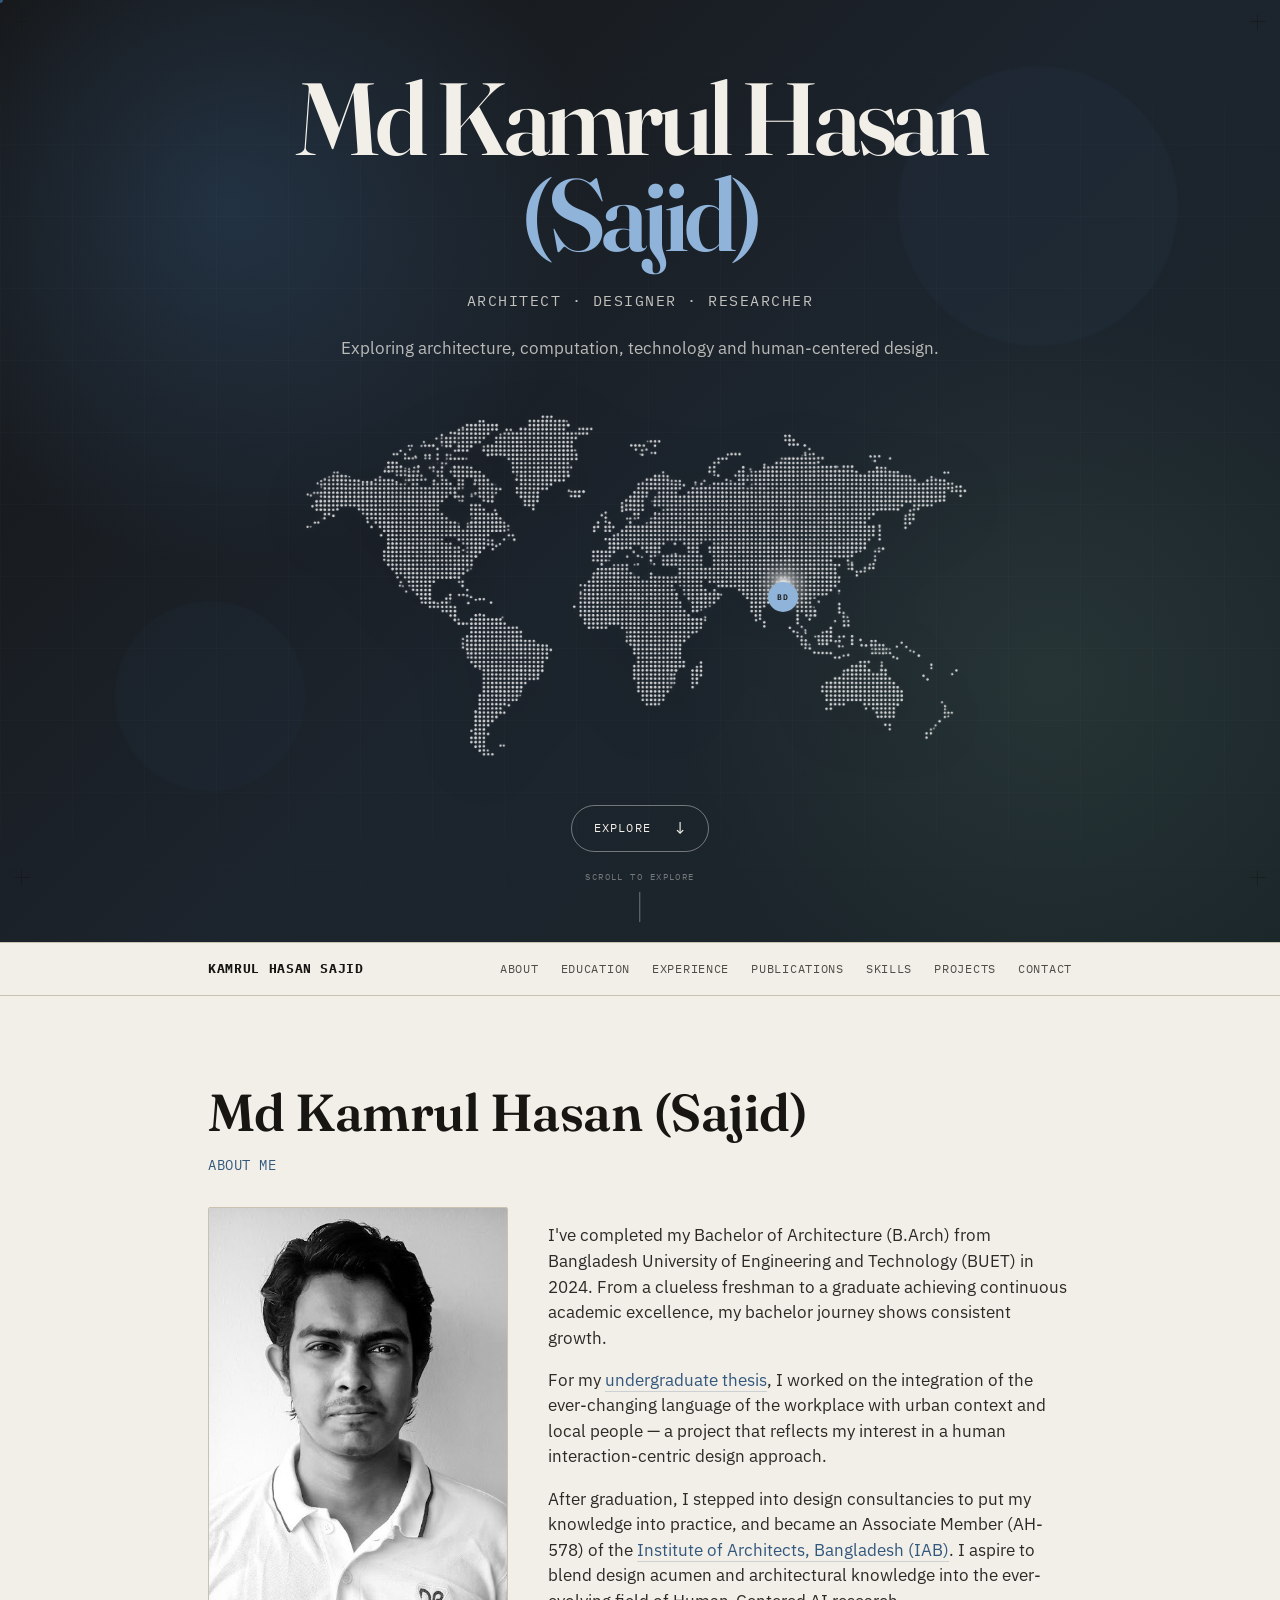
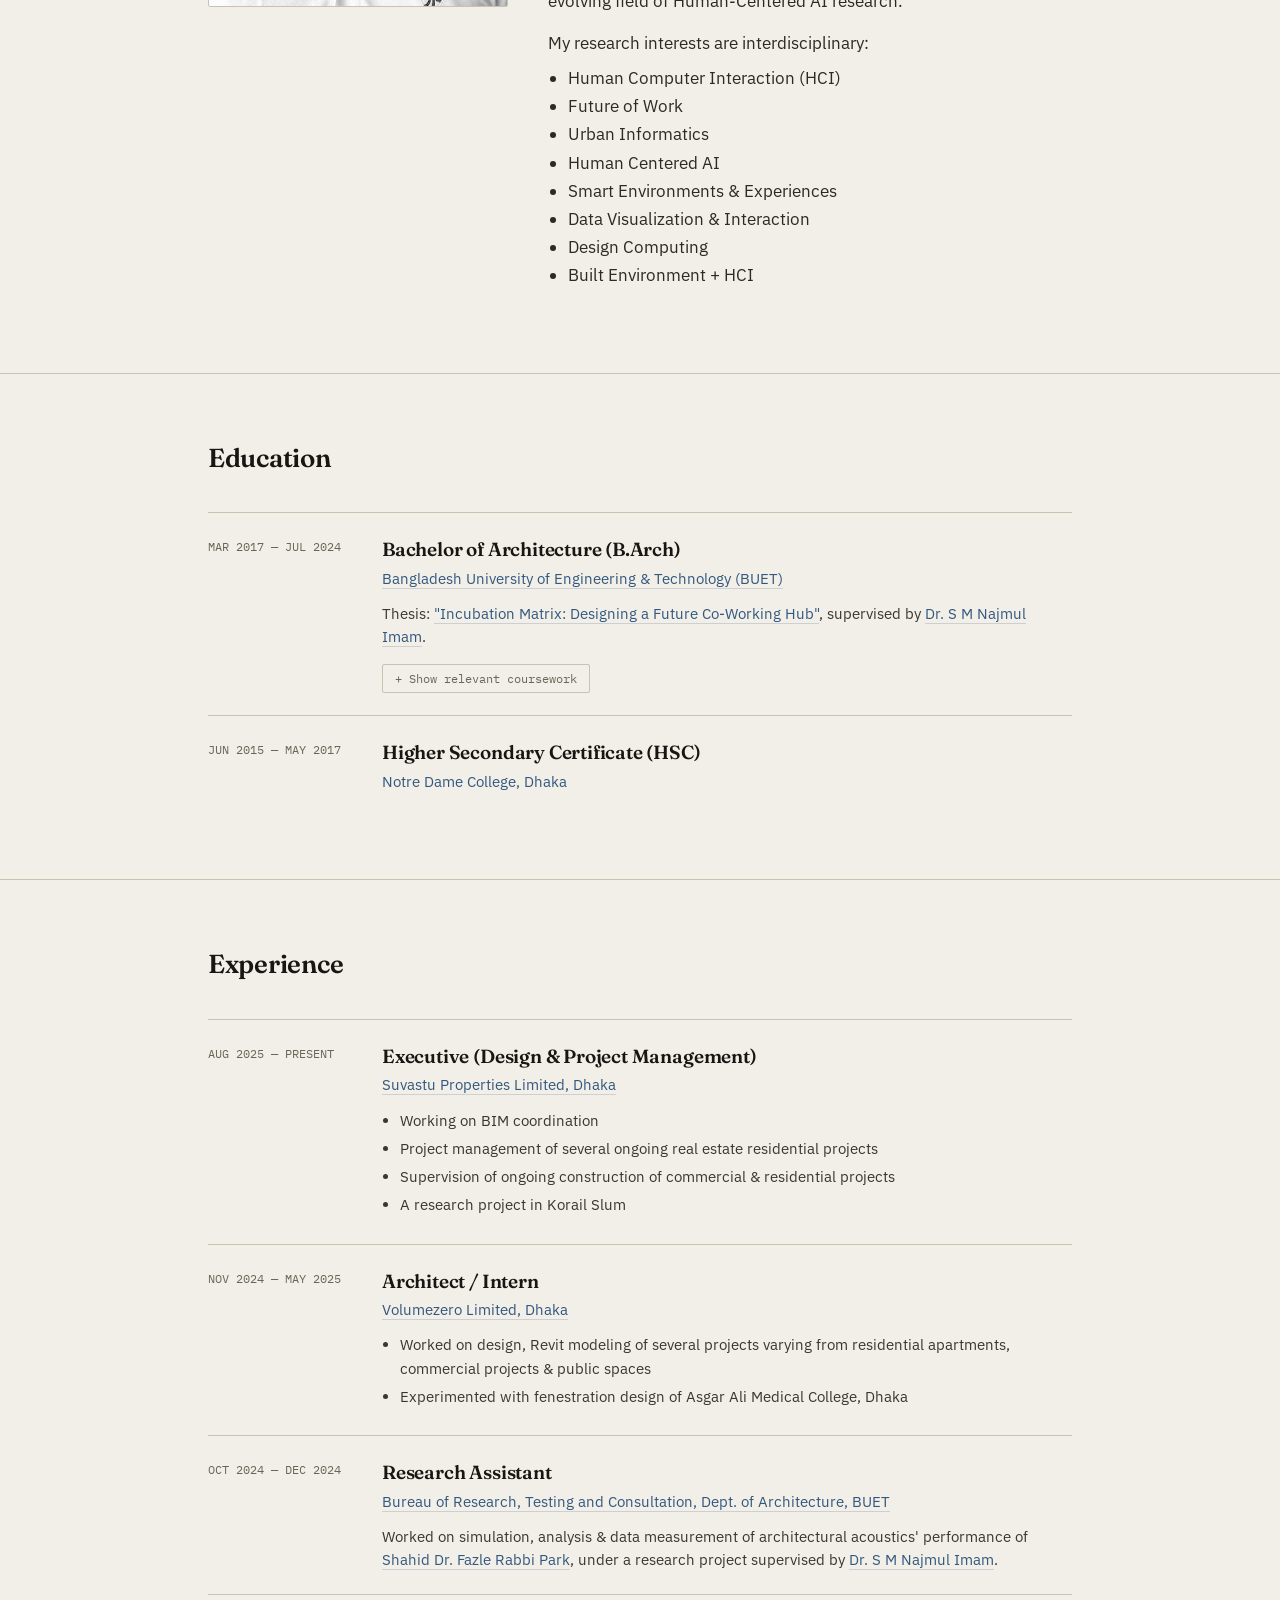
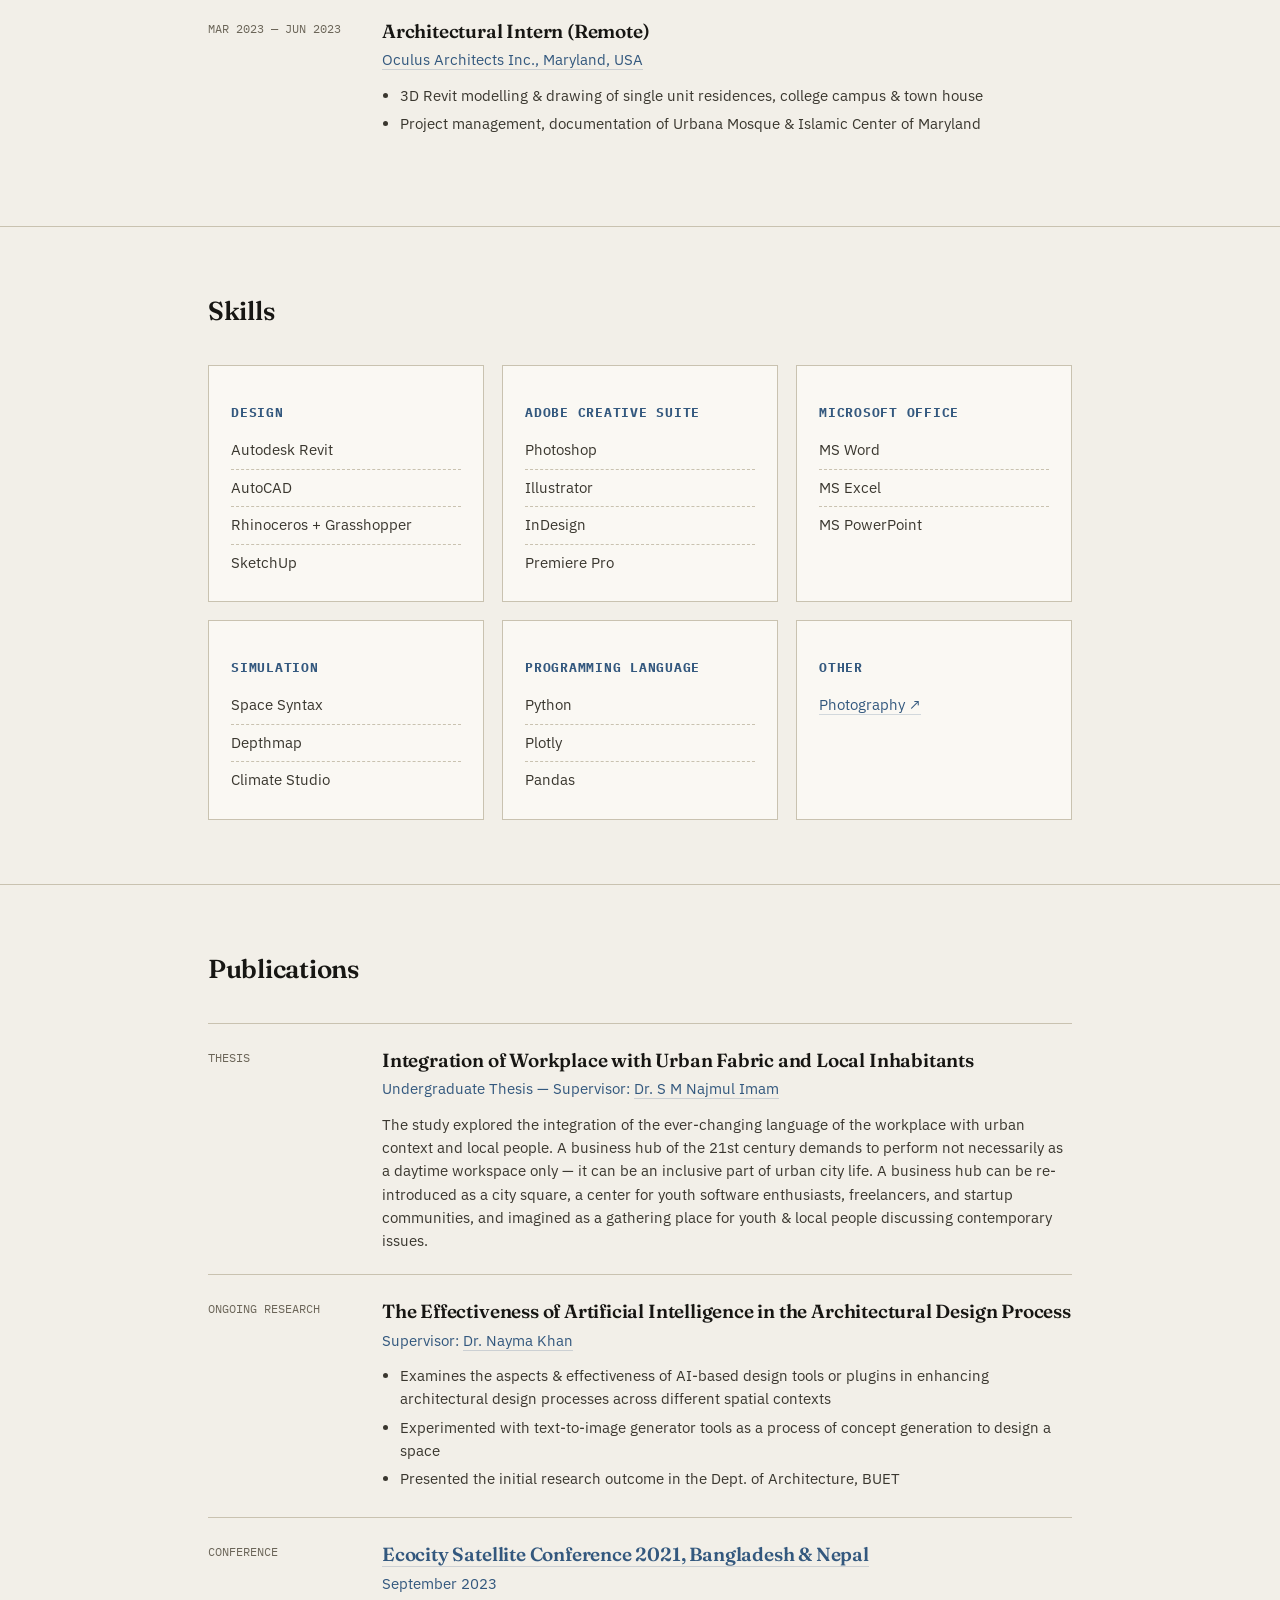
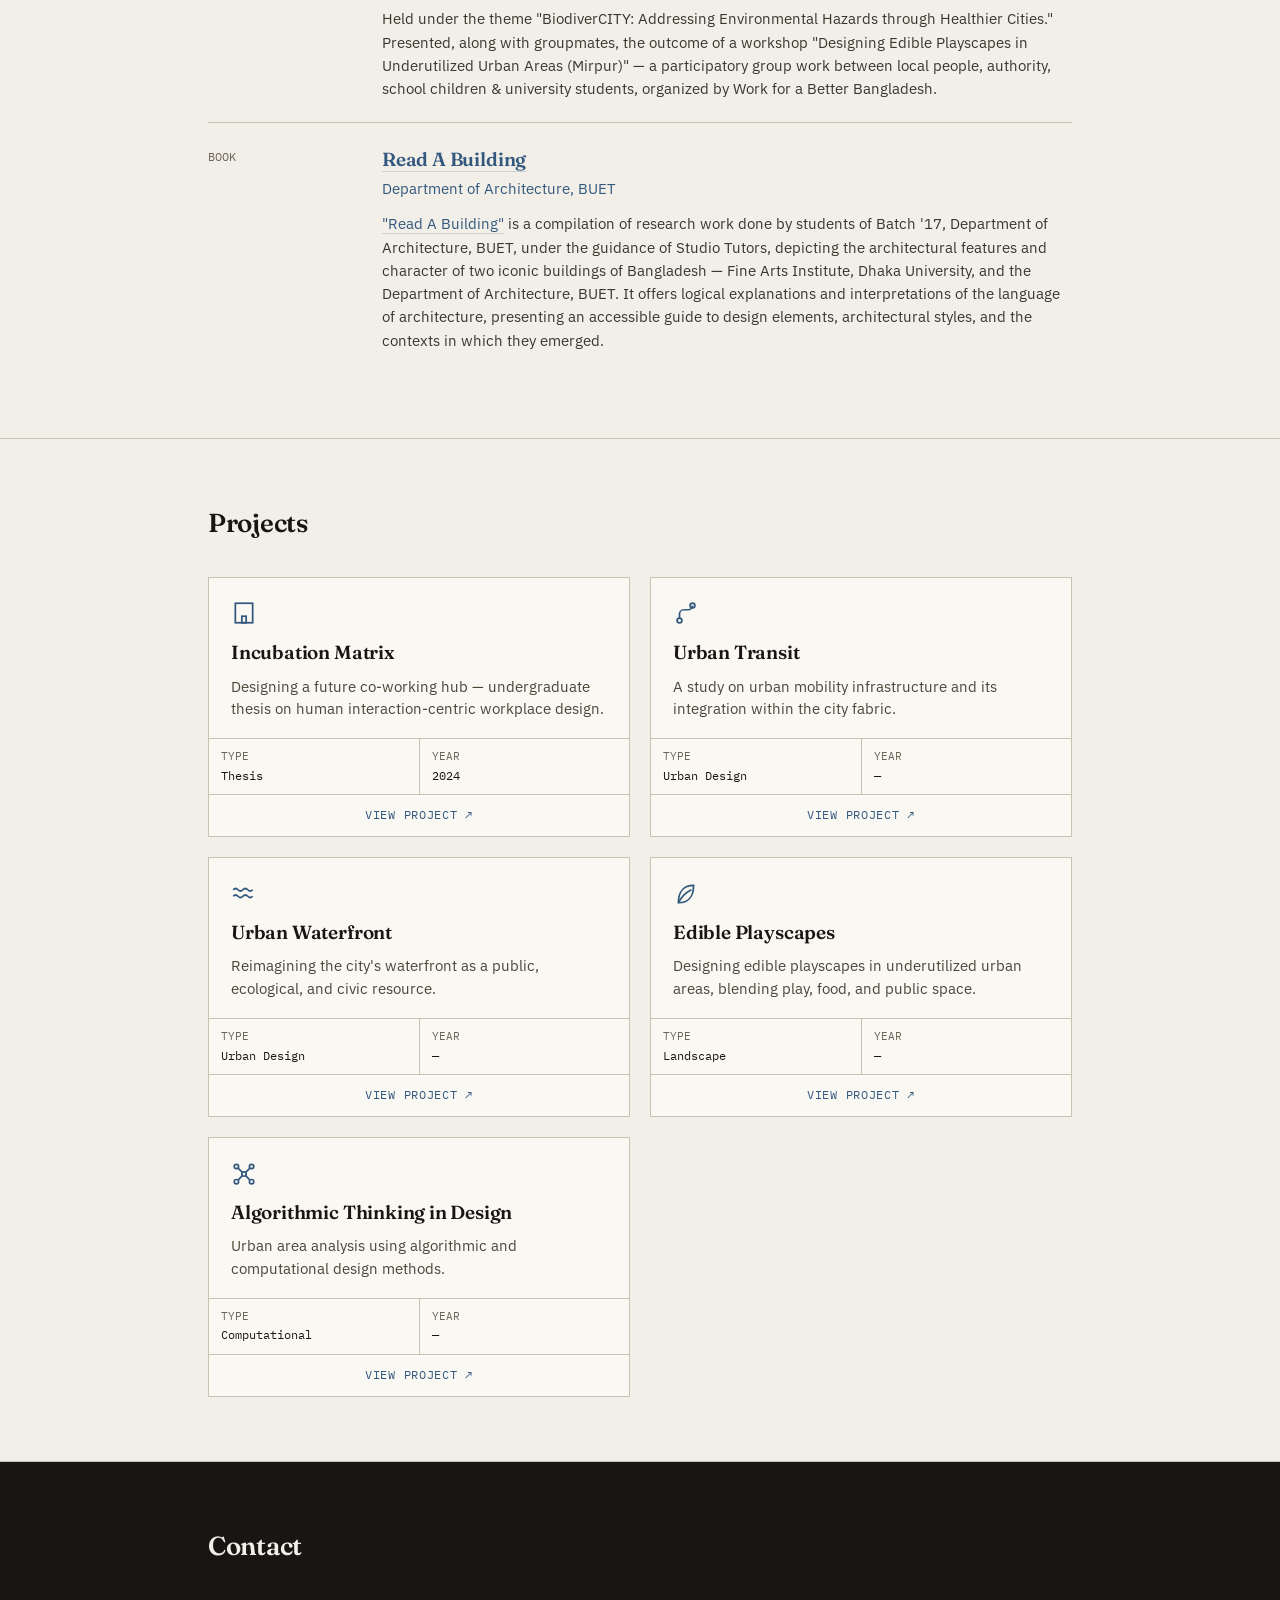
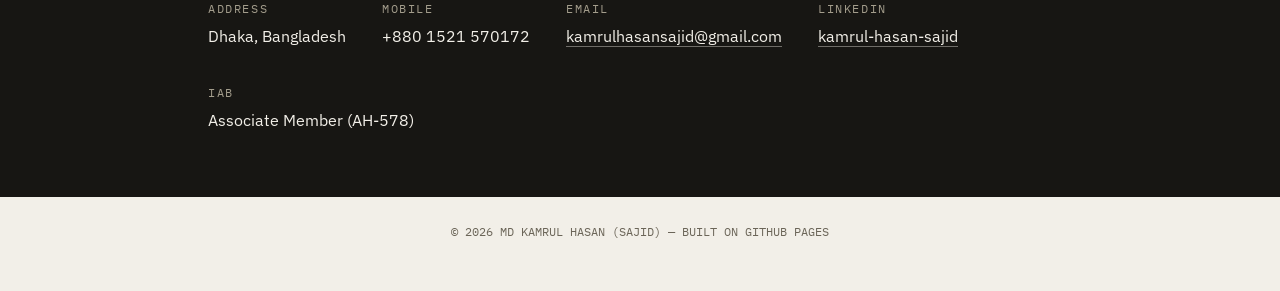
==== index.html @ 6083a973 "Add files via upload" ====
<!DOCTYPE html>
<html lang="en">
<head>
<meta charset="UTF-8">
<meta name="viewport" content="width=device-width, initial-scale=1.0">
<title>Md Kamrul Hasan (Sajid) — Architect</title>
<meta name="description" content="Portfolio of Md Kamrul Hasan (Sajid), Architect — BUET graduate, BIM Coordinator, human-centered design.">
<link rel="preconnect" href="https://fonts.googleapis.com">
<link rel="preconnect" href="https://fonts.gstatic.com" crossorigin>
<link href="https://fonts.googleapis.com/css2?family=Fraunces:opsz,wght@9..144,400;9..144,500;9..144,600;9..144,700&family=IBM+Plex+Sans:wght@400;500;600&family=IBM+Plex+Mono:wght@400;500&display=swap" rel="stylesheet">
<link rel="stylesheet" href="style.css">
</head>
<body>

<div id="cursor-dot"></div>
<div class="crosshair ch-tl"></div>
<div class="crosshair ch-tr"></div>
<div class="crosshair ch-bl"></div>
<div class="crosshair ch-br"></div>


<!-- Animated welcome landing page -->
<section class="welcome-screen" id="welcome" aria-label="Welcome">
  <div class="welcome-grid"></div>
  <div class="welcome-glow welcome-glow-a"></div>
  <div class="welcome-glow welcome-glow-b"></div>

  <div class="welcome-content">
    <h1 class="welcome-name">
      <span>Md Kamrul Hasan</span>
      <span class="welcome-name-accent">(Sajid)</span>
    </h1>

    <p class="welcome-role">ARCHITECT · DESIGNER · RESEARCHER</p>

    <p class="welcome-intro">
      Exploring architecture, computation, technology and human-centered design.
    </p>

    <div class="welcome-map-wrap">
      <img class="welcome-map" src="World Image bd.png" alt="World map showing Bangladesh">
      <span class="welcome-bd-marker" aria-label="Bangladesh">BD</span>
    </div>

    <a class="welcome-enter" href="#about">
      <span>Explore</span>
      <span class="welcome-arrow">↓</span>
    </a>
  </div>

  <div class="welcome-scroll" aria-hidden="true">
    <span>SCROLL TO EXPLORE</span>
    <i></i>
  </div>
</section>

<header>
  <div class="nav-inner">
    <a class="nav-mark" href="#welcome" aria-label="Go to home">KAMRUL HASAN SAJID</a>
    <nav class="nav-links">
      <a href="#about">About</a>
      <a href="#education">Education</a>
      <a href="#experience">Experience</a>
      <a href="#publications">Publications</a>
      <a href="#skills">Skills</a>
      <a href="#projects">Projects</a>
      <a href="#contact">Contact</a>
    </nav>
  </div>
</header>

<section class="hero" id="about">
  <div class="wrap">
    <h1 style="white-space:nowrap;">Md Kamrul Hasan (Sajid)</h1>
    <div class="role">ABOUT ME</div>
    <div class="hero-grid">
      <img class="hero-photo" src="profile.jpg" alt="Md Kamrul Hasan (Sajid)">
      <div>
        <p class="bio">I've completed my Bachelor of Architecture (B.Arch) from Bangladesh University of Engineering and Technology (BUET) in 2024. From a clueless freshman to a graduate achieving continuous academic excellence, my bachelor journey shows consistent growth.</p>
        <p class="bio">For my <a href="project-incubation-matrix.html">undergraduate thesis</a>, I worked on the integration of the ever-changing language of the workplace with urban context and local people — a project that reflects my interest in a human interaction-centric design approach.</p>
        <p class="bio">After graduation, I stepped into design consultancies to put my knowledge into practice, and became an Associate Member (AH-578) of the <a href="https://iab.org.bd/" target="_blank" rel="noopener">Institute of Architects, Bangladesh (IAB)</a>. I aspire to blend design acumen and architectural knowledge into the ever-evolving field of Human-Centered AI research.</p>
        <p class="bio" style="margin-bottom:8px;">My research interests are interdisciplinary:</p>
        <ul style="margin:0 0 14px; padding-left:20px; font-size:16.5px; color:#2c2a26; line-height:1.7;">
          <li>Human Computer Interaction (HCI)</li>
          <li>Future of Work</li>
          <li>Urban Informatics</li>
          <li>Human Centered AI</li>
          <li>Smart Environments &amp; Experiences</li>
          <li>Data Visualization &amp; Interaction</li>
          <li>Design Computing</li>
          <li>Built Environment + HCI</li>
        </ul>

      </div>
    </div>
  </div>
</section>

<section id="education">
  <div class="wrap">
    <div class="sec-head"><h2>Education</h2><span class="sec-rule"></span></div>

    <div class="entry">
      <div class="when">MAR 2017 — JUL 2024</div>
      <div>
        <h3>Bachelor of Architecture (B.Arch)</h3>
        <div class="org"><a href="https://www.buet.ac.bd/web/#/" target="_blank" rel="noopener">Bangladesh University of Engineering &amp; Technology (BUET)</a></div>
        <p style="font-size:15px; color:#3a372f; margin:12px 0 0;">
          Thesis: <a href="project-incubation-matrix.html">"Incubation Matrix: Designing a Future Co-Working Hub"</a>, supervised by <a href="https://arch.buet.ac.bd/faculty/Dr.%20S%20M%20Najmul%20Imam" target="_blank" rel="noopener">Dr. S M Najmul Imam</a>.
        </p>
        <button class="course-toggle" id="courseToggle">+ Show relevant coursework</button>
        <div class="courses" id="courseList">
          <div>ARCH 102 — ARCH 502 · Design Studio I – X</div>
          <div>ARCH 222 · Digital Communication in Architecture</div>
          <div>ARCH 345 · Fundamentals of Urban Design</div>
          <div>ARCH 422 · Environmental Simulation</div>
          <div>ARCH 461 · Survey and Research Methods</div>
          <div>ARCH 492 · Algorithmic Design in Architecture</div>
          <div>ARCH 825 · Introduction to Interactive, Smart and Intelligent Architecture</div>
          <div style="border-bottom:none; padding-top:8px;"><a href="https://arch.buet.ac.bd/undergraduate/barch" target="_blank" rel="noopener">Full B.Arch curriculum →</a></div>
        </div>
      </div>
    </div>

    <div class="entry">
      <div class="when">JUN 2015 — MAY 2017</div>
      <div>
        <h3>Higher Secondary Certificate (HSC)</h3>
        <div class="org">Notre Dame College, Dhaka</div>
      </div>
    </div>
  </div>
</section>

<section id="experience">
  <div class="wrap">
    <div class="sec-head"><h2>Experience</h2><span class="sec-rule"></span></div>

    <div class="entry">
      <div class="when">AUG 2025 — PRESENT</div>
      <div>
        <h3>Executive (Design &amp; Project Management)</h3>
        <div class="org"><a href="https://suvastuproperties.com/" target="_blank" rel="noopener">Suvastu Properties Limited, Dhaka</a></div>
        <ul>
          <li>Working on BIM coordination</li>
          <li>Project management of several ongoing real estate residential projects</li>
          <li>Supervision of ongoing construction of commercial &amp; residential projects</li>
          <li>A research project in Korail Slum</li>
        </ul>
      </div>
    </div>

    <div class="entry">
      <div class="when">NOV 2024 — MAY 2025</div>
      <div>
        <h3>Architect / Intern</h3>
        <div class="org"><a href="https://volumezeroltd.com/" target="_blank" rel="noopener">Volumezero Limited, Dhaka</a></div>
        <ul>
          <li>Worked on design, Revit modeling of several projects varying from residential apartments, commercial projects &amp; public spaces</li>
          <li>Experimented with fenestration design of Asgar Ali Medical College, Dhaka</li>
        </ul>
      </div>
    </div>

    <div class="entry">
      <div class="when">OCT 2024 — DEC 2024</div>
      <div>
        <h3>Research Assistant</h3>
        <div class="org"><a href="https://arch.buet.ac.bd/architectural-practice" target="_blank" rel="noopener">Bureau of Research, Testing and Consultation, Dept. of Architecture, BUET</a></div>
        <p style="font-size:15px; color:#3a372f; margin:12px 0 0;">
          Worked on simulation, analysis &amp; data measurement of architectural acoustics' performance of <a href="https://www.tbsnews.net/features/habitat/shahid-dr-fazle-rabbi-park-ideal-example-urban-community-park-807962" target="_blank" rel="noopener">Shahid Dr. Fazle Rabbi Park</a>, under a research project supervised by <a href="https://scholar.google.com/citations?user=ovraLCwAAAAJ&hl=en" target="_blank" rel="noopener">Dr. S M Najmul Imam</a>.
        </p>
      </div>
    </div>

    <div class="entry">
      <div class="when">MAR 2023 — JUN 2023</div>
      <div>
        <h3>Architectural Intern (Remote)</h3>
        <div class="org"><a href="https://www.oculusarchitects.studio/" target="_blank" rel="noopener">Oculus Architects Inc., Maryland, USA</a></div>
        <ul>
          <li>3D Revit modelling &amp; drawing of single unit residences, college campus &amp; town house</li>
          <li>Project management, documentation of Urbana Mosque &amp; Islamic Center of Maryland</li>
        </ul>
      </div>
    </div>

  </div>
</section>

<section id="skills">
  <div class="wrap">
    <div class="sec-head"><h2>Skills</h2><span class="sec-rule"></span></div>
    <div class="skill-baskets">
      <div class="basket">
        <h4>Design</h4>
        <ul>
          <li>Autodesk Revit</li>
          <li>AutoCAD</li>
          <li>Rhinoceros + Grasshopper</li>
          <li>SketchUp</li>
        </ul>
      </div>
      <div class="basket">
        <h4>Adobe Creative Suite</h4>
        <ul>
          <li>Photoshop</li>
          <li>Illustrator</li>
          <li>InDesign</li>
          <li>Premiere Pro</li>
        </ul>
      </div>
      <div class="basket">
        <h4>Microsoft Office</h4>
        <ul>
          <li>MS Word</li>
          <li>MS Excel</li>
          <li>MS PowerPoint</li>
        </ul>
      </div>
      <div class="basket">
        <h4>Simulation</h4>
        <ul>
          <li>Space Syntax</li>
          <li>Depthmap</li>
          <li>Climate Studio</li>
        </ul>
      </div>
      <div class="basket">
        <h4>Programming Language</h4>
        <ul>
          <li>Python</li>
          <li>Plotly</li>
          <li>Pandas</li>
        </ul>
      </div>
      <div class="basket">
        <h4>Other</h4>
        <ul>
          <li><a href="photography.html">Photography ↗</a></li>
        </ul>
      </div>
    </div>
  </div>
</section>

<section id="publications">
  <div class="wrap">
    <div class="sec-head"><h2>Publications</h2><span class="sec-rule"></span></div>

    <div class="entry">
      <div class="when">THESIS</div>
      <div>
        <h3>Integration of Workplace with Urban Fabric and Local Inhabitants</h3>
        <div class="org">Undergraduate Thesis — Supervisor: <a href="https://arch.buet.ac.bd/faculty/Dr.%20S%20M%20Najmul%20Imam" target="_blank" rel="noopener">Dr. S M Najmul Imam</a></div>
        <p style="font-size:15px; color:#3a372f; margin:12px 0 0;">
          The study explored the integration of the ever-changing language of the workplace with urban context and local people. A business hub of the 21st century demands to perform not necessarily as a daytime workspace only — it can be an inclusive part of urban city life. A business hub can be re-introduced as a city square, a center for youth software enthusiasts, freelancers, and startup communities, and imagined as a gathering place for youth &amp; local people discussing contemporary issues.
        </p>
      </div>
    </div>

    <div class="entry">
      <div class="when">ONGOING RESEARCH</div>
      <div>
        <h3>The Effectiveness of Artificial Intelligence in the Architectural Design Process</h3>
        <div class="org">Supervisor: <a href="https://arch.buet.ac.bd/faculty/Dr.%20Nayma%20Khan" target="_blank" rel="noopener">Dr. Nayma Khan</a></div>
        <ul>
          <li>Examines the aspects &amp; effectiveness of AI-based design tools or plugins in enhancing architectural design processes across different spatial contexts</li>
          <li>Experimented with text-to-image generator tools as a process of concept generation to design a space</li>
          <li>Presented the initial research outcome in the Dept. of Architecture, BUET</li>
        </ul>
      </div>
    </div>

    <div class="entry">
      <div class="when">CONFERENCE</div>
      <div>
        <h3><a href="https://bangladeshpost.net/posts/ecocity-satellite-conference-begins-tomorrow-69582" target="_blank" rel="noopener">Ecocity Satellite Conference 2021, Bangladesh &amp; Nepal</a></h3>
        <div class="org">September 2023</div>
        <p style="font-size:15px; color:#3a372f; margin:12px 0 0;">
          Held under the theme "BiodiverCITY: Addressing Environmental Hazards through Healthier Cities." Presented, along with groupmates, the outcome of a workshop "Designing Edible Playscapes in Underutilized Urban Areas (Mirpur)" — a participatory group work between local people, authority, school children &amp; university students, organized by Work for a Better Bangladesh.
        </p>
      </div>
    </div>

    <div class="entry">
      <div class="when">BOOK</div>
      <div>
        <h3><a href="https://www.facebook.com/archnewsbuet/posts/we-are-pleased-to-share-the-news-of-a-recent-publication-from-department-of-arch/947282059914962/" target="_blank" rel="noopener">Read A Building</a></h3>
        <div class="org">Department of Architecture, BUET</div>
        <p style="font-size:15px; color:#3a372f; margin:12px 0 0;">
          <a href="https://opac.northsouth.edu/cgi-bin/koha/opac-detail.pl?biblionumber=30333" target="_blank" rel="noopener">"Read A Building"</a> is a compilation of research work done by students of Batch '17, Department of Architecture, BUET, under the guidance of Studio Tutors, depicting the architectural features and character of two iconic buildings of Bangladesh — Fine Arts Institute, Dhaka University, and the Department of Architecture, BUET. It offers logical explanations and interpretations of the language of architecture, presenting an accessible guide to design elements, architectural styles, and the contexts in which they emerged.
        </p>
      </div>
    </div>
  </div>
</section>

<section id="projects">
  <div class="wrap">
    <div class="sec-head"><h2>Projects</h2><span class="sec-rule"></span></div>

    <div class="projects">

      <div class="sheet">
        <a href="project-incubation-matrix.html" style="border-bottom:none; color:inherit;">
        <div class="sheet-body">
          <div class="sheet-icon"><svg viewBox="0 0 24 24"><rect x="4" y="3" width="16" height="18"/><line x1="8" y1="7" x2="8" y2="7.01"/><line x1="12" y1="7" x2="12" y2="7.01"/><line x1="16" y1="7" x2="16" y2="7.01"/><line x1="8" y1="11" x2="8" y2="11.01"/><line x1="12" y1="11" x2="12" y2="11.01"/><line x1="16" y1="11" x2="16" y2="11.01"/><line x1="8" y1="15" x2="8" y2="15.01"/><line x1="12" y1="15" x2="12" y2="15.01"/><rect x="10" y="15" width="4" height="6"/></svg></div>
          <h3>Incubation Matrix</h3>
          <p>Designing a future co-working hub — undergraduate thesis on human interaction-centric workplace design.</p>
        </div>
        <div class="titleblock">
          <div>TYPE<span>Thesis</span></div>
          <div>YEAR<span>2024</span></div>
        </div>
        </a>
        <a class="view" href="project-incubation-matrix.html">View Project ↗</a>
      </div>

      <div class="sheet">
        <a href="project-urban-transit.html" style="border-bottom:none; color:inherit;">
        <div class="sheet-body">
          <div class="sheet-icon"><svg viewBox="0 0 24 24"><circle cx="6" cy="19" r="2.2"/><circle cx="18" cy="5" r="2.2"/><path d="M6 16.8 V13 a4 4 0 0 1 4 -4 h4 a4 4 0 0 0 4 -4 V5"/></svg></div>
          <h3>Urban Transit</h3>
          <p>A study on urban mobility infrastructure and its integration within the city fabric.</p>
        </div>
        <div class="titleblock">
          <div>TYPE<span>Urban Design</span></div>
          <div>YEAR<span>—</span></div>
        </div>
        </a>
        <a class="view" href="project-urban-transit.html">View Project ↗</a>
      </div>

      <div class="sheet">
        <a href="project-urban-waterfront.html" style="border-bottom:none; color:inherit;">
        <div class="sheet-body">
          <div class="sheet-icon"><svg viewBox="0 0 24 24"><path d="M2 9c1.5-1.5 3-1.5 4.5 0s3 1.5 4.5 0 3-1.5 4.5 0 3 1.5 4.5 0"/><path d="M2 15c1.5-1.5 3-1.5 4.5 0s3 1.5 4.5 0 3-1.5 4.5 0 3 1.5 4.5 0"/></svg></div>
          <h3>Urban Waterfront</h3>
          <p>Reimagining the city's waterfront as a public, ecological, and civic resource.</p>
        </div>
        <div class="titleblock">
          <div>TYPE<span>Urban Design</span></div>
          <div>YEAR<span>—</span></div>
        </div>
        </a>
        <a class="view" href="project-urban-waterfront.html">View Project ↗</a>
      </div>

      <div class="sheet">
        <a href="project-edible-playscapes.html" style="border-bottom:none; color:inherit;">
        <div class="sheet-body">
          <div class="sheet-icon"><svg viewBox="0 0 24 24"><path d="M5 21c0-9 4-16 14-16 0 10-5 16-14 16Z"/><path d="M5 21c3-6 6-9 12-12"/></svg></div>
          <h3>Edible Playscapes</h3>
          <p>Designing edible playscapes in underutilized urban areas, blending play, food, and public space.</p>
        </div>
        <div class="titleblock">
          <div>TYPE<span>Landscape</span></div>
          <div>YEAR<span>—</span></div>
        </div>
        </a>
        <a class="view" href="project-edible-playscapes.html">View Project ↗</a>
      </div>

      <div class="sheet">
        <a href="project-algorithmic-thinking.html" style="border-bottom:none; color:inherit;">
        <div class="sheet-body">
          <div class="sheet-icon"><svg viewBox="0 0 24 24"><circle cx="5" cy="6" r="2"/><circle cx="19" cy="6" r="2"/><circle cx="12" cy="13" r="2"/><circle cx="5" cy="20" r="2"/><circle cx="19" cy="20" r="2"/><line x1="6.5" y1="7.5" x2="10.5" y2="11.5"/><line x1="17.5" y1="7.5" x2="13.5" y2="11.5"/><line x1="10.5" y1="14.5" x2="6.5" y2="18.5"/><line x1="13.5" y1="14.5" x2="17.5" y2="18.5"/></svg></div>
          <h3>Algorithmic Thinking in Design</h3>
          <p>Urban area analysis using algorithmic and computational design methods.</p>
        </div>
        <div class="titleblock">
          <div>TYPE<span>Computational</span></div>
          <div>YEAR<span>—</span></div>
        </div>
        </a>
        <a class="view" href="project-algorithmic-thinking.html">View Project ↗</a>
      </div>

    </div>
  </div>
</section>

<section id="contact">
  <div class="wrap">
    <div class="sec-head"><h2>Contact</h2><span class="sec-rule"></span></div>
    <div class="contact-grid">
      <div class="contact-item">
        <div class="label">Address</div>
        <div class="val">Dhaka, Bangladesh</div>
      </div>
      <div class="contact-item">
        <div class="label">Mobile</div>
        <div class="val">+880 1521 570172</div>
      </div>
      <div class="contact-item">
        <div class="label">Email</div>
        <div class="val"><a href="mailto:kamrulhasansajid@gmail.com">kamrulhasansajid@gmail.com</a></div>
      </div>
      <div class="contact-item">
        <div class="label">LinkedIn</div>
        <div class="val"><a href="https://www.linkedin.com/in/kamrul-hasan-sajid" target="_blank" rel="noopener">kamrul-hasan-sajid</a></div>
      </div>
      <div class="contact-item">
        <div class="label">IAB</div>
        <div class="val">Associate Member (AH-578)</div>
      </div>

    </div>
  </div>
</section>

<footer>© 2026 MD KAMRUL HASAN (SAJID) — BUILT ON GITHUB PAGES</footer>

<script src="script.js"></script>
</body>
</html>
---- style.css ----
:root{
    --ink:#171613;
    --paper:#f2efe8;
    --paper-dim:#e7e2d6;
    --line:#c9c2b0;
    --blue:#33587e;
    --blue-dim:#33587e33;
    --sage:#5c7a68;
    --muted:#6b6558;
    --radius:2px;
  }
  *{box-sizing:border-box;}
  html{scroll-behavior:smooth;}
  body{
    margin:0;
    background:var(--paper);
    color:var(--ink);
    font-family:'IBM Plex Sans', sans-serif;
    font-size:16px;
    line-height:1.55;
    -webkit-font-smoothing:antialiased;
  }
  ::selection{background:var(--blue); color:var(--paper);}

  /* moving blue cursor dot, trails the mouse */
  #cursor-dot{
    position:fixed; top:0; left:0; width:6px; height:6px;
    border-radius:50%; background:var(--blue); pointer-events:none;
    z-index:999; transform:translate(-50%,-50%);
    transition:transform .08s ease-out, width .15s ease, height .15s ease, background .15s ease;
  }
  #cursor-dot.grow{width:16px; height:16px; background:rgba(51,88,126,0.35);}
  @media (max-width:900px), (hover:none){ #cursor-dot{display:none;} }

  a{color:var(--blue); text-decoration:none; border-bottom:1px solid var(--blue-dim);}
  a:hover{border-bottom-color:var(--blue);}

  .wrap{max-width:920px; margin:0 auto; padding:0 28px;}

  h1,h2,h3{font-family:'Fraunces', serif; font-weight:600; margin:0; letter-spacing:-0.01em;}

  .label{
    font-family:'IBM Plex Mono', monospace;
    font-size:11.5px;
    letter-spacing:0.14em;
    text-transform:uppercase;
    color:var(--muted);
  }

  /* register / crosshair marks — corner ticks referencing drafting sheets */
  .crosshair{position:fixed; width:16px; height:16px; z-index:50; pointer-events:none; opacity:.55;}
  .crosshair::before,.crosshair::after{content:"";position:absolute; background:var(--ink);}
  .crosshair::before{width:16px; height:1px; top:7px; left:0;}
  .crosshair::after{width:1px; height:16px; left:7px; top:0;}
  .ch-tl{top:14px; left:14px;} .ch-tr{top:14px; right:14px;} .ch-bl{bottom:14px; left:14px;} .ch-br{bottom:14px; right:14px;}
  @media (max-width:640px){ .crosshair{display:none;} }

  /* ---- Header / nav ---- */
  header{
    position:sticky; top:0; z-index:40;
    background:rgba(242,239,232,0.9);
    backdrop-filter:blur(6px);
    border-bottom:1px solid var(--line);
  }
  .nav-inner{
    max-width:920px; margin:0 auto; padding:16px 28px;
    display:flex; justify-content:space-between; align-items:center;
  }
  .nav-mark{font-family:'IBM Plex Mono', monospace; font-size:13px; font-weight:700; letter-spacing:.05em; color:var(--ink); border-bottom:none; cursor:pointer;}
  .nav-links{display:flex; gap:22px; font-family:'IBM Plex Mono', monospace; font-size:12px; letter-spacing:.06em; text-transform:uppercase;}
  .nav-links a{border-bottom:none; color:var(--ink); opacity:.75;}
  .nav-links a:hover{opacity:1; color:var(--blue);}
  .nav-links a.active{opacity:1; color:var(--blue);}
  @media (max-width:640px){ .nav-links{gap:14px; font-size:10.5px;} }

  /* ---- Hero ---- */
  .hero{padding:88px 0 70px; border-bottom:1px solid var(--line); position:relative;}
  .sheet-tag{
    font-family:'IBM Plex Mono', monospace; font-size:12px; color:var(--muted);
    display:flex; align-items:center; gap:8px; margin-bottom:22px;
  }
  .dot{width:7px; height:7px; border-radius:50%; background:var(--blue); position:relative; flex-shrink:0;}
  .dot::after{
    content:""; position:absolute; inset:0; border-radius:50%; background:var(--blue);
    animation:pulse 1.8s infinite;
  }
  @keyframes pulse{
    0%{box-shadow:0 0 0 0 rgba(51,88,126,.55);}
    70%{box-shadow:0 0 0 9px rgba(51,88,126,0);}
    100%{box-shadow:0 0 0 0 rgba(51,88,126,0);}
  }
  .hero h1{font-size:clamp(28px,4.6vw,52px); line-height:1.1; white-space:nowrap;}
  @media (max-width:520px){ .hero h1{white-space:normal;} }
  .hero .role{
    font-family:'IBM Plex Mono', monospace; font-size:14px; color:var(--blue);
    margin-top:14px; letter-spacing:.04em;
  }
  .hero-grid{display:grid; grid-template-columns:300px 1fr; gap:40px; margin-top:30px; align-items:start;}
  @media (max-width:700px){ .hero-grid{grid-template-columns:1fr;} }
  .hero-photo{
    width:100%; aspect-ratio:3/4; object-fit:cover;
    border:1px solid var(--line); background:var(--paper-dim);
    border-radius:var(--radius);
  }
  .hero p.bio{max-width:640px; font-size:16.5px; color:#2c2a26;}
  .hero p.bio + p.bio{margin-top:14px;}

  /* ---- Section shell ---- */
  section{padding:64px 0; border-bottom:1px solid var(--line);}
  .sec-head{display:flex; align-items:baseline; gap:14px; margin-bottom:34px;}
  .sec-num{font-family:'IBM Plex Mono', monospace; font-size:12px; color:var(--muted);}
  .sec-head h2{font-size:26px;}
  .sec-rule{display:none;}

  /* ---- Experience ---- */
  .entry{display:grid; grid-template-columns:150px 1fr; gap:24px; padding:22px 0; border-top:1px solid var(--line);}
  .entry:first-of-type{border-top:none;}
  .entry .when{font-family:'IBM Plex Mono', monospace; font-size:12px; color:var(--muted); padding-top:3px;}
  .entry h3{font-size:19px;}
  .entry .org{font-size:14.5px; color:var(--blue); margin-top:3px;}
  .entry ul{margin:12px 0 0; padding-left:18px; font-size:15px; color:#3a372f;}
  .entry li{margin-bottom:5px;}
  @media (max-width:640px){ .entry{grid-template-columns:1fr; gap:6px;} }

  /* coursework chips */
  .course-toggle{
    margin-top:16px; font-family:'IBM Plex Mono', monospace; font-size:12px;
    background:none; border:1px solid var(--line); color:var(--muted);
    padding:6px 12px; border-radius:var(--radius); cursor:pointer;
  }
  .course-toggle:hover{border-color:var(--blue); color:var(--blue);}
  .courses{display:none; margin-top:14px; font-size:13.5px; color:#4a4638; line-height:1.9;}
  .courses.open{display:block;}
  .courses div{border-bottom:1px dashed var(--line); padding:4px 0;}

  /* ---- Skills ---- */
  .skill-baskets{display:grid; grid-template-columns:1fr 1fr 1fr; gap:18px;}
  @media (max-width:760px){ .skill-baskets{grid-template-columns:1fr 1fr;} }
  @media (max-width:480px){ .skill-baskets{grid-template-columns:1fr;} }
  .basket{
    border:1px solid var(--line); background:#faf8f3; padding:20px 22px;
  }
  .basket h4{
    font-family:'IBM Plex Mono', monospace; font-size:12.5px; letter-spacing:.06em;
    text-transform:uppercase; color:var(--blue); margin-bottom:10px;
  }
  .basket ul{margin:0; padding:0; list-style:none;}
  .basket li{
    font-size:14.5px; color:#3a372f; padding:7px 0; border-top:1px dashed var(--line);
  }
  .basket li:first-child{border-top:none;}

  /* ---- Projects — title block cards ---- */
  .projects{display:grid; grid-template-columns:1fr 1fr; gap:20px;}
  @media (max-width:700px){ .projects{grid-template-columns:1fr;} }
  .sheet{
    border:1px solid var(--line); background:#faf8f3;
    display:flex; flex-direction:column;
    transition:border-color .15s ease, transform .15s ease;
  }
  .sheet:hover{border-color:var(--blue); transform:translateY(-2px);}
  .sheet-body{padding:22px 22px 18px;}
  .sheet-body h3{font-size:19px; margin-bottom:8px;}
  .sheet-body p{font-size:14.5px; color:#4a4638; margin:0;}
  .titleblock{
    border-top:1px solid var(--line);
    display:grid; grid-template-columns:1fr 1fr;
    font-family:'IBM Plex Mono', monospace; font-size:10.5px; color:var(--muted);
  }
  .titleblock div{padding:9px 12px; border-left:1px solid var(--line);}
  .titleblock div:first-child{border-left:none;}
  .titleblock span{display:block; color:var(--ink); font-size:12px; margin-top:2px;}
  .sheet a.view{
    display:block; text-align:center; padding:11px; font-family:'IBM Plex Mono', monospace;
    font-size:12px; letter-spacing:.06em; text-transform:uppercase; color:var(--blue);
    border-top:1px solid var(--line); border-bottom:none;
  }
  .sheet a.view:hover{background:var(--paper-dim);}

  /* ---- Contact ---- */
  #contact{border-bottom:none; background:var(--ink); color:var(--paper);}
  #contact .wrap{max-width:920px;}
  #contact h2{color:var(--paper);}
  #contact .sec-rule{background:#3a372f;}
  #contact .contact-item .label{color:#a39d8c;}
  #contact .contact-item .val{color:var(--paper);}
  #contact .contact-item .val a{color:var(--paper); border-bottom:1px solid rgba(242,239,232,0.4);}
  .contact-grid{display:flex; flex-wrap:wrap; gap:36px;}
  .contact-item .label{margin-bottom:6px;}
  .contact-item div.val{font-size:16px;}
  footer{
    padding:26px 0 50px; font-family:'IBM Plex Mono', monospace; font-size:11.5px;
    color:var(--muted); text-align:center;
  }

  /* ---- Simple page header for inner pages ---- */
  .page-hero{padding:64px 0 40px; border-bottom:1px solid var(--line);}
  .page-hero .sec-num{display:block; margin-bottom:10px;}
  .page-hero h1{font-size:clamp(30px,4.5vw,44px); line-height:1.1;}
  .page-hero p{max-width:600px; margin-top:14px; font-size:15.5px; color:var(--muted);}

  /* ---- Detail pages (projects, photography) ---- */
  .back-link{display:inline-flex; align-items:center; gap:6px; font-family:'IBM Plex Mono', monospace; font-size:12.5px; color:var(--muted); margin-bottom:18px;}
  .back-link:hover{color:var(--blue);}
  .detail-hero{padding:60px 0 40px; border-bottom:1px solid var(--line);}
  .detail-hero h1{font-size:clamp(30px,4.5vw,46px); line-height:1.08;}
  .detail-hero .tags{margin-top:16px; display:flex; gap:10px; flex-wrap:wrap;}
  .detail-hero .tags span{font-family:'IBM Plex Mono', monospace; font-size:11.5px; text-transform:uppercase; letter-spacing:.06em; border:1px solid var(--line); padding:5px 11px; color:var(--muted);}
  .detail-hero p.lead{max-width:680px; margin-top:20px; font-size:16.5px; color:#2c2a26;}
  .ext-link{margin-top:22px; display:inline-block; font-family:'IBM Plex Mono', monospace; font-size:12.5px; text-transform:uppercase; letter-spacing:.06em;}

  .gallery{display:grid; grid-template-columns:1fr 1fr; gap:16px;}
  @media (max-width:640px){ .gallery{grid-template-columns:1fr;} }
  .gallery figure{margin:0; border:1px solid var(--line); background:var(--paper-dim);}
  .gallery img{width:100%; display:block; aspect-ratio:4/3; object-fit:cover;}
  .gallery figcaption{font-family:'IBM Plex Mono', monospace; font-size:11.5px; color:var(--muted); padding:8px 10px; border-top:1px solid var(--line);}
  .placeholder-note{font-family:'IBM Plex Mono', monospace; font-size:12.5px; color:var(--muted); border:1px dashed var(--line); padding:16px; margin-bottom:24px;}

  /* ---- Contact band ---- */
  .contact-band{background:var(--ink); color:var(--paper);}
  .contact-band .sec-num,
  .contact-band .sec-rule{background:transparent; border-color:#3a382f;}
  .contact-band .sec-rule{background:#3a382f;}
  .contact-band h2{color:var(--paper);}
  .contact-band .label{color:#a39d8c;}
  .contact-band .val{color:var(--paper);}
  .contact-band .val a{color:#8fb3d9; border-bottom-color:rgba(143,179,217,.35);}
  .wrap-narrow{max-width:680px;}

  /* ---- Project card icon ---- */
  .sheet-icon{width:26px; height:26px; margin-bottom:12px; color:var(--blue);}
  .sheet-icon svg{width:100%; height:100%; stroke:currentColor; fill:none; stroke-width:1.6;}



/* =========================================================
   WELCOME / LANDING SCREEN
   ========================================================= */
.welcome-screen{
  min-height:100svh;
  position:relative;
  overflow:hidden;
  display:flex;
  align-items:center;
  justify-content:center;
  text-align:center;
  background:var(--ink);
  color:var(--paper);
  isolation:isolate;
  padding:70px 28px 90px;
}

.welcome-screen::before{
  content:"";
  position:absolute;
  inset:0;
  z-index:-3;
  background:
    radial-gradient(circle at 18% 22%, rgba(51,88,126,.38), transparent 28%),
    radial-gradient(circle at 82% 72%, rgba(92,122,104,.18), transparent 30%),
    linear-gradient(135deg, #151515 0%, #1c242d 52%, #1a2629 100%);
  animation:welcome-breathe 10s ease-in-out infinite alternate;
}

.welcome-grid{
  position:absolute;
  inset:0;
  z-index:-2;
  opacity:.13;
  background-image:
    linear-gradient(rgba(242,239,232,.13) 1px, transparent 1px),
    linear-gradient(90deg, rgba(242,239,232,.13) 1px, transparent 1px);
  background-size:72px 72px;
  mask-image:linear-gradient(to bottom, transparent, black 20%, black 80%, transparent);
  animation:welcome-grid-drift 20s linear infinite;
}

.welcome-glow{
  position:absolute;
  border-radius:50%;
  pointer-events:none;
  filter:blur(1px);
  opacity:.42;
  z-index:-1;
}
.welcome-glow-a{width:280px;height:280px;background:rgba(51,88,126,.22);top:7%;right:8%;animation:welcome-float 9s ease-in-out infinite;}
.welcome-glow-b{width:190px;height:190px;background:rgba(51,88,126,.16);bottom:16%;left:9%;animation:welcome-float 11s ease-in-out infinite reverse;}

.welcome-content{
  width:min(980px, 100%);
  margin:0 auto;
  display:flex;
  flex-direction:column;
  align-items:center;
  position:relative;
  animation:welcome-content-in 1.05s cubic-bezier(.2,.75,.2,1) both;
}

.welcome-name{
  margin:0;
  font-family:'Fraunces', serif;
  font-weight:600;
  font-size:clamp(48px, 8vw, 104px);
  line-height:.94;
  letter-spacing:-.045em;
}
.welcome-name span{display:block;animation:welcome-line-in 1s cubic-bezier(.2,.75,.2,1) both;}
.welcome-name .welcome-name-accent{color:#8fb3d9;animation-delay:.12s;}

.welcome-role{
  margin:26px 0 0;
  font-family:'IBM Plex Mono', monospace;
  font-size:clamp(12px, 1.5vw, 15px);
  letter-spacing:.1em;
  color:rgba(242,239,232,.78);
  animation:welcome-item-in .8s .28s both;
}

.welcome-intro{
  max-width:none;
  margin:22px auto 0;
  font-size:clamp(16px, 1.35vw, 20px);
  line-height:1.6;
  white-space:nowrap;
  text-align:center;
  color:rgba(242,239,232,.74);
  animation:welcome-item-in .8s .42s both;
}

.welcome-map-wrap{
  width:min(700px, 78vw);
  margin:28px auto 0;
  position:relative;
  animation:welcome-map-in 1s .55s cubic-bezier(.2,.75,.2,1) both;
}

.welcome-map{
  width:100%;
  height:auto;
  display:block;
  opacity:.88;
  mix-blend-mode:screen;
  filter:drop-shadow(0 12px 28px rgba(0,0,0,.28));
}

.welcome-bd-marker{
  position:absolute;
  left:70.4%;
  top:52.8%;
  transform:translate(-50%,-50%);
  width:30px;
  height:30px;
  display:grid;
  place-items:center;
  border-radius:50%;
  background:#8fb3d9;
  color:#171613;
  font-family:'IBM Plex Mono', monospace;
  font-size:8px;
  font-weight:600;
  letter-spacing:.04em;
  box-shadow:0 0 0 0 rgba(143,179,217,.65);
  animation:welcome-pulse 2s infinite;
}

.welcome-enter{
  margin-top:22px;
  display:inline-flex;
  align-items:center;
  gap:24px;
  padding:13px 22px;
  color:var(--paper);
  border:1px solid rgba(242,239,232,.42);
  border-radius:999px;
  font-family:'IBM Plex Mono', monospace;
  font-size:12px;
  letter-spacing:.1em;
  text-transform:uppercase;
  text-decoration:none;
  transition:background .25s ease,border-color .25s ease,transform .25s ease,gap .25s ease;
  animation:welcome-item-in .8s .75s both;
}
.welcome-enter:hover{color:var(--paper);border-color:rgba(242,239,232,.9);background:rgba(242,239,232,.09);transform:translateY(-2px);gap:32px;}
.welcome-arrow{font-size:17px;line-height:1;transition:transform .25s ease;}
.welcome-enter:hover .welcome-arrow{transform:translateY(3px);}

.welcome-scroll{
  position:absolute;
  left:50%;
  bottom:20px;
  transform:translateX(-50%);
  display:flex;
  flex-direction:column;
  align-items:center;
  gap:8px;
  font-family:'IBM Plex Mono', monospace;
  font-size:9px;
  letter-spacing:.16em;
  color:rgba(242,239,232,.42);
}
.welcome-scroll i{width:1px;height:30px;background:rgba(242,239,232,.4);position:relative;overflow:hidden;}
.welcome-scroll i::after{content:"";position:absolute;top:-100%;left:0;width:1px;height:100%;background:var(--paper);animation:welcome-scroll-line 1.8s ease-in-out infinite;}

@keyframes welcome-breathe{from{transform:scale(1)}to{transform:scale(1.06) translate3d(1%,-1%,0)}}
@keyframes welcome-grid-drift{from{background-position:0 0,0 0}to{background-position:72px 72px,72px 72px}}
@keyframes welcome-float{0%,100%{transform:translateY(0)}50%{transform:translateY(18px)}}
@keyframes welcome-content-in{from{opacity:0;transform:translateY(22px)}to{opacity:1;transform:translateY(0)}}
@keyframes welcome-line-in{from{opacity:0;transform:translateY(28px)}to{opacity:1;transform:translateY(0)}}
@keyframes welcome-item-in{from{opacity:0;transform:translateY(12px)}to{opacity:1;transform:translateY(0)}}
@keyframes welcome-map-in{from{opacity:0;transform:translateY(18px) scale(.98)}to{opacity:1;transform:translateY(0) scale(1)}}
@keyframes welcome-pulse{0%{box-shadow:0 0 0 0 rgba(143,179,217,.6)}70%{box-shadow:0 0 0 12px rgba(143,179,217,0)}100%{box-shadow:0 0 0 0 rgba(143,179,217,0)}}
@keyframes welcome-scroll-line{0%{top:-100%}45%,55%{top:0}100%{top:100%}}

@media (max-width:640px){
  .welcome-screen{padding:70px 20px 85px;}
  .welcome-name{font-size:clamp(44px, 14vw, 72px);}
  .welcome-role{line-height:1.7;max-width:320px;}
  .welcome-intro{max-width:360px;}
  .welcome-map-wrap{width:min(620px, 96vw);margin-top:24px;}
  .welcome-bd-marker{width:24px;height:24px;font-size:7px;}
  .welcome-grid{background-size:48px 48px;}
  .welcome-glow-a{right:-30%;}
  .welcome-glow-b{left:-20%;}
}

@media (prefers-reduced-motion:reduce){
  .welcome-screen::before,.welcome-grid,.welcome-glow,.welcome-content,.welcome-name span,.welcome-role,.welcome-intro,.welcome-map-wrap,.welcome-enter,.welcome-bd-marker,.welcome-scroll i::after{animation:none!important;}
}
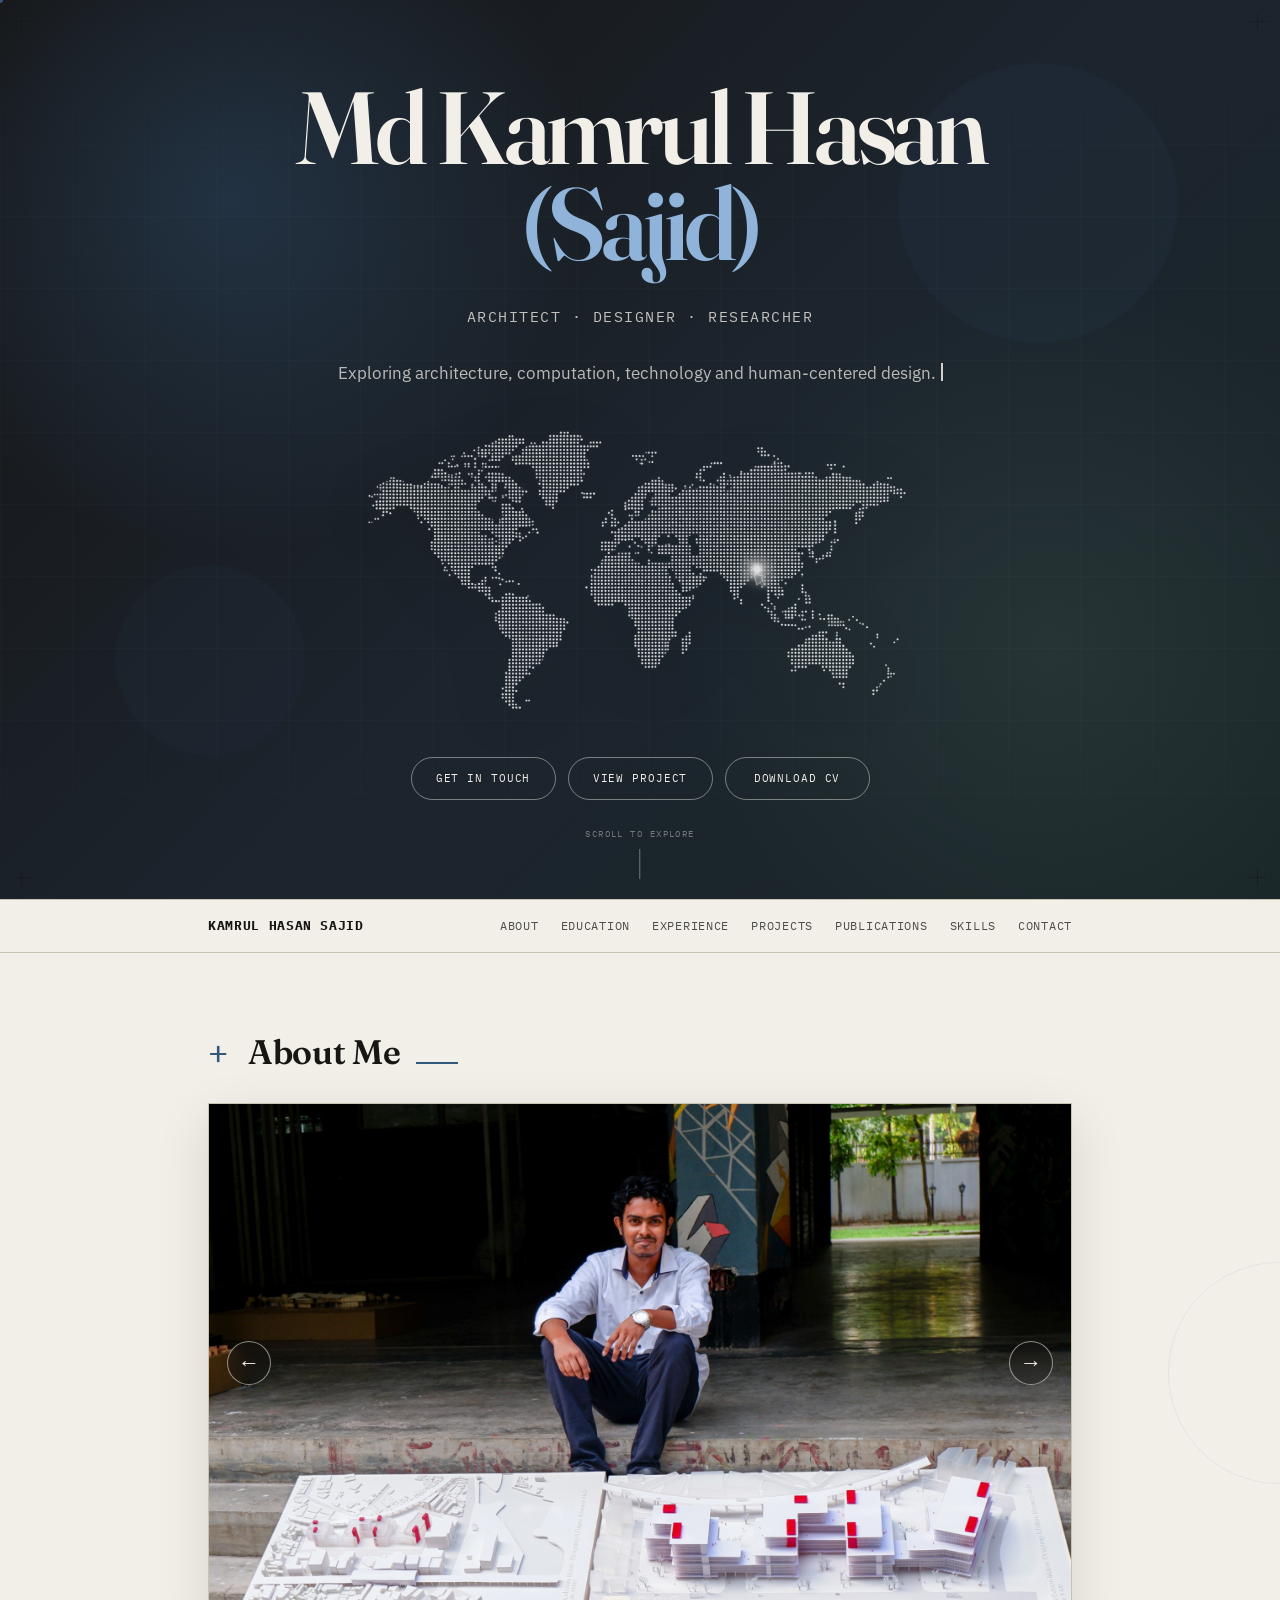
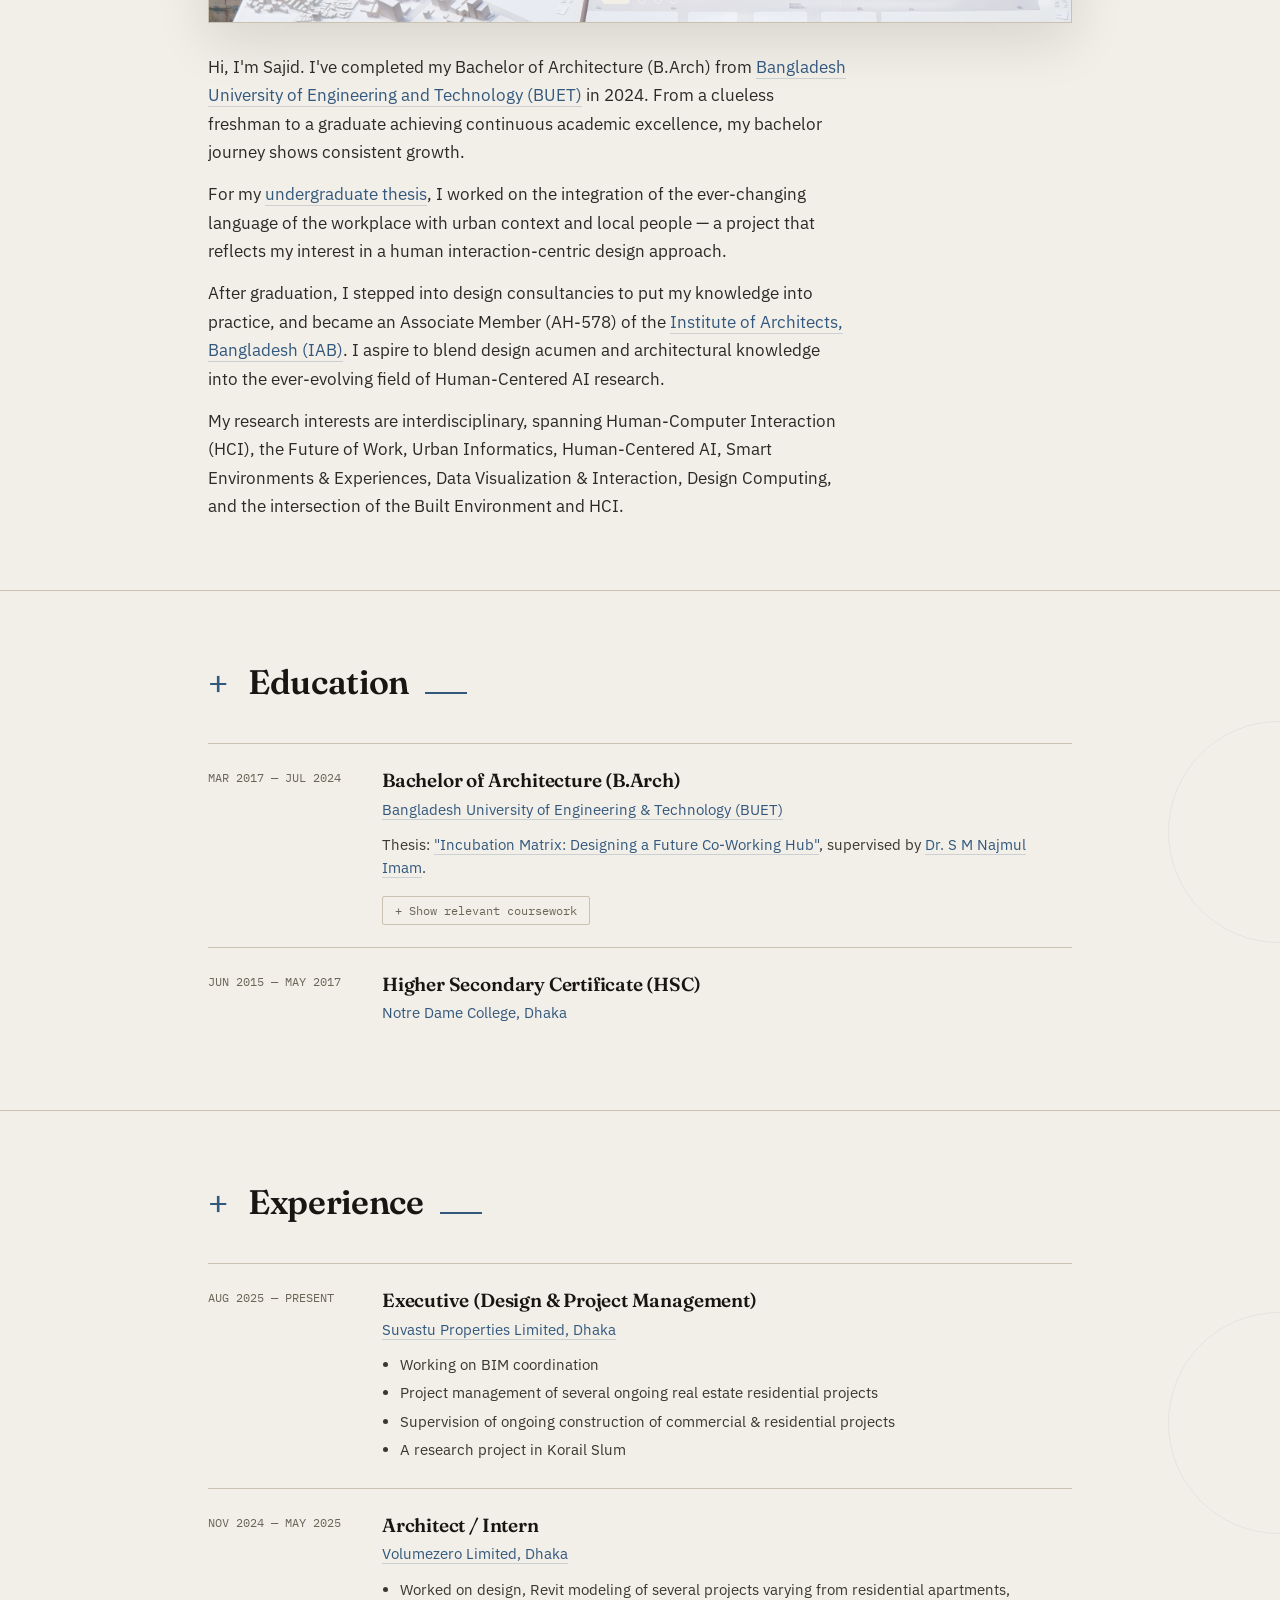
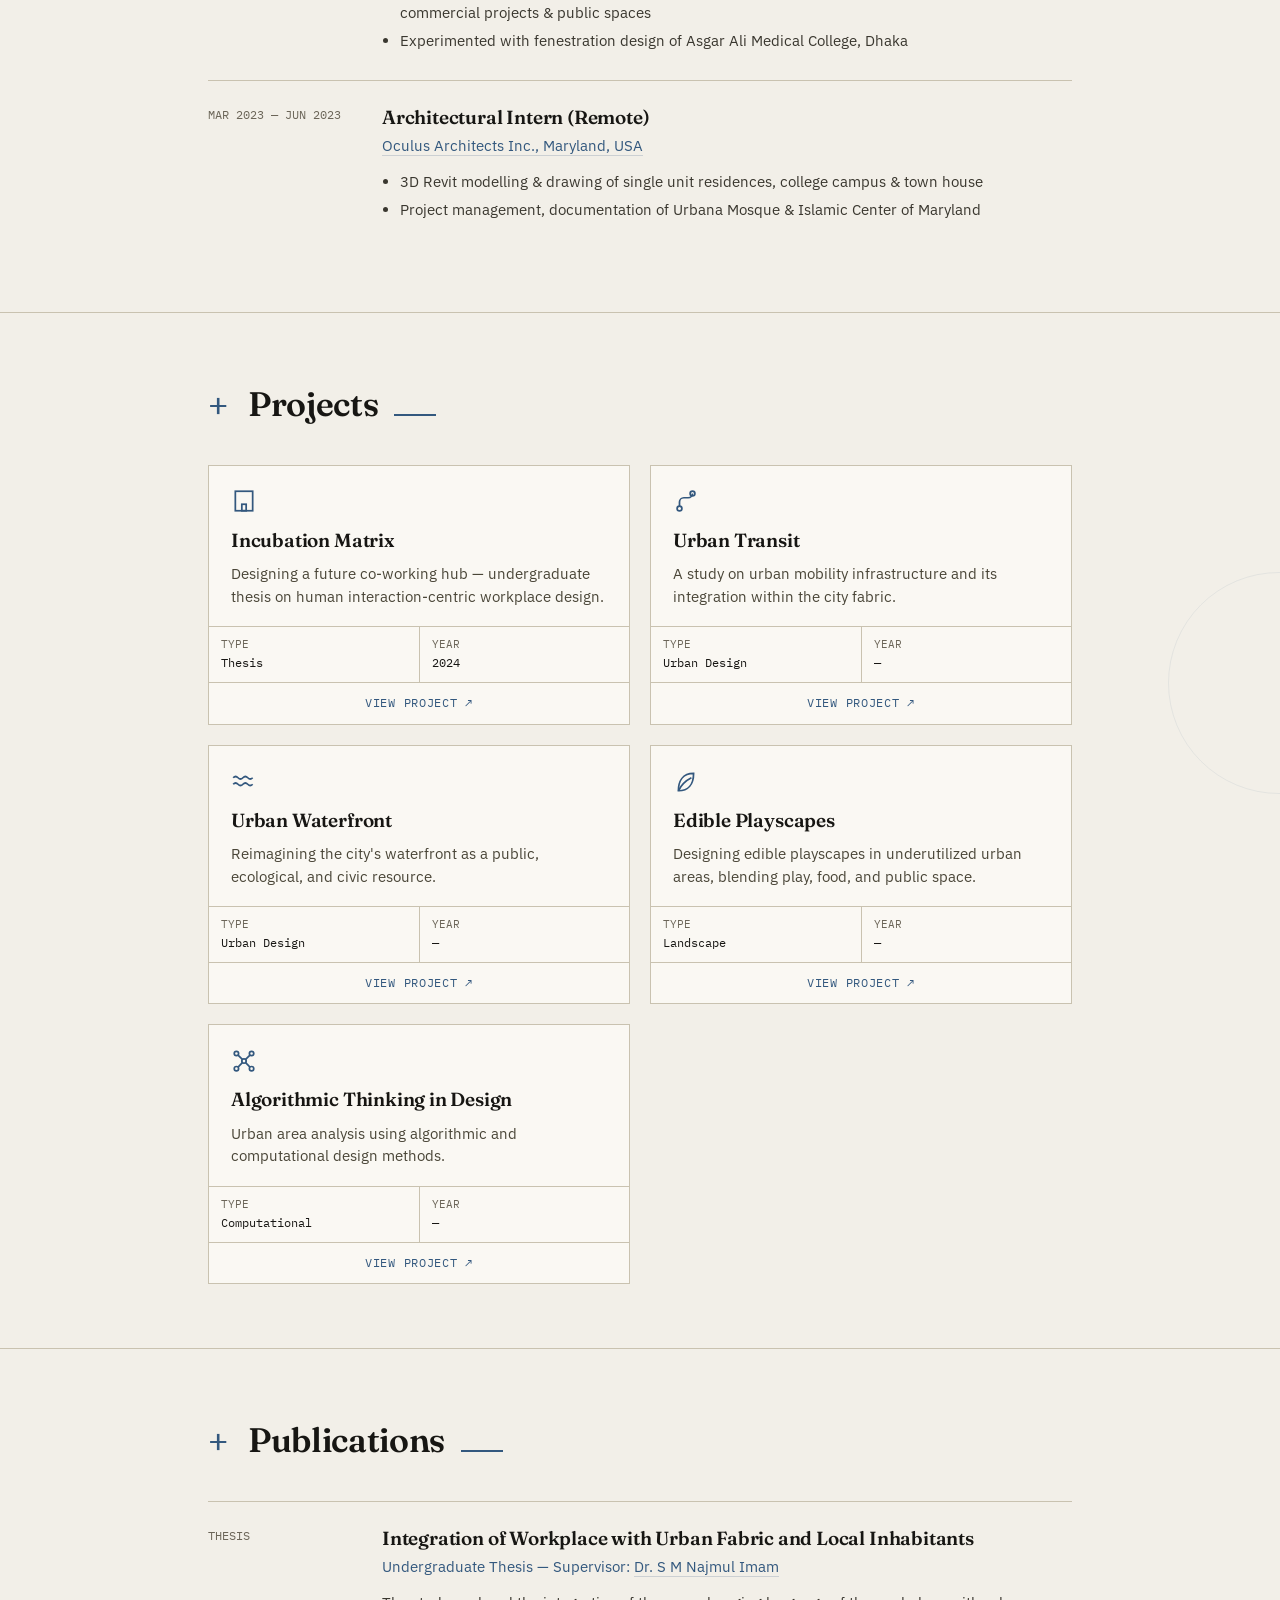
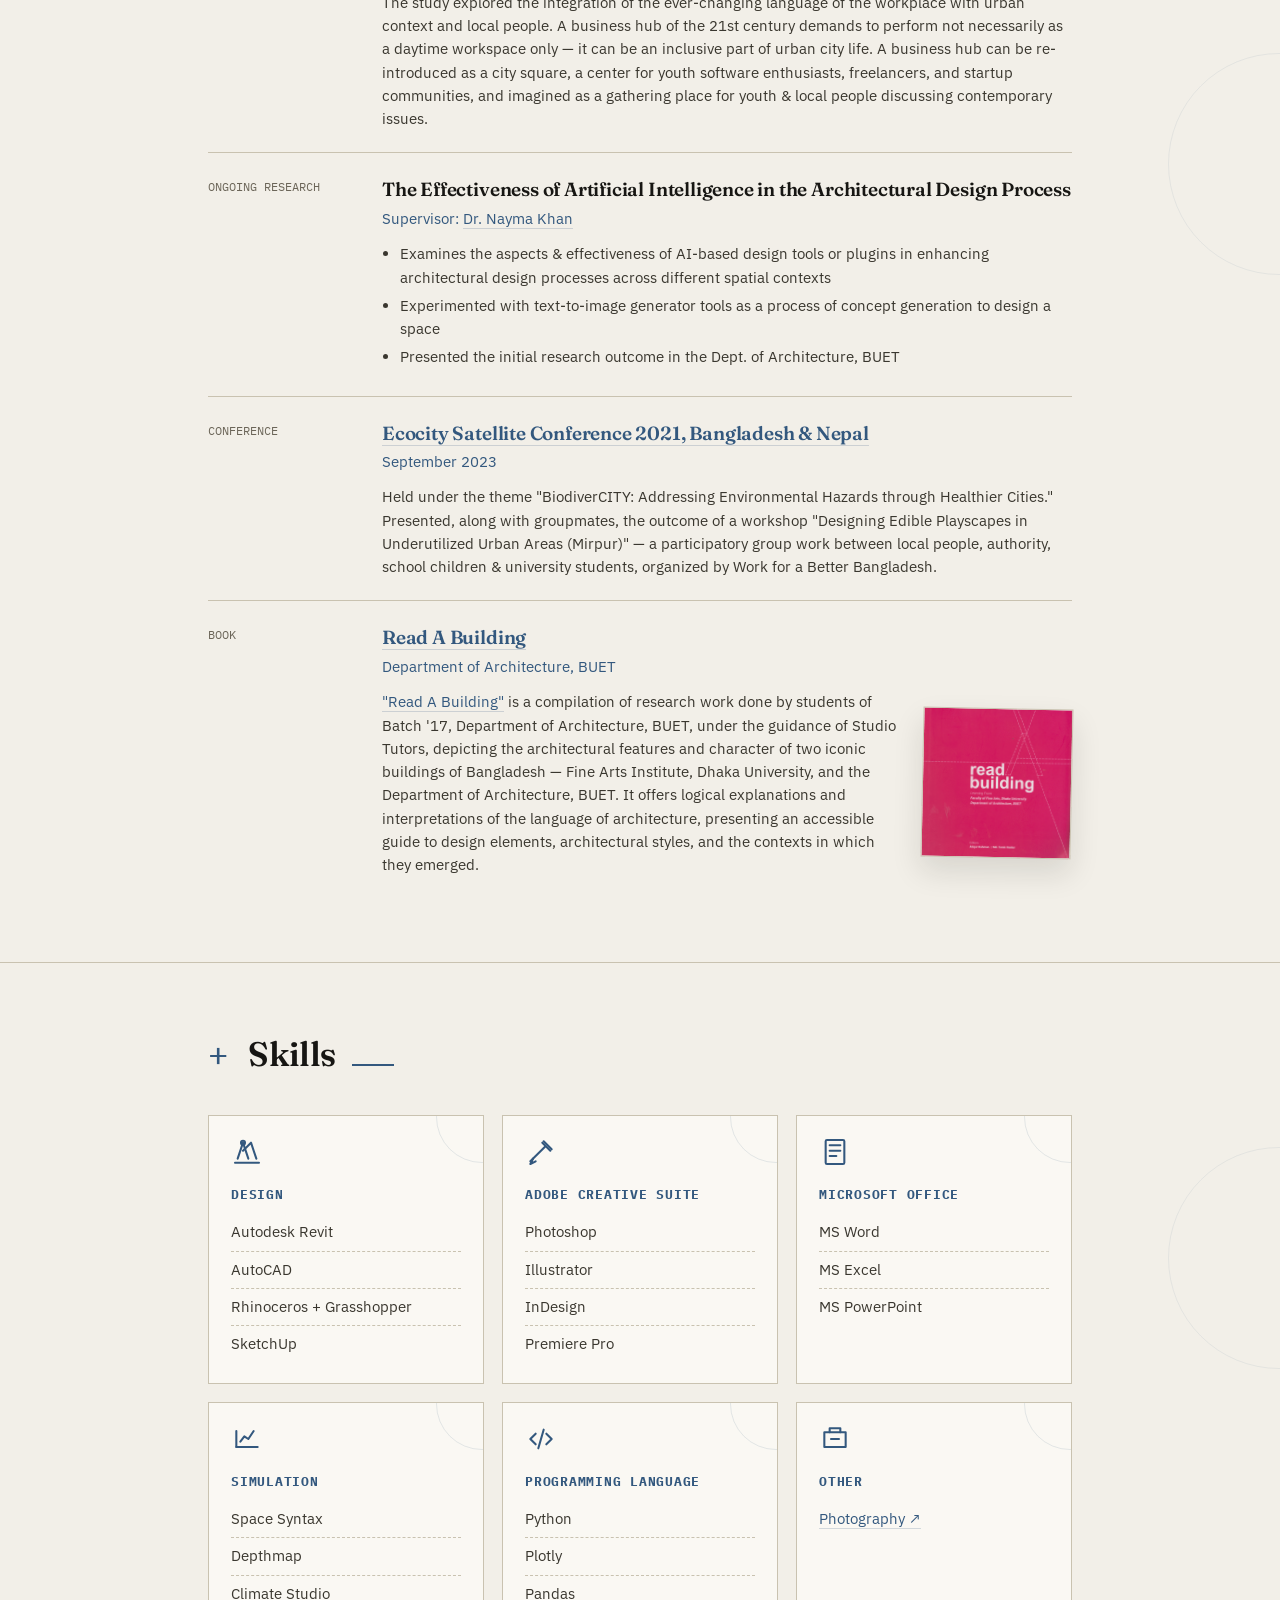
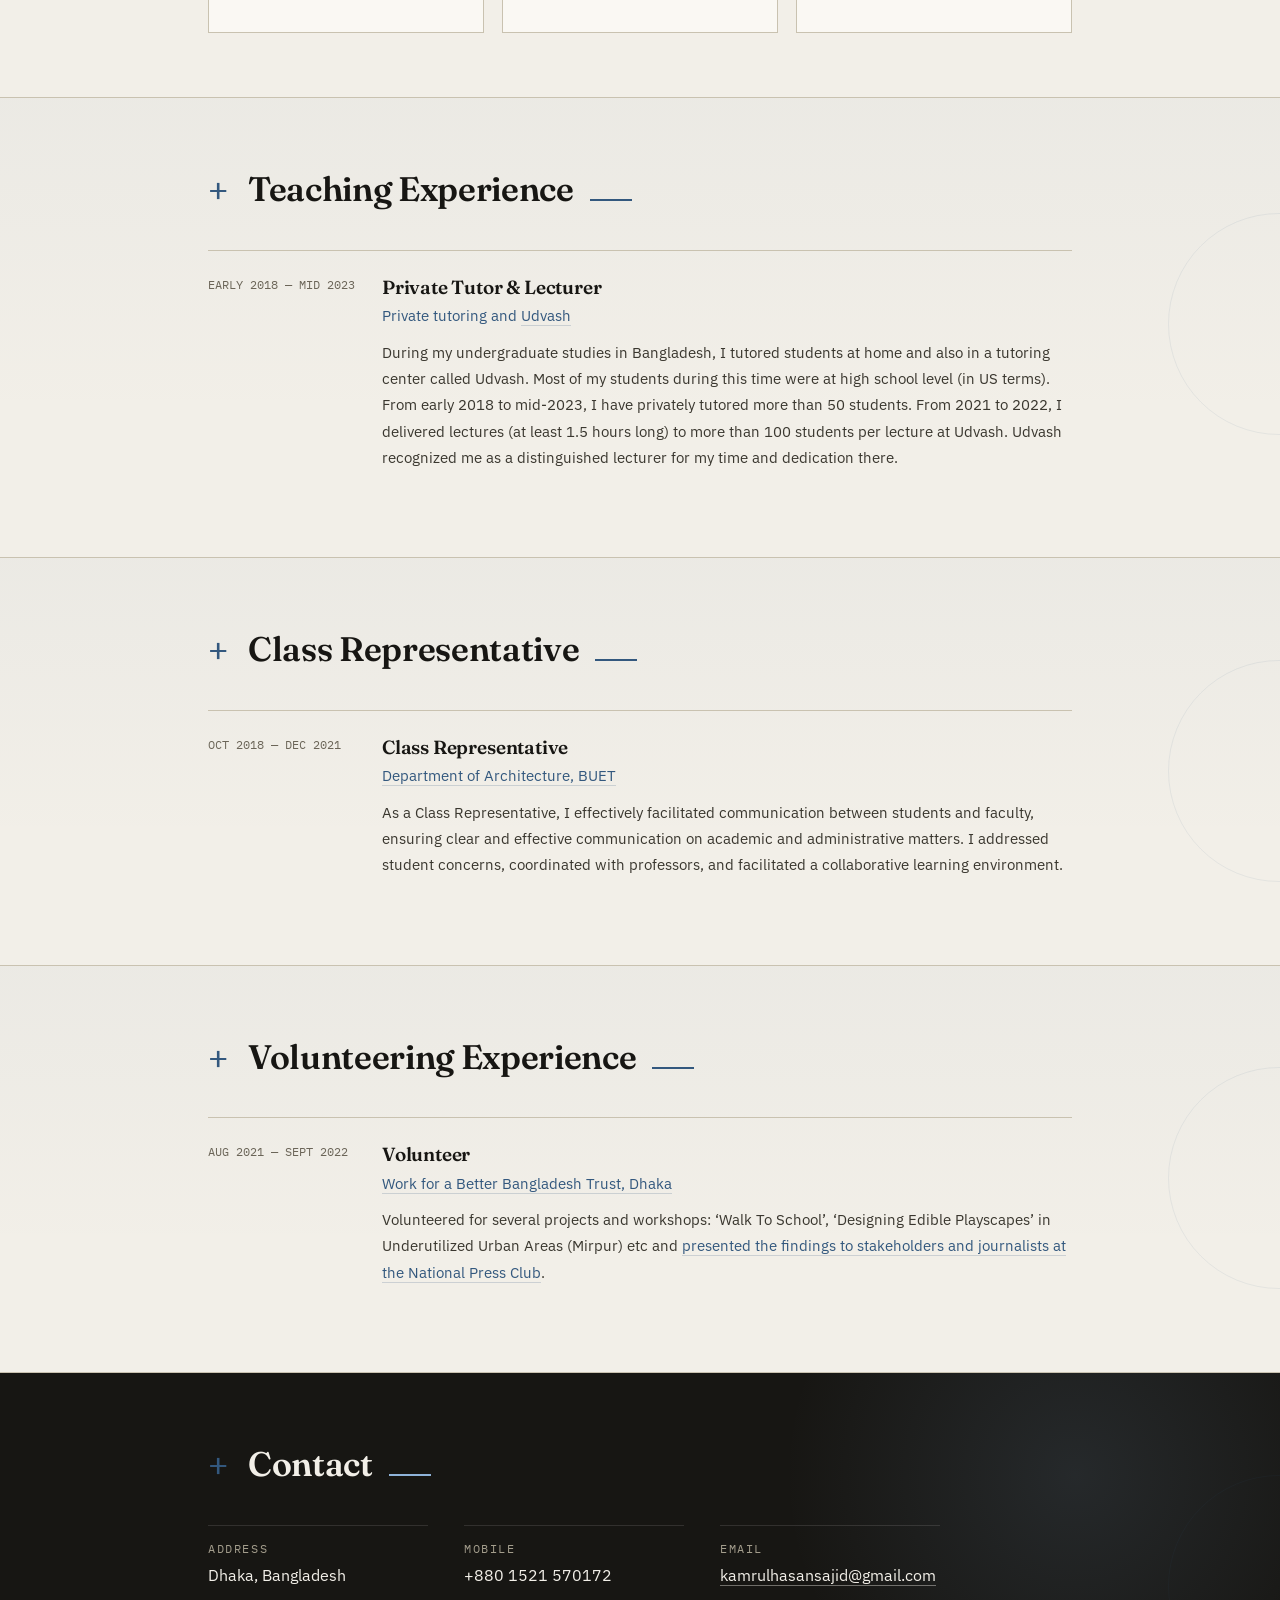
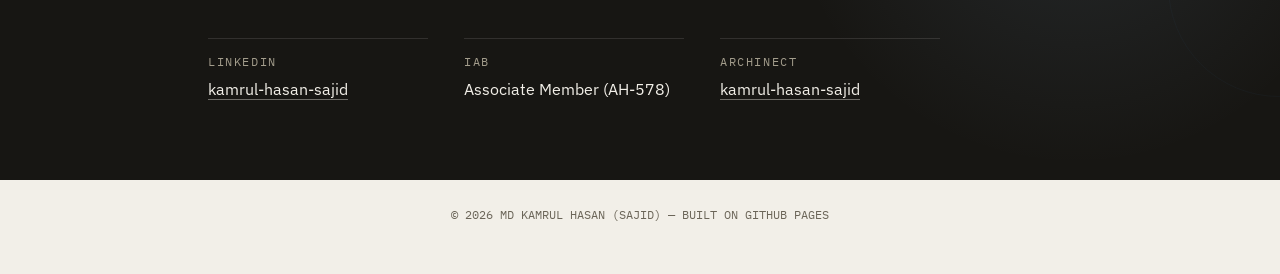
==== commit 0a3b462f: "Add files via upload" ====
--- a/index.html
+++ b/index.html
@@ -1,417 +1,345 @@
 <!DOCTYPE html>
+
 <html lang="en">
 <head>
-<meta charset="UTF-8">
-<meta name="viewport" content="width=device-width, initial-scale=1.0">
+<meta charset="utf-8"/>
+<meta content="width=device-width, initial-scale=1.0" name="viewport"/>
 <title>Md Kamrul Hasan (Sajid) — Architect</title>
-<meta name="description" content="Portfolio of Md Kamrul Hasan (Sajid), Architect — BUET graduate, BIM Coordinator, human-centered design.">
-<link rel="preconnect" href="https://fonts.googleapis.com">
-<link rel="preconnect" href="https://fonts.gstatic.com" crossorigin>
-<link href="https://fonts.googleapis.com/css2?family=Fraunces:opsz,wght@9..144,400;9..144,500;9..144,600;9..144,700&family=IBM+Plex+Sans:wght@400;500;600&family=IBM+Plex+Mono:wght@400;500&display=swap" rel="stylesheet">
-<link rel="stylesheet" href="style.css">
+<meta content="Portfolio of Md Kamrul Hasan (Sajid), Architect — BUET graduate, BIM Coordinator, human-centered design." name="description"/>
+<link href="https://fonts.googleapis.com" rel="preconnect"/>
+<link crossorigin="" href="https://fonts.gstatic.com" rel="preconnect"/>
+<link href="https://fonts.googleapis.com/css2?family=Fraunces:opsz,wght@9..144,400;9..144,500;9..144,600;9..144,700&amp;family=IBM+Plex+Sans:wght@400;500;600&amp;family=IBM+Plex+Mono:wght@400;500&amp;display=swap" rel="stylesheet"/>
+<link href="style.css" rel="stylesheet"/>
 </head>
 <body>
-
 <div id="cursor-dot"></div>
 <div class="crosshair ch-tl"></div>
 <div class="crosshair ch-tr"></div>
 <div class="crosshair ch-bl"></div>
 <div class="crosshair ch-br"></div>
-
-
 <!-- Animated welcome landing page -->
-<section class="welcome-screen" id="welcome" aria-label="Welcome">
-  <div class="welcome-grid"></div>
-  <div class="welcome-glow welcome-glow-a"></div>
-  <div class="welcome-glow welcome-glow-b"></div>
-
-  <div class="welcome-content">
-    <h1 class="welcome-name">
-      <span>Md Kamrul Hasan</span>
-      <span class="welcome-name-accent">(Sajid)</span>
-    </h1>
-
-    <p class="welcome-role">ARCHITECT · DESIGNER · RESEARCHER</p>
-
-    <p class="welcome-intro">
+<section aria-label="Welcome" class="welcome-screen" id="welcome">
+<div class="welcome-grid"></div>
+<div class="welcome-glow welcome-glow-a"></div>
+<div class="welcome-glow welcome-glow-b"></div>
+<div class="welcome-content">
+<h1 class="welcome-name">
+<span>Md Kamrul Hasan</span>
+<span class="welcome-name-accent">(Sajid)</span>
+</h1>
+<p class="welcome-role">ARCHITECT · DESIGNER · RESEARCHER</p>
+<p class="welcome-intro">
       Exploring architecture, computation, technology and human-centered design.
     </p>
-
-    <div class="welcome-map-wrap">
-      <img class="welcome-map" src="World Image bd.png" alt="World map showing Bangladesh">
-      <span class="welcome-bd-marker" aria-label="Bangladesh">BD</span>
-    </div>
-
-    <a class="welcome-enter" href="#about">
-      <span>Explore</span>
-      <span class="welcome-arrow">↓</span>
-    </a>
-  </div>
-
-  <div class="welcome-scroll" aria-hidden="true">
-    <span>SCROLL TO EXPLORE</span>
-    <i></i>
-  </div>
+<div class="welcome-map-wrap">
+<img alt="World map showing Bangladesh" class="welcome-map" src="World Image bd.png"/>
+
+</div>
+
+<div class="welcome-actions"><a class="welcome-action" href="#contact">Get in Touch</a><a class="welcome-action" href="#projects">View Project</a><a class="welcome-action" download="" href="Academic CV_Md Kamrul Hasan.pdf">Download CV</a></div></div>
+<div aria-hidden="true" class="welcome-scroll">
+<span>SCROLL TO EXPLORE</span>
+<i></i>
+</div>
 </section>
-
 <header>
-  <div class="nav-inner">
-    <a class="nav-mark" href="#welcome" aria-label="Go to home">KAMRUL HASAN SAJID</a>
-    <nav class="nav-links">
-      <a href="#about">About</a>
-      <a href="#education">Education</a>
-      <a href="#experience">Experience</a>
-      <a href="#publications">Publications</a>
-      <a href="#skills">Skills</a>
-      <a href="#projects">Projects</a>
-      <a href="#contact">Contact</a>
-    </nav>
-  </div>
+<div class="nav-inner">
+<a aria-label="Go to home" class="nav-mark" href="#welcome">KAMRUL HASAN SAJID</a>
+<nav class="nav-links">
+
+
+
+
+
+
+
+<a href="#about">About</a><a href="#education">Education</a><a href="#experience">Experience</a><a href="#projects">Projects</a><a href="#publications">Publications</a><a href="#skills">Skills</a><a href="#contact">Contact</a></nav>
+</div>
 </header>
-
 <section class="hero" id="about">
-  <div class="wrap">
-    <h1 style="white-space:nowrap;">Md Kamrul Hasan (Sajid)</h1>
-    <div class="role">ABOUT ME</div>
-    <div class="hero-grid">
-      <img class="hero-photo" src="profile.jpg" alt="Md Kamrul Hasan (Sajid)">
-      <div>
-        <p class="bio">I've completed my Bachelor of Architecture (B.Arch) from Bangladesh University of Engineering and Technology (BUET) in 2024. From a clueless freshman to a graduate achieving continuous academic excellence, my bachelor journey shows consistent growth.</p>
-        <p class="bio">For my <a href="project-incubation-matrix.html">undergraduate thesis</a>, I worked on the integration of the ever-changing language of the workplace with urban context and local people — a project that reflects my interest in a human interaction-centric design approach.</p>
-        <p class="bio">After graduation, I stepped into design consultancies to put my knowledge into practice, and became an Associate Member (AH-578) of the <a href="https://iab.org.bd/" target="_blank" rel="noopener">Institute of Architects, Bangladesh (IAB)</a>. I aspire to blend design acumen and architectural knowledge into the ever-evolving field of Human-Centered AI research.</p>
-        <p class="bio" style="margin-bottom:8px;">My research interests are interdisciplinary:</p>
-        <ul style="margin:0 0 14px; padding-left:20px; font-size:16.5px; color:#2c2a26; line-height:1.7;">
-          <li>Human Computer Interaction (HCI)</li>
-          <li>Future of Work</li>
-          <li>Urban Informatics</li>
-          <li>Human Centered AI</li>
-          <li>Smart Environments &amp; Experiences</li>
-          <li>Data Visualization &amp; Interaction</li>
-          <li>Design Computing</li>
-          <li>Built Environment + HCI</li>
-        </ul>
-
-      </div>
-    </div>
-  </div>
+<div class="wrap"><div class="sec-head about-head"><h2>About Me</h2><span class="sec-rule"></span></div><div aria-label="Selected moments and work" class="about-slider"><figure class="about-slide active"><img alt="Architecture model and thesis work" loading="lazy" src="about-01.jpg"/></figure><figure class="about-slide"><img alt="BUET Architecture batch gathering" loading="lazy" src="about-02.jpg"/></figure><figure class="about-slide"><img alt="Read A Building event" loading="lazy" src="about-03.jpg"/></figure><figure class="about-slide"><img alt="Presenting architectural work" loading="lazy" src="about-04.jpg"/></figure><button aria-label="Previous image" class="slider-control slider-prev" type="button">←</button><button aria-label="Next image" class="slider-control slider-next" type="button">→</button><div aria-label="Image navigation" class="slider-dots"><button aria-label="Show image 1" class="slider-dot active" data-slide="0" type="button"></button><button aria-label="Show image 2" class="slider-dot" data-slide="1" type="button"></button><button aria-label="Show image 3" class="slider-dot" data-slide="2" type="button"></button><button aria-label="Show image 4" class="slider-dot" data-slide="3" type="button"></button></div></div><div class="about-bio"><p class="bio">Hi, I'm Sajid. I've completed my Bachelor of Architecture (B.Arch) from <a href="https://buet.ac.bd/web/" rel="noopener" target="_blank">Bangladesh University of Engineering and Technology (BUET)</a> in 2024. From a clueless freshman to a graduate achieving continuous academic excellence, my bachelor journey shows consistent growth.</p><p class="bio">For my <a href="project-incubation-matrix.html">undergraduate thesis</a>, I worked on the integration of the ever-changing language of the workplace with urban context and local people — a project that reflects my interest in a human interaction-centric design approach.</p><p class="bio">After graduation, I stepped into design consultancies to put my knowledge into practice, and became an Associate Member (AH-578) of the <a href="https://iab.org.bd/" rel="noopener" target="_blank">Institute of Architects, Bangladesh (IAB)</a>. I aspire to blend design acumen and architectural knowledge into the ever-evolving field of Human-Centered AI research.</p><p class="bio">My research interests are interdisciplinary, spanning Human-Computer Interaction (HCI), the Future of Work, Urban Informatics, Human-Centered AI, Smart Environments &amp; Experiences, Data Visualization &amp; Interaction, Design Computing, and the intersection of the Built Environment and HCI.</p></div></div>
 </section>
-
 <section id="education">
-  <div class="wrap">
-    <div class="sec-head"><h2>Education</h2><span class="sec-rule"></span></div>
-
-    <div class="entry">
-      <div class="when">MAR 2017 — JUL 2024</div>
-      <div>
-        <h3>Bachelor of Architecture (B.Arch)</h3>
-        <div class="org"><a href="https://www.buet.ac.bd/web/#/" target="_blank" rel="noopener">Bangladesh University of Engineering &amp; Technology (BUET)</a></div>
-        <p style="font-size:15px; color:#3a372f; margin:12px 0 0;">
-          Thesis: <a href="project-incubation-matrix.html">"Incubation Matrix: Designing a Future Co-Working Hub"</a>, supervised by <a href="https://arch.buet.ac.bd/faculty/Dr.%20S%20M%20Najmul%20Imam" target="_blank" rel="noopener">Dr. S M Najmul Imam</a>.
+<div class="wrap">
+<div class="sec-head"><h2>Education</h2><span class="sec-rule"></span></div>
+<div class="entry">
+<div class="when">MAR 2017 — JUL 2024</div>
+<div>
+<h3>Bachelor of Architecture (B.Arch)</h3>
+<div class="org"><a href="https://buet.ac.bd/web/" rel="noopener" target="_blank">Bangladesh University of Engineering &amp; Technology (BUET)</a></div>
+<p style="font-size:15px; color:#3a372f; margin:12px 0 0;">
+          Thesis: <a href="project-incubation-matrix.html">"Incubation Matrix: Designing a Future Co-Working Hub"</a>, supervised by <a href="https://arch.buet.ac.bd/faculty/Dr.%20S%20M%20Najmul%20Imam" rel="noopener" target="_blank">Dr. S M Najmul Imam</a>.
         </p>
-        <button class="course-toggle" id="courseToggle">+ Show relevant coursework</button>
-        <div class="courses" id="courseList">
-          <div>ARCH 102 — ARCH 502 · Design Studio I – X</div>
-          <div>ARCH 222 · Digital Communication in Architecture</div>
-          <div>ARCH 345 · Fundamentals of Urban Design</div>
-          <div>ARCH 422 · Environmental Simulation</div>
-          <div>ARCH 461 · Survey and Research Methods</div>
-          <div>ARCH 492 · Algorithmic Design in Architecture</div>
-          <div>ARCH 825 · Introduction to Interactive, Smart and Intelligent Architecture</div>
-          <div style="border-bottom:none; padding-top:8px;"><a href="https://arch.buet.ac.bd/undergraduate/barch" target="_blank" rel="noopener">Full B.Arch curriculum →</a></div>
-        </div>
-      </div>
-    </div>
-
-    <div class="entry">
-      <div class="when">JUN 2015 — MAY 2017</div>
-      <div>
-        <h3>Higher Secondary Certificate (HSC)</h3>
-        <div class="org">Notre Dame College, Dhaka</div>
-      </div>
-    </div>
-  </div>
+<button class="course-toggle" id="courseToggle">+ Show relevant coursework</button>
+<div class="courses" id="courseList">
+<div>ARCH 102 — ARCH 502 · Design Studio I – X</div>
+<div>ARCH 222 · Digital Communication in Architecture</div>
+<div>ARCH 345 · Fundamentals of Urban Design</div>
+<div>ARCH 422 · Environmental Simulation</div>
+<div>ARCH 461 · Survey and Research Methods</div>
+<div>ARCH 492 · Algorithmic Design in Architecture</div>
+<div>ARCH 825 · Introduction to Interactive, Smart and Intelligent Architecture</div>
+<div style="border-bottom:none; padding-top:8px;"><a href="https://arch.buet.ac.bd/undergraduate/barch" rel="noopener" target="_blank">Full B.Arch curriculum →</a></div>
+</div>
+</div>
+</div>
+<div class="entry">
+<div class="when">JUN 2015 — MAY 2017</div>
+<div>
+<h3>Higher Secondary Certificate (HSC)</h3>
+<div class="org">Notre Dame College, Dhaka</div>
+</div>
+</div>
+</div>
 </section>
-
 <section id="experience">
-  <div class="wrap">
-    <div class="sec-head"><h2>Experience</h2><span class="sec-rule"></span></div>
-
-    <div class="entry">
-      <div class="when">AUG 2025 — PRESENT</div>
-      <div>
-        <h3>Executive (Design &amp; Project Management)</h3>
-        <div class="org"><a href="https://suvastuproperties.com/" target="_blank" rel="noopener">Suvastu Properties Limited, Dhaka</a></div>
-        <ul>
-          <li>Working on BIM coordination</li>
-          <li>Project management of several ongoing real estate residential projects</li>
-          <li>Supervision of ongoing construction of commercial &amp; residential projects</li>
-          <li>A research project in Korail Slum</li>
-        </ul>
-      </div>
-    </div>
-
-    <div class="entry">
-      <div class="when">NOV 2024 — MAY 2025</div>
-      <div>
-        <h3>Architect / Intern</h3>
-        <div class="org"><a href="https://volumezeroltd.com/" target="_blank" rel="noopener">Volumezero Limited, Dhaka</a></div>
-        <ul>
-          <li>Worked on design, Revit modeling of several projects varying from residential apartments, commercial projects &amp; public spaces</li>
-          <li>Experimented with fenestration design of Asgar Ali Medical College, Dhaka</li>
-        </ul>
-      </div>
-    </div>
-
-    <div class="entry">
-      <div class="when">OCT 2024 — DEC 2024</div>
-      <div>
-        <h3>Research Assistant</h3>
-        <div class="org"><a href="https://arch.buet.ac.bd/architectural-practice" target="_blank" rel="noopener">Bureau of Research, Testing and Consultation, Dept. of Architecture, BUET</a></div>
-        <p style="font-size:15px; color:#3a372f; margin:12px 0 0;">
-          Worked on simulation, analysis &amp; data measurement of architectural acoustics' performance of <a href="https://www.tbsnews.net/features/habitat/shahid-dr-fazle-rabbi-park-ideal-example-urban-community-park-807962" target="_blank" rel="noopener">Shahid Dr. Fazle Rabbi Park</a>, under a research project supervised by <a href="https://scholar.google.com/citations?user=ovraLCwAAAAJ&hl=en" target="_blank" rel="noopener">Dr. S M Najmul Imam</a>.
-        </p>
-      </div>
-    </div>
-
-    <div class="entry">
-      <div class="when">MAR 2023 — JUN 2023</div>
-      <div>
-        <h3>Architectural Intern (Remote)</h3>
-        <div class="org"><a href="https://www.oculusarchitects.studio/" target="_blank" rel="noopener">Oculus Architects Inc., Maryland, USA</a></div>
-        <ul>
-          <li>3D Revit modelling &amp; drawing of single unit residences, college campus &amp; town house</li>
-          <li>Project management, documentation of Urbana Mosque &amp; Islamic Center of Maryland</li>
-        </ul>
-      </div>
-    </div>
-
-  </div>
-</section>
-
-<section id="skills">
-  <div class="wrap">
-    <div class="sec-head"><h2>Skills</h2><span class="sec-rule"></span></div>
-    <div class="skill-baskets">
-      <div class="basket">
-        <h4>Design</h4>
-        <ul>
-          <li>Autodesk Revit</li>
-          <li>AutoCAD</li>
-          <li>Rhinoceros + Grasshopper</li>
-          <li>SketchUp</li>
-        </ul>
-      </div>
-      <div class="basket">
-        <h4>Adobe Creative Suite</h4>
-        <ul>
-          <li>Photoshop</li>
-          <li>Illustrator</li>
-          <li>InDesign</li>
-          <li>Premiere Pro</li>
-        </ul>
-      </div>
-      <div class="basket">
-        <h4>Microsoft Office</h4>
-        <ul>
-          <li>MS Word</li>
-          <li>MS Excel</li>
-          <li>MS PowerPoint</li>
-        </ul>
-      </div>
-      <div class="basket">
-        <h4>Simulation</h4>
-        <ul>
-          <li>Space Syntax</li>
-          <li>Depthmap</li>
-          <li>Climate Studio</li>
-        </ul>
-      </div>
-      <div class="basket">
-        <h4>Programming Language</h4>
-        <ul>
-          <li>Python</li>
-          <li>Plotly</li>
-          <li>Pandas</li>
-        </ul>
-      </div>
-      <div class="basket">
-        <h4>Other</h4>
-        <ul>
-          <li><a href="photography.html">Photography ↗</a></li>
-        </ul>
-      </div>
-    </div>
-  </div>
-</section>
-
-<section id="publications">
-  <div class="wrap">
-    <div class="sec-head"><h2>Publications</h2><span class="sec-rule"></span></div>
-
-    <div class="entry">
-      <div class="when">THESIS</div>
-      <div>
-        <h3>Integration of Workplace with Urban Fabric and Local Inhabitants</h3>
-        <div class="org">Undergraduate Thesis — Supervisor: <a href="https://arch.buet.ac.bd/faculty/Dr.%20S%20M%20Najmul%20Imam" target="_blank" rel="noopener">Dr. S M Najmul Imam</a></div>
-        <p style="font-size:15px; color:#3a372f; margin:12px 0 0;">
+<div class="wrap">
+<div class="sec-head"><h2>Experience</h2><span class="sec-rule"></span></div>
+<div class="entry">
+<div class="when">AUG 2025 — PRESENT</div>
+<div>
+<h3>Executive (Design &amp; Project Management)</h3>
+<div class="org"><a href="https://suvastuproperties.com/" rel="noopener" target="_blank">Suvastu Properties Limited, Dhaka</a></div>
+<ul>
+<li>Working on BIM coordination</li>
+<li>Project management of several ongoing real estate residential projects</li>
+<li>Supervision of ongoing construction of commercial &amp; residential projects</li>
+<li>A research project in Korail Slum</li>
+</ul>
+</div>
+</div>
+<div class="entry">
+<div class="when">NOV 2024 — MAY 2025</div>
+<div>
+<h3>Architect / Intern</h3>
+<div class="org"><a href="https://volumezeroltd.com/" rel="noopener" target="_blank">Volumezero Limited, Dhaka</a></div>
+<ul>
+<li>Worked on design, Revit modeling of several projects varying from residential apartments, commercial projects &amp; public spaces</li>
+<li>Experimented with fenestration design of Asgar Ali Medical College, Dhaka</li>
+</ul>
+</div>
+</div>
+
+<div class="entry">
+<div class="when">MAR 2023 — JUN 2023</div>
+<div>
+<h3>Architectural Intern (Remote)</h3>
+<div class="org"><a href="https://www.oculusarchitects.studio/" rel="noopener" target="_blank">Oculus Architects Inc., Maryland, USA</a></div>
+<ul>
+<li>3D Revit modelling &amp; drawing of single unit residences, college campus &amp; town house</li>
+<li>Project management, documentation of Urbana Mosque &amp; Islamic Center of Maryland</li>
+</ul>
+</div>
+</div>
+</div>
+</section><section id="projects">
+<div class="wrap">
+<div class="sec-head"><h2>Projects</h2><span class="sec-rule"></span></div>
+<div class="projects">
+<div class="sheet">
+<a href="project-incubation-matrix.html" style="border-bottom:none; color:inherit;">
+<div class="sheet-body">
+<div class="sheet-icon"><svg viewbox="0 0 24 24"><rect height="18" width="16" x="4" y="3"></rect><line x1="8" x2="8" y1="7" y2="7.01"></line><line x1="12" x2="12" y1="7" y2="7.01"></line><line x1="16" x2="16" y1="7" y2="7.01"></line><line x1="8" x2="8" y1="11" y2="11.01"></line><line x1="12" x2="12" y1="11" y2="11.01"></line><line x1="16" x2="16" y1="11" y2="11.01"></line><line x1="8" x2="8" y1="15" y2="15.01"></line><line x1="12" x2="12" y1="15" y2="15.01"></line><rect height="6" width="4" x="10" y="15"></rect></svg></div>
+<h3>Incubation Matrix</h3>
+<p>Designing a future co-working hub — undergraduate thesis on human interaction-centric workplace design.</p>
+</div>
+<div class="titleblock">
+<div>TYPE<span>Thesis</span></div>
+<div>YEAR<span>2024</span></div>
+</div>
+</a>
+<a class="view" href="project-incubation-matrix.html">View Project ↗</a>
+</div>
+<div class="sheet">
+<a href="project-urban-transit.html" style="border-bottom:none; color:inherit;">
+<div class="sheet-body">
+<div class="sheet-icon"><svg viewbox="0 0 24 24"><circle cx="6" cy="19" r="2.2"></circle><circle cx="18" cy="5" r="2.2"></circle><path d="M6 16.8 V13 a4 4 0 0 1 4 -4 h4 a4 4 0 0 0 4 -4 V5"></path></svg></div>
+<h3>Urban Transit</h3>
+<p>A study on urban mobility infrastructure and its integration within the city fabric.</p>
+</div>
+<div class="titleblock">
+<div>TYPE<span>Urban Design</span></div>
+<div>YEAR<span>—</span></div>
+</div>
+</a>
+<a class="view" href="project-urban-transit.html">View Project ↗</a>
+</div>
+<div class="sheet">
+<a href="project-urban-waterfront.html" style="border-bottom:none; color:inherit;">
+<div class="sheet-body">
+<div class="sheet-icon"><svg viewbox="0 0 24 24"><path d="M2 9c1.5-1.5 3-1.5 4.5 0s3 1.5 4.5 0 3-1.5 4.5 0 3 1.5 4.5 0"></path><path d="M2 15c1.5-1.5 3-1.5 4.5 0s3 1.5 4.5 0 3-1.5 4.5 0 3 1.5 4.5 0"></path></svg></div>
+<h3>Urban Waterfront</h3>
+<p>Reimagining the city's waterfront as a public, ecological, and civic resource.</p>
+</div>
+<div class="titleblock">
+<div>TYPE<span>Urban Design</span></div>
+<div>YEAR<span>—</span></div>
+</div>
+</a>
+<a class="view" href="project-urban-waterfront.html">View Project ↗</a>
+</div>
+<div class="sheet">
+<a href="project-edible-playscapes.html" style="border-bottom:none; color:inherit;">
+<div class="sheet-body">
+<div class="sheet-icon"><svg viewbox="0 0 24 24"><path d="M5 21c0-9 4-16 14-16 0 10-5 16-14 16Z"></path><path d="M5 21c3-6 6-9 12-12"></path></svg></div>
+<h3>Edible Playscapes</h3>
+<p>Designing edible playscapes in underutilized urban areas, blending play, food, and public space.</p>
+</div>
+<div class="titleblock">
+<div>TYPE<span>Landscape</span></div>
+<div>YEAR<span>—</span></div>
+</div>
+</a>
+<a class="view" href="project-edible-playscapes.html">View Project ↗</a>
+</div>
+<div class="sheet">
+<a href="project-algorithmic-thinking.html" style="border-bottom:none; color:inherit;">
+<div class="sheet-body">
+<div class="sheet-icon"><svg viewbox="0 0 24 24"><circle cx="5" cy="6" r="2"></circle><circle cx="19" cy="6" r="2"></circle><circle cx="12" cy="13" r="2"></circle><circle cx="5" cy="20" r="2"></circle><circle cx="19" cy="20" r="2"></circle><line x1="6.5" x2="10.5" y1="7.5" y2="11.5"></line><line x1="17.5" x2="13.5" y1="7.5" y2="11.5"></line><line x1="10.5" x2="6.5" y1="14.5" y2="18.5"></line><line x1="13.5" x2="17.5" y1="14.5" y2="18.5"></line></svg></div>
+<h3>Algorithmic Thinking in Design</h3>
+<p>Urban area analysis using algorithmic and computational design methods.</p>
+</div>
+<div class="titleblock">
+<div>TYPE<span>Computational</span></div>
+<div>YEAR<span>—</span></div>
+</div>
+</a>
+<a class="view" href="project-algorithmic-thinking.html">View Project ↗</a>
+</div>
+</div>
+</div>
+</section><section id="publications">
+<div class="wrap">
+<div class="sec-head"><h2>Publications</h2><span class="sec-rule"></span></div>
+<div class="entry">
+<div class="when">THESIS</div>
+<div>
+<h3>Integration of Workplace with Urban Fabric and Local Inhabitants</h3>
+<div class="org">Undergraduate Thesis — Supervisor: <a href="https://arch.buet.ac.bd/faculty/Dr.%20S%20M%20Najmul%20Imam" rel="noopener" target="_blank">Dr. S M Najmul Imam</a></div>
+<p style="font-size:15px; color:#3a372f; margin:12px 0 0;">
           The study explored the integration of the ever-changing language of the workplace with urban context and local people. A business hub of the 21st century demands to perform not necessarily as a daytime workspace only — it can be an inclusive part of urban city life. A business hub can be re-introduced as a city square, a center for youth software enthusiasts, freelancers, and startup communities, and imagined as a gathering place for youth &amp; local people discussing contemporary issues.
         </p>
-      </div>
-    </div>
-
-    <div class="entry">
-      <div class="when">ONGOING RESEARCH</div>
-      <div>
-        <h3>The Effectiveness of Artificial Intelligence in the Architectural Design Process</h3>
-        <div class="org">Supervisor: <a href="https://arch.buet.ac.bd/faculty/Dr.%20Nayma%20Khan" target="_blank" rel="noopener">Dr. Nayma Khan</a></div>
-        <ul>
-          <li>Examines the aspects &amp; effectiveness of AI-based design tools or plugins in enhancing architectural design processes across different spatial contexts</li>
-          <li>Experimented with text-to-image generator tools as a process of concept generation to design a space</li>
-          <li>Presented the initial research outcome in the Dept. of Architecture, BUET</li>
-        </ul>
-      </div>
-    </div>
-
-    <div class="entry">
-      <div class="when">CONFERENCE</div>
-      <div>
-        <h3><a href="https://bangladeshpost.net/posts/ecocity-satellite-conference-begins-tomorrow-69582" target="_blank" rel="noopener">Ecocity Satellite Conference 2021, Bangladesh &amp; Nepal</a></h3>
-        <div class="org">September 2023</div>
-        <p style="font-size:15px; color:#3a372f; margin:12px 0 0;">
+</div>
+</div>
+<div class="entry">
+<div class="when">ONGOING RESEARCH</div>
+<div>
+<h3>The Effectiveness of Artificial Intelligence in the Architectural Design Process</h3>
+<div class="org">Supervisor: <a href="https://arch.buet.ac.bd/faculty/Dr.%20Nayma%20Khan" rel="noopener" target="_blank">Dr. Nayma Khan</a></div>
+<ul>
+<li>Examines the aspects &amp; effectiveness of AI-based design tools or plugins in enhancing architectural design processes across different spatial contexts</li>
+<li>Experimented with text-to-image generator tools as a process of concept generation to design a space</li>
+<li>Presented the initial research outcome in the Dept. of Architecture, BUET</li>
+</ul>
+</div>
+</div>
+<div class="entry">
+<div class="when">CONFERENCE</div>
+<div>
+<h3><a href="https://bangladeshpost.net/posts/ecocity-satellite-conference-begins-tomorrow-69582" rel="noopener" target="_blank">Ecocity Satellite Conference 2021, Bangladesh &amp; Nepal</a></h3>
+<div class="org">September 2023</div>
+<p style="font-size:15px; color:#3a372f; margin:12px 0 0;">
           Held under the theme "BiodiverCITY: Addressing Environmental Hazards through Healthier Cities." Presented, along with groupmates, the outcome of a workshop "Designing Edible Playscapes in Underutilized Urban Areas (Mirpur)" — a participatory group work between local people, authority, school children &amp; university students, organized by Work for a Better Bangladesh.
         </p>
-      </div>
-    </div>
-
-    <div class="entry">
-      <div class="when">BOOK</div>
-      <div>
-        <h3><a href="https://www.facebook.com/archnewsbuet/posts/we-are-pleased-to-share-the-news-of-a-recent-publication-from-department-of-arch/947282059914962/" target="_blank" rel="noopener">Read A Building</a></h3>
-        <div class="org">Department of Architecture, BUET</div>
-        <p style="font-size:15px; color:#3a372f; margin:12px 0 0;">
-          <a href="https://opac.northsouth.edu/cgi-bin/koha/opac-detail.pl?biblionumber=30333" target="_blank" rel="noopener">"Read A Building"</a> is a compilation of research work done by students of Batch '17, Department of Architecture, BUET, under the guidance of Studio Tutors, depicting the architectural features and character of two iconic buildings of Bangladesh — Fine Arts Institute, Dhaka University, and the Department of Architecture, BUET. It offers logical explanations and interpretations of the language of architecture, presenting an accessible guide to design elements, architectural styles, and the contexts in which they emerged.
-        </p>
-      </div>
-    </div>
-  </div>
+</div>
+</div>
+<div class="entry">
+<div class="when">BOOK</div>
+<div>
+<h3><a href="https://www.facebook.com/archnewsbuet/posts/we-are-pleased-to-share-the-news-of-a-recent-publication-from-department-of-arch/947282059914962/" rel="noopener" target="_blank">Read A Building</a></h3>
+<div class="org">Department of Architecture, BUET</div>
+
+<div class="book-layout"><div class="book-copy"><p style="font-size:15px; color:#3a372f; margin:12px 0 0;">
+<a href="https://opac.northsouth.edu/cgi-bin/koha/opac-detail.pl?biblionumber=30333" rel="noopener" target="_blank">"Read A Building"</a> is a compilation of research work done by students of Batch '17, Department of Architecture, BUET, under the guidance of Studio Tutors, depicting the architectural features and character of two iconic buildings of Bangladesh — Fine Arts Institute, Dhaka University, and the Department of Architecture, BUET. It offers logical explanations and interpretations of the language of architecture, presenting an accessible guide to design elements, architectural styles, and the contexts in which they emerged.
+        </p></div><figure class="book-cover"><img alt="Cover of Read A Building" src="read-a-building-cover.png"/></figure></div></div>
+</div>
+</div>
+</section><section id="skills">
+<div class="wrap">
+<div class="sec-head"><h2>Skills</h2><span class="sec-rule"></span></div>
+<div class="skill-baskets">
+<div class="basket"><div class="basket-icon"><svg viewbox="0 0 24 24"><path d="M3 20h18"></path><path d="M5 17 9 5l4 12"></path><path d="m9 11 6-6 4 12"></path><circle cx="9" cy="5" r="1.5"></circle></svg></div>
+<h4>Design</h4>
+<ul>
+<li>Autodesk Revit</li>
+<li>AutoCAD</li>
+<li>Rhinoceros + Grasshopper</li>
+<li>SketchUp</li>
+</ul>
+</div>
+<div class="basket"><div class="basket-icon"><svg viewbox="0 0 24 24"><path d="M4 19 15 8"></path><path d="m14 4 6 6"></path><path d="M6 17 4 21l4-2"></path><path d="M13 5 19 11"></path></svg></div>
+<h4>Adobe Creative Suite</h4>
+<ul>
+<li>Photoshop</li>
+<li>Illustrator</li>
+<li>InDesign</li>
+<li>Premiere Pro</li>
+</ul>
+</div>
+<div class="basket"><div class="basket-icon"><svg viewbox="0 0 24 24"><rect height="18" rx="1" width="14" x="5" y="3"></rect><path d="M8 7h8M8 11h8M8 15h5"></path></svg></div>
+<h4>Microsoft Office</h4>
+<ul>
+<li>MS Word</li>
+<li>MS Excel</li>
+<li>MS PowerPoint</li>
+</ul>
+</div>
+<div class="basket"><div class="basket-icon"><svg viewbox="0 0 24 24"><path d="M4 18V6"></path><path d="M4 18h16"></path><path d="m7 14 3-4 3 2 4-6"></path></svg></div>
+<h4>Simulation</h4>
+<ul>
+<li>Space Syntax</li>
+<li>Depthmap</li>
+<li>Climate Studio</li>
+</ul>
+</div>
+<div class="basket"><div class="basket-icon"><svg viewbox="0 0 24 24"><path d="m8 8-4 4 4 4M16 8l4 4-4 4M14 5l-4 14"></path></svg></div>
+<h4>Programming Language</h4>
+<ul>
+<li>Python</li>
+<li>Plotly</li>
+<li>Pandas</li>
+</ul>
+</div>
+<div class="basket"><div class="basket-icon"><svg viewbox="0 0 24 24"><path d="M4 7h16v11H4z"></path><path d="M8 7V4h8v3"></path><path d="M9 12h6"></path></svg></div>
+<h4>Other</h4>
+<ul>
+<li><a href="photography.html">Photography ↗</a></li>
+</ul>
+</div>
+</div>
+</div>
+</section><section class="extra-section" id="teaching-experience"><div class="wrap"><div class="sec-head"><h2>Teaching Experience</h2><span class="sec-rule"></span></div><div class="entry"><div class="when">EARLY 2018 — MID 2023</div><div><h3>Private Tutor &amp; Lecturer</h3><div class="org">Private tutoring and <a href="https://udvash.com/HomePage" rel="noopener" target="_blank">Udvash</a></div><p class="entry-copy">During my undergraduate studies in Bangladesh, I tutored students at home and also in a tutoring center called Udvash. Most of my students during this time were at high school level (in US terms). From early 2018 to mid-2023, I have privately tutored more than 50 students. From 2021 to 2022, I delivered lectures (at least 1.5 hours long) to more than 100 students per lecture at Udvash. Udvash recognized me as a distinguished lecturer for my time and dedication there.</p></div></div></div></section><section class="extra-section" id="class-representative"><div class="wrap"><div class="sec-head"><h2>Class Representative</h2><span class="sec-rule"></span></div><div class="entry"><div class="when">OCT 2018 — DEC 2021</div><div><h3>Class Representative</h3><div class="org"><a href="https://arch.buet.ac.bd/" rel="noopener" target="_blank">Department of Architecture, BUET</a></div><p class="entry-copy">As a Class Representative, I effectively facilitated communication between students and faculty, ensuring clear and effective communication on academic and administrative matters. I addressed student concerns, coordinated with professors, and facilitated a collaborative learning environment.</p></div></div></div></section><section class="extra-section" id="volunteering-experience"><div class="wrap"><div class="sec-head"><h2>Volunteering Experience</h2><span class="sec-rule"></span></div><div class="entry"><div class="when">AUG 2021 — SEPT 2022</div><div><h3>Volunteer</h3><div class="org"><a href="https://wbbtrust.org/" rel="noopener" target="_blank">Work for a Better Bangladesh Trust, Dhaka</a></div><p class="entry-copy">Volunteered for several projects and workshops: ‘Walk To School’, ‘Designing Edible Playscapes’ in Underutilized Urban Areas (Mirpur) etc and <a href="https://www.tbsnews.net/bangladesh/walking-school-recommended-student-wellness-372262" rel="noopener" target="_blank">presented the findings to stakeholders and journalists at the National Press Club</a>.</p></div></div></div></section>
+
+
+
+<section id="contact">
+<div class="wrap">
+<div class="sec-head"><h2>Contact</h2><span class="sec-rule"></span></div>
+<div class="contact-grid">
+<div class="contact-item">
+<div class="label">Address</div>
+<div class="val">Dhaka, Bangladesh</div>
+</div>
+<div class="contact-item">
+<div class="label">Mobile</div>
+<div class="val">+880 1521 570172</div>
+</div>
+<div class="contact-item">
+<div class="label">Email</div>
+<div class="val"><a href="mailto:kamrulhasansajid@gmail.com">kamrulhasansajid@gmail.com</a></div>
+</div>
+<div class="contact-item">
+<div class="label">LinkedIn</div>
+<div class="val"><a href="https://www.linkedin.com/in/kamrul-hasan-sajid" rel="noopener" target="_blank">kamrul-hasan-sajid</a></div>
+</div>
+<div class="contact-item">
+<div class="label">IAB</div>
+<div class="val">Associate Member (AH-578)</div>
+</div>
+<div class="contact-item"><div class="label">Archinect</div><div class="val"><a href="https://archinect.com/kamrul-hasan-sajid" rel="noopener" target="_blank">kamrul-hasan-sajid</a></div></div></div>
+</div>
 </section>
-
-<section id="projects">
-  <div class="wrap">
-    <div class="sec-head"><h2>Projects</h2><span class="sec-rule"></span></div>
-
-    <div class="projects">
-
-      <div class="sheet">
-        <a href="project-incubation-matrix.html" style="border-bottom:none; color:inherit;">
-        <div class="sheet-body">
-          <div class="sheet-icon"><svg viewBox="0 0 24 24"><rect x="4" y="3" width="16" height="18"/><line x1="8" y1="7" x2="8" y2="7.01"/><line x1="12" y1="7" x2="12" y2="7.01"/><line x1="16" y1="7" x2="16" y2="7.01"/><line x1="8" y1="11" x2="8" y2="11.01"/><line x1="12" y1="11" x2="12" y2="11.01"/><line x1="16" y1="11" x2="16" y2="11.01"/><line x1="8" y1="15" x2="8" y2="15.01"/><line x1="12" y1="15" x2="12" y2="15.01"/><rect x="10" y="15" width="4" height="6"/></svg></div>
-          <h3>Incubation Matrix</h3>
-          <p>Designing a future co-working hub — undergraduate thesis on human interaction-centric workplace design.</p>
-        </div>
-        <div class="titleblock">
-          <div>TYPE<span>Thesis</span></div>
-          <div>YEAR<span>2024</span></div>
-        </div>
-        </a>
-        <a class="view" href="project-incubation-matrix.html">View Project ↗</a>
-      </div>
-
-      <div class="sheet">
-        <a href="project-urban-transit.html" style="border-bottom:none; color:inherit;">
-        <div class="sheet-body">
-          <div class="sheet-icon"><svg viewBox="0 0 24 24"><circle cx="6" cy="19" r="2.2"/><circle cx="18" cy="5" r="2.2"/><path d="M6 16.8 V13 a4 4 0 0 1 4 -4 h4 a4 4 0 0 0 4 -4 V5"/></svg></div>
-          <h3>Urban Transit</h3>
-          <p>A study on urban mobility infrastructure and its integration within the city fabric.</p>
-        </div>
-        <div class="titleblock">
-          <div>TYPE<span>Urban Design</span></div>
-          <div>YEAR<span>—</span></div>
-        </div>
-        </a>
-        <a class="view" href="project-urban-transit.html">View Project ↗</a>
-      </div>
-
-      <div class="sheet">
-        <a href="project-urban-waterfront.html" style="border-bottom:none; color:inherit;">
-        <div class="sheet-body">
-          <div class="sheet-icon"><svg viewBox="0 0 24 24"><path d="M2 9c1.5-1.5 3-1.5 4.5 0s3 1.5 4.5 0 3-1.5 4.5 0 3 1.5 4.5 0"/><path d="M2 15c1.5-1.5 3-1.5 4.5 0s3 1.5 4.5 0 3-1.5 4.5 0 3 1.5 4.5 0"/></svg></div>
-          <h3>Urban Waterfront</h3>
-          <p>Reimagining the city's waterfront as a public, ecological, and civic resource.</p>
-        </div>
-        <div class="titleblock">
-          <div>TYPE<span>Urban Design</span></div>
-          <div>YEAR<span>—</span></div>
-        </div>
-        </a>
-        <a class="view" href="project-urban-waterfront.html">View Project ↗</a>
-      </div>
-
-      <div class="sheet">
-        <a href="project-edible-playscapes.html" style="border-bottom:none; color:inherit;">
-        <div class="sheet-body">
-          <div class="sheet-icon"><svg viewBox="0 0 24 24"><path d="M5 21c0-9 4-16 14-16 0 10-5 16-14 16Z"/><path d="M5 21c3-6 6-9 12-12"/></svg></div>
-          <h3>Edible Playscapes</h3>
-          <p>Designing edible playscapes in underutilized urban areas, blending play, food, and public space.</p>
-        </div>
-        <div class="titleblock">
-          <div>TYPE<span>Landscape</span></div>
-          <div>YEAR<span>—</span></div>
-        </div>
-        </a>
-        <a class="view" href="project-edible-playscapes.html">View Project ↗</a>
-      </div>
-
-      <div class="sheet">
-        <a href="project-algorithmic-thinking.html" style="border-bottom:none; color:inherit;">
-        <div class="sheet-body">
-          <div class="sheet-icon"><svg viewBox="0 0 24 24"><circle cx="5" cy="6" r="2"/><circle cx="19" cy="6" r="2"/><circle cx="12" cy="13" r="2"/><circle cx="5" cy="20" r="2"/><circle cx="19" cy="20" r="2"/><line x1="6.5" y1="7.5" x2="10.5" y2="11.5"/><line x1="17.5" y1="7.5" x2="13.5" y2="11.5"/><line x1="10.5" y1="14.5" x2="6.5" y2="18.5"/><line x1="13.5" y1="14.5" x2="17.5" y2="18.5"/></svg></div>
-          <h3>Algorithmic Thinking in Design</h3>
-          <p>Urban area analysis using algorithmic and computational design methods.</p>
-        </div>
-        <div class="titleblock">
-          <div>TYPE<span>Computational</span></div>
-          <div>YEAR<span>—</span></div>
-        </div>
-        </a>
-        <a class="view" href="project-algorithmic-thinking.html">View Project ↗</a>
-      </div>
-
-    </div>
-  </div>
-</section>
-
-<section id="contact">
-  <div class="wrap">
-    <div class="sec-head"><h2>Contact</h2><span class="sec-rule"></span></div>
-    <div class="contact-grid">
-      <div class="contact-item">
-        <div class="label">Address</div>
-        <div class="val">Dhaka, Bangladesh</div>
-      </div>
-      <div class="contact-item">
-        <div class="label">Mobile</div>
-        <div class="val">+880 1521 570172</div>
-      </div>
-      <div class="contact-item">
-        <div class="label">Email</div>
-        <div class="val"><a href="mailto:kamrulhasansajid@gmail.com">kamrulhasansajid@gmail.com</a></div>
-      </div>
-      <div class="contact-item">
-        <div class="label">LinkedIn</div>
-        <div class="val"><a href="https://www.linkedin.com/in/kamrul-hasan-sajid" target="_blank" rel="noopener">kamrul-hasan-sajid</a></div>
-      </div>
-      <div class="contact-item">
-        <div class="label">IAB</div>
-        <div class="val">Associate Member (AH-578)</div>
-      </div>
-
-    </div>
-  </div>
-</section>
-
 <footer>© 2026 MD KAMRUL HASAN (SAJID) — BUILT ON GITHUB PAGES</footer>
-
 <script src="script.js"></script>
 </body>
 </html>
--- a/style.css
+++ b/style.css
@@ -426,3 +426,348 @@
 @media (prefers-reduced-motion:reduce){
   .welcome-screen::before,.welcome-grid,.welcome-glow,.welcome-content,.welcome-name span,.welcome-role,.welcome-intro,.welcome-map-wrap,.welcome-enter,.welcome-bd-marker,.welcome-scroll i::after{animation:none!important;}
 }
+
+
+/* =========================================================
+   FINAL PORTFOLIO REFINEMENTS — MOTION, VIBRANCE & SECTIONS
+   ========================================================= */
+
+/* Mechanical plus signs on section headings */
+.sec-head h2::before{
+  content:"+ ";
+  font-family:'IBM Plex Mono', monospace;
+  font-weight:400;
+  color:var(--blue);
+  letter-spacing:0;
+}
+#about .sec-head h2::before{content:"+ ";}
+
+/* More alive section rhythm */
+section:not(.welcome-screen){
+  position:relative;
+  overflow:hidden;
+}
+section:not(.welcome-screen)::after{
+  content:"";
+  position:absolute;
+  width:220px;
+  height:220px;
+  right:-110px;
+  top:25%;
+  border:1px solid rgba(51,88,126,.08);
+  border-radius:50%;
+  pointer-events:none;
+}
+.sec-head{
+  position:relative;
+}
+.sec-head h2{
+  font-size:clamp(27px, 3vw, 34px);
+}
+.sec-head::after{
+  content:"";
+  display:block;
+  width:42px;
+  height:2px;
+  margin-left:2px;
+  background:var(--blue);
+  transform-origin:left center;
+  animation:heading-line-pulse 4s ease-in-out infinite;
+}
+@keyframes heading-line-pulse{
+  0%,100%{transform:scaleX(.55);opacity:.55}
+  50%{transform:scaleX(1.45);opacity:1}
+}
+
+/* Scroll reveal */
+.reveal-on-scroll{
+  opacity:0;
+  transform:translateY(24px);
+  transition:opacity .75s ease, transform .75s cubic-bezier(.2,.75,.2,1);
+}
+.reveal-on-scroll.is-visible{
+  opacity:1;
+  transform:translateY(0);
+}
+
+/* Landing spacing, smaller map, and three action buttons */
+.welcome-role{margin-top:34px;}
+.welcome-intro{margin-top:30px;}
+.welcome-map-wrap{width:min(570px, 68vw);margin-top:24px;}
+.welcome-bd-marker{display:none!important;}
+.welcome-actions{
+  margin-top:26px;
+  display:flex;
+  justify-content:center;
+  align-items:center;
+  gap:12px;
+  flex-wrap:wrap;
+  animation:welcome-item-in .8s .78s both;
+}
+.welcome-action{
+  min-width:145px;
+  display:inline-flex;
+  justify-content:center;
+  align-items:center;
+  padding:12px 18px;
+  border:1px solid rgba(242,239,232,.45);
+  border-radius:999px;
+  color:var(--paper);
+  font-family:'IBM Plex Mono', monospace;
+  font-size:11px;
+  letter-spacing:.08em;
+  text-transform:uppercase;
+  text-decoration:none;
+  transition:transform .22s ease, background .22s ease, border-color .22s ease, box-shadow .22s ease;
+}
+.welcome-action:hover{
+  color:var(--paper);
+  border-color:rgba(242,239,232,.95);
+  background:rgba(143,179,217,.14);
+  box-shadow:0 10px 30px rgba(0,0,0,.2), 0 0 0 5px rgba(143,179,217,.06);
+  transform:translateY(-3px);
+}
+
+/* Typewriter caret */
+.welcome-intro.typing{
+  min-height:1.6em;
+  position:relative;
+}
+.welcome-intro.typing::after{
+  content:"";
+  display:inline-block;
+  width:2px;
+  height:1em;
+  margin-left:5px;
+  vertical-align:-0.12em;
+  background:rgba(242,239,232,.85);
+  animation:type-caret .75s steps(1) infinite;
+}
+@keyframes type-caret{50%{opacity:0}}
+
+/* About image slider */
+#about{padding-top:72px;}
+.about-head{margin-bottom:24px;}
+.about-slider{
+  position:relative;
+  width:100%;
+  height:clamp(300px, 47vw, 520px);
+  overflow:hidden;
+  background:#1c2022;
+  border:1px solid var(--line);
+  box-shadow:0 18px 50px rgba(23,22,19,.12);
+}
+.about-slide{
+  position:absolute;
+  inset:0;
+  margin:0;
+  opacity:0;
+  transform:scale(1.035);
+  transition:opacity .8s ease, transform 1.2s ease;
+}
+.about-slide.active{
+  opacity:1;
+  transform:scale(1);
+}
+.about-slide img{
+  width:100%;
+  height:100%;
+  display:block;
+  object-fit:cover;
+}
+.slider-control{
+  position:absolute;
+  top:50%;
+  transform:translateY(-50%);
+  width:44px;
+  height:44px;
+  border:1px solid rgba(242,239,232,.55);
+  border-radius:50%;
+  background:rgba(23,22,19,.35);
+  color:var(--paper);
+  font-size:22px;
+  line-height:1;
+  cursor:pointer;
+  backdrop-filter:blur(8px);
+  transition:background .2s ease, transform .2s ease;
+  z-index:2;
+}
+.slider-control:hover{background:rgba(23,22,19,.72);transform:translateY(-50%) scale(1.08);}
+.slider-prev{left:18px;}
+.slider-next{right:18px;}
+.slider-dots{
+  position:absolute;
+  z-index:2;
+  bottom:18px;
+  left:50%;
+  transform:translateX(-50%);
+  display:flex;
+  gap:8px;
+}
+.slider-dot{
+  width:8px;
+  height:8px;
+  padding:0;
+  border:1px solid rgba(242,239,232,.9);
+  border-radius:50%;
+  background:transparent;
+  cursor:pointer;
+  transition:width .25s ease, border-radius .25s ease, background .25s ease;
+}
+.slider-dot.active{
+  width:28px;
+  border-radius:999px;
+  background:var(--paper);
+}
+.about-bio{
+  max-width:820px;
+  margin-top:30px;
+}
+.about-bio .bio{
+  max-width:820px;
+  font-size:17px;
+  line-height:1.72;
+  color:#2c2a26;
+  margin:0;
+}
+.about-bio .bio + .bio{margin-top:15px;}
+
+/* Skill cards become more graphic */
+.basket{
+  position:relative;
+  overflow:hidden;
+  transition:transform .25s ease, box-shadow .25s ease, border-color .25s ease;
+}
+.basket::before{
+  content:"";
+  position:absolute;
+  width:90px;
+  height:90px;
+  right:-45px;
+  top:-45px;
+  border:1px solid rgba(51,88,126,.12);
+  border-radius:50%;
+}
+.basket:hover{
+  transform:translateY(-6px);
+  border-color:var(--blue);
+  box-shadow:0 16px 35px rgba(23,22,19,.08);
+}
+.basket-icon{
+  width:32px;
+  height:32px;
+  color:var(--blue);
+  margin-bottom:13px;
+}
+.basket-icon svg{
+  width:100%;
+  height:100%;
+  stroke:currentColor;
+  fill:none;
+  stroke-width:1.55;
+  stroke-linecap:round;
+  stroke-linejoin:round;
+}
+
+/* Project cards: richer hover and motion */
+.sheet{
+  position:relative;
+  overflow:hidden;
+}
+.sheet::before{
+  content:"";
+  position:absolute;
+  inset:0 0 auto;
+  height:3px;
+  background:linear-gradient(90deg, var(--blue), #8fb3d9, var(--sage));
+  transform:scaleX(0);
+  transform-origin:left;
+  transition:transform .35s ease;
+}
+.sheet:hover::before{transform:scaleX(1);}
+.sheet-body{transition:background .25s ease;}
+.sheet:hover .sheet-body{background:linear-gradient(135deg, rgba(143,179,217,.07), rgba(92,122,104,.05));}
+
+/* Read A Building layout */
+.book-layout{
+  display:grid;
+  grid-template-columns:minmax(0,1fr) 150px;
+  gap:24px;
+  align-items:center;
+  margin-top:12px;
+}
+.book-layout p{margin:0!important;}
+.book-cover{
+  margin:0;
+  justify-self:end;
+  width:150px;
+  overflow:hidden;
+  border:1px solid var(--line);
+  box-shadow:0 14px 30px rgba(23,22,19,.12);
+  transform:rotate(1.2deg);
+  transition:transform .25s ease, box-shadow .25s ease;
+}
+.book-cover:hover{
+  transform:rotate(0) translateY(-4px);
+  box-shadow:0 20px 40px rgba(23,22,19,.18);
+}
+.book-cover img{
+  width:100%;
+  display:block;
+}
+
+/* Extra sections */
+.extra-section{
+  background:linear-gradient(180deg, rgba(51,88,126,.035), transparent 70%);
+}
+.entry-copy{
+  margin:12px 0 0;
+  font-size:15px;
+  color:#3a372f;
+  line-height:1.75;
+}
+
+/* Contact alignment and slightly more energy */
+#contact{
+  background:
+    radial-gradient(circle at 84% 25%, rgba(143,179,217,.12), transparent 26%),
+    var(--ink);
+}
+#contact .contact-item{
+  min-width:min(100%, 220px);
+  padding:14px 0;
+  border-top:1px solid rgba(242,239,232,.12);
+  transition:transform .2s ease;
+}
+#contact .contact-item:hover{transform:translateX(4px);}
+#contact .sec-head::after{background:#8fb3d9;}
+
+@media (max-width:760px){
+  .welcome-map-wrap{width:min(500px, 86vw);}
+  .welcome-actions{gap:9px;}
+  .welcome-action{min-width:130px;font-size:10px;}
+  .book-layout{grid-template-columns:1fr;}
+  .book-cover{justify-self:start;width:135px;}
+  .about-slider{height:360px;}
+}
+@media (max-width:560px){
+  .welcome-intro{white-space:normal;}
+  .welcome-role{margin-top:28px;}
+  .welcome-intro{margin-top:24px;}
+  .welcome-map-wrap{width:94vw;margin-top:20px;}
+  .welcome-action{width:100%;}
+  .welcome-actions{width:min(320px,100%);}
+  .about-slider{height:270px;}
+  .slider-control{width:38px;height:38px;}
+  .about-bio .bio{font-size:16px;}
+}
+
+/* Keep reduced-motion accessible */
+@media (prefers-reduced-motion:reduce){
+  .reveal-on-scroll,.reveal-on-scroll.is-visible,
+  .about-slide,.welcome-action,.basket,.sheet,.sec-head::after{
+    transition:none!important;
+    animation:none!important;
+    transform:none!important;
+  }
+}
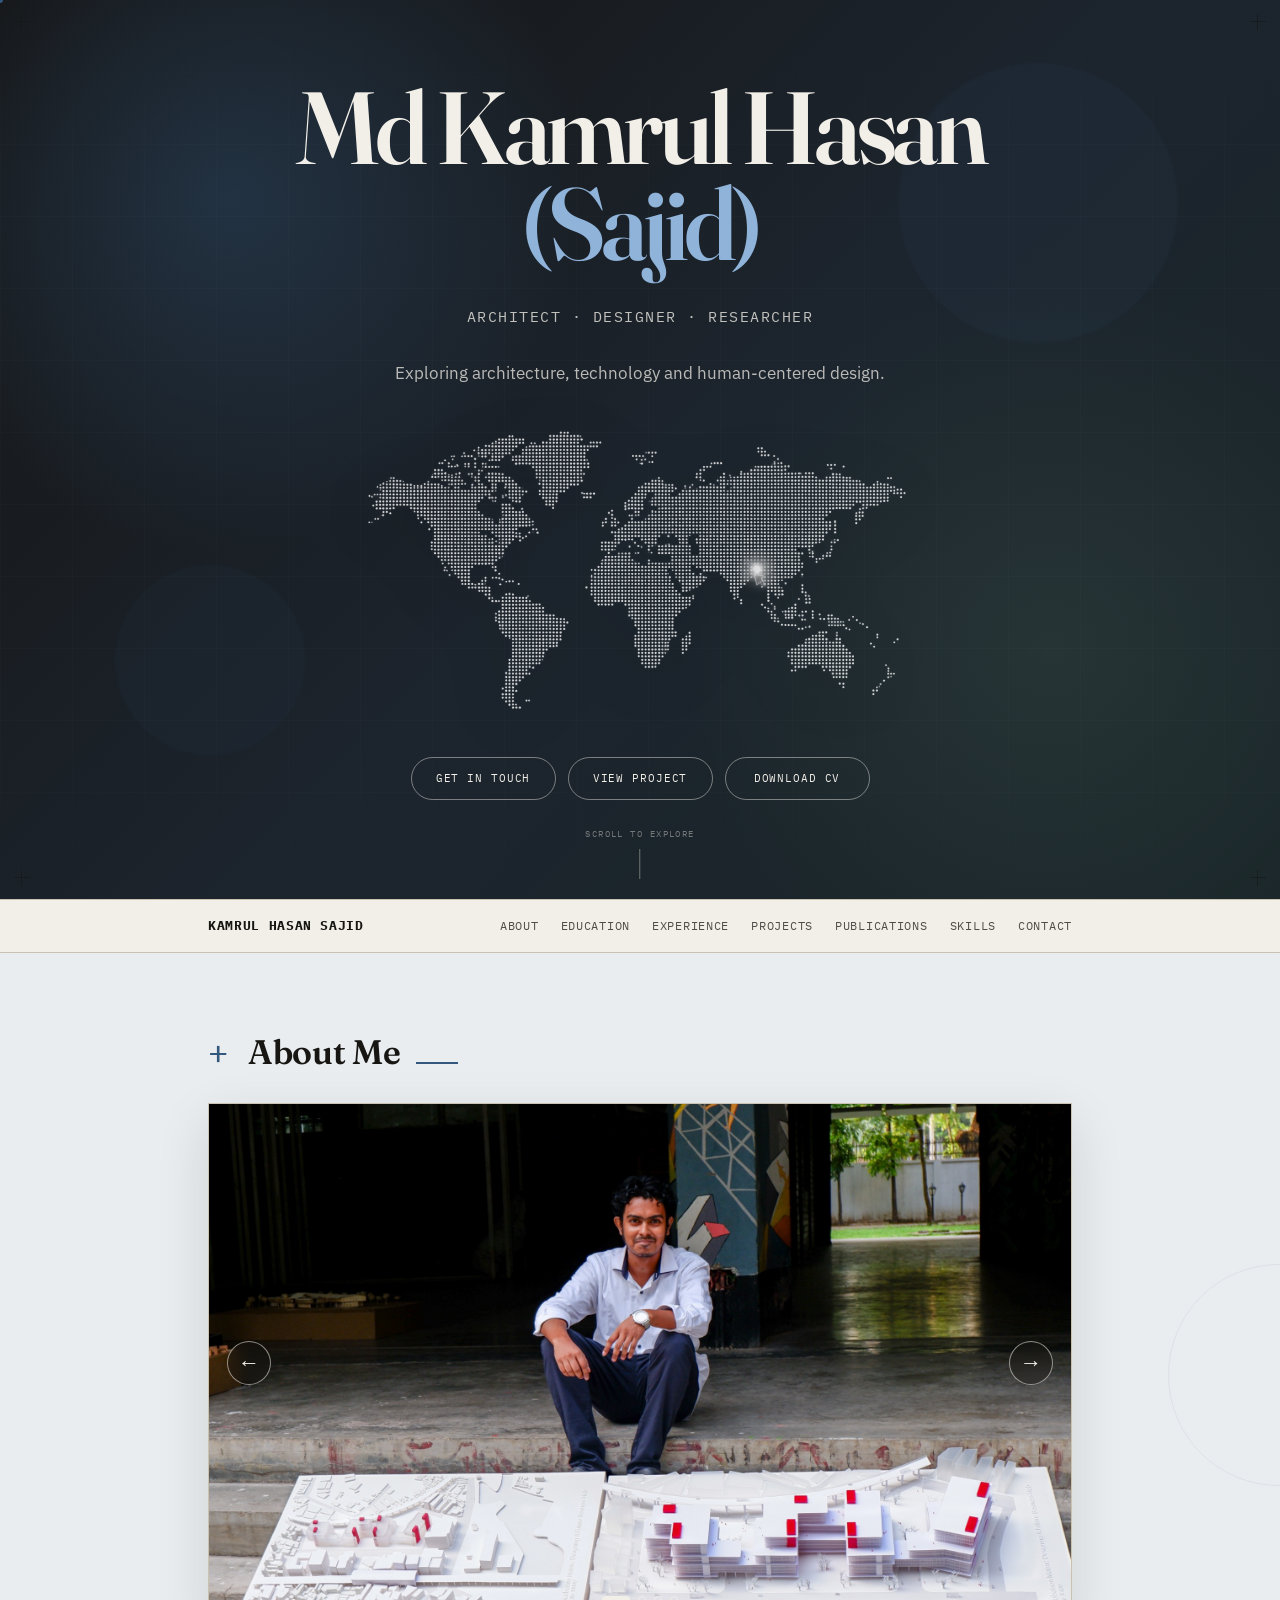
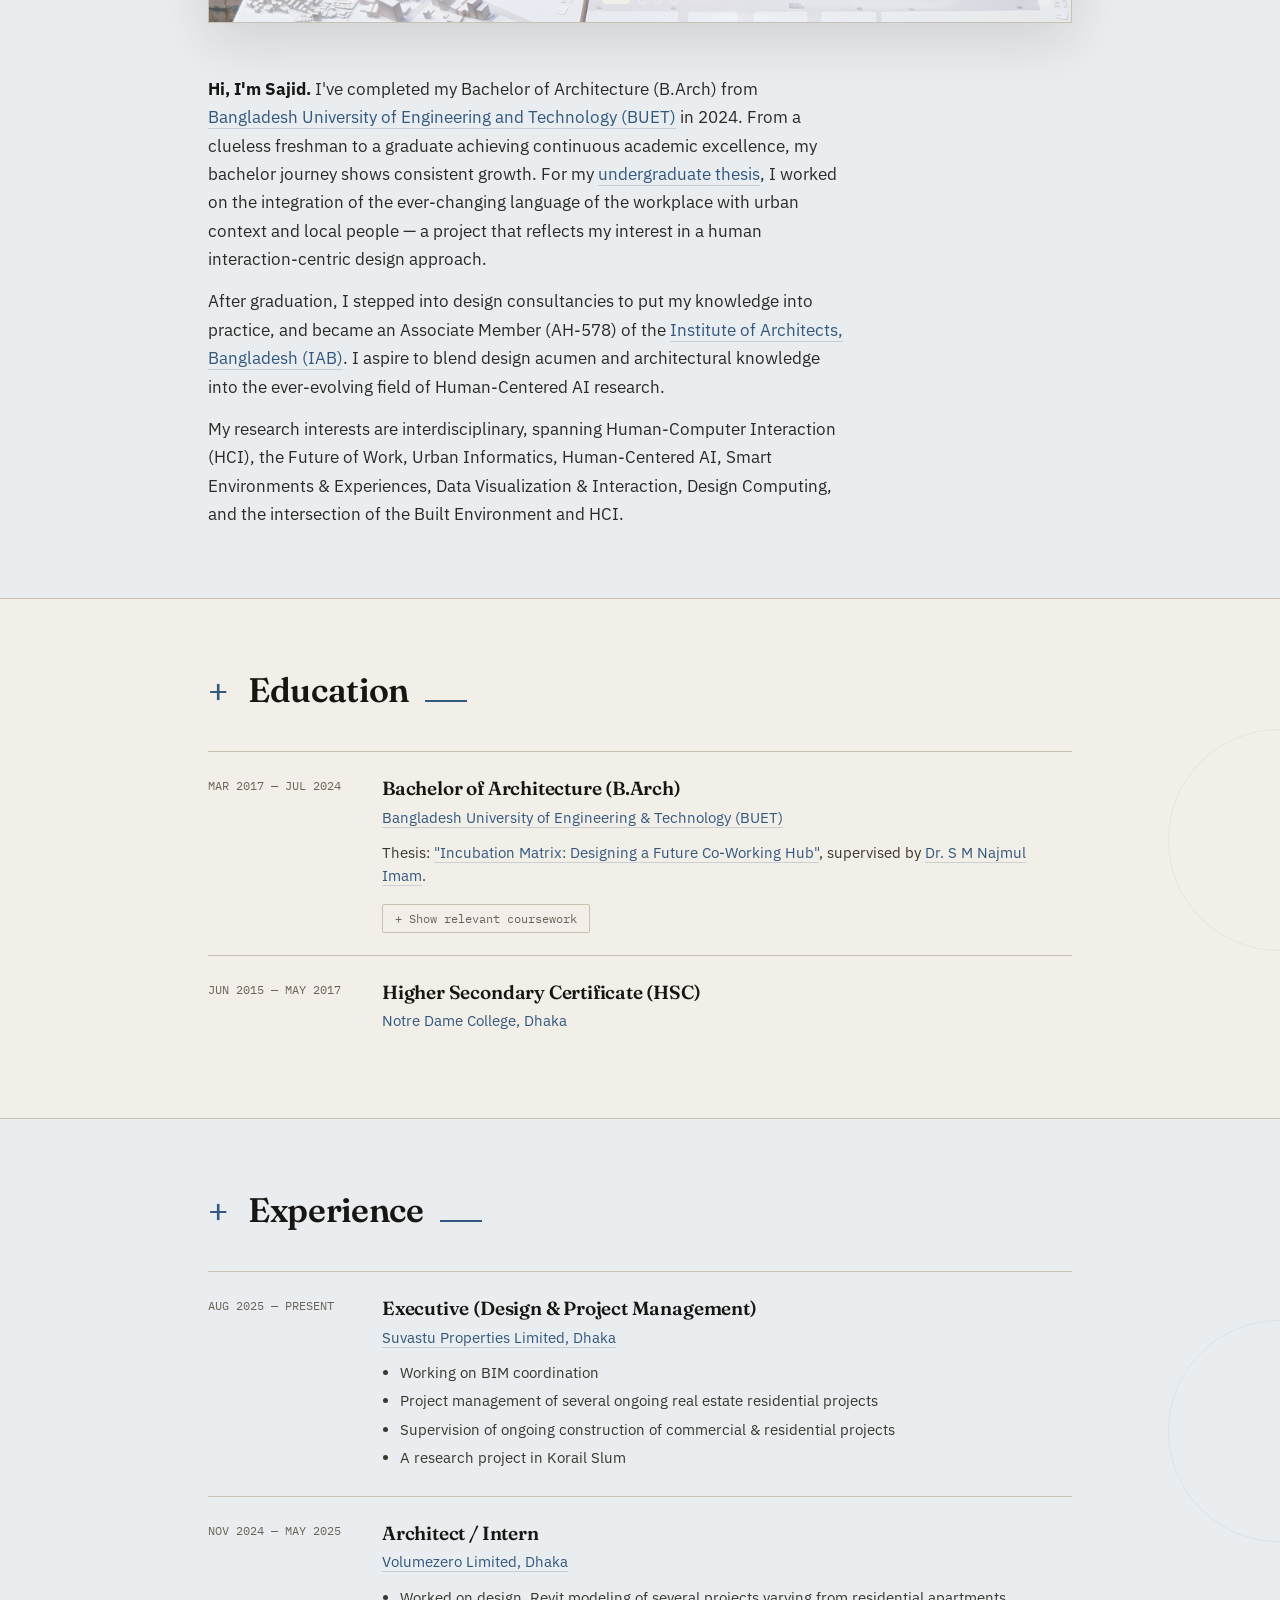
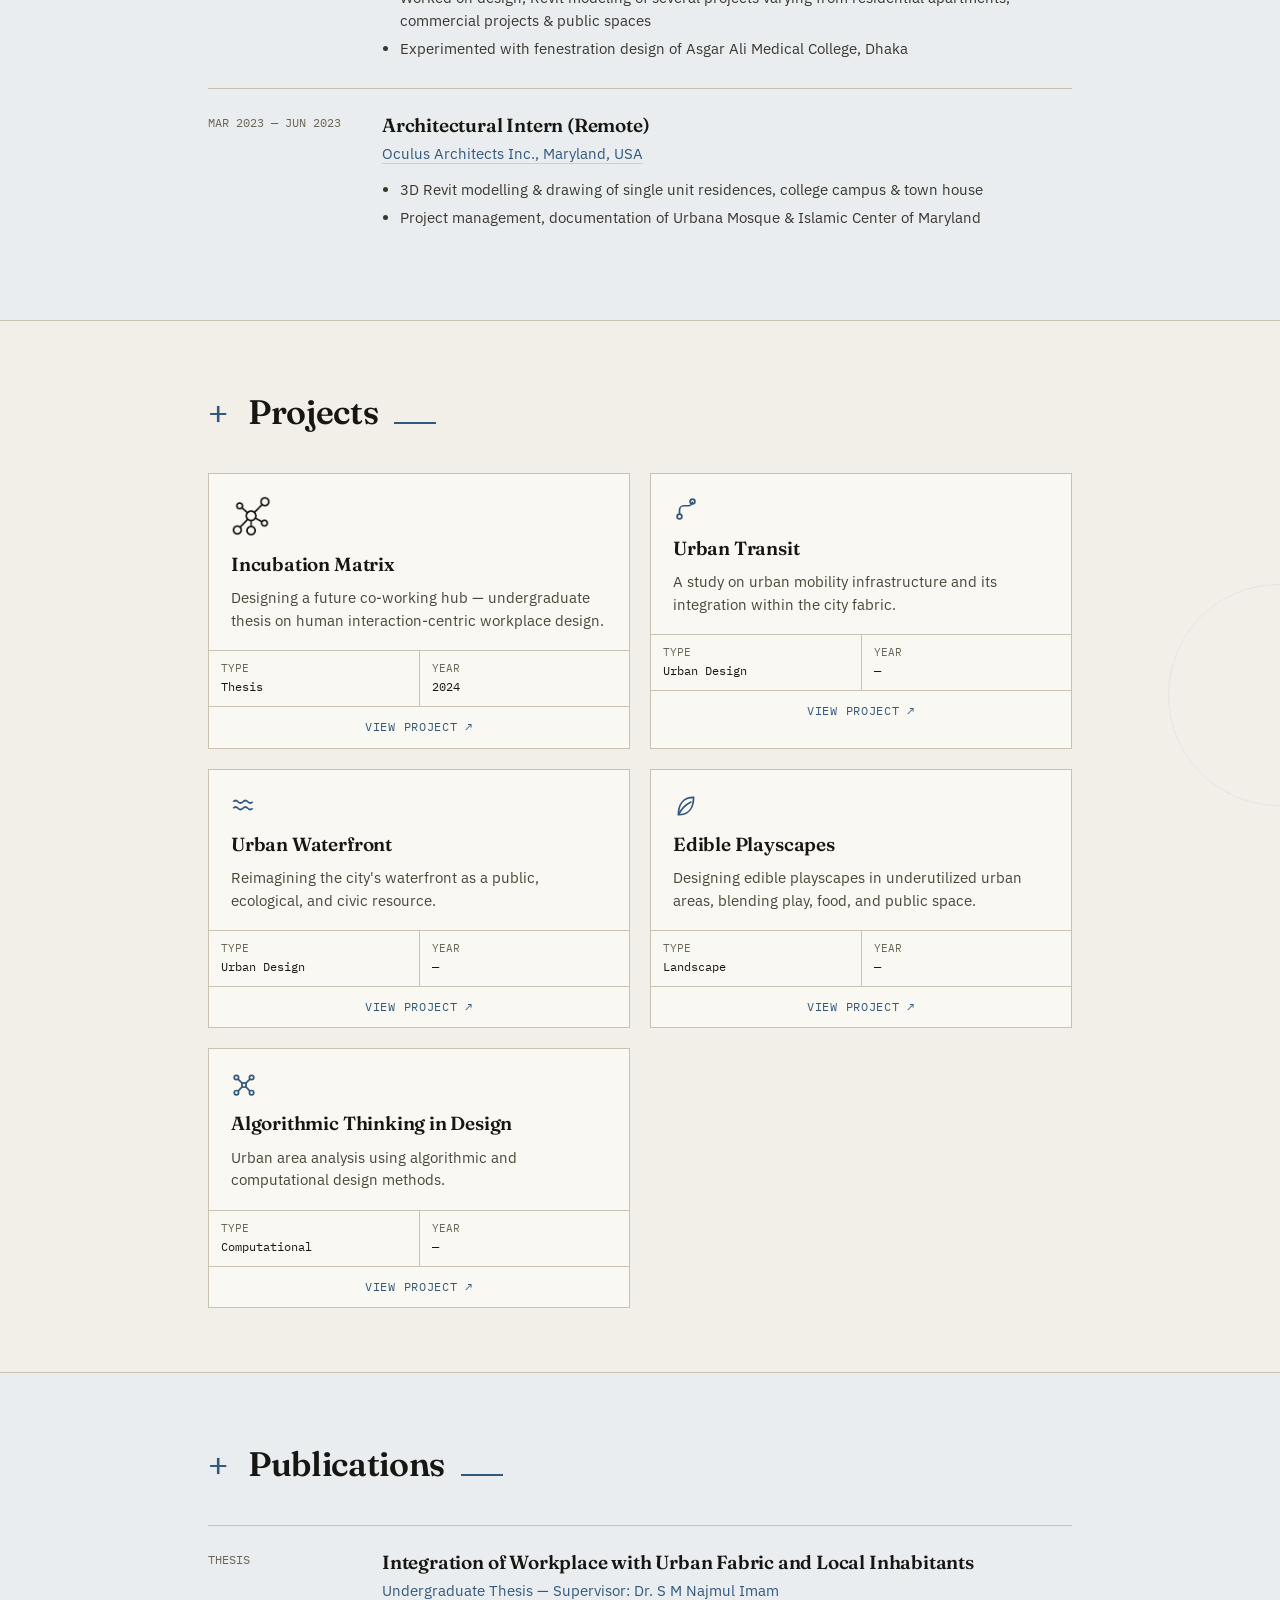
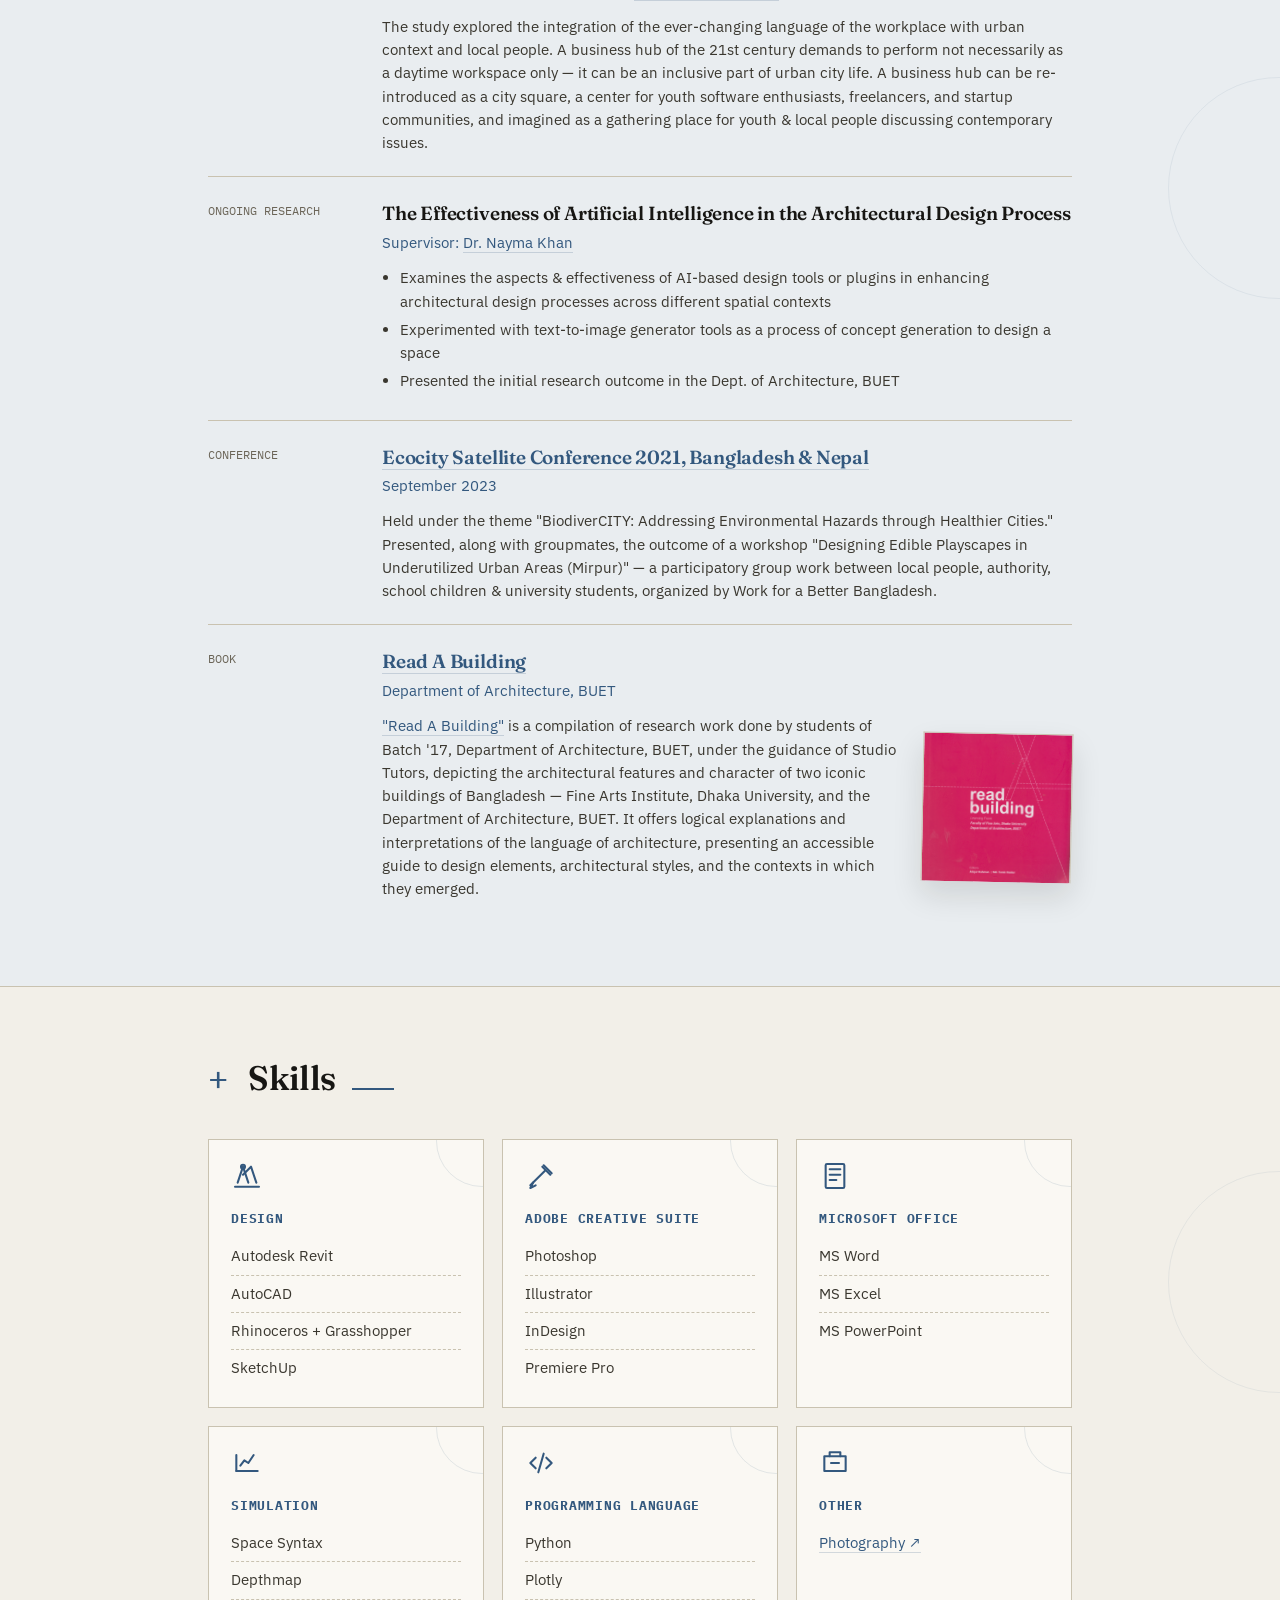
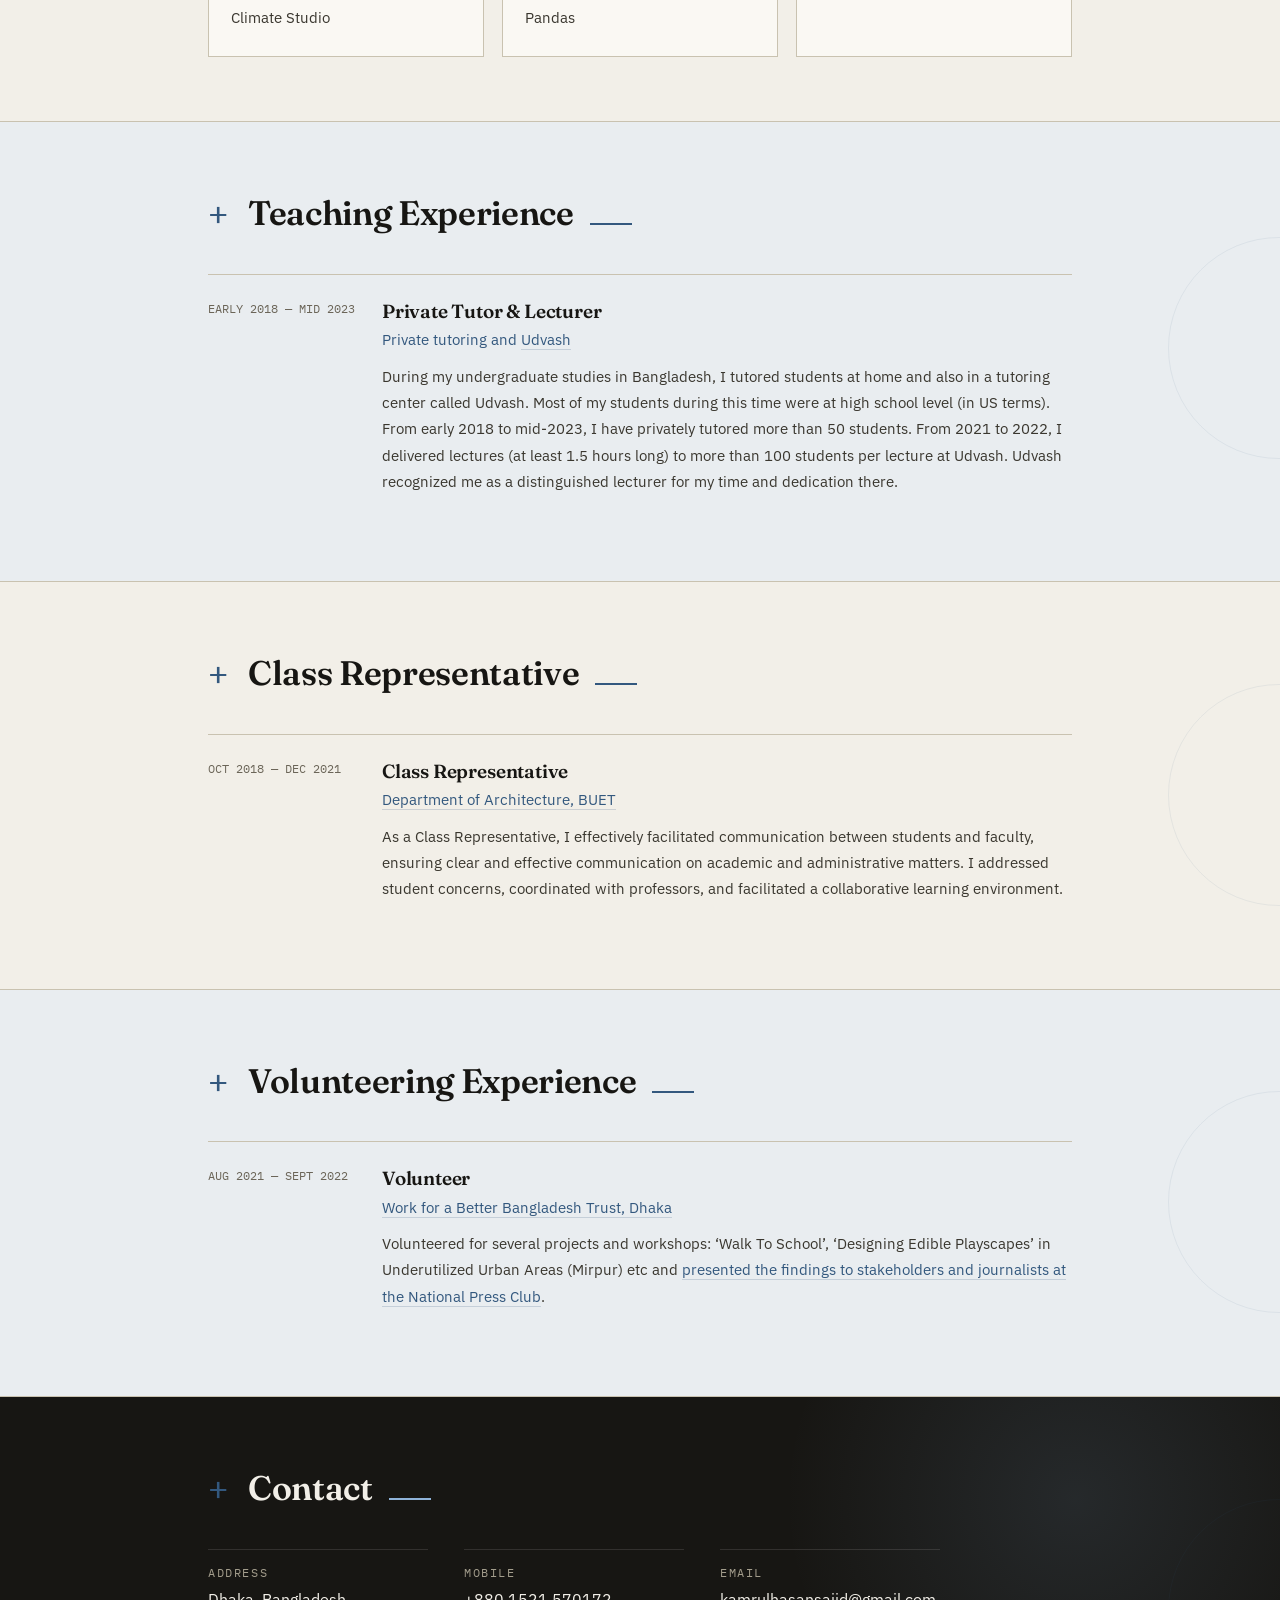
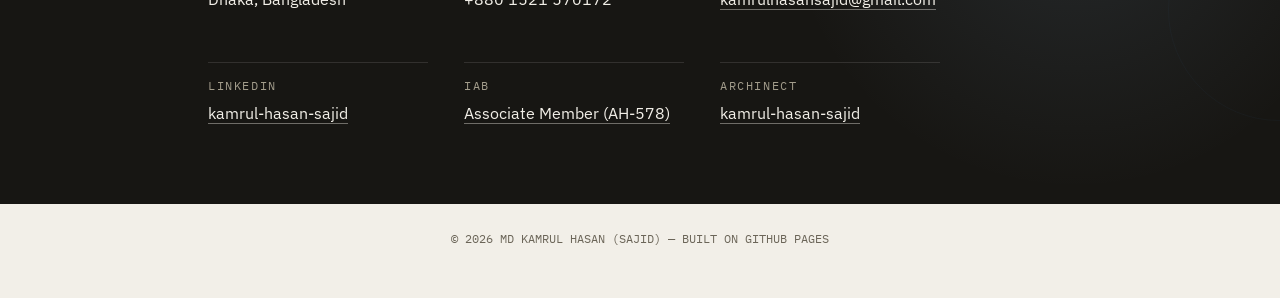
==== commit d1441243: "Add files via upload" ====
--- a/index.html
+++ b/index.html
@@ -29,7 +29,7 @@
 </h1>
 <p class="welcome-role">ARCHITECT · DESIGNER · RESEARCHER</p>
 <p class="welcome-intro">
-      Exploring architecture, computation, technology and human-centered design.
+      Exploring architecture, technology and human-centered design.
     </p>
 <div class="welcome-map-wrap">
 <img alt="World map showing Bangladesh" class="welcome-map" src="World Image bd.png"/>
@@ -57,7 +57,7 @@
 </div>
 </header>
 <section class="hero" id="about">
-<div class="wrap"><div class="sec-head about-head"><h2>About Me</h2><span class="sec-rule"></span></div><div aria-label="Selected moments and work" class="about-slider"><figure class="about-slide active"><img alt="Architecture model and thesis work" loading="lazy" src="about-01.jpg"/></figure><figure class="about-slide"><img alt="BUET Architecture batch gathering" loading="lazy" src="about-02.jpg"/></figure><figure class="about-slide"><img alt="Read A Building event" loading="lazy" src="about-03.jpg"/></figure><figure class="about-slide"><img alt="Presenting architectural work" loading="lazy" src="about-04.jpg"/></figure><button aria-label="Previous image" class="slider-control slider-prev" type="button">←</button><button aria-label="Next image" class="slider-control slider-next" type="button">→</button><div aria-label="Image navigation" class="slider-dots"><button aria-label="Show image 1" class="slider-dot active" data-slide="0" type="button"></button><button aria-label="Show image 2" class="slider-dot" data-slide="1" type="button"></button><button aria-label="Show image 3" class="slider-dot" data-slide="2" type="button"></button><button aria-label="Show image 4" class="slider-dot" data-slide="3" type="button"></button></div></div><div class="about-bio"><p class="bio">Hi, I'm Sajid. I've completed my Bachelor of Architecture (B.Arch) from <a href="https://buet.ac.bd/web/" rel="noopener" target="_blank">Bangladesh University of Engineering and Technology (BUET)</a> in 2024. From a clueless freshman to a graduate achieving continuous academic excellence, my bachelor journey shows consistent growth.</p><p class="bio">For my <a href="project-incubation-matrix.html">undergraduate thesis</a>, I worked on the integration of the ever-changing language of the workplace with urban context and local people — a project that reflects my interest in a human interaction-centric design approach.</p><p class="bio">After graduation, I stepped into design consultancies to put my knowledge into practice, and became an Associate Member (AH-578) of the <a href="https://iab.org.bd/" rel="noopener" target="_blank">Institute of Architects, Bangladesh (IAB)</a>. I aspire to blend design acumen and architectural knowledge into the ever-evolving field of Human-Centered AI research.</p><p class="bio">My research interests are interdisciplinary, spanning Human-Computer Interaction (HCI), the Future of Work, Urban Informatics, Human-Centered AI, Smart Environments &amp; Experiences, Data Visualization &amp; Interaction, Design Computing, and the intersection of the Built Environment and HCI.</p></div></div>
+<div class="wrap"><div class="sec-head about-head"><h2>About Me</h2><span class="sec-rule"></span></div><div aria-label="Selected moments and work" class="about-slider"><figure class="about-slide active"><img alt="Architecture model and thesis work" loading="lazy" src="about-01.jpg"/></figure><figure class="about-slide"><img alt="BUET Architecture batch gathering" loading="lazy" src="about-02.jpg"/></figure><figure class="about-slide"><img alt="Read A Building event" loading="lazy" src="about-03.jpg"/></figure><figure class="about-slide"><img alt="Presenting architectural work" loading="lazy" src="about-04.jpg"/></figure><button aria-label="Previous image" class="slider-control slider-prev" type="button">←</button><button aria-label="Next image" class="slider-control slider-next" type="button">→</button><div aria-label="Image navigation" class="slider-dots"><button aria-label="Show image 1" class="slider-dot active" data-slide="0" type="button"></button><button aria-label="Show image 2" class="slider-dot" data-slide="1" type="button"></button><button aria-label="Show image 3" class="slider-dot" data-slide="2" type="button"></button><button aria-label="Show image 4" class="slider-dot" data-slide="3" type="button"></button></div></div><div class="about-bio"><p class="bio"><strong>Hi, I'm Sajid.</strong> I've completed my Bachelor of Architecture (B.Arch) from <a href="https://buet.ac.bd/web/" rel="noopener" target="_blank">Bangladesh University of Engineering and Technology (BUET)</a> in 2024. From a clueless freshman to a graduate achieving continuous academic excellence, my bachelor journey shows consistent growth. For my <a href="project-incubation-matrix.html">undergraduate thesis</a>, I worked on the integration of the ever-changing language of the workplace with urban context and local people — a project that reflects my interest in a human interaction-centric design approach.</p><p class="bio">After graduation, I stepped into design consultancies to put my knowledge into practice, and became an Associate Member (AH-578) of the <a href="https://iab.org.bd/" rel="noopener" target="_blank">Institute of Architects, Bangladesh (IAB)</a>. I aspire to blend design acumen and architectural knowledge into the ever-evolving field of Human-Centered AI research.</p><p class="bio">My research interests are interdisciplinary, spanning Human-Computer Interaction (HCI), the Future of Work, Urban Informatics, Human-Centered AI, Smart Environments &amp; Experiences, Data Visualization &amp; Interaction, Design Computing, and the intersection of the Built Environment and HCI.</p></div></div>
 </section>
 <section id="education">
 <div class="wrap">
@@ -139,7 +139,7 @@
 <div class="sheet">
 <a href="project-incubation-matrix.html" style="border-bottom:none; color:inherit;">
 <div class="sheet-body">
-<div class="sheet-icon"><svg viewbox="0 0 24 24"><rect height="18" width="16" x="4" y="3"></rect><line x1="8" x2="8" y1="7" y2="7.01"></line><line x1="12" x2="12" y1="7" y2="7.01"></line><line x1="16" x2="16" y1="7" y2="7.01"></line><line x1="8" x2="8" y1="11" y2="11.01"></line><line x1="12" x2="12" y1="11" y2="11.01"></line><line x1="16" x2="16" y1="11" y2="11.01"></line><line x1="8" x2="8" y1="15" y2="15.01"></line><line x1="12" x2="12" y1="15" y2="15.01"></line><rect height="6" width="4" x="10" y="15"></rect></svg></div>
+<div class="sheet-icon thesis-network-icon"><img alt="Network icon" src="thesis-network-icon.jpg"/></div>
 <h3>Incubation Matrix</h3>
 <p>Designing a future co-working hub — undergraduate thesis on human interaction-centric workplace design.</p>
 </div>
@@ -251,7 +251,7 @@
 
 <div class="book-layout"><div class="book-copy"><p style="font-size:15px; color:#3a372f; margin:12px 0 0;">
 <a href="https://opac.northsouth.edu/cgi-bin/koha/opac-detail.pl?biblionumber=30333" rel="noopener" target="_blank">"Read A Building"</a> is a compilation of research work done by students of Batch '17, Department of Architecture, BUET, under the guidance of Studio Tutors, depicting the architectural features and character of two iconic buildings of Bangladesh — Fine Arts Institute, Dhaka University, and the Department of Architecture, BUET. It offers logical explanations and interpretations of the language of architecture, presenting an accessible guide to design elements, architectural styles, and the contexts in which they emerged.
-        </p></div><figure class="book-cover"><img alt="Cover of Read A Building" src="read-a-building-cover.png"/></figure></div></div>
+        </p></div><a aria-label="View Read A Building in NSU Library catalog" class="book-cover" href="https://opac.northsouth.edu/cgi-bin/koha/opac-detail.pl?biblionumber=30333" rel="noopener" target="_blank"><img alt="Cover of Read A Building" src="read-a-building-cover.png"/></a></div></div>
 </div>
 </div>
 </section><section id="skills">
@@ -334,7 +334,7 @@
 </div>
 <div class="contact-item">
 <div class="label">IAB</div>
-<div class="val">Associate Member (AH-578)</div>
+<div class="val"><a href="https://iab.org.bd/" rel="noopener" target="_blank">Associate Member (AH-578)</a></div>
 </div>
 <div class="contact-item"><div class="label">Archinect</div><div class="val"><a href="https://archinect.com/kamrul-hasan-sajid" rel="noopener" target="_blank">kamrul-hasan-sajid</a></div></div></div>
 </div>
--- a/style.css
+++ b/style.css
@@ -771,3 +771,60 @@
     transform:none!important;
   }
 }
+
+
+/* =========================================================
+   V3 — UNIFORM SECTION HARMONY & REFINED ABOUT / LINKS
+   ========================================================= */
+:root{
+  --section-a:#f2efe8;
+  --section-b:#e9edf0;
+}
+/* Two-color rhythm across the full portfolio */
+section:not(.welcome-screen):not(#contact){
+  background:var(--section-a);
+}
+section:not(.welcome-screen):not(#contact):nth-of-type(even){
+  background:var(--section-b);
+}
+/* Preserve the two-color system by removing the previous one-off extra-section gradient */
+.extra-section{background:var(--section-a)!important;}
+.extra-section:nth-of-type(even){background:var(--section-b)!important;}
+
+/* A clearer visual gap between the gallery and biography, with matching edges */
+.about-slider{margin-bottom:0;}
+.about-bio{
+  width:100%;
+  max-width:none;
+  margin-top:52px;
+  padding-top:0;
+}
+.about-bio .bio{
+  max-width:none;
+  width:100%;
+}
+.about-bio .bio strong{font-weight:700;color:var(--ink);}
+
+/* Provided network motif for the thesis project */
+.thesis-network-icon{
+  width:42px;
+  height:42px;
+  margin-bottom:12px;
+  overflow:hidden;
+  border-radius:2px;
+}
+.thesis-network-icon img{
+  width:100%;
+  height:100%;
+  display:block;
+  object-fit:cover;
+  mix-blend-mode:multiply;
+}
+
+/* Clickable book cover keeps the same visual treatment */
+a.book-cover{display:block;border-bottom:none;color:inherit;}
+a.book-cover:hover{border-bottom:none;}
+
+@media (max-width:760px){
+  .about-bio{margin-top:40px;}
+}
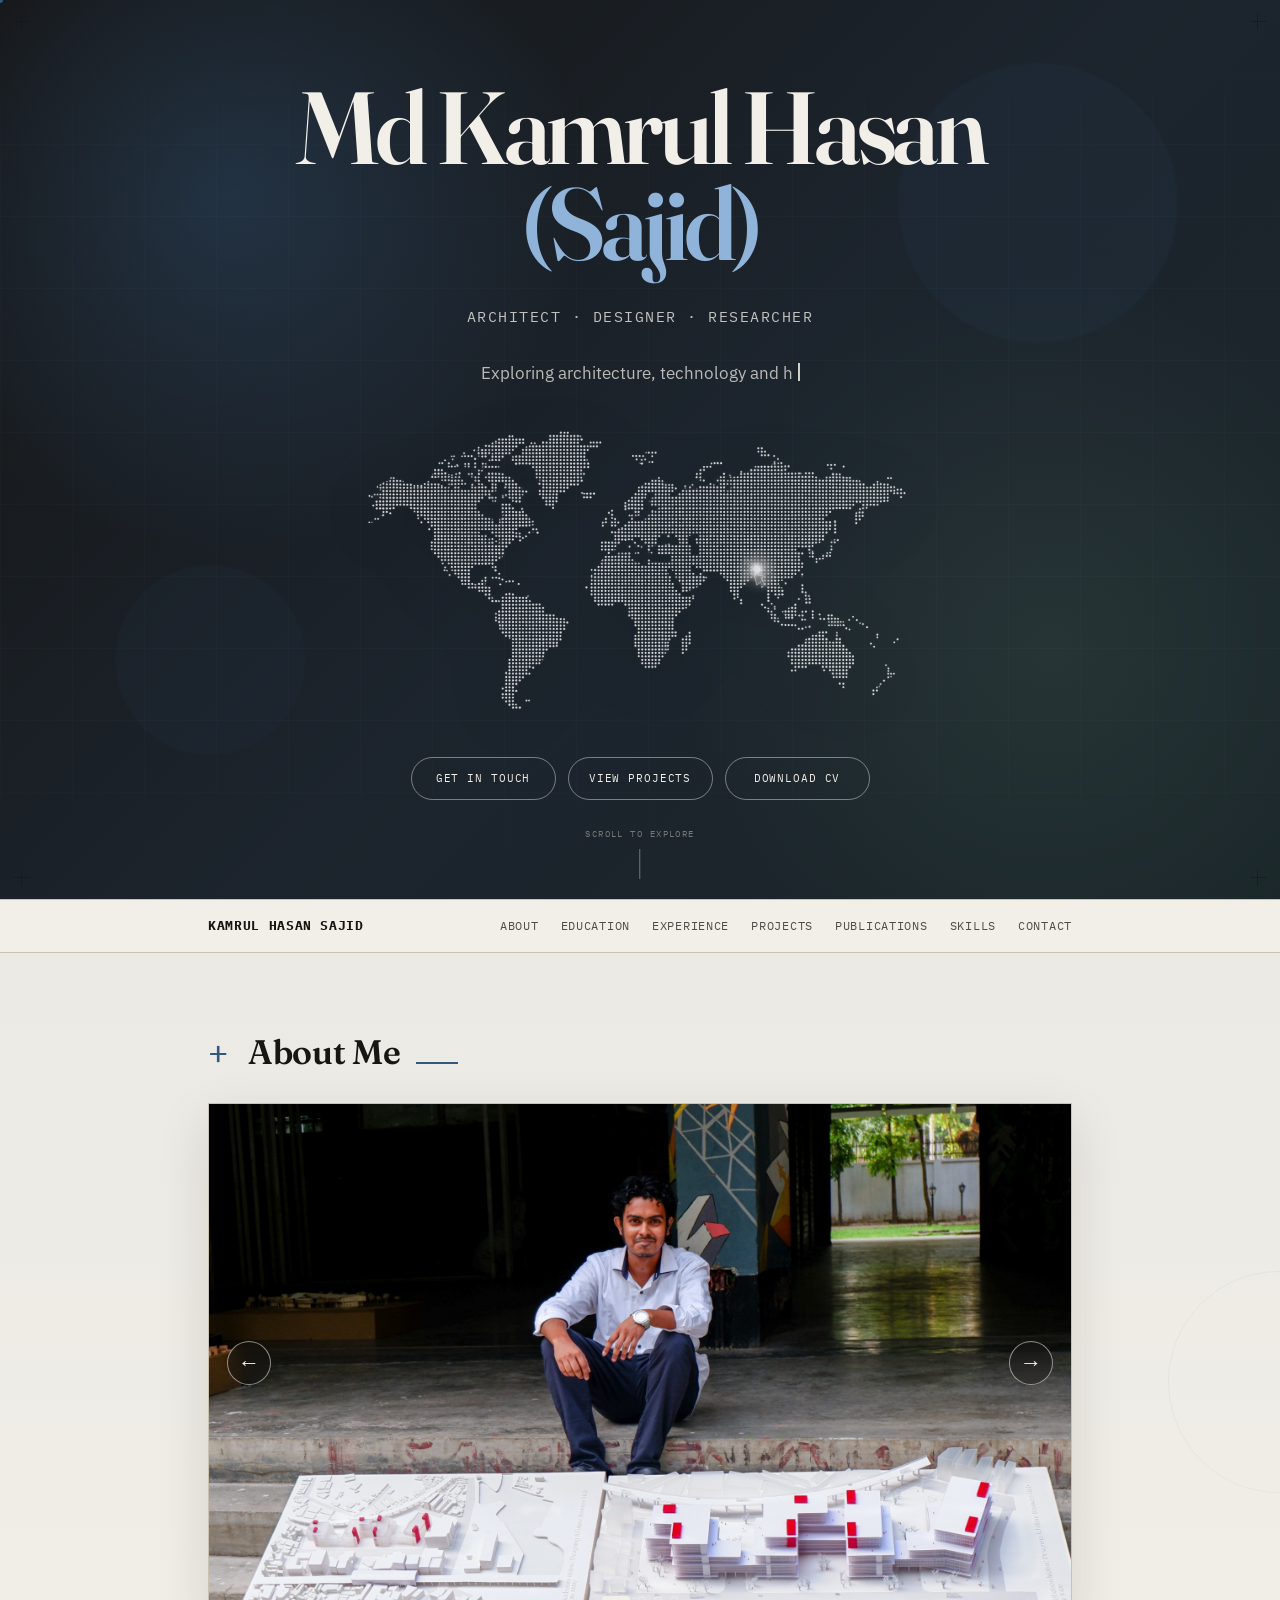
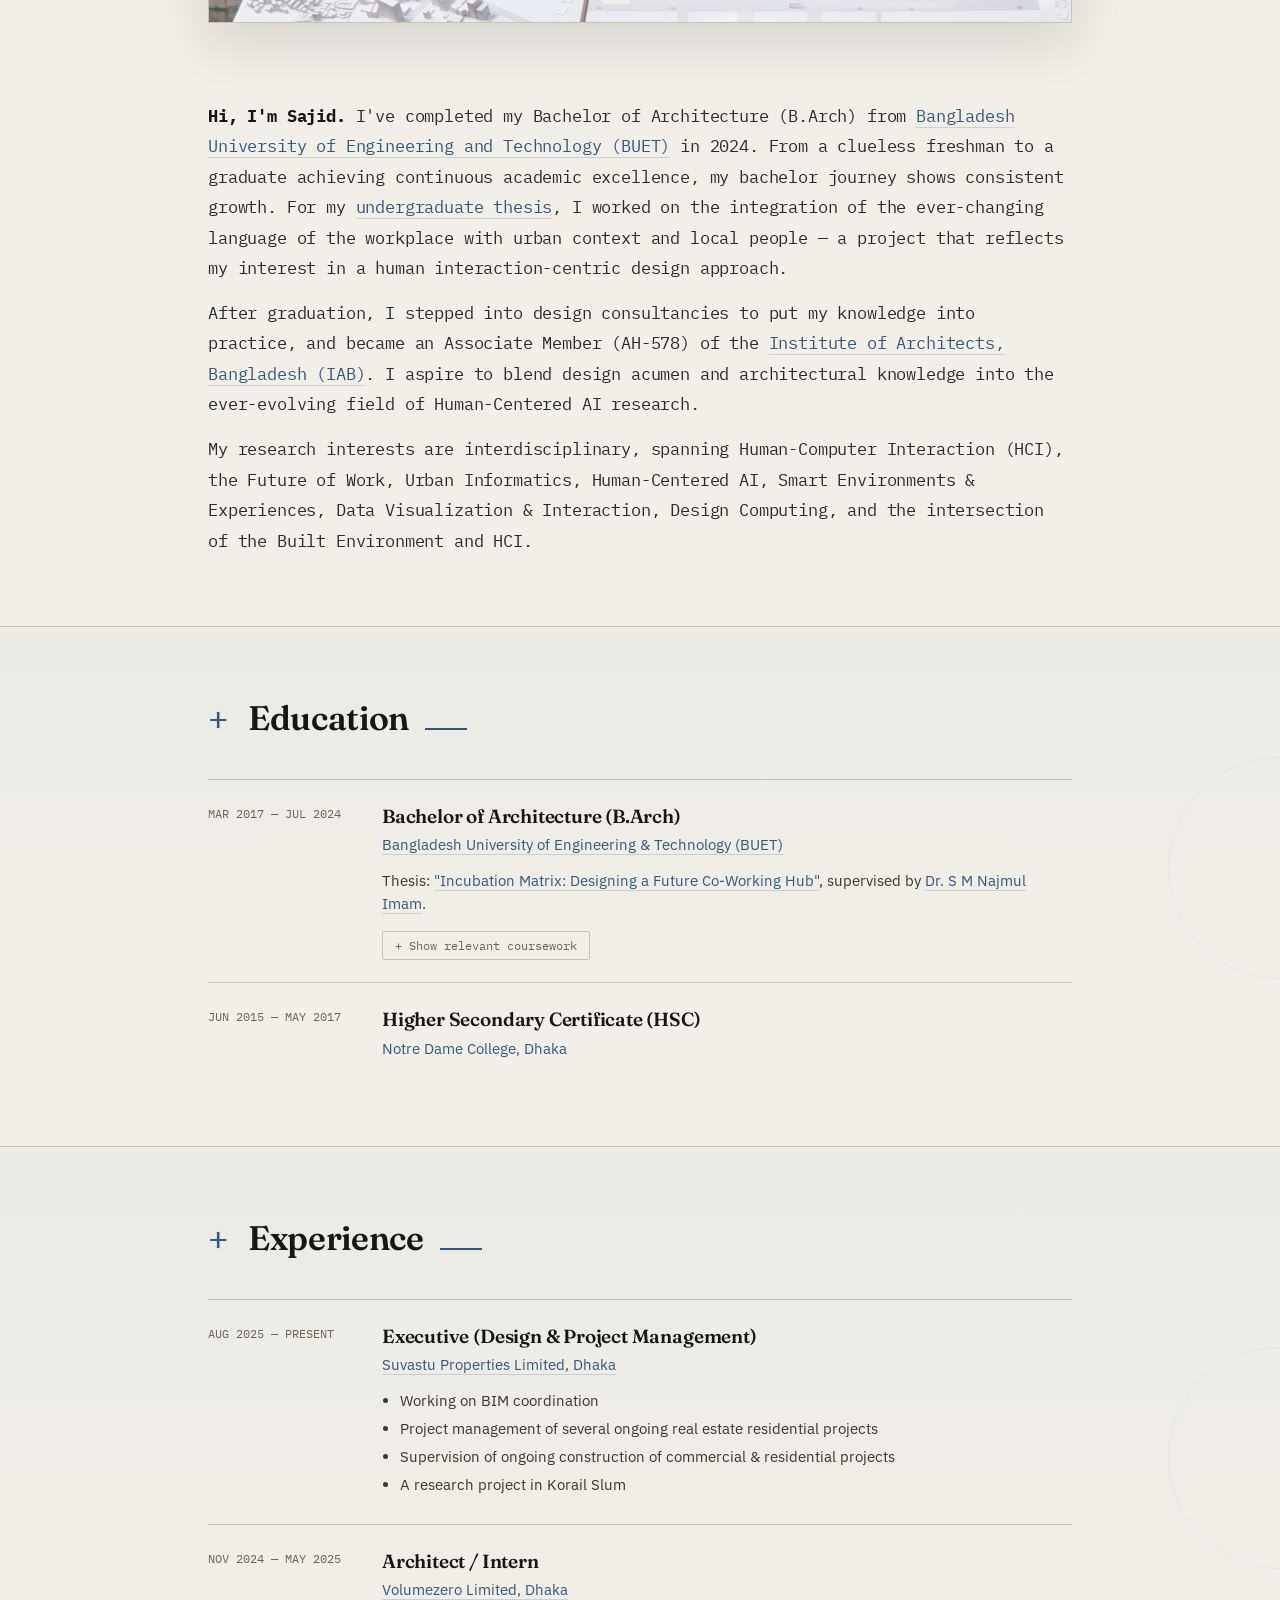
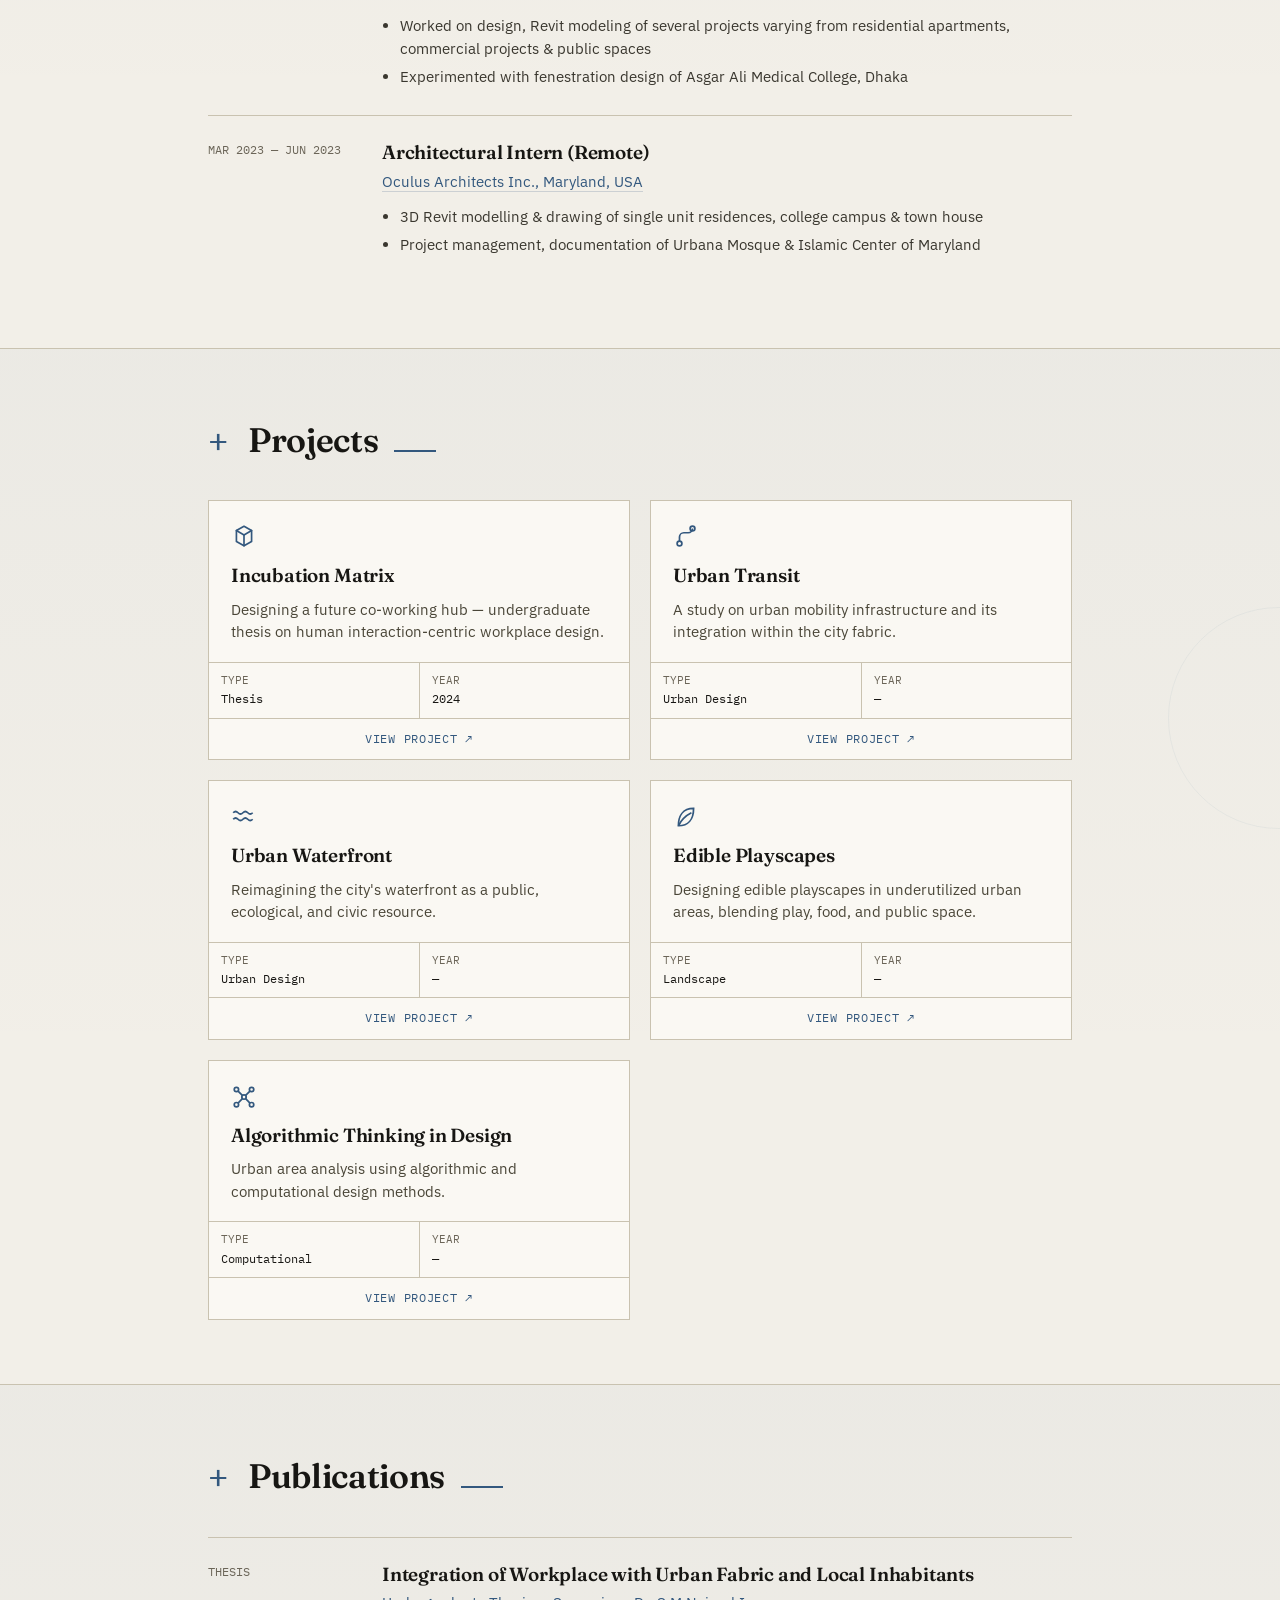
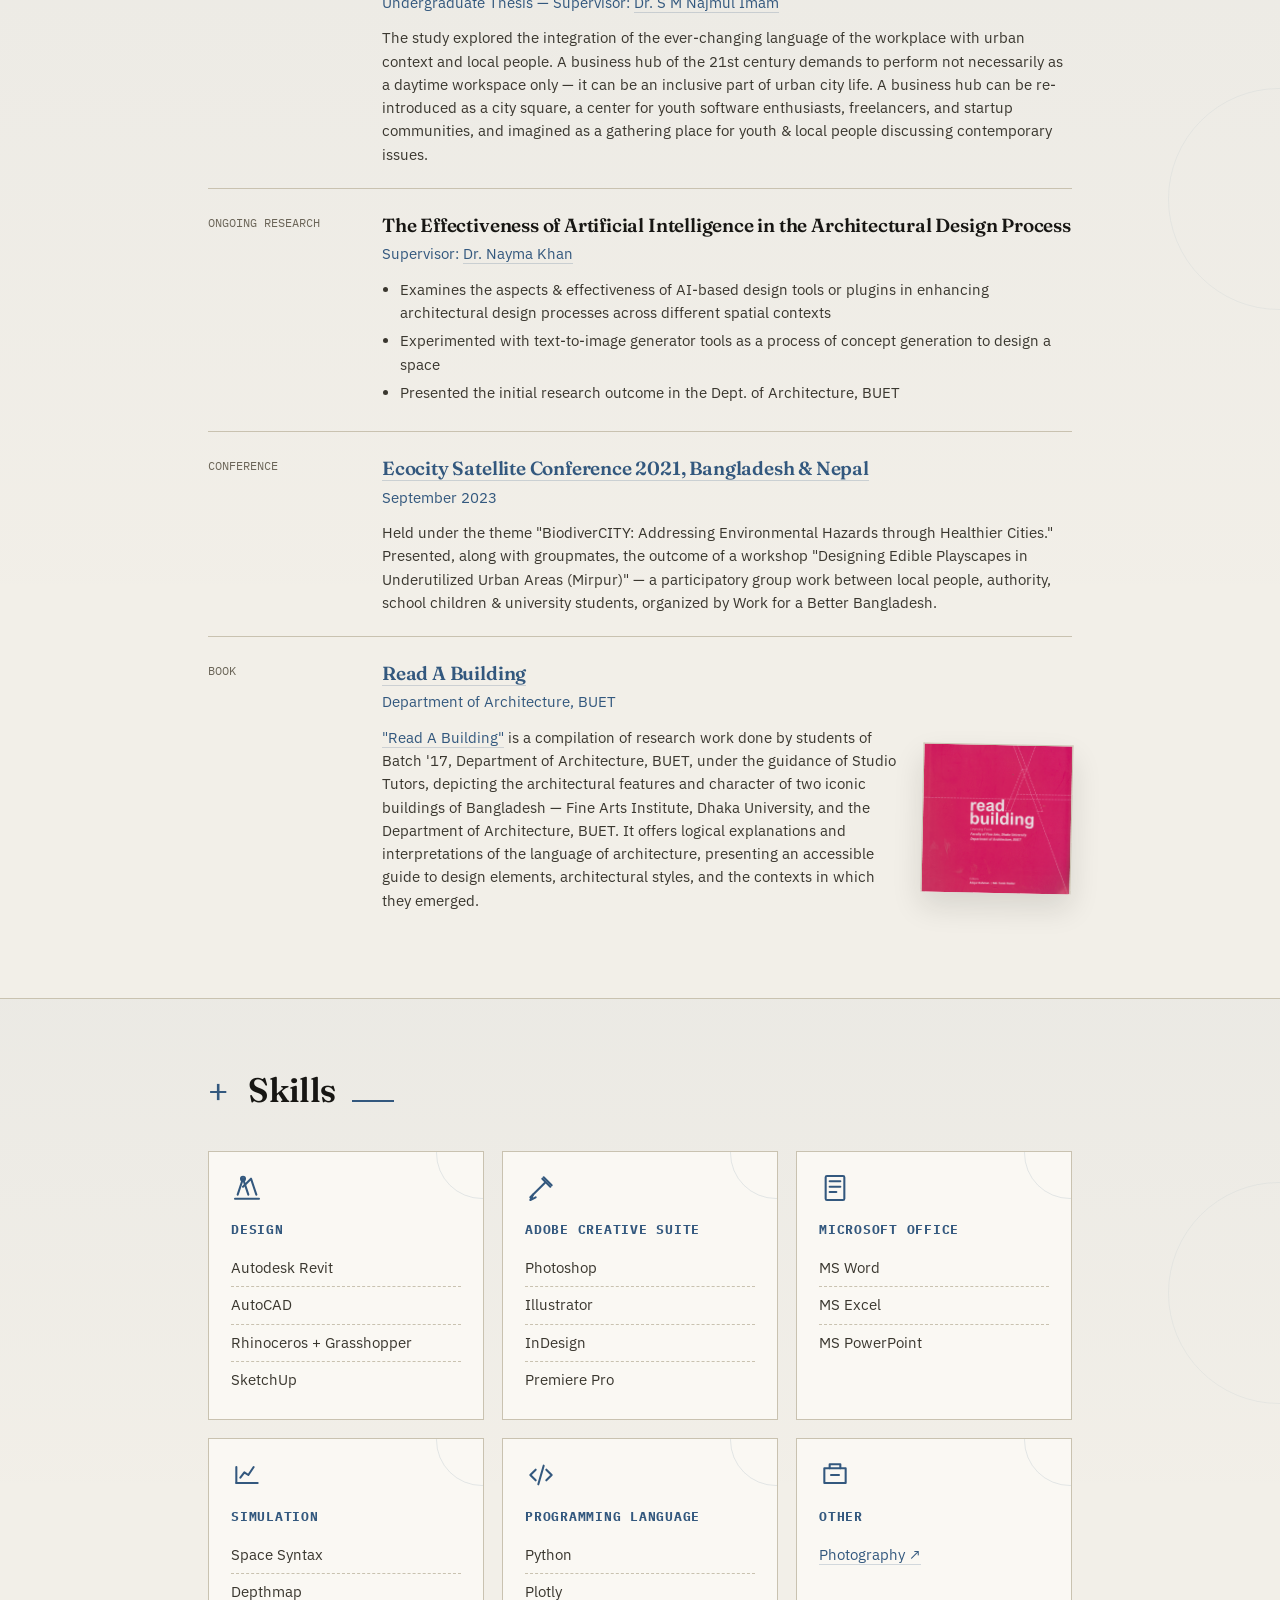
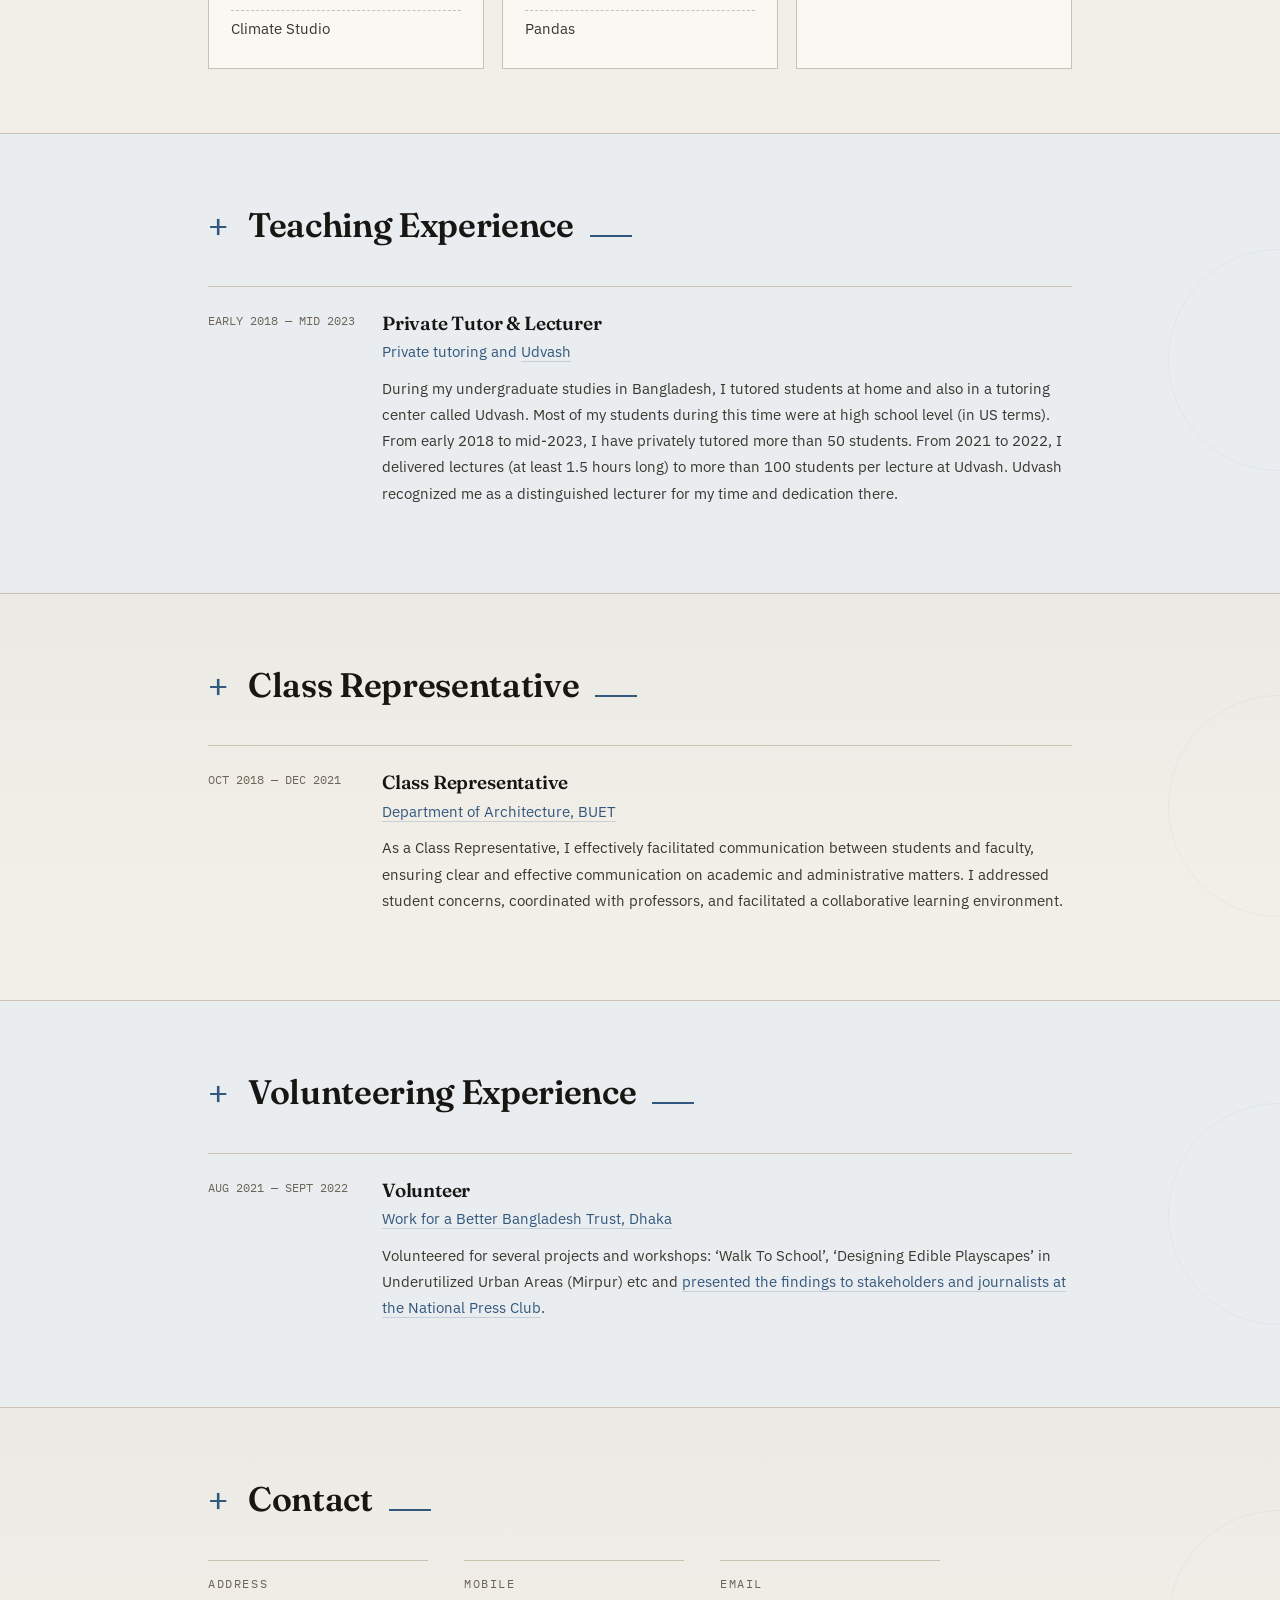
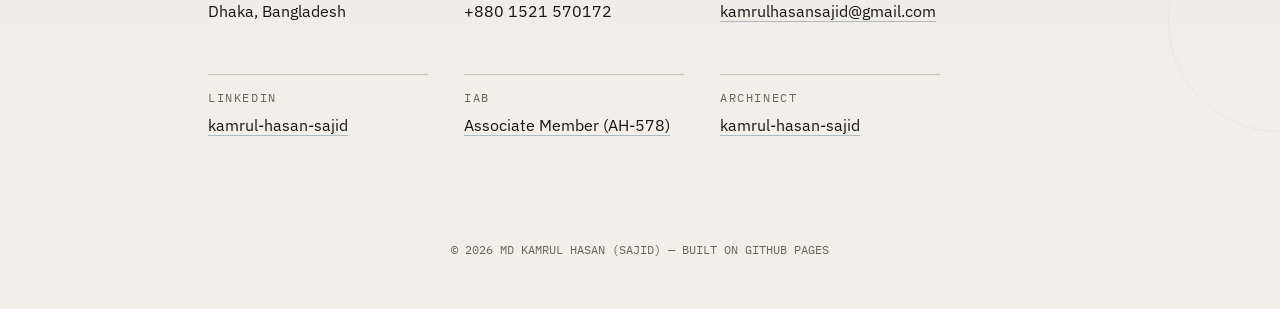
==== commit f75a8ca2: "Add files via upload" ====
--- a/index.html
+++ b/index.html
@@ -36,7 +36,7 @@
 
 </div>
 
-<div class="welcome-actions"><a class="welcome-action" href="#contact">Get in Touch</a><a class="welcome-action" href="#projects">View Project</a><a class="welcome-action" download="" href="Academic CV_Md Kamrul Hasan.pdf">Download CV</a></div></div>
+<div class="welcome-actions"><a class="welcome-action" href="#contact">Get in Touch</a><a class="welcome-action" href="#projects">View Projects</a><a class="welcome-action" download="" href="Academic CV_Md Kamrul Hasan.pdf">Download CV</a></div></div>
 <div aria-hidden="true" class="welcome-scroll">
 <span>SCROLL TO EXPLORE</span>
 <i></i>
@@ -139,7 +139,7 @@
 <div class="sheet">
 <a href="project-incubation-matrix.html" style="border-bottom:none; color:inherit;">
 <div class="sheet-body">
-<div class="sheet-icon thesis-network-icon"><img alt="Network icon" src="thesis-network-icon.jpg"/></div>
+<div class="sheet-icon thesis-cube-icon"><svg viewBox="0 0 24 24" aria-hidden="true"><path d="M12 3 19 7v10l-7 4-7-4V7l7-4Z"></path><path d="m5 7 7 4 7-4"></path><path d="M12 11v10"></path></svg></div>
 <h3>Incubation Matrix</h3>
 <p>Designing a future co-working hub — undergraduate thesis on human interaction-centric workplace design.</p>
 </div>
--- a/style.css
+++ b/style.css
@@ -828,3 +828,59 @@
 @media (max-width:760px){
   .about-bio{margin-top:40px;}
 }
+
+
+/* =========================================================
+   V4 — UNIFORM GRADIENT SYSTEM & ABOUT REFINEMENTS
+   ========================================================= */
+
+/* Restore the subtle Teaching Experience-style gradient across every content section */
+section:not(.welcome-screen){
+  background:linear-gradient(180deg, rgba(51,88,126,.035), transparent 70%)!important;
+}
+section:not(.welcome-screen)::after{opacity:.72;}
+#contact{
+  color:var(--ink)!important;
+}
+#contact h2, #contact .contact-item .val, #contact .contact-item .val a{
+  color:var(--ink)!important;
+}
+#contact .contact-item .label{color:var(--muted)!important;}
+#contact .contact-item .val a{border-bottom-color:rgba(51,88,126,.35)!important;}
+#contact .sec-rule{background:var(--line)!important;}
+#contact .sec-head::after{background:var(--blue)!important;}
+#contact .contact-item{border-top-color:var(--line)!important;}
+
+/* About: biography matches the gallery width, with a more deliberate separation */
+.about-bio{
+  width:100%!important;
+  max-width:none!important;
+  margin-top:78px!important;
+  box-sizing:border-box;
+}
+.about-bio .bio{
+  width:100%!important;
+  max-width:none!important;
+  box-sizing:border-box;
+  font-family:'IBM Plex Mono', monospace;
+  font-size:15.5px;
+  line-height:1.85;
+  letter-spacing:-.01em;
+}
+.about-bio .bio + .bio{margin-top:20px;}
+
+/* Thesis icon: clean line cube, visually consistent with the other project SVG icons */
+.thesis-network-icon{display:none!important;}
+.thesis-cube-icon svg{
+  width:100%;
+  height:100%;
+  stroke:currentColor;
+  fill:none;
+  stroke-width:1.55;
+  stroke-linecap:round;
+  stroke-linejoin:round;
+}
+
+@media (max-width:760px){
+  .about-bio{margin-top:58px!important;}
+}
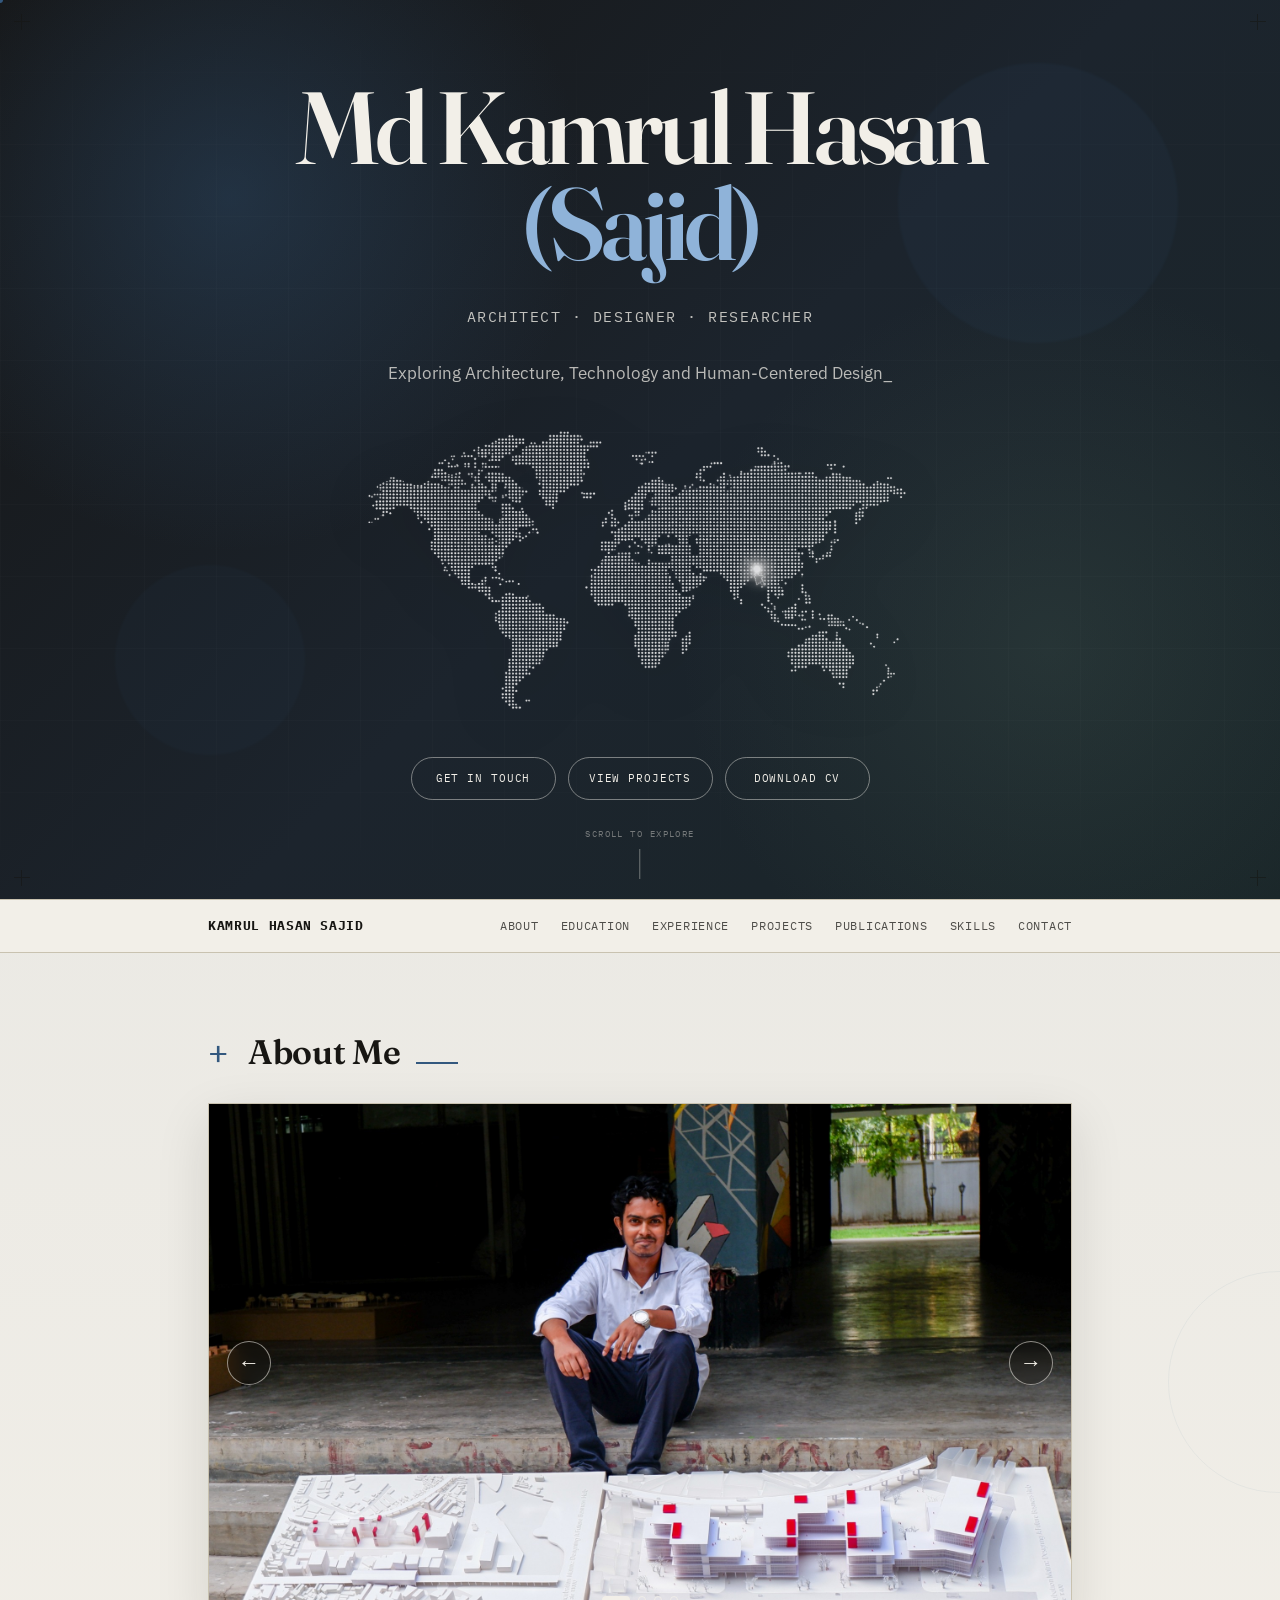
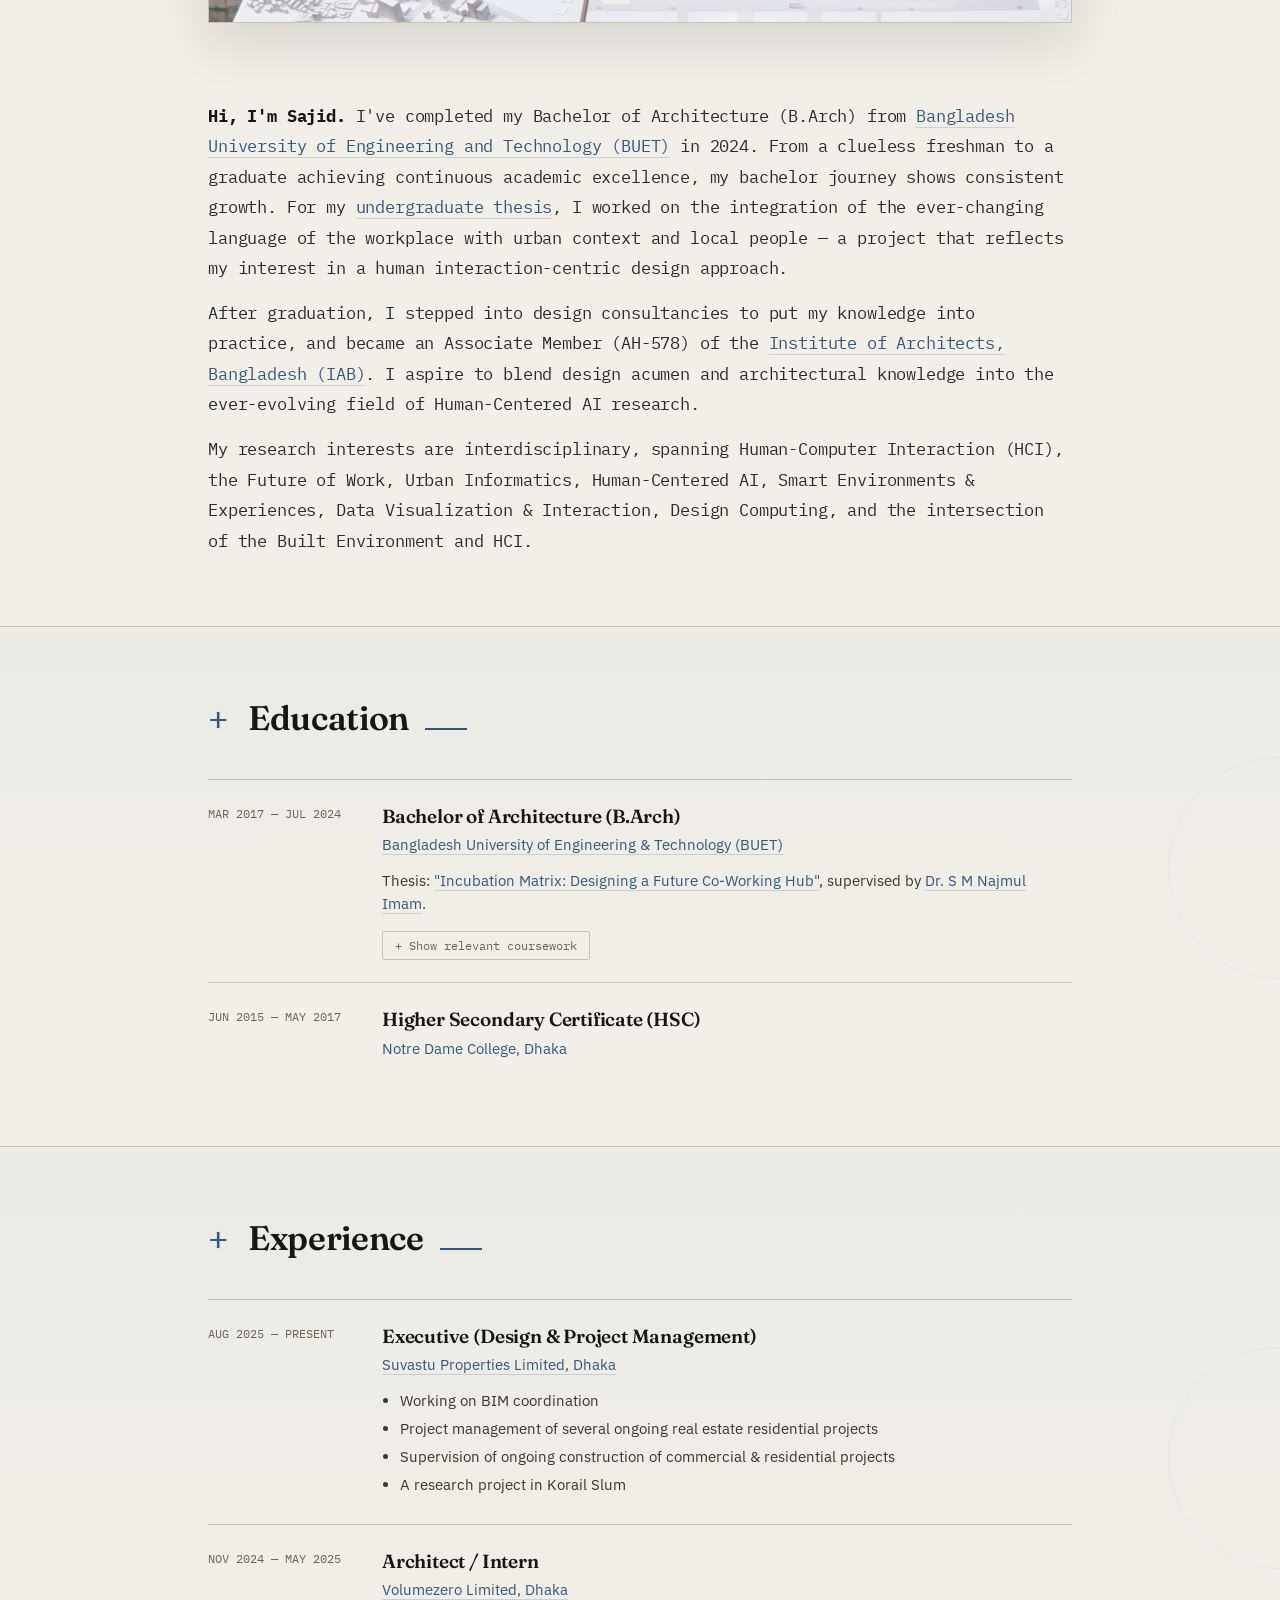
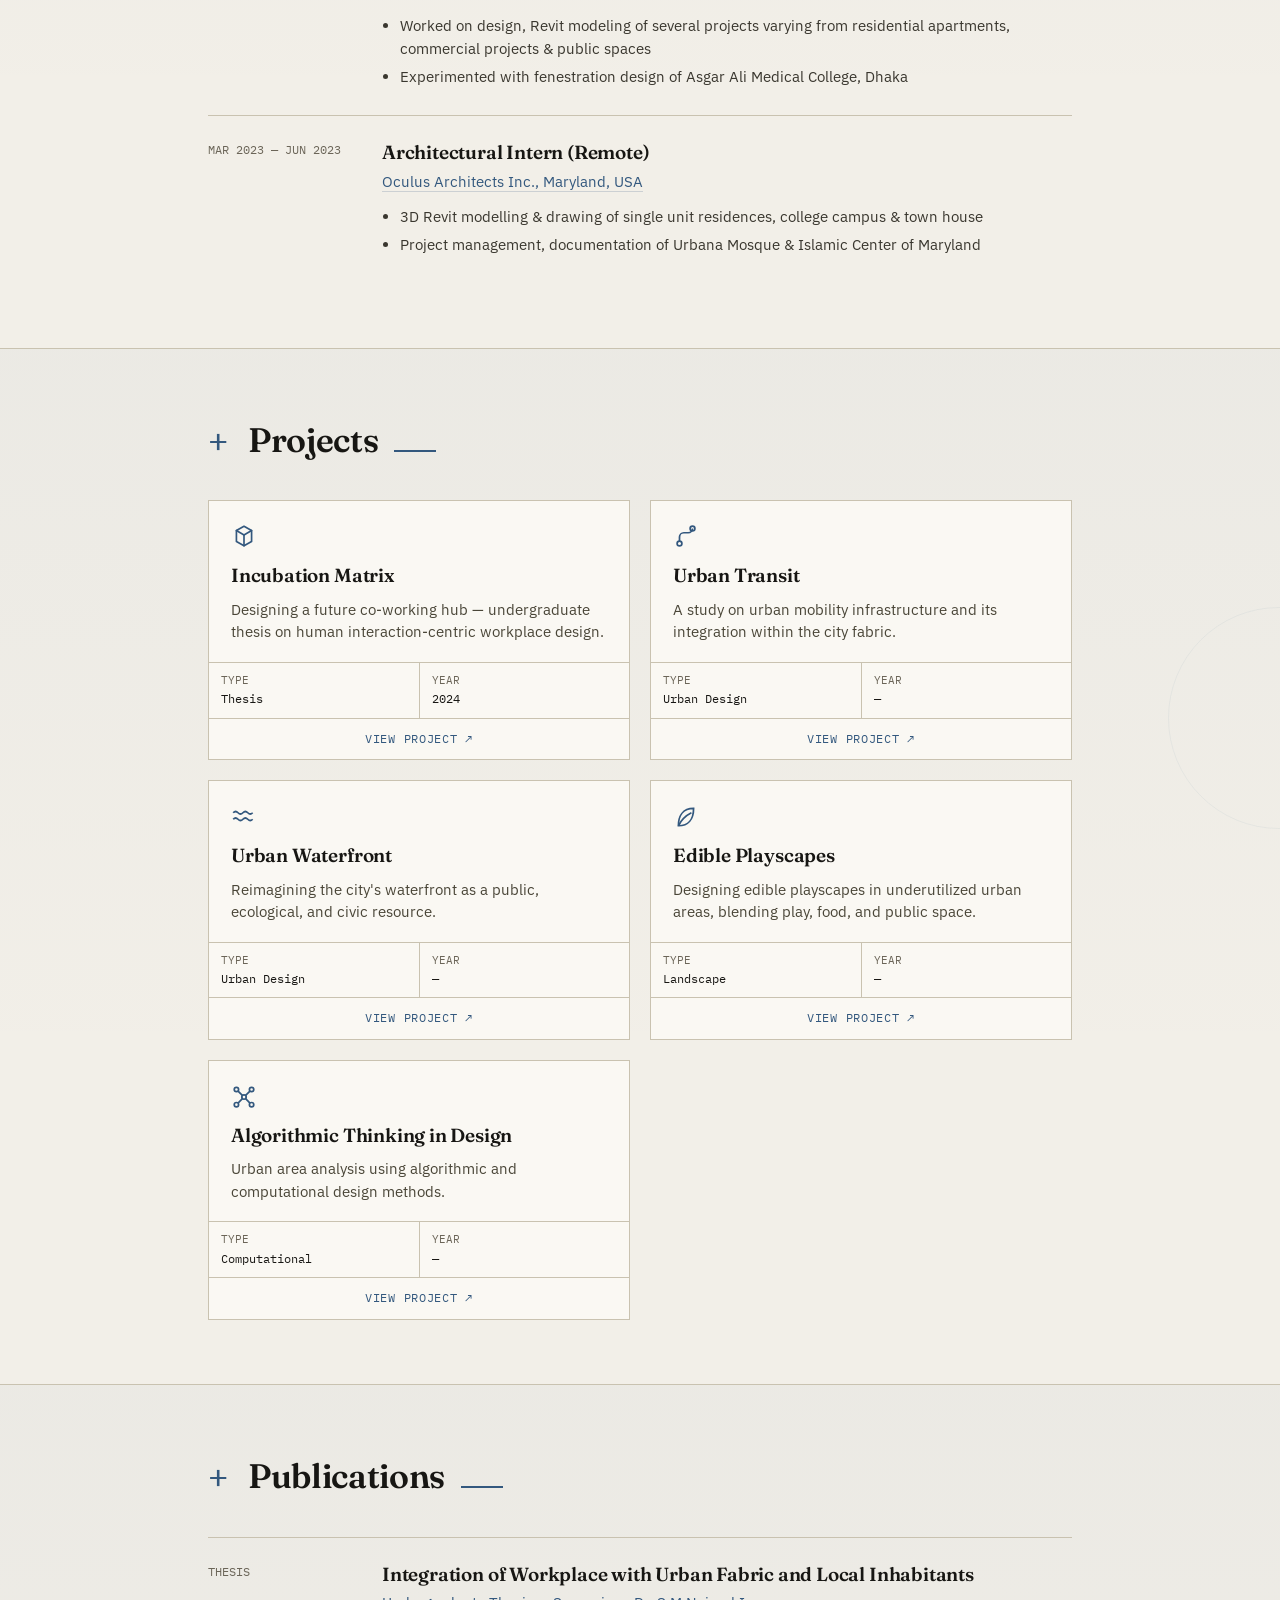
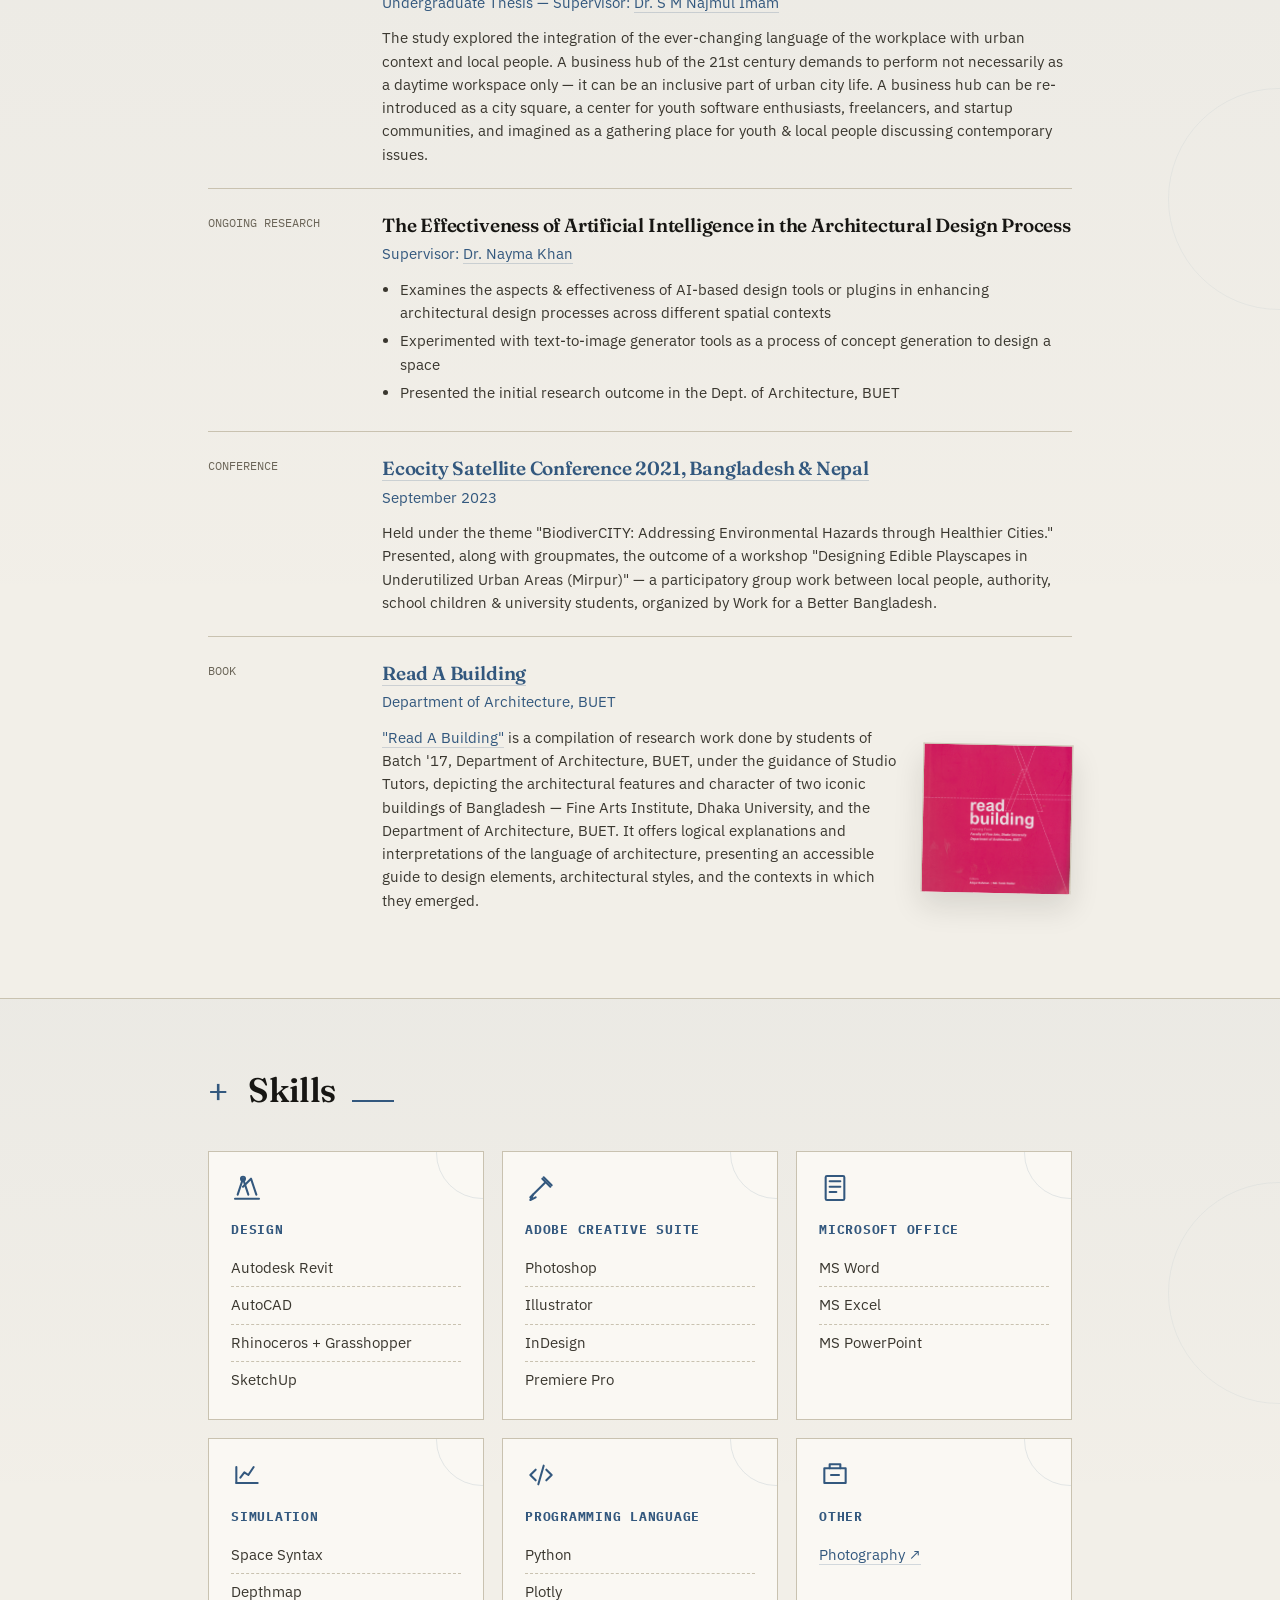
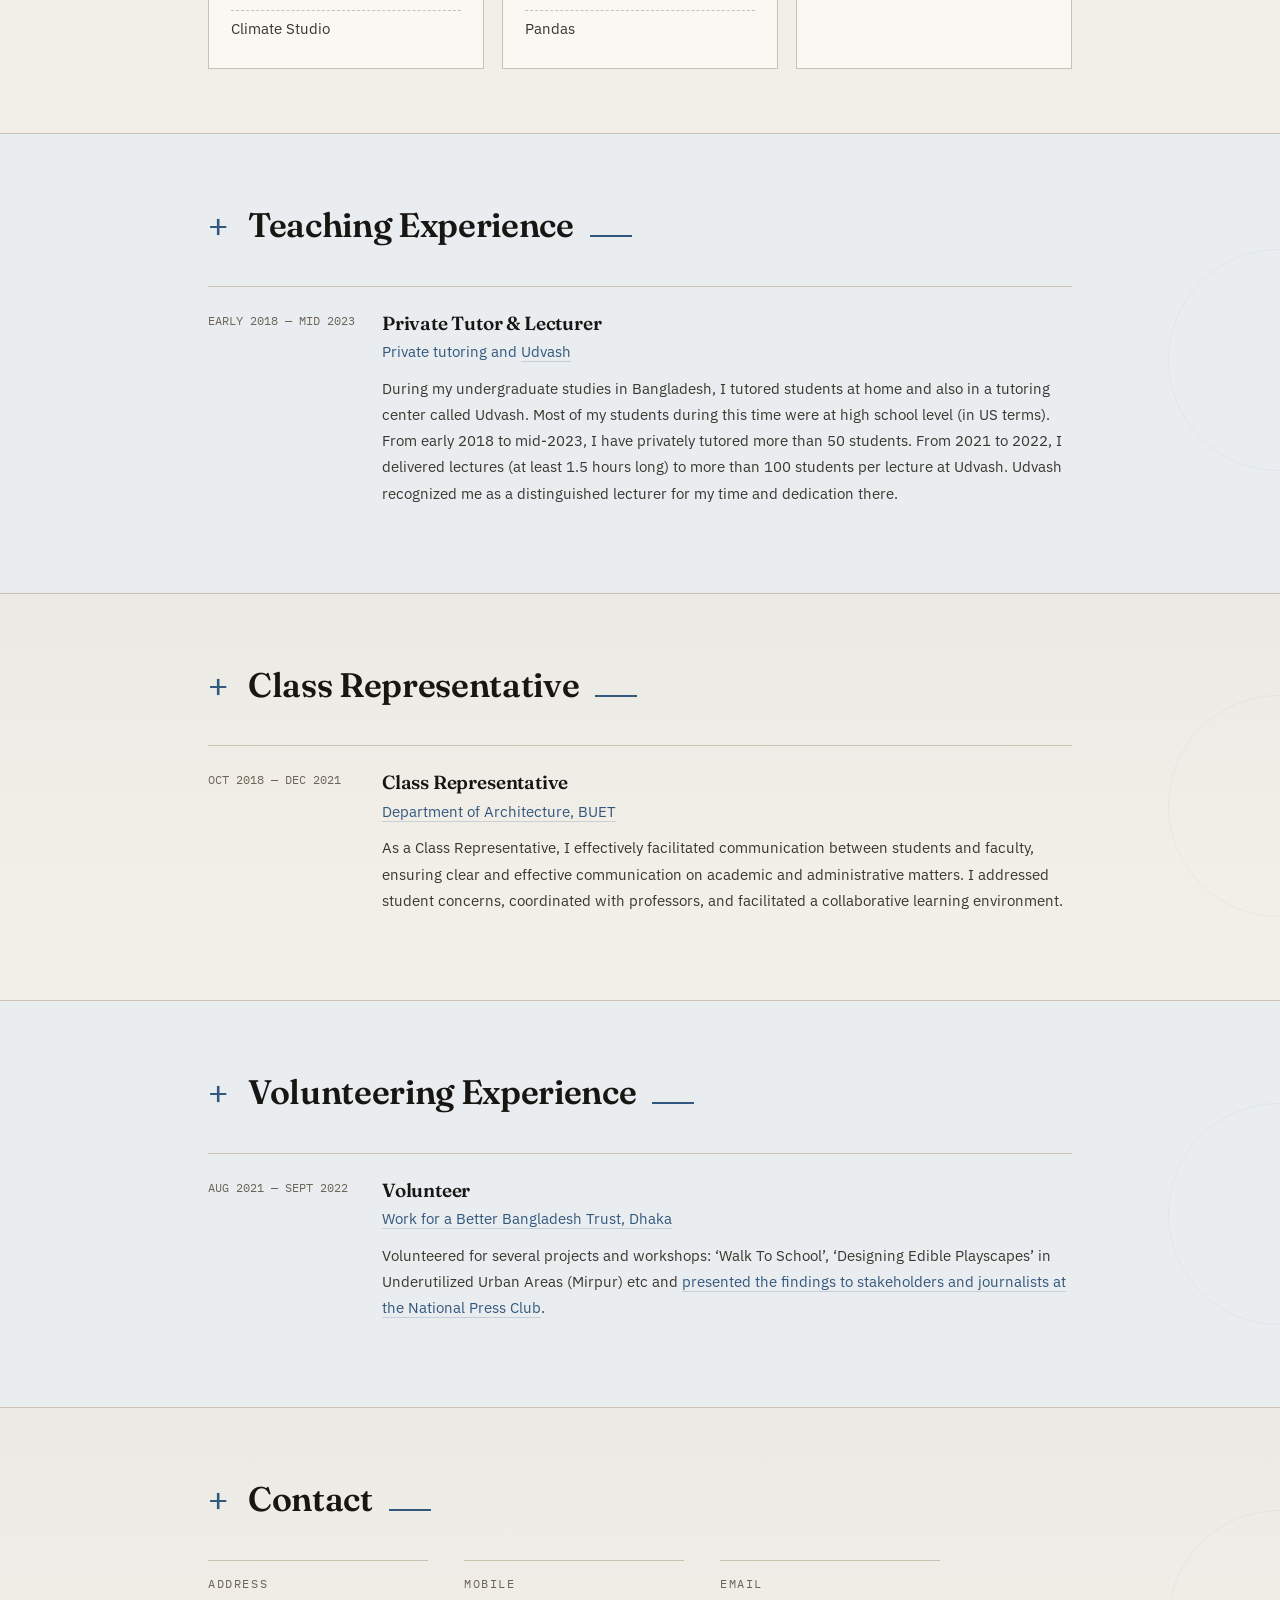
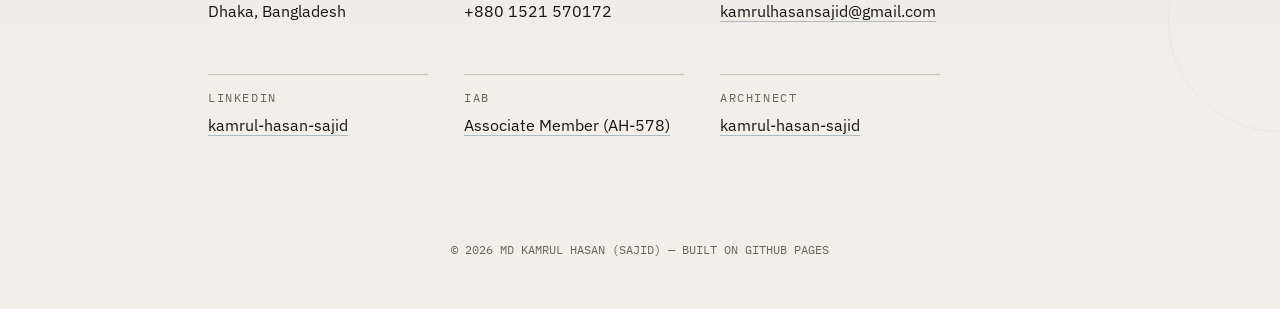
==== commit aa68114c: "Add files via upload" ====
--- a/index.html
+++ b/index.html
@@ -29,11 +29,11 @@
 </h1>
 <p class="welcome-role">ARCHITECT · DESIGNER · RESEARCHER</p>
 <p class="welcome-intro">
-      Exploring architecture, technology and human-centered design.
+      Exploring Architecture, Technology and Human-Centered Design_
     </p>
 <div class="welcome-map-wrap">
 <img alt="World map showing Bangladesh" class="welcome-map" src="World Image bd.png"/>
-
+<div class="welcome-bd-marker" aria-hidden="true"><span></span></div>
 </div>
 
 <div class="welcome-actions"><a class="welcome-action" href="#contact">Get in Touch</a><a class="welcome-action" href="#projects">View Projects</a><a class="welcome-action" download="" href="Academic CV_Md Kamrul Hasan.pdf">Download CV</a></div></div>
--- a/style.css
+++ b/style.css
@@ -348,20 +348,38 @@
   left:70.4%;
   top:52.8%;
   transform:translate(-50%,-50%);
-  width:30px;
-  height:30px;
-  display:grid;
-  place-items:center;
+  width:9px;
+  height:9px;
   border-radius:50%;
-  background:#8fb3d9;
-  color:#171613;
-  font-family:'IBM Plex Mono', monospace;
-  font-size:8px;
-  font-weight:600;
-  letter-spacing:.04em;
-  box-shadow:0 0 0 0 rgba(143,179,217,.65);
-  animation:welcome-pulse 2s infinite;
-}
+  background:#fff;
+  box-shadow:0 0 7px rgba(255,255,255,.72), 0 0 16px rgba(255,255,255,.34);
+  pointer-events:none;
+  z-index:2;
+  animation:bd-core-glow 2.8s ease-in-out infinite;
+}
+.welcome-bd-marker::before,.welcome-bd-marker::after{
+  content:"";
+  position:absolute;
+  inset:50%;
+  width:100%;
+  height:100%;
+  border-radius:50%;
+  border:1px solid rgba(255,255,255,.58);
+  transform:translate(-50%,-50%) scale(1);
+  opacity:0;
+}
+.welcome-bd-marker::before{animation:bd-ripple 2.8s ease-out infinite;}
+.welcome-bd-marker::after{animation:bd-ripple 2.8s ease-out 1.4s infinite;}
+@keyframes bd-core-glow{
+  0%,100%{transform:translate(-50%,-50%) scale(1);box-shadow:0 0 7px rgba(255,255,255,.55),0 0 15px rgba(255,255,255,.22)}
+  50%{transform:translate(-50%,-50%) scale(1.16);box-shadow:0 0 10px rgba(255,255,255,.92),0 0 24px rgba(255,255,255,.42)}
+}
+@keyframes bd-ripple{
+  0%{opacity:0;transform:translate(-50%,-50%) scale(.9)}
+  18%{opacity:.42}
+  72%,100%{opacity:0;transform:translate(-50%,-50%) scale(3.8)}
+}
+
 
 .welcome-enter{
   margin-top:22px;
@@ -408,7 +426,6 @@
 @keyframes welcome-line-in{from{opacity:0;transform:translateY(28px)}to{opacity:1;transform:translateY(0)}}
 @keyframes welcome-item-in{from{opacity:0;transform:translateY(12px)}to{opacity:1;transform:translateY(0)}}
 @keyframes welcome-map-in{from{opacity:0;transform:translateY(18px) scale(.98)}to{opacity:1;transform:translateY(0) scale(1)}}
-@keyframes welcome-pulse{0%{box-shadow:0 0 0 0 rgba(143,179,217,.6)}70%{box-shadow:0 0 0 12px rgba(143,179,217,0)}100%{box-shadow:0 0 0 0 rgba(143,179,217,0)}}
 @keyframes welcome-scroll-line{0%{top:-100%}45%,55%{top:0}100%{top:100%}}
 
 @media (max-width:640px){
@@ -884,3 +901,59 @@
 @media (max-width:760px){
   .about-bio{margin-top:58px!important;}
 }
+\n\n/* =========================================================\n   V5 REFINEMENTS — HIERARCHY, UNIFORMITY & NAV CONTRAST\n   ========================================================= */\n\n/* Dark navigation for stronger contrast */\nheader{\n  background:rgba(23,22,19,.96);\n  border-bottom:1px solid rgba(242,239,232,.14);\n  backdrop-filter:blur(10px);\n}\n.nav-mark{color:var(--paper);}\n.nav-links a{color:rgba(242,239,232,.82);}\n.nav-links a:hover,.nav-links a.active{color:#8fb3d9;}\n\n/* A single subtle gradient language across all main sections */\nsection:not(.welcome-screen):not(#contact){\n  background:\n    radial-gradient(circle at 92% 18%, rgba(143,179,217,.055), transparent 26%),\n    linear-gradient(180deg, rgba(51,88,126,.028) 0%, rgba(242,239,232,0) 72%);\n}\n.extra-section{background:inherit;}\n\n/* Highlighted headings for clearer visual hierarchy */\n.sec-head h2{\n  color:var(--blue);\n  text-shadow:0 1px 0 rgba(255,255,255,.45);\n}\n.sec-head h2::before{color:#8fb3d9;}\n.sec-head::after{background:#8fb3d9;}\n\n/* Contact remains the dark contrasting section */\n#contact{\n  background:\n    radial-gradient(circle at 84% 25%, rgba(143,179,217,.12), transparent 26%),\n    linear-gradient(135deg, #151515 0%, #1c242d 100%);\n}\n#contact h2{color:var(--paper);}\n#contact .sec-head h2::before{color:#8fb3d9;}\n\n/* About copy uses the same clean, readable language as project details */\n.about-bio .bio{\n  font-family:'IBM Plex Sans', sans-serif;\n  font-size:16px;\n  line-height:1.75;\n  font-weight:400;\n  max-width:none;\n}\n\n/* Faster, persistent animated underscore after typing completes */\n.welcome-intro{font-family:'IBM Plex Sans', sans-serif;}\n.welcome-intro.typing::after{display:none;}\n.type-underscore{\n  display:inline-block;\n  margin-left:2px;\n  animation:type-underscore-move .82s steps(1,end) infinite;\n}\n@keyframes type-underscore-move{\n  0%,46%{opacity:1; transform:translateX(0)}\n  47%,100%{opacity:.18; transform:translateX(4px)}\n}\n@media (prefers-reduced-motion:reduce){.type-underscore{animation:none;}}\n
+/* =========================================================
+   V6.1 — Bangladesh marker: visible subtle animated pulse
+   The map artwork already contains the static Bangladesh glow.
+   This layer is positioned exactly on that dot and adds the motion.
+   ========================================================= */
+.welcome-bd-marker{
+  left:69.5%;
+  top:49.0%;
+  width:10px;
+  height:10px;
+  background:#fff;
+  border:1px solid rgba(255,255,255,.9);
+  box-shadow:0 0 8px 3px rgba(255,255,255,.65),
+             0 0 22px 8px rgba(255,255,255,.22);
+  animation:bd-marker-pulse 2.2s ease-in-out infinite !important;
+}
+.welcome-bd-marker span{
+  position:absolute;
+  inset:-8px;
+  border-radius:50%;
+  border:1px solid rgba(255,255,255,.42);
+  animation:bd-marker-ring 2.2s ease-out infinite;
+}
+.welcome-bd-marker::before{
+  width:22px;
+  height:22px;
+  border:1px solid rgba(255,255,255,.34);
+  animation:bd-marker-ring 2.2s ease-out .55s infinite !important;
+}
+.welcome-bd-marker::after{
+  width:30px;
+  height:30px;
+  border:1px solid rgba(255,255,255,.22);
+  animation:bd-marker-ring 2.2s ease-out 1.1s infinite !important;
+}
+@keyframes bd-marker-pulse{
+  0%,100%{
+    transform:translate(-50%,-50%) scale(1);
+    opacity:.82;
+    box-shadow:0 0 7px 2px rgba(255,255,255,.5),0 0 18px 6px rgba(255,255,255,.16);
+  }
+  50%{
+    transform:translate(-50%,-50%) scale(1.38);
+    opacity:1;
+    box-shadow:0 0 10px 4px rgba(255,255,255,.9),0 0 30px 12px rgba(255,255,255,.34);
+  }
+}
+@keyframes bd-marker-ring{
+  0%{opacity:0;transform:translate(-50%,-50%) scale(.55);}
+  18%{opacity:.52;}
+  100%{opacity:0;transform:translate(-50%,-50%) scale(2.15);}
+}
+@media (prefers-reduced-motion:reduce){
+  .welcome-bd-marker,.welcome-bd-marker span,.welcome-bd-marker::before,.welcome-bd-marker::after{animation:none!important;}
+}
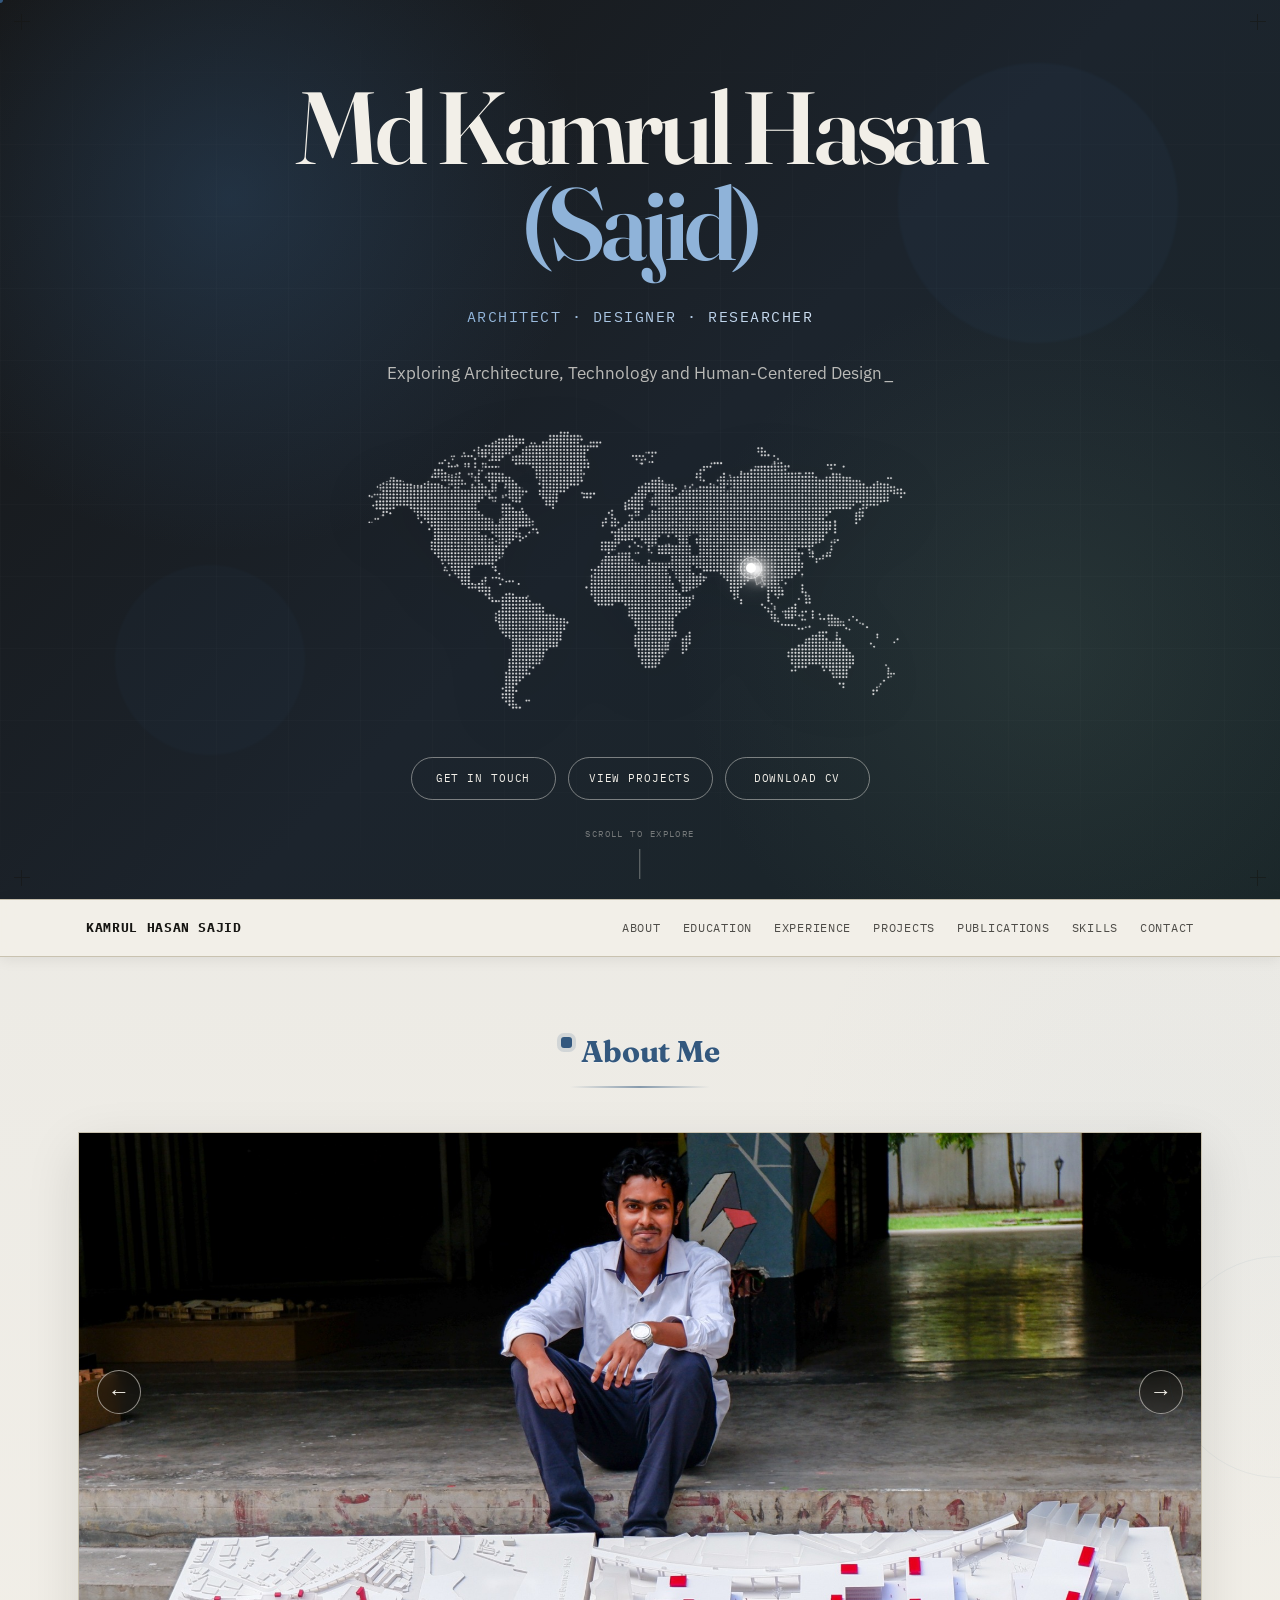
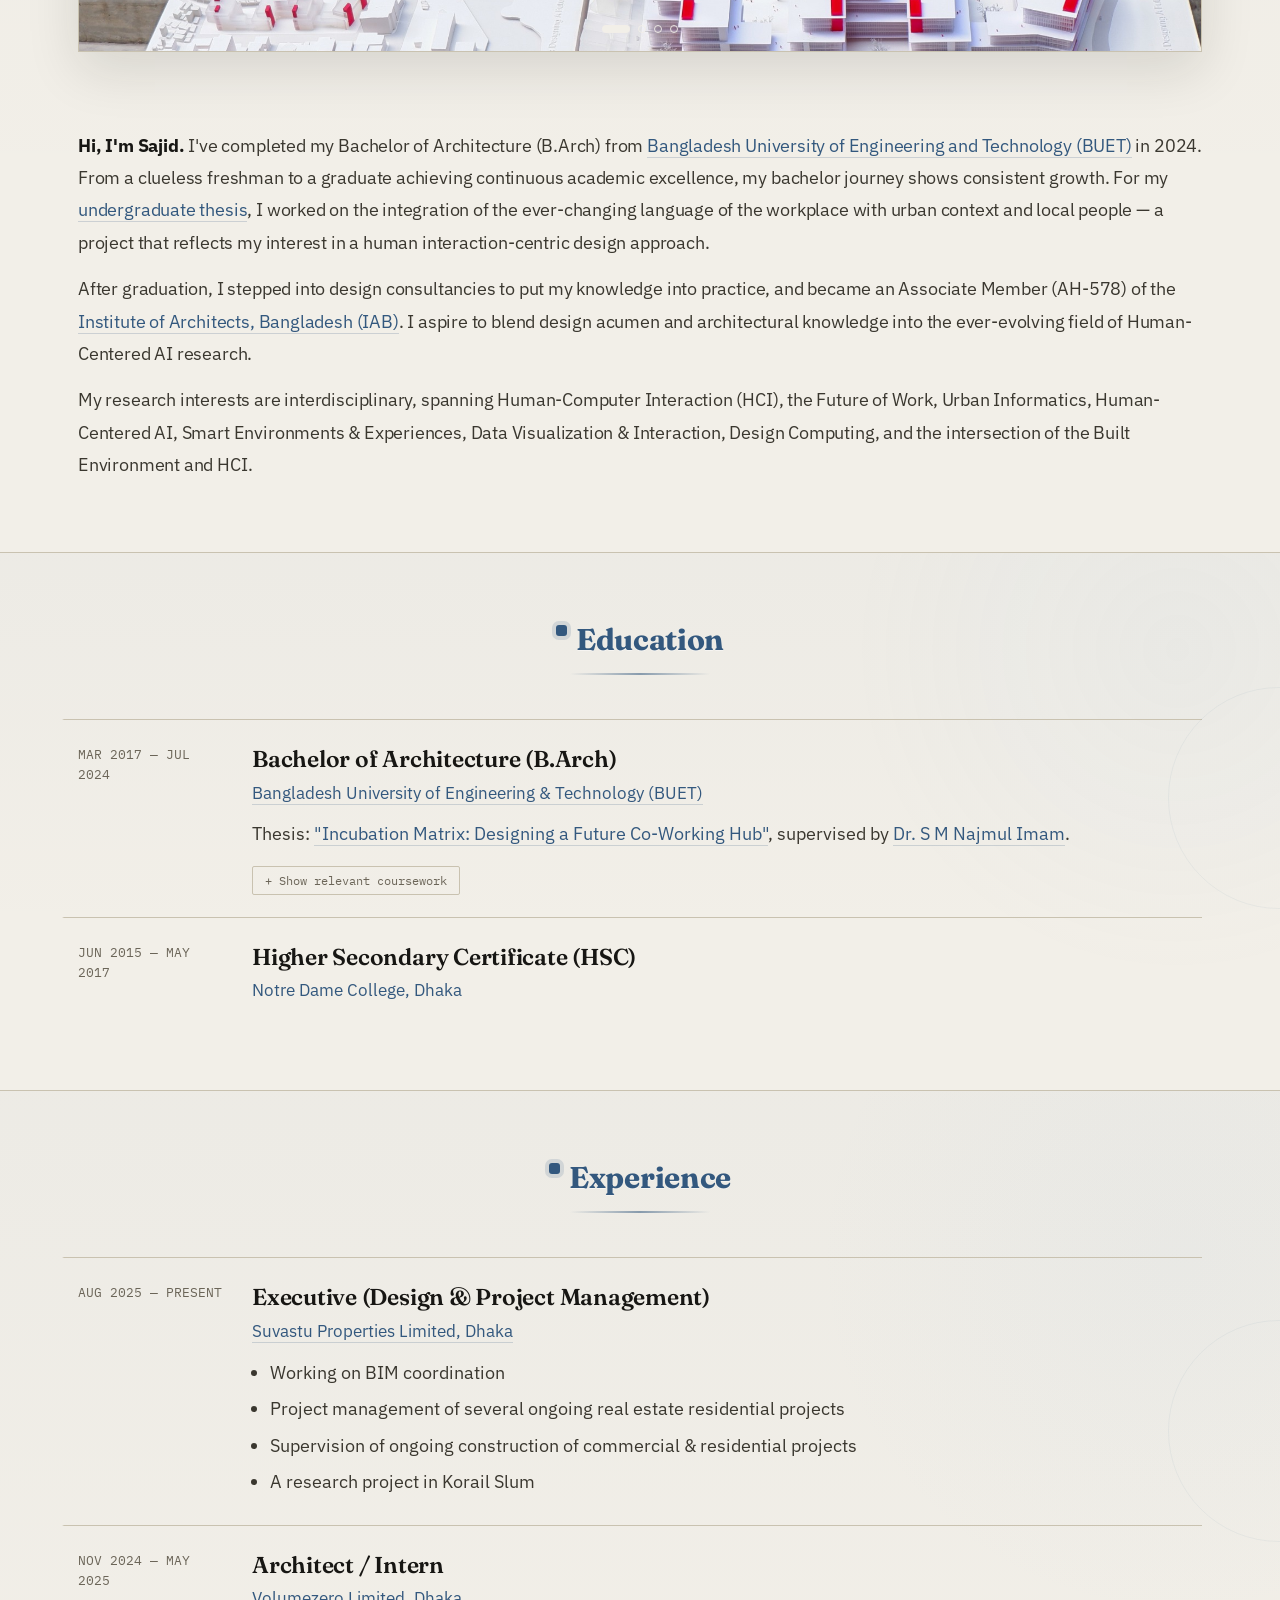
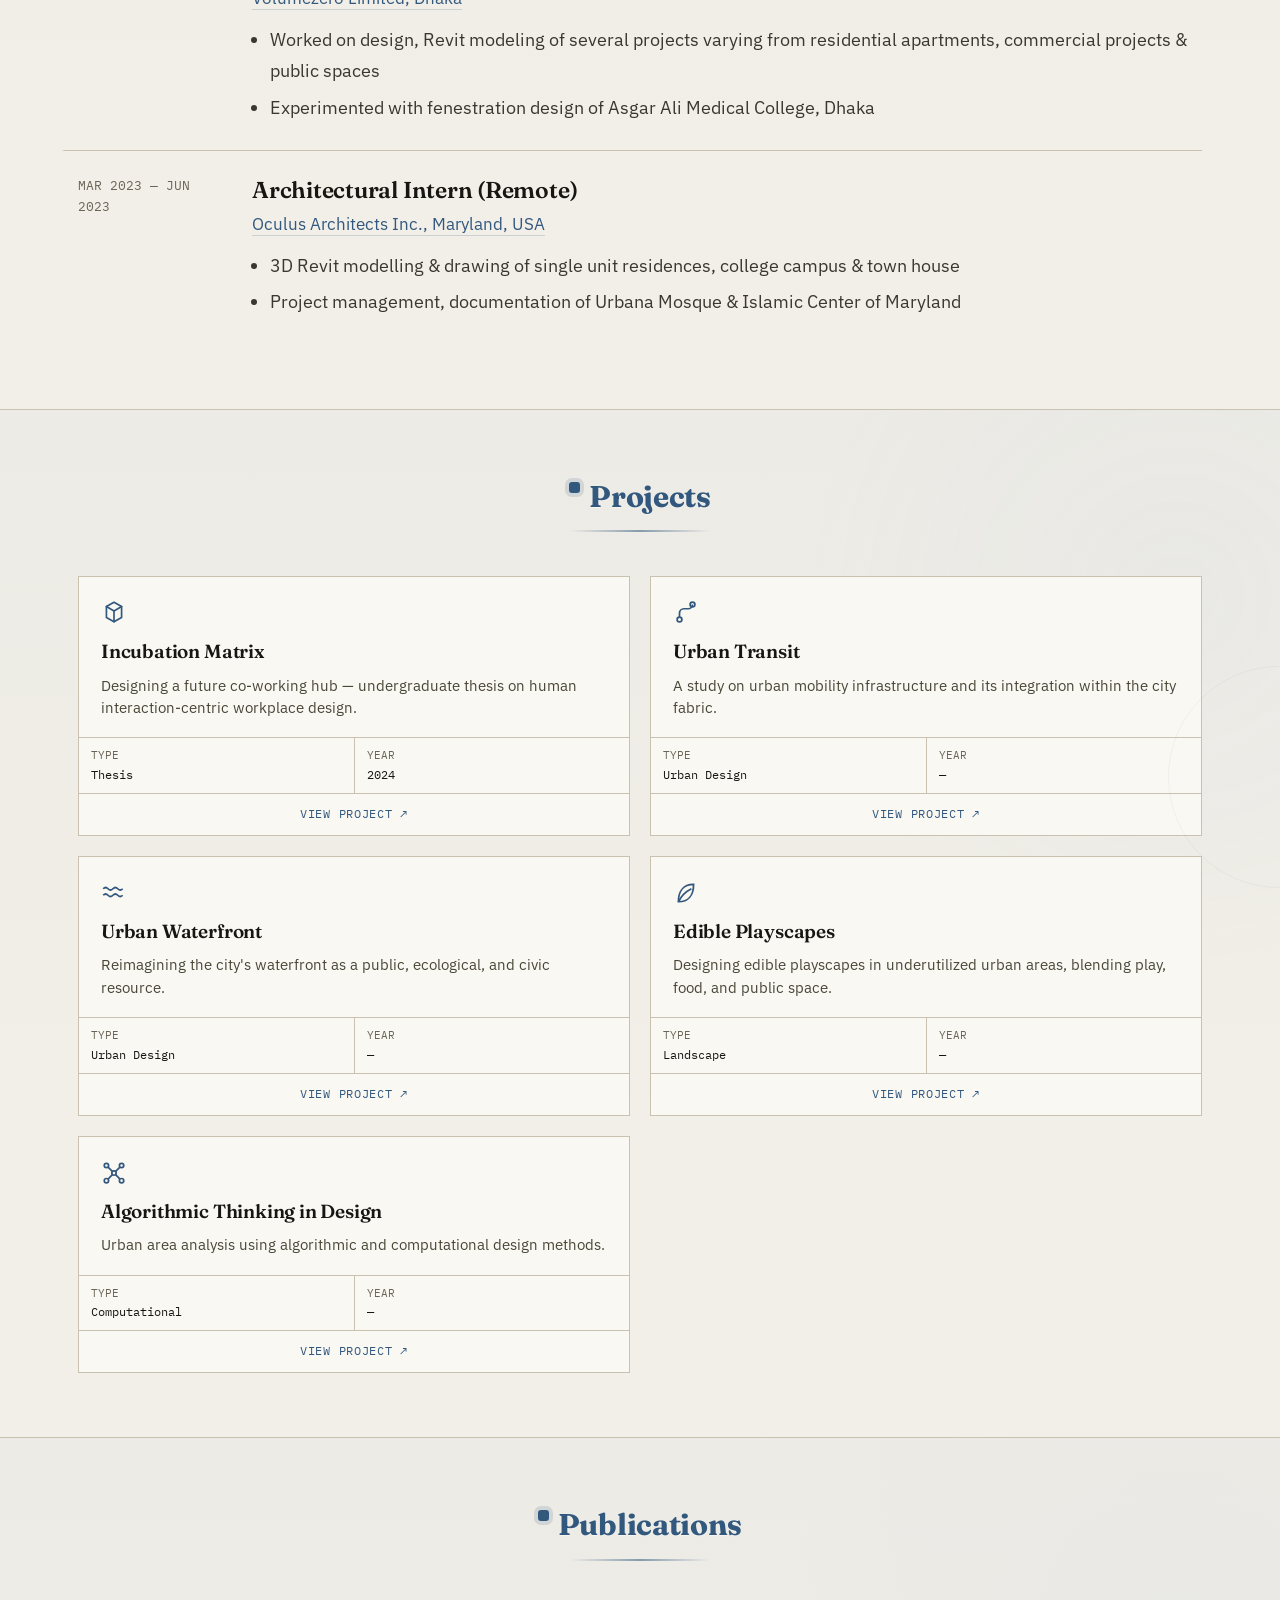
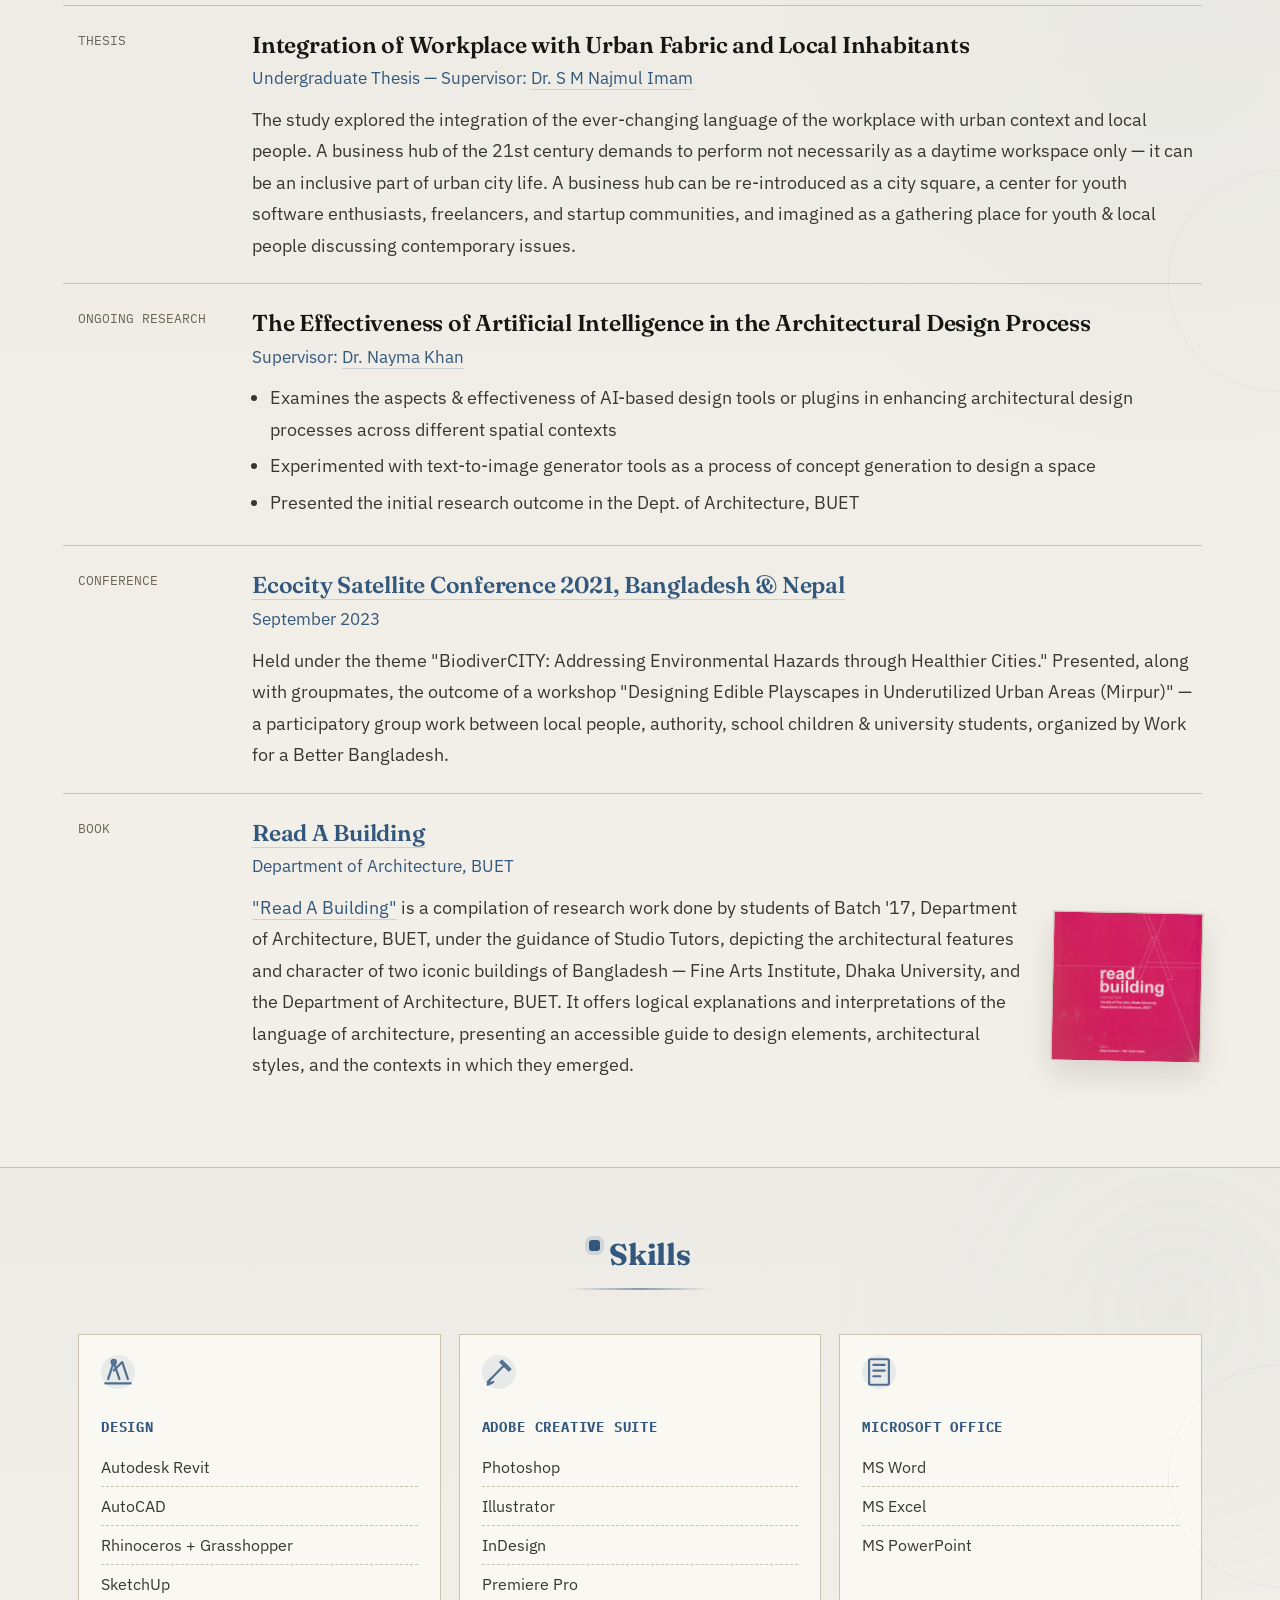
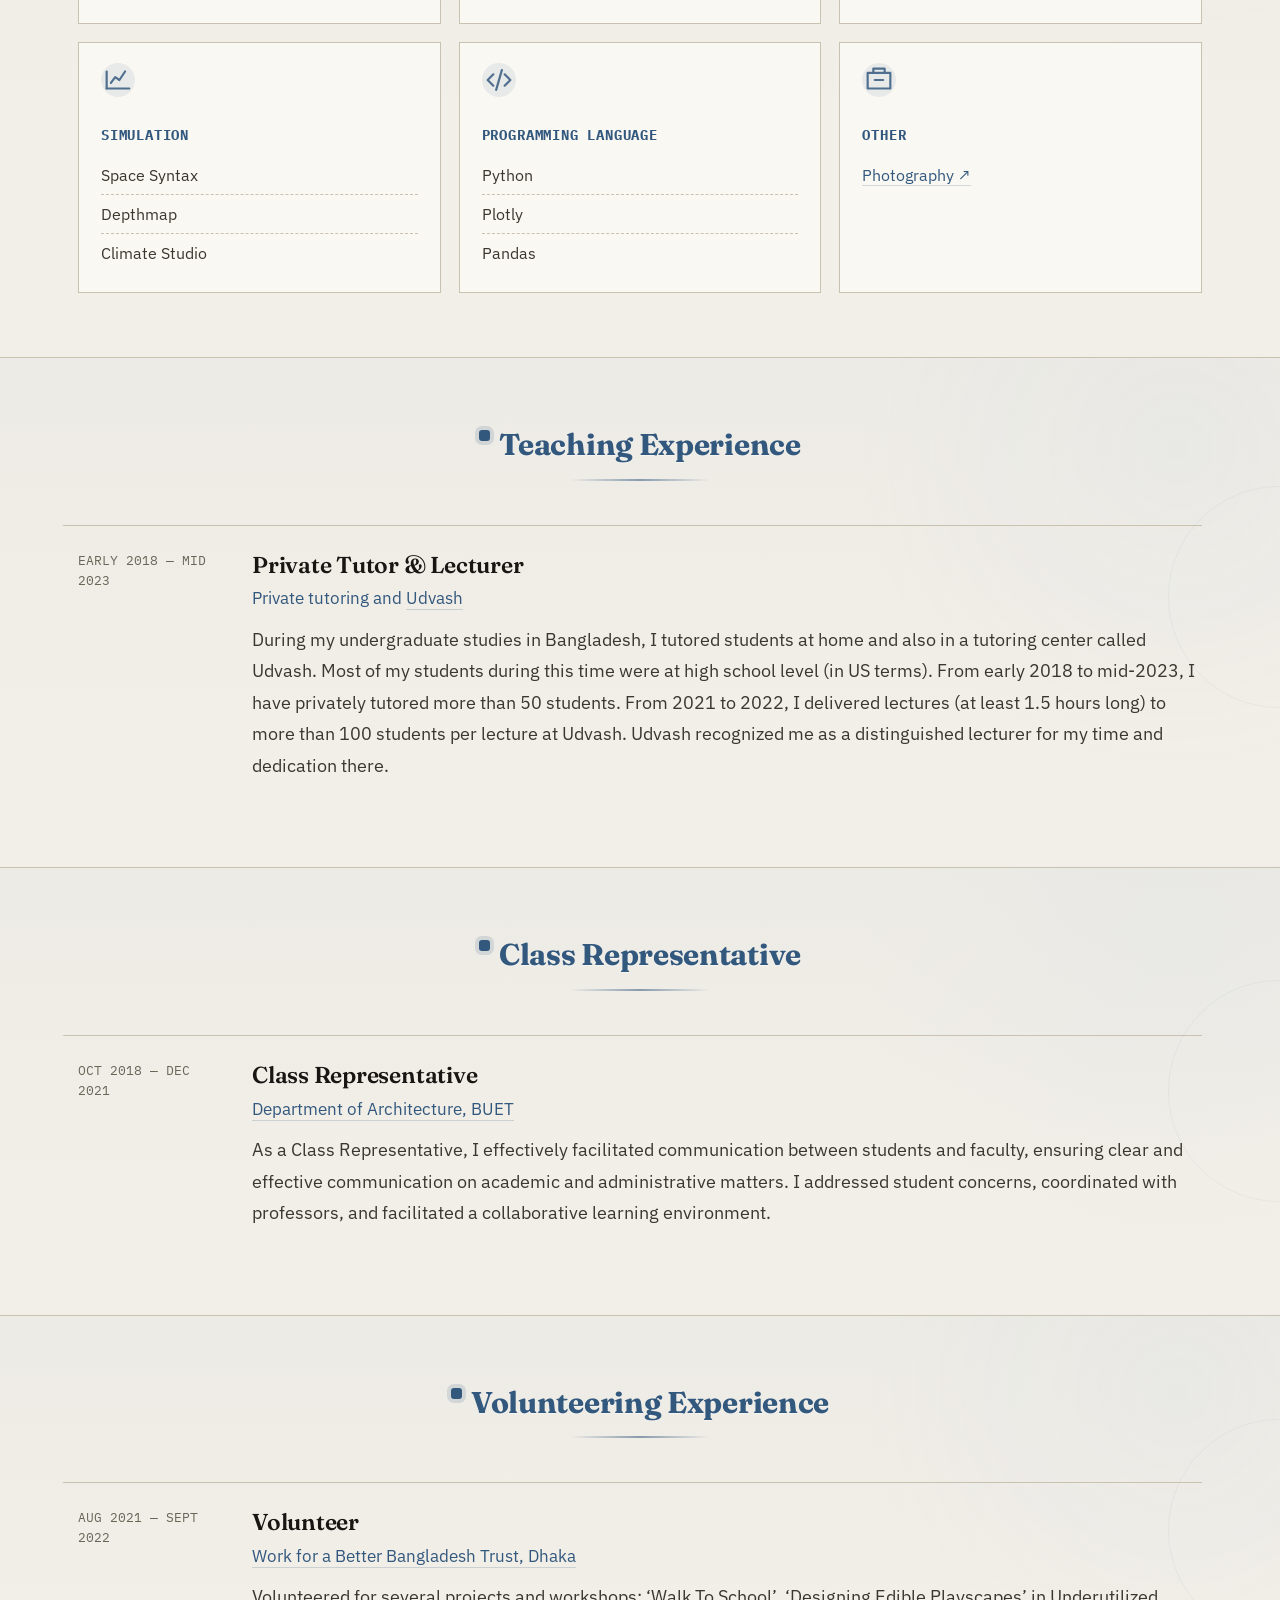
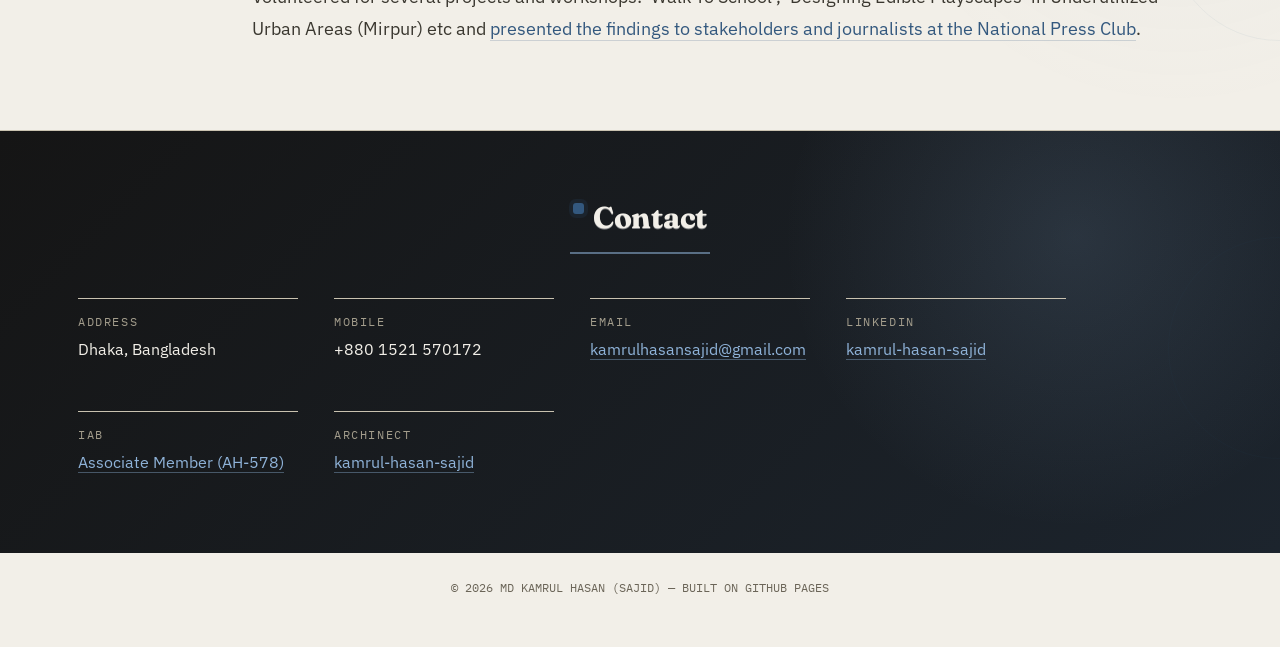
==== commit fc8d7cf8: "Add files via upload" ====
--- a/index.html
+++ b/index.html
@@ -4,12 +4,12 @@
 <head>
 <meta charset="utf-8"/>
 <meta content="width=device-width, initial-scale=1.0" name="viewport"/>
-<title>Md Kamrul Hasan (Sajid) — Architect</title>
+<title>Md Kamrul Hasan (Sajid) — Architect | V8 Updated</title>
 <meta content="Portfolio of Md Kamrul Hasan (Sajid), Architect — BUET graduate, BIM Coordinator, human-centered design." name="description"/>
 <link href="https://fonts.googleapis.com" rel="preconnect"/>
 <link crossorigin="" href="https://fonts.gstatic.com" rel="preconnect"/>
 <link href="https://fonts.googleapis.com/css2?family=Fraunces:opsz,wght@9..144,400;9..144,500;9..144,600;9..144,700&amp;family=IBM+Plex+Sans:wght@400;500;600&amp;family=IBM+Plex+Mono:wght@400;500&amp;display=swap" rel="stylesheet"/>
-<link href="style.css" rel="stylesheet"/>
+<link href="style.css?v=8" rel="stylesheet"/>
 </head>
 <body>
 <div id="cursor-dot"></div>
@@ -340,6 +340,6 @@
 </div>
 </section>
 <footer>© 2026 MD KAMRUL HASAN (SAJID) — BUILT ON GITHUB PAGES</footer>
-<script src="script.js"></script>
+<script src="script.js?v=8"></script>
 </body>
 </html>
--- a/style.css
+++ b/style.css
@@ -511,7 +511,7 @@
 .welcome-role{margin-top:34px;}
 .welcome-intro{margin-top:30px;}
 .welcome-map-wrap{width:min(570px, 68vw);margin-top:24px;}
-.welcome-bd-marker{display:none!important;}
+/* Bangladesh marker intentionally visible */
 .welcome-actions{
   margin-top:26px;
   display:flex;
@@ -901,7 +901,70 @@
 @media (max-width:760px){
   .about-bio{margin-top:58px!important;}
 }
-\n\n/* =========================================================\n   V5 REFINEMENTS — HIERARCHY, UNIFORMITY & NAV CONTRAST\n   ========================================================= */\n\n/* Dark navigation for stronger contrast */\nheader{\n  background:rgba(23,22,19,.96);\n  border-bottom:1px solid rgba(242,239,232,.14);\n  backdrop-filter:blur(10px);\n}\n.nav-mark{color:var(--paper);}\n.nav-links a{color:rgba(242,239,232,.82);}\n.nav-links a:hover,.nav-links a.active{color:#8fb3d9;}\n\n/* A single subtle gradient language across all main sections */\nsection:not(.welcome-screen):not(#contact){\n  background:\n    radial-gradient(circle at 92% 18%, rgba(143,179,217,.055), transparent 26%),\n    linear-gradient(180deg, rgba(51,88,126,.028) 0%, rgba(242,239,232,0) 72%);\n}\n.extra-section{background:inherit;}\n\n/* Highlighted headings for clearer visual hierarchy */\n.sec-head h2{\n  color:var(--blue);\n  text-shadow:0 1px 0 rgba(255,255,255,.45);\n}\n.sec-head h2::before{color:#8fb3d9;}\n.sec-head::after{background:#8fb3d9;}\n\n/* Contact remains the dark contrasting section */\n#contact{\n  background:\n    radial-gradient(circle at 84% 25%, rgba(143,179,217,.12), transparent 26%),\n    linear-gradient(135deg, #151515 0%, #1c242d 100%);\n}\n#contact h2{color:var(--paper);}\n#contact .sec-head h2::before{color:#8fb3d9;}\n\n/* About copy uses the same clean, readable language as project details */\n.about-bio .bio{\n  font-family:'IBM Plex Sans', sans-serif;\n  font-size:16px;\n  line-height:1.75;\n  font-weight:400;\n  max-width:none;\n}\n\n/* Faster, persistent animated underscore after typing completes */\n.welcome-intro{font-family:'IBM Plex Sans', sans-serif;}\n.welcome-intro.typing::after{display:none;}\n.type-underscore{\n  display:inline-block;\n  margin-left:2px;\n  animation:type-underscore-move .82s steps(1,end) infinite;\n}\n@keyframes type-underscore-move{\n  0%,46%{opacity:1; transform:translateX(0)}\n  47%,100%{opacity:.18; transform:translateX(4px)}\n}\n@media (prefers-reduced-motion:reduce){.type-underscore{animation:none;}}\n
+
+
+/* =========================================================
+   V5 REFINEMENTS — HIERARCHY, UNIFORMITY & NAV CONTRAST
+   ========================================================= */
+
+/* Dark navigation for stronger contrast */
+header{
+  background:rgba(23,22,19,.96);
+  border-bottom:1px solid rgba(242,239,232,.14);
+  backdrop-filter:blur(10px);
+}
+.nav-mark{color:var(--paper);}
+.nav-links a{color:rgba(242,239,232,.82);}
+.nav-links a:hover,.nav-links a.active{color:#8fb3d9;}
+
+/* A single subtle gradient language across all main sections */
+section:not(.welcome-screen):not(#contact){
+  background:
+    radial-gradient(circle at 92% 18%, rgba(143,179,217,.055), transparent 26%),
+    linear-gradient(180deg, rgba(51,88,126,.028) 0%, rgba(242,239,232,0) 72%);
+}
+.extra-section{background:inherit;}
+
+/* Highlighted headings for clearer visual hierarchy */
+.sec-head h2{
+  color:var(--blue);
+  text-shadow:0 1px 0 rgba(255,255,255,.45);
+}
+.sec-head h2::before{color:#8fb3d9;}
+.sec-head::after{background:#8fb3d9;}
+
+/* Contact remains the dark contrasting section */
+#contact{
+  background:
+    radial-gradient(circle at 84% 25%, rgba(143,179,217,.12), transparent 26%),
+    linear-gradient(135deg, #151515 0%, #1c242d 100%);
+}
+#contact h2{color:var(--paper);}
+#contact .sec-head h2::before{color:#8fb3d9;}
+
+/* About copy uses the same clean, readable language as project details */
+.about-bio .bio{
+  font-family:'IBM Plex Sans', sans-serif;
+  font-size:16px;
+  line-height:1.75;
+  font-weight:400;
+  max-width:none;
+}
+
+/* Faster, persistent animated underscore after typing completes */
+.welcome-intro{font-family:'IBM Plex Sans', sans-serif;}
+.welcome-intro.typing::after{display:none;}
+.type-underscore{
+  display:inline-block;
+  margin-left:2px;
+  animation:type-underscore-move .82s steps(1,end) infinite;
+}
+@keyframes type-underscore-move{
+  0%,46%{opacity:1; transform:translateX(0)}
+  47%,100%{opacity:.18; transform:translateX(4px)}
+}
+@media (prefers-reduced-motion:reduce){.type-underscore{animation:none;}}
+
 /* =========================================================
    V6.1 — Bangladesh marker: visible subtle animated pulse
    The map artwork already contains the static Bangladesh glow.
@@ -957,3 +1020,350 @@
 @media (prefers-reduced-motion:reduce){
   .welcome-bd-marker,.welcome-bd-marker span,.welcome-bd-marker::before,.welcome-bd-marker::after{animation:none!important;}
 }
+
+
+/* =========================================================
+   V8 FINAL FIX — Bangladesh dot is visibly animated
+   This override comes last intentionally, so no earlier rule can hide it.
+   ========================================================= */
+.welcome-map-wrap .welcome-bd-marker{
+  display:block !important;
+  position:absolute !important;
+  left:69.5% !important;
+  top:49.1% !important;
+  width:10px !important;
+  height:10px !important;
+  border-radius:50% !important;
+  background:#fff !important;
+  opacity:1 !important;
+  visibility:visible !important;
+  z-index:20 !important;
+  pointer-events:none !important;
+  transform:translate(-50%,-50%);
+  box-shadow:0 0 8px 3px rgba(255,255,255,.72), 0 0 24px 9px rgba(255,255,255,.30) !important;
+  animation:bd-v8-core 2.15s ease-in-out infinite !important;
+}
+.welcome-map-wrap .welcome-bd-marker span{
+  display:block !important;
+  position:absolute !important;
+  left:50%; top:50%;
+  width:22px; height:22px;
+  border-radius:50%;
+  border:1px solid rgba(255,255,255,.55);
+  transform:translate(-50%,-50%);
+  animation:bd-v8-ring 2.15s ease-out infinite !important;
+}
+.welcome-map-wrap .welcome-bd-marker::before,
+.welcome-map-wrap .welcome-bd-marker::after{
+  content:"" !important;
+  display:block !important;
+  position:absolute !important;
+  left:50% !important; top:50% !important;
+  border-radius:50% !important;
+  transform:translate(-50%,-50%);
+}
+.welcome-map-wrap .welcome-bd-marker::before{
+  width:30px !important; height:30px !important;
+  border:1px solid rgba(255,255,255,.36) !important;
+  animation:bd-v8-ring 2.15s ease-out .55s infinite !important;
+}
+.welcome-map-wrap .welcome-bd-marker::after{
+  width:38px !important; height:38px !important;
+  border:1px solid rgba(255,255,255,.24) !important;
+  animation:bd-v8-ring 2.15s ease-out 1.1s infinite !important;
+}
+@keyframes bd-v8-core{
+  0%,100%{transform:translate(-50%,-50%) scale(1);filter:brightness(1);}
+  50%{transform:translate(-50%,-50%) scale(1.35);filter:brightness(1.25);}
+}
+@keyframes bd-v8-ring{
+  0%{opacity:0; transform:translate(-50%,-50%) scale(.45);}
+  15%{opacity:.72;}
+  100%{opacity:0; transform:translate(-50%,-50%) scale(1.7);}
+}
+
+/* =========================================================
+   V9 — REQUESTED FIXES (final, authoritative overrides)
+   ========================================================= */
+
+/* 1) Contact section: dark background like before, with readable light text */
+#contact{
+  background:
+    radial-gradient(circle at 84% 25%, rgba(143,179,217,.14), transparent 26%),
+    linear-gradient(135deg, #151515 0%, #1c242d 100%) !important;
+  color:var(--paper) !important;
+}
+#contact h2{color:var(--paper) !important;}
+#contact .sec-rule{background:#3a382f !important;}
+#contact .contact-item .label{color:#a39d8c !important;}
+#contact .contact-item .val{color:var(--paper) !important;}
+#contact .contact-item .val a{color:#8fb3d9 !important; border-bottom-color:rgba(143,179,217,.4) !important;}
+#contact .sec-head h2::before{color:#8fb3d9 !important;}
+#contact .sec-head::after{background:#8fb3d9 !important;}
+
+/* 2) Section headings: clearer highlighted hierarchy marker */
+.sec-head h2{
+  color:var(--blue) !important;
+  font-weight:600;
+  position:relative;
+  padding-left:16px;
+}
+.sec-head h2::before{
+  content:"" !important;
+  position:absolute; left:0; top:6px;
+  width:8px; height:8px; border-radius:2px;
+  background:var(--blue) !important;
+}
+#about .sec-head h2::before{background:var(--blue) !important;}
+.sec-head::after{background:var(--blue) !important; opacity:.55;}
+
+/* 3) Teaching / Class Representative / Volunteering: match Education-style background */
+.extra-section{
+  background:
+    radial-gradient(circle at 92% 18%, rgba(143,179,217,.055), transparent 26%),
+    linear-gradient(180deg, rgba(51,88,126,.028) 0%, rgba(242,239,232,0) 72%) !important;
+  border-bottom:1px solid var(--line);
+}
+
+/* 4/5) Navigation: dark background for contrast */
+header{
+  background:rgba(23,22,19,.96) !important;
+  border-bottom:1px solid rgba(242,239,232,.14) !important;
+  backdrop-filter:blur(10px);
+}
+.nav-mark{color:var(--paper) !important;}
+.nav-links a{color:rgba(242,239,232,.82) !important;}
+.nav-links a:hover, .nav-links a.active{color:#8fb3d9 !important;}
+
+/* 6) About bio: same clean readable font as project detail text */
+.about-bio .bio{
+  font-family:'IBM Plex Sans', sans-serif !important;
+  font-size:16px !important;
+  line-height:1.75 !important;
+  font-weight:400 !important;
+  color:#3a372f !important;
+  max-width:none !important;
+}
+
+/* 7) Education → Volunteering: bump content/detail font size for readability */
+#education .entry h3, #experience .entry h3, #publications .entry h3,
+#teaching-experience .entry h3, #class-representative .entry h3, #volunteering-experience .entry h3{
+  font-size:21px !important;
+}
+#education .entry .org, #experience .entry .org, #publications .entry .org,
+#teaching-experience .entry .org, #class-representative .entry .org, #volunteering-experience .entry .org{
+  font-size:15.5px !important;
+}
+#education .entry ul, #experience .entry ul, #publications .entry ul,
+#teaching-experience .entry ul, #class-representative .entry ul, #volunteering-experience .entry ul,
+#education .entry p, #experience .entry p, #publications .entry p,
+#teaching-experience .entry-copy, #class-representative .entry-copy, #volunteering-experience .entry-copy{
+  font-size:16.5px !important;
+  line-height:1.75 !important;
+}
+#education .courses div{font-size:14.5px !important;}
+#skills .basket h4{font-size:13.5px !important;}
+#skills .basket li{font-size:15.5px !important;}
+
+/* 8) Make it feel more alive: hover motion + accent details */
+.entry{transition:transform .2s ease;}
+.entry:hover{transform:translateX(4px);}
+.entry h3{transition:color .2s ease;}
+.entry:hover h3{color:var(--blue);}
+.basket{transition:transform .2s ease, box-shadow .2s ease, border-color .2s ease;}
+.basket:hover{transform:translateY(-4px); box-shadow:0 14px 30px rgba(23,22,19,.1); border-color:var(--blue);}
+.basket-icon{color:var(--blue); opacity:.85;}
+.course-toggle{transition:transform .15s ease;}
+.course-toggle:hover{transform:translateY(-1px);}
+.contact-item{transition:transform .2s ease;}
+.contact-item:hover{transform:translateY(-2px);}
+
+/* =========================================================
+   V10 — STRONGER FIXES (corrects specificity issues from V9)
+   ========================================================= */
+
+/* 1) Headings: stronger, unmistakable hierarchy marker */
+.sec-head{margin-bottom:38px !important;}
+.sec-head h2{
+  color:var(--blue) !important;
+  font-weight:700 !important;
+  font-size:30px !important;
+  padding-left:20px !important;
+  position:relative !important;
+}
+.sec-head h2::before{
+  content:"" !important;
+  position:absolute !important; left:0 !important; top:8px !important;
+  width:11px !important; height:11px !important; border-radius:3px !important;
+  background:var(--blue) !important;
+  box-shadow:0 0 0 4px rgba(51,88,126,.15) !important;
+}
+.sec-head::after{
+  content:"" !important;
+  display:block !important;
+  flex:1 !important;
+  height:2px !important;
+  margin-left:16px !important;
+  background:linear-gradient(90deg, rgba(51,88,126,.5), transparent) !important;
+  align-self:center !important;
+}
+
+/* 2) Teaching / Class Representative / Volunteering — force same background as Education etc. (fixes specificity bug from V9) */
+section.extra-section{
+  background:
+    radial-gradient(circle at 92% 18%, rgba(143,179,217,.055), transparent 26%),
+    linear-gradient(180deg, rgba(51,88,126,.028) 0%, rgba(242,239,232,0) 72%) !important;
+}
+
+/* 3) Education → Volunteering: bigger detail/content font (stronger pass) */
+#education .entry h3, #experience .entry h3, #publications .entry h3,
+#teaching-experience .entry h3, #class-representative .entry h3, #volunteering-experience .entry h3{
+  font-size:23px !important;
+}
+#education .entry .org, #experience .entry .org, #publications .entry .org,
+#teaching-experience .entry .org, #class-representative .entry .org, #volunteering-experience .entry .org{
+  font-size:16.5px !important;
+}
+#education .entry ul li, #experience .entry ul li, #publications .entry ul li,
+#education .entry p, #experience .entry p, #publications .entry p,
+#teaching-experience .entry-copy, #class-representative .entry-copy, #volunteering-experience .entry-copy{
+  font-size:17.5px !important;
+  line-height:1.8 !important;
+}
+#education .when, #experience .when, #publications .when,
+#teaching-experience .when, #class-representative .when, #volunteering-experience .when{
+  font-size:13px !important;
+}
+
+/* 4) Navigation: contrasting but not harsh black — deep navy matching site accent */
+header{
+  background:linear-gradient(135deg, rgba(21,30,42,.96), rgba(28,40,56,.96)) !important;
+  border-bottom:1px solid rgba(143,179,217,.18) !important;
+}
+.nav-mark{color:var(--paper) !important;}
+.nav-links a{color:rgba(242,239,232,.82) !important;}
+.nav-links a:hover, .nav-links a.active{color:#8fb3d9 !important;}
+
+/* 5) About: bigger short-bio content font */
+.about-bio .bio{
+  font-size:18px !important;
+  line-height:1.8 !important;
+}
+
+/* 6) More vibrant, animated, interactive feel */
+.sec-head h2{transition:letter-spacing .3s ease;}
+.sec-head:hover h2{letter-spacing:.01em;}
+
+.entry{
+  border-left:2px solid transparent !important;
+  padding-left:14px !important;
+  margin-left:-16px !important;
+  transition:border-color .25s ease, transform .25s ease, background .25s ease !important;
+}
+.entry:hover{
+  border-left-color:var(--blue) !important;
+  background:rgba(51,88,126,.04) !important;
+  transform:translateX(6px) !important;
+}
+
+.basket{position:relative; overflow:hidden;}
+.basket::before{
+  content:"";
+  position:absolute; inset:0;
+  background:linear-gradient(135deg, rgba(51,88,126,.08), transparent 60%);
+  opacity:0; transition:opacity .25s ease;
+}
+.basket:hover::before{opacity:1;}
+.basket-icon{
+  display:inline-flex; align-items:center; justify-content:center;
+  width:34px; height:34px; border-radius:50%;
+  background:rgba(51,88,126,.1); color:var(--blue);
+  margin-bottom:10px;
+}
+
+.sheet{position:relative;}
+.sheet::after{
+  content:"";
+  position:absolute; top:0; left:0; right:0; height:3px;
+  background:linear-gradient(90deg, var(--blue), #8fb3d9);
+  transform:scaleX(0); transform-origin:left;
+  transition:transform .3s ease;
+}
+.sheet:hover::after{transform:scaleX(1);}
+
+.welcome-role{
+  background:linear-gradient(90deg, #8fb3d9, #cfe0f2, #8fb3d9);
+  background-size:200% auto;
+  -webkit-background-clip:text; background-clip:text; color:transparent;
+  animation:shimmerRole 6s linear infinite;
+}
+@keyframes shimmerRole{
+  0%{background-position:0% center;}
+  100%{background-position:200% center;}
+}
+@media (prefers-reduced-motion:reduce){.welcome-role{animation:none;}}
+
+/* =========================================================
+   V11 — DEFINITIVE FIXES
+   ========================================================= */
+
+/* 1) Kill the zebra-stripe system entirely — every section (incl. Teaching,
+   Class Representative, Volunteering) uses the SAME background. This wins
+   over the !important zebra rules because it is later AND equally specific
+   on the nth-of-type selectors, and !important + higher specificity on the base. */
+section:not(.welcome-screen):not(#contact),
+section:not(.welcome-screen):not(#contact):nth-of-type(even),
+.extra-section,
+.extra-section:nth-of-type(even),
+section.extra-section,
+section.extra-section:nth-of-type(even){
+  background:
+    radial-gradient(circle at 92% 18%, rgba(143,179,217,.055), transparent 26%),
+    linear-gradient(180deg, rgba(51,88,126,.028) 0%, rgba(242,239,232,0) 72%) !important;
+}
+
+/* 2) Navigation: same background as the rest of the site, wider bar, soft shadow for contrast instead of a dark fill */
+header{
+  background:rgba(242,239,232,.92) !important;
+  border-bottom:1px solid var(--line) !important;
+  box-shadow:0 2px 14px rgba(23,22,19,.08) !important;
+  backdrop-filter:blur(8px) !important;
+}
+.nav-inner{
+  max-width:1180px !important;
+  padding:18px 36px !important;
+}
+.wrap{max-width:1180px !important;}
+#contact .wrap{max-width:1180px !important;}
+.nav-mark{color:var(--ink) !important;}
+.nav-links a{color:var(--ink) !important; opacity:.75 !important;}
+.nav-links a:hover, .nav-links a.active{opacity:1 !important; color:var(--blue) !important;}
+
+/* =========================================================
+   V12 — CENTER-ALIGNED SECTION HEADINGS (same graphic style)
+   ========================================================= */
+.sec-head{
+  display:flex !important;
+  flex-direction:column !important;
+  align-items:center !important;
+  justify-content:center !important;
+  text-align:center !important;
+  gap:10px !important;
+  margin-bottom:44px !important;
+}
+.sec-head h2{
+  padding-left:20px !important;
+  padding-top:0 !important;
+}
+.sec-head h2::before{
+  left:0 !important;
+  top:8px !important;
+  transform:none !important;
+}
+.sec-head::after{
+  width:140px !important;
+  height:2px !important;
+  margin-left:0 !important;
+  flex:none !important;
+  background:linear-gradient(90deg, transparent, var(--blue), transparent) !important;
+}
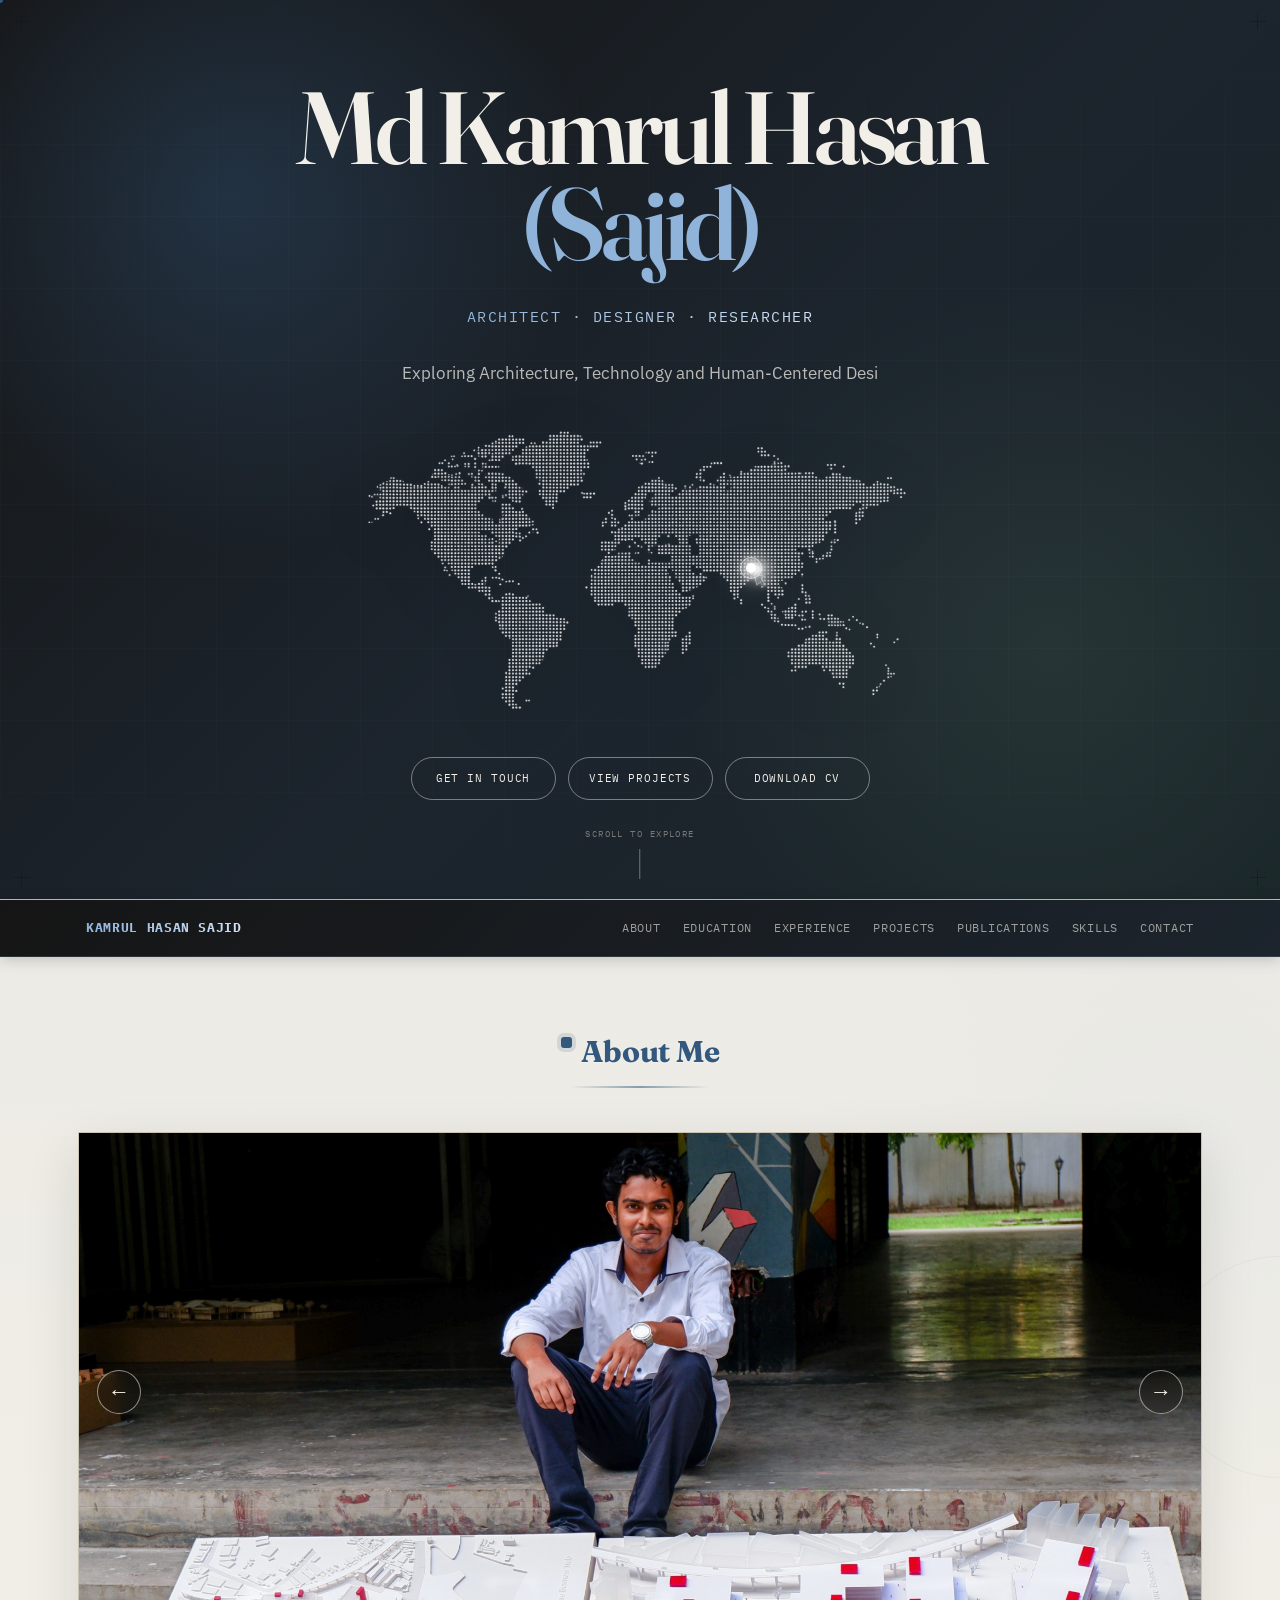
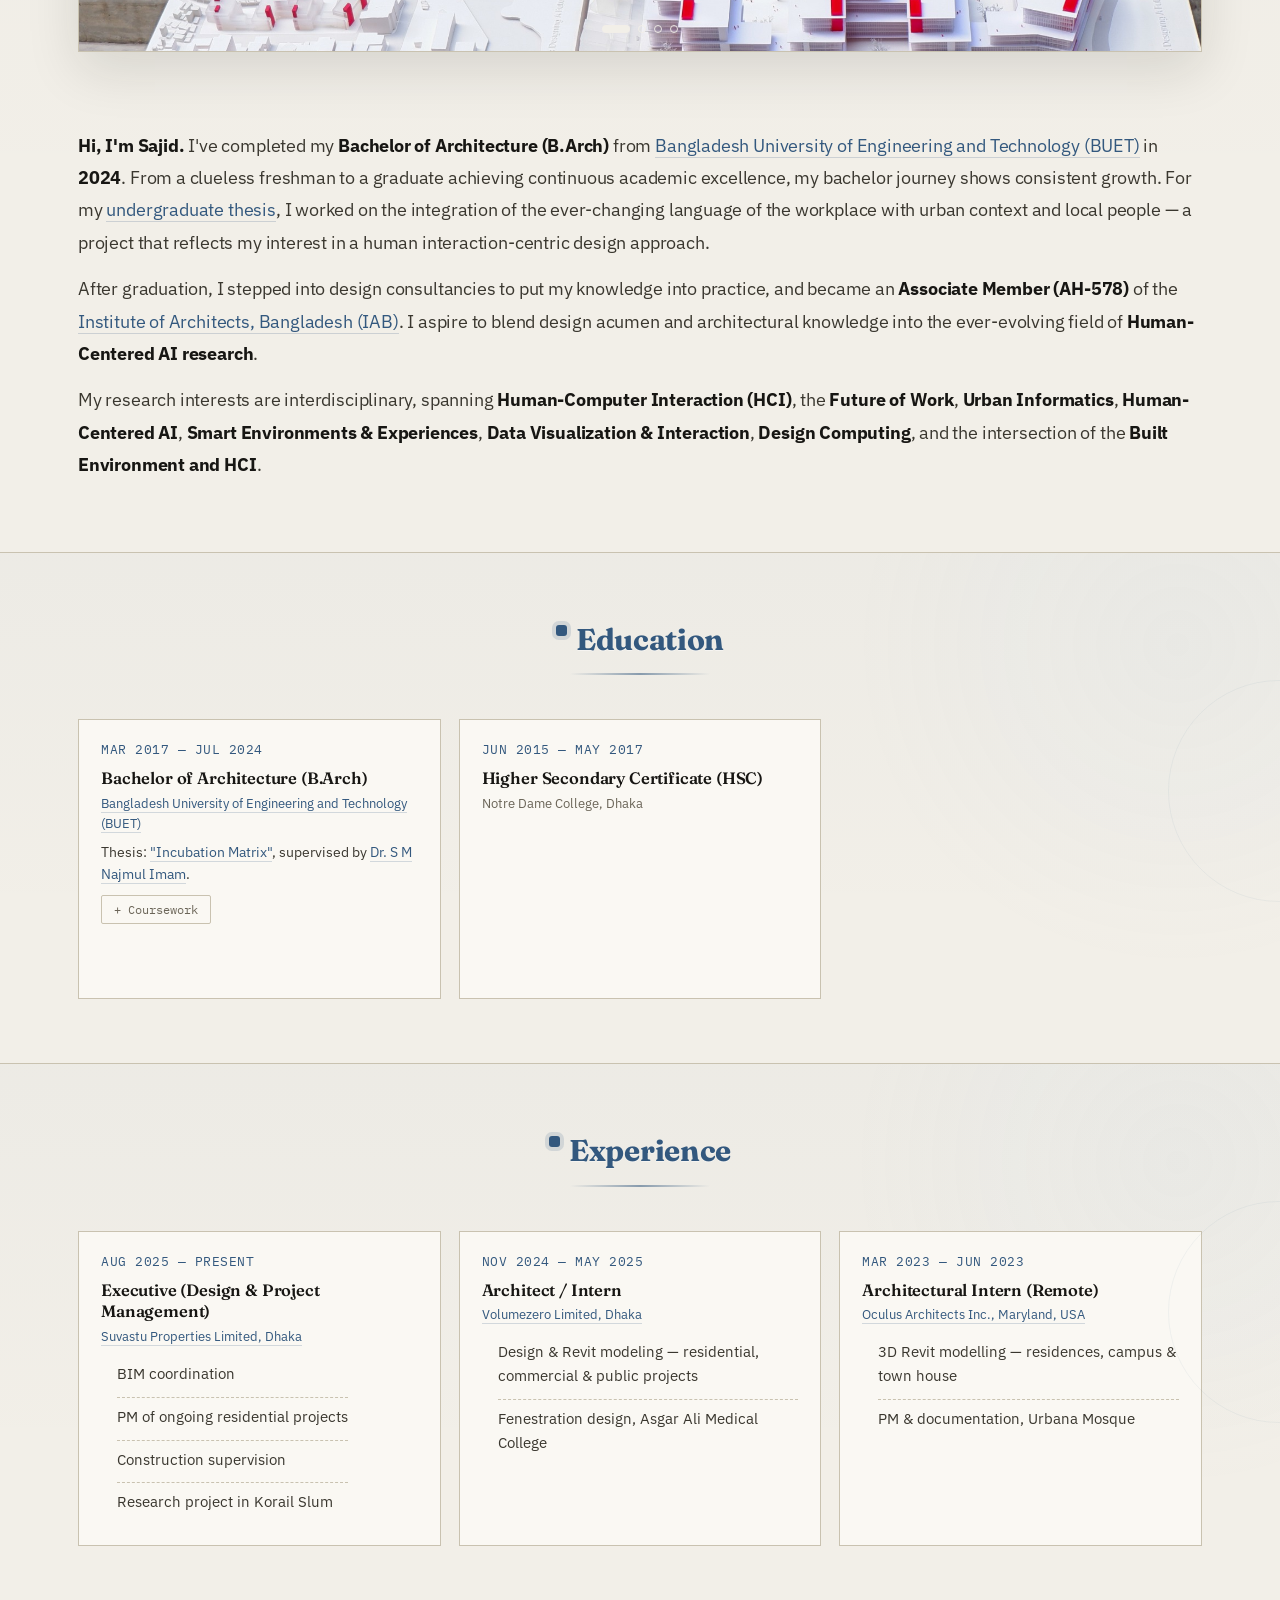
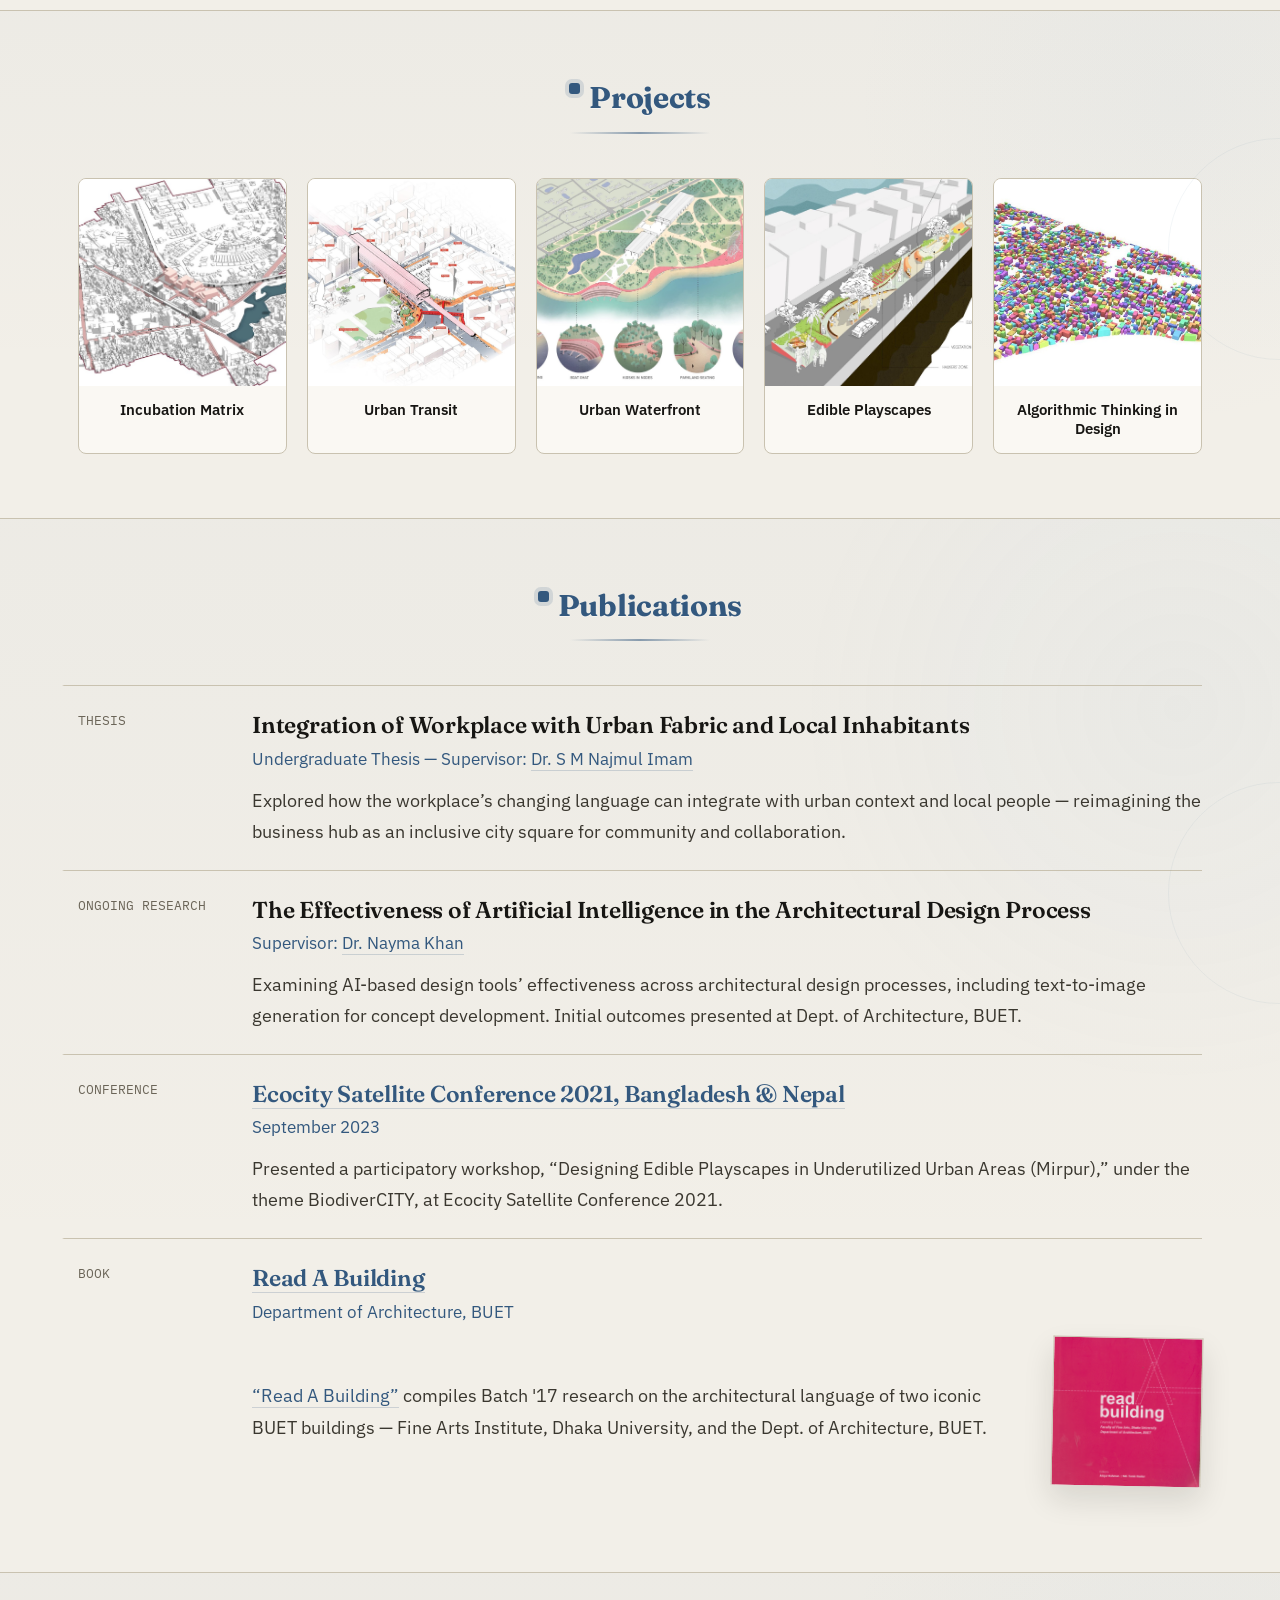
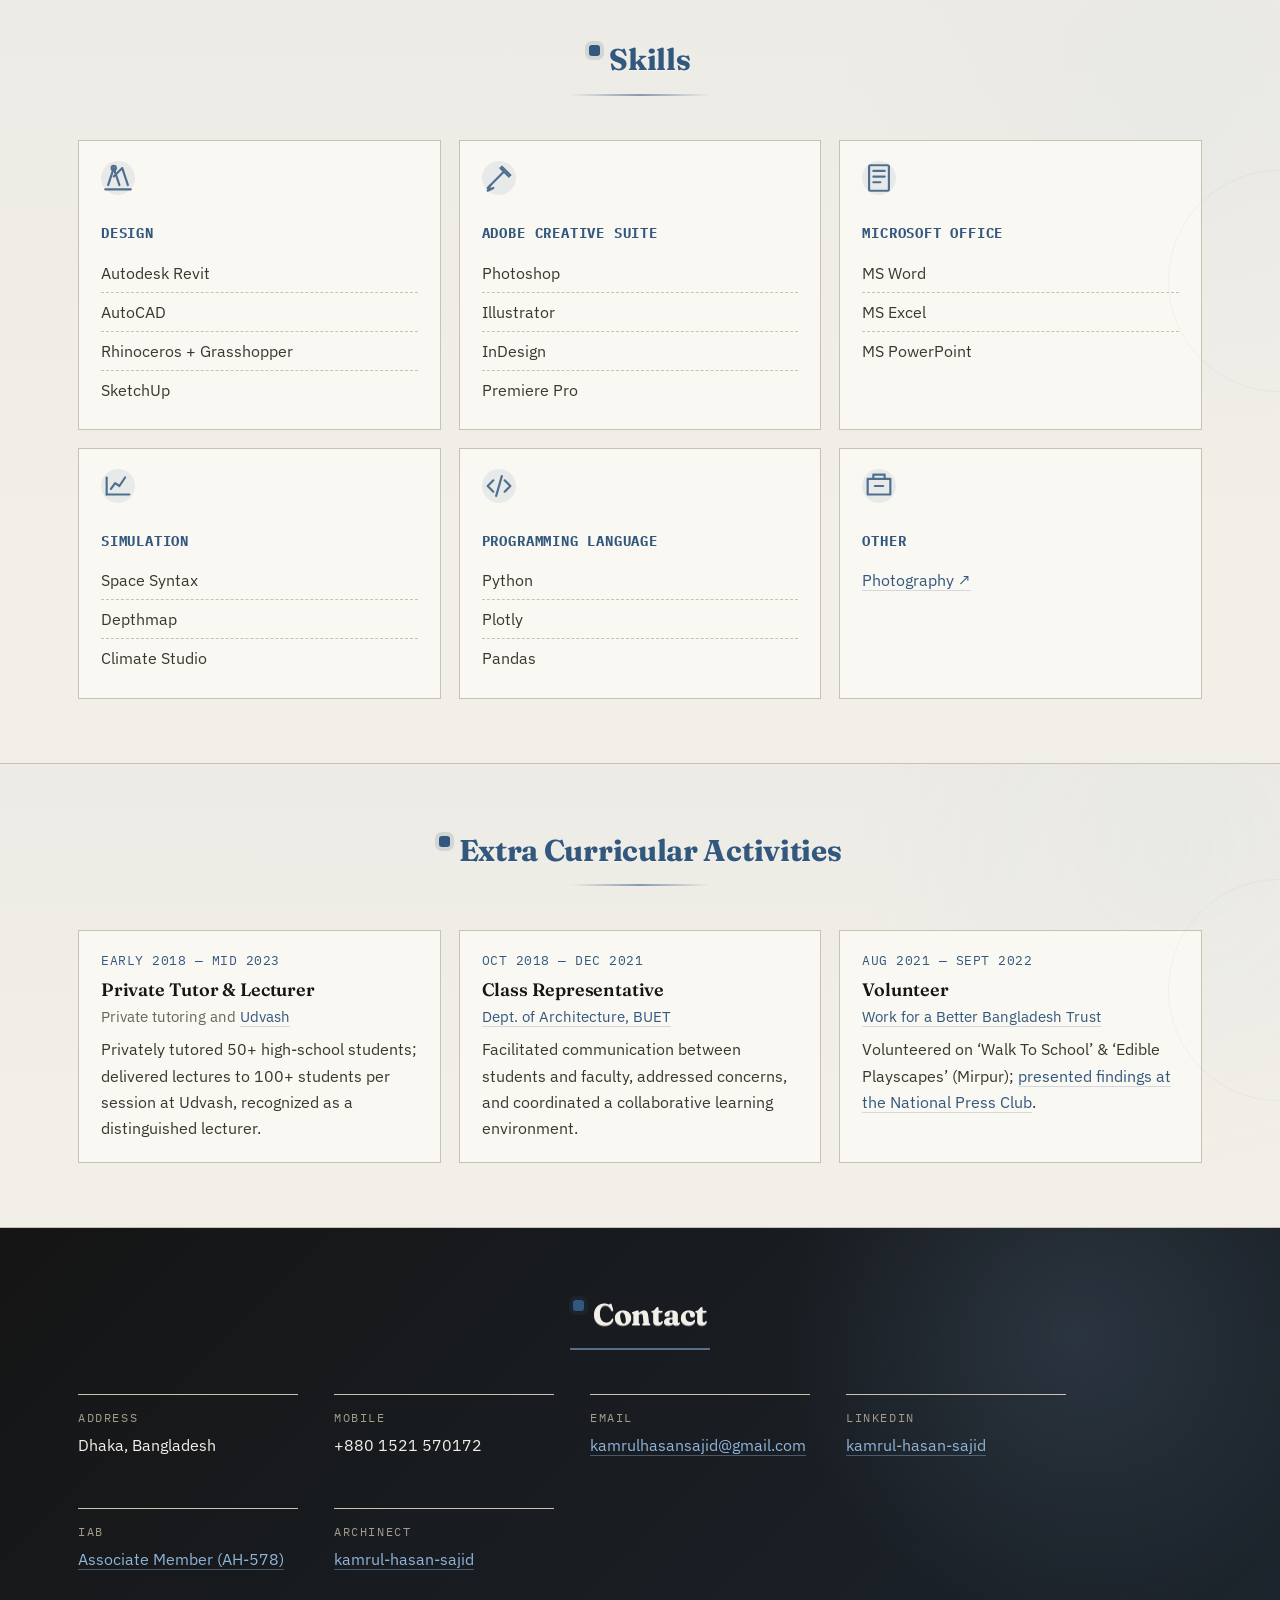
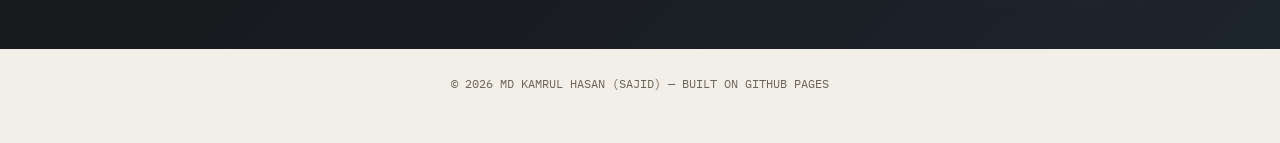
==== commit b40ebd04: "Add files via upload" ====
--- a/index.html
+++ b/index.html
@@ -20,8 +20,6 @@
 <!-- Animated welcome landing page -->
 <section aria-label="Welcome" class="welcome-screen" id="welcome">
 <div class="welcome-grid"></div>
-<div class="welcome-glow welcome-glow-a"></div>
-<div class="welcome-glow welcome-glow-b"></div>
 <div class="welcome-content">
 <h1 class="welcome-name">
 <span>Md Kamrul Hasan</span>
@@ -36,7 +34,7 @@
 <div class="welcome-bd-marker" aria-hidden="true"><span></span></div>
 </div>
 
-<div class="welcome-actions"><a class="welcome-action" href="#contact">Get in Touch</a><a class="welcome-action" href="#projects">View Projects</a><a class="welcome-action" download="" href="Academic CV_Md Kamrul Hasan.pdf">Download CV</a></div></div>
+<div class="welcome-actions"><a class="welcome-action" href="#contact">Get in Touch</a><a class="welcome-action" href="#projects">View Projects</a><a class="welcome-action" href="https://drive.google.com/drive/u/2/folders/1dLj_3DtpvAklui4ylwyNh_SQNk63phb6" target="_blank" rel="noopener">Download CV</a></div></div>
 <div aria-hidden="true" class="welcome-scroll">
 <span>SCROLL TO EXPLORE</span>
 <i></i>
@@ -57,20 +55,18 @@
 </div>
 </header>
 <section class="hero" id="about">
-<div class="wrap"><div class="sec-head about-head"><h2>About Me</h2><span class="sec-rule"></span></div><div aria-label="Selected moments and work" class="about-slider"><figure class="about-slide active"><img alt="Architecture model and thesis work" loading="lazy" src="about-01.jpg"/></figure><figure class="about-slide"><img alt="BUET Architecture batch gathering" loading="lazy" src="about-02.jpg"/></figure><figure class="about-slide"><img alt="Read A Building event" loading="lazy" src="about-03.jpg"/></figure><figure class="about-slide"><img alt="Presenting architectural work" loading="lazy" src="about-04.jpg"/></figure><button aria-label="Previous image" class="slider-control slider-prev" type="button">←</button><button aria-label="Next image" class="slider-control slider-next" type="button">→</button><div aria-label="Image navigation" class="slider-dots"><button aria-label="Show image 1" class="slider-dot active" data-slide="0" type="button"></button><button aria-label="Show image 2" class="slider-dot" data-slide="1" type="button"></button><button aria-label="Show image 3" class="slider-dot" data-slide="2" type="button"></button><button aria-label="Show image 4" class="slider-dot" data-slide="3" type="button"></button></div></div><div class="about-bio"><p class="bio"><strong>Hi, I'm Sajid.</strong> I've completed my Bachelor of Architecture (B.Arch) from <a href="https://buet.ac.bd/web/" rel="noopener" target="_blank">Bangladesh University of Engineering and Technology (BUET)</a> in 2024. From a clueless freshman to a graduate achieving continuous academic excellence, my bachelor journey shows consistent growth. For my <a href="project-incubation-matrix.html">undergraduate thesis</a>, I worked on the integration of the ever-changing language of the workplace with urban context and local people — a project that reflects my interest in a human interaction-centric design approach.</p><p class="bio">After graduation, I stepped into design consultancies to put my knowledge into practice, and became an Associate Member (AH-578) of the <a href="https://iab.org.bd/" rel="noopener" target="_blank">Institute of Architects, Bangladesh (IAB)</a>. I aspire to blend design acumen and architectural knowledge into the ever-evolving field of Human-Centered AI research.</p><p class="bio">My research interests are interdisciplinary, spanning Human-Computer Interaction (HCI), the Future of Work, Urban Informatics, Human-Centered AI, Smart Environments &amp; Experiences, Data Visualization &amp; Interaction, Design Computing, and the intersection of the Built Environment and HCI.</p></div></div>
+<div class="wrap"><div class="sec-head about-head"><h2>About Me</h2><span class="sec-rule"></span></div><div aria-label="Selected moments and work" class="about-slider"><figure class="about-slide active"><img alt="Architecture model and thesis work" loading="lazy" src="about-01.jpg"/></figure><figure class="about-slide"><img alt="BUET Architecture batch gathering" loading="lazy" src="about-02.jpg"/></figure><figure class="about-slide"><img alt="Read A Building event" loading="lazy" src="about-03.jpg"/></figure><figure class="about-slide"><img alt="Presenting architectural work" loading="lazy" src="about-04.jpg"/></figure><button aria-label="Previous image" class="slider-control slider-prev" type="button">←</button><button aria-label="Next image" class="slider-control slider-next" type="button">→</button><div aria-label="Image navigation" class="slider-dots"><button aria-label="Show image 1" class="slider-dot active" data-slide="0" type="button"></button><button aria-label="Show image 2" class="slider-dot" data-slide="1" type="button"></button><button aria-label="Show image 3" class="slider-dot" data-slide="2" type="button"></button><button aria-label="Show image 4" class="slider-dot" data-slide="3" type="button"></button></div></div><div class="about-bio"><p class="bio"><strong>Hi, I'm Sajid.</strong> I've completed my <strong>Bachelor of Architecture (B.Arch)</strong> from <a href="https://buet.ac.bd/web/" rel="noopener" target="_blank">Bangladesh University of Engineering and Technology (BUET)</a> in <strong>2024</strong>. From a clueless freshman to a graduate achieving continuous academic excellence, my bachelor journey shows consistent growth. For my <a href="project-incubation-matrix.html">undergraduate thesis</a>, I worked on the integration of the ever-changing language of the workplace with urban context and local people — a project that reflects my interest in a human interaction-centric design approach.</p><p class="bio">After graduation, I stepped into design consultancies to put my knowledge into practice, and became an <strong>Associate Member (AH-578)</strong> of the <a href="https://iab.org.bd/" rel="noopener" target="_blank">Institute of Architects, Bangladesh (IAB)</a>. I aspire to blend design acumen and architectural knowledge into the ever-evolving field of <strong>Human-Centered AI research</strong>.</p><p class="bio">My research interests are interdisciplinary, spanning <strong>Human-Computer Interaction (HCI)</strong>, the <strong>Future of Work</strong>, <strong>Urban Informatics</strong>, <strong>Human-Centered AI</strong>, <strong>Smart Environments &amp; Experiences</strong>, <strong>Data Visualization &amp; Interaction</strong>, <strong>Design Computing</strong>, and the intersection of the <strong>Built Environment and HCI</strong>.</p></div></div>
 </section>
 <section id="education">
 <div class="wrap">
 <div class="sec-head"><h2>Education</h2><span class="sec-rule"></span></div>
-<div class="entry">
+<div class="entry-baskets">
+<div class="basket entry-basket">
 <div class="when">MAR 2017 — JUL 2024</div>
-<div>
 <h3>Bachelor of Architecture (B.Arch)</h3>
-<div class="org"><a href="https://buet.ac.bd/web/" rel="noopener" target="_blank">Bangladesh University of Engineering &amp; Technology (BUET)</a></div>
-<p style="font-size:15px; color:#3a372f; margin:12px 0 0;">
-          Thesis: <a href="project-incubation-matrix.html">"Incubation Matrix: Designing a Future Co-Working Hub"</a>, supervised by <a href="https://arch.buet.ac.bd/faculty/Dr.%20S%20M%20Najmul%20Imam" rel="noopener" target="_blank">Dr. S M Najmul Imam</a>.
-        </p>
-<button class="course-toggle" id="courseToggle">+ Show relevant coursework</button>
+<div class="org"><a href="https://buet.ac.bd/web/" rel="noopener" target="_blank">Bangladesh University of Engineering and Technology (BUET)</a></div>
+<p class="entry-copy">Thesis: <a href="project-incubation-matrix.html">"Incubation Matrix"</a>, supervised by <a href="https://arch.buet.ac.bd/faculty/Dr.%20S%20M%20Najmul%20Imam" rel="noopener" target="_blank">Dr. S M Najmul Imam</a>.</p>
+<button class="course-toggle" id="courseToggle">+ Coursework</button>
 <div class="courses" id="courseList">
 <div>ARCH 102 — ARCH 502 · Design Studio I – X</div>
 <div>ARCH 222 · Digital Communication in Architecture</div>
@@ -79,13 +75,11 @@
 <div>ARCH 461 · Survey and Research Methods</div>
 <div>ARCH 492 · Algorithmic Design in Architecture</div>
 <div>ARCH 825 · Introduction to Interactive, Smart and Intelligent Architecture</div>
-<div style="border-bottom:none; padding-top:8px;"><a href="https://arch.buet.ac.bd/undergraduate/barch" rel="noopener" target="_blank">Full B.Arch curriculum →</a></div>
-</div>
-</div>
-</div>
-<div class="entry">
+<div style="border-bottom:none; padding-top:8px;"><a href="https://arch.buet.ac.bd/undergraduate/barch" rel="noopener" target="_blank">Full curriculum →</a></div>
+</div>
+</div>
+<div class="basket entry-basket">
 <div class="when">JUN 2015 — MAY 2017</div>
-<div>
 <h3>Higher Secondary Certificate (HSC)</h3>
 <div class="org">Notre Dame College, Dhaka</div>
 </div>
@@ -95,39 +89,34 @@
 <section id="experience">
 <div class="wrap">
 <div class="sec-head"><h2>Experience</h2><span class="sec-rule"></span></div>
-<div class="entry">
+<div class="entry-baskets">
+<div class="basket entry-basket">
 <div class="when">AUG 2025 — PRESENT</div>
-<div>
 <h3>Executive (Design &amp; Project Management)</h3>
 <div class="org"><a href="https://suvastuproperties.com/" rel="noopener" target="_blank">Suvastu Properties Limited, Dhaka</a></div>
 <ul>
-<li>Working on BIM coordination</li>
-<li>Project management of several ongoing real estate residential projects</li>
-<li>Supervision of ongoing construction of commercial &amp; residential projects</li>
-<li>A research project in Korail Slum</li>
-</ul>
-</div>
-</div>
-<div class="entry">
+<li>BIM coordination</li>
+<li>PM of ongoing residential projects</li>
+<li>Construction supervision</li>
+<li>Research project in Korail Slum</li>
+</ul>
+</div>
+<div class="basket entry-basket">
 <div class="when">NOV 2024 — MAY 2025</div>
-<div>
 <h3>Architect / Intern</h3>
 <div class="org"><a href="https://volumezeroltd.com/" rel="noopener" target="_blank">Volumezero Limited, Dhaka</a></div>
 <ul>
-<li>Worked on design, Revit modeling of several projects varying from residential apartments, commercial projects &amp; public spaces</li>
-<li>Experimented with fenestration design of Asgar Ali Medical College, Dhaka</li>
-</ul>
-</div>
-</div>
-
-<div class="entry">
+<li>Design &amp; Revit modeling — residential, commercial &amp; public projects</li>
+<li>Fenestration design, Asgar Ali Medical College</li>
+</ul>
+</div>
+<div class="basket entry-basket">
 <div class="when">MAR 2023 — JUN 2023</div>
-<div>
 <h3>Architectural Intern (Remote)</h3>
 <div class="org"><a href="https://www.oculusarchitects.studio/" rel="noopener" target="_blank">Oculus Architects Inc., Maryland, USA</a></div>
 <ul>
-<li>3D Revit modelling &amp; drawing of single unit residences, college campus &amp; town house</li>
-<li>Project management, documentation of Urbana Mosque &amp; Islamic Center of Maryland</li>
+<li>3D Revit modelling — residences, campus &amp; town house</li>
+<li>PM &amp; documentation, Urbana Mosque</li>
 </ul>
 </div>
 </div>
@@ -135,77 +124,27 @@
 </section><section id="projects">
 <div class="wrap">
 <div class="sec-head"><h2>Projects</h2><span class="sec-rule"></span></div>
-<div class="projects">
-<div class="sheet">
-<a href="project-incubation-matrix.html" style="border-bottom:none; color:inherit;">
-<div class="sheet-body">
-<div class="sheet-icon thesis-cube-icon"><svg viewBox="0 0 24 24" aria-hidden="true"><path d="M12 3 19 7v10l-7 4-7-4V7l7-4Z"></path><path d="m5 7 7 4 7-4"></path><path d="M12 11v10"></path></svg></div>
-<h3>Incubation Matrix</h3>
-<p>Designing a future co-working hub — undergraduate thesis on human interaction-centric workplace design.</p>
-</div>
-<div class="titleblock">
-<div>TYPE<span>Thesis</span></div>
-<div>YEAR<span>2024</span></div>
-</div>
-</a>
-<a class="view" href="project-incubation-matrix.html">View Project ↗</a>
-</div>
-<div class="sheet">
-<a href="project-urban-transit.html" style="border-bottom:none; color:inherit;">
-<div class="sheet-body">
-<div class="sheet-icon"><svg viewbox="0 0 24 24"><circle cx="6" cy="19" r="2.2"></circle><circle cx="18" cy="5" r="2.2"></circle><path d="M6 16.8 V13 a4 4 0 0 1 4 -4 h4 a4 4 0 0 0 4 -4 V5"></path></svg></div>
-<h3>Urban Transit</h3>
-<p>A study on urban mobility infrastructure and its integration within the city fabric.</p>
-</div>
-<div class="titleblock">
-<div>TYPE<span>Urban Design</span></div>
-<div>YEAR<span>—</span></div>
-</div>
-</a>
-<a class="view" href="project-urban-transit.html">View Project ↗</a>
-</div>
-<div class="sheet">
-<a href="project-urban-waterfront.html" style="border-bottom:none; color:inherit;">
-<div class="sheet-body">
-<div class="sheet-icon"><svg viewbox="0 0 24 24"><path d="M2 9c1.5-1.5 3-1.5 4.5 0s3 1.5 4.5 0 3-1.5 4.5 0 3 1.5 4.5 0"></path><path d="M2 15c1.5-1.5 3-1.5 4.5 0s3 1.5 4.5 0 3-1.5 4.5 0 3 1.5 4.5 0"></path></svg></div>
-<h3>Urban Waterfront</h3>
-<p>Reimagining the city's waterfront as a public, ecological, and civic resource.</p>
-</div>
-<div class="titleblock">
-<div>TYPE<span>Urban Design</span></div>
-<div>YEAR<span>—</span></div>
-</div>
-</a>
-<a class="view" href="project-urban-waterfront.html">View Project ↗</a>
-</div>
-<div class="sheet">
-<a href="project-edible-playscapes.html" style="border-bottom:none; color:inherit;">
-<div class="sheet-body">
-<div class="sheet-icon"><svg viewbox="0 0 24 24"><path d="M5 21c0-9 4-16 14-16 0 10-5 16-14 16Z"></path><path d="M5 21c3-6 6-9 12-12"></path></svg></div>
-<h3>Edible Playscapes</h3>
-<p>Designing edible playscapes in underutilized urban areas, blending play, food, and public space.</p>
-</div>
-<div class="titleblock">
-<div>TYPE<span>Landscape</span></div>
-<div>YEAR<span>—</span></div>
-</div>
-</a>
-<a class="view" href="project-edible-playscapes.html">View Project ↗</a>
-</div>
-<div class="sheet">
-<a href="project-algorithmic-thinking.html" style="border-bottom:none; color:inherit;">
-<div class="sheet-body">
-<div class="sheet-icon"><svg viewbox="0 0 24 24"><circle cx="5" cy="6" r="2"></circle><circle cx="19" cy="6" r="2"></circle><circle cx="12" cy="13" r="2"></circle><circle cx="5" cy="20" r="2"></circle><circle cx="19" cy="20" r="2"></circle><line x1="6.5" x2="10.5" y1="7.5" y2="11.5"></line><line x1="17.5" x2="13.5" y1="7.5" y2="11.5"></line><line x1="10.5" x2="6.5" y1="14.5" y2="18.5"></line><line x1="13.5" x2="17.5" y1="14.5" y2="18.5"></line></svg></div>
-<h3>Algorithmic Thinking in Design</h3>
-<p>Urban area analysis using algorithmic and computational design methods.</p>
-</div>
-<div class="titleblock">
-<div>TYPE<span>Computational</span></div>
-<div>YEAR<span>—</span></div>
-</div>
-</a>
-<a class="view" href="project-algorithmic-thinking.html">View Project ↗</a>
-</div>
+<div class="projects-grid">
+<a class="project-card" href="project-incubation-matrix.html">
+<div class="project-image"><img src="Incubation_Matrix.jpg" alt="Incubation Matrix" loading="lazy"></div>
+<div class="project-title">Incubation Matrix</div>
+</a>
+<a class="project-card" href="project-urban-transit.html">
+<div class="project-image"><img src="Urban_Transit.jpg" alt="Urban Transit" loading="lazy"></div>
+<div class="project-title">Urban Transit</div>
+</a>
+<a class="project-card" href="project-urban-waterfront.html">
+<div class="project-image"><img src="Urban_Waterfront.jpg" alt="Urban Waterfront" loading="lazy"></div>
+<div class="project-title">Urban Waterfront</div>
+</a>
+<a class="project-card" href="project-edible-playscapes.html">
+<div class="project-image"><img src="Edible_Playscapes.jpg" alt="Edible Playscapes" loading="lazy"></div>
+<div class="project-title">Edible Playscapes</div>
+</a>
+<a class="project-card" href="project-algorithmic-thinking.html">
+<div class="project-image"><img src="Algorithmic_Thinking.jpg" alt="Algorithmic Thinking in Design" loading="lazy"></div>
+<div class="project-title">Algorithmic Thinking in Design</div>
+</a>
 </div>
 </div>
 </section><section id="publications">
@@ -216,9 +155,7 @@
 <div>
 <h3>Integration of Workplace with Urban Fabric and Local Inhabitants</h3>
 <div class="org">Undergraduate Thesis — Supervisor: <a href="https://arch.buet.ac.bd/faculty/Dr.%20S%20M%20Najmul%20Imam" rel="noopener" target="_blank">Dr. S M Najmul Imam</a></div>
-<p style="font-size:15px; color:#3a372f; margin:12px 0 0;">
-          The study explored the integration of the ever-changing language of the workplace with urban context and local people. A business hub of the 21st century demands to perform not necessarily as a daytime workspace only — it can be an inclusive part of urban city life. A business hub can be re-introduced as a city square, a center for youth software enthusiasts, freelancers, and startup communities, and imagined as a gathering place for youth &amp; local people discussing contemporary issues.
-        </p>
+<p class="entry-copy">Explored how the workplace’s changing language can integrate with urban context and local people — reimagining the business hub as an inclusive city square for community and collaboration.</p>
 </div>
 </div>
 <div class="entry">
@@ -226,11 +163,7 @@
 <div>
 <h3>The Effectiveness of Artificial Intelligence in the Architectural Design Process</h3>
 <div class="org">Supervisor: <a href="https://arch.buet.ac.bd/faculty/Dr.%20Nayma%20Khan" rel="noopener" target="_blank">Dr. Nayma Khan</a></div>
-<ul>
-<li>Examines the aspects &amp; effectiveness of AI-based design tools or plugins in enhancing architectural design processes across different spatial contexts</li>
-<li>Experimented with text-to-image generator tools as a process of concept generation to design a space</li>
-<li>Presented the initial research outcome in the Dept. of Architecture, BUET</li>
-</ul>
+<p class="entry-copy">Examining AI-based design tools’ effectiveness across architectural design processes, including text-to-image generation for concept development. Initial outcomes presented at Dept. of Architecture, BUET.</p>
 </div>
 </div>
 <div class="entry">
@@ -238,9 +171,7 @@
 <div>
 <h3><a href="https://bangladeshpost.net/posts/ecocity-satellite-conference-begins-tomorrow-69582" rel="noopener" target="_blank">Ecocity Satellite Conference 2021, Bangladesh &amp; Nepal</a></h3>
 <div class="org">September 2023</div>
-<p style="font-size:15px; color:#3a372f; margin:12px 0 0;">
-          Held under the theme "BiodiverCITY: Addressing Environmental Hazards through Healthier Cities." Presented, along with groupmates, the outcome of a workshop "Designing Edible Playscapes in Underutilized Urban Areas (Mirpur)" — a participatory group work between local people, authority, school children &amp; university students, organized by Work for a Better Bangladesh.
-        </p>
+<p class="entry-copy">Presented a participatory workshop, “Designing Edible Playscapes in Underutilized Urban Areas (Mirpur),” under the theme BiodiverCITY, at Ecocity Satellite Conference 2021.</p>
 </div>
 </div>
 <div class="entry">
@@ -249,9 +180,7 @@
 <h3><a href="https://www.facebook.com/archnewsbuet/posts/we-are-pleased-to-share-the-news-of-a-recent-publication-from-department-of-arch/947282059914962/" rel="noopener" target="_blank">Read A Building</a></h3>
 <div class="org">Department of Architecture, BUET</div>
 
-<div class="book-layout"><div class="book-copy"><p style="font-size:15px; color:#3a372f; margin:12px 0 0;">
-<a href="https://opac.northsouth.edu/cgi-bin/koha/opac-detail.pl?biblionumber=30333" rel="noopener" target="_blank">"Read A Building"</a> is a compilation of research work done by students of Batch '17, Department of Architecture, BUET, under the guidance of Studio Tutors, depicting the architectural features and character of two iconic buildings of Bangladesh — Fine Arts Institute, Dhaka University, and the Department of Architecture, BUET. It offers logical explanations and interpretations of the language of architecture, presenting an accessible guide to design elements, architectural styles, and the contexts in which they emerged.
-        </p></div><a aria-label="View Read A Building in NSU Library catalog" class="book-cover" href="https://opac.northsouth.edu/cgi-bin/koha/opac-detail.pl?biblionumber=30333" rel="noopener" target="_blank"><img alt="Cover of Read A Building" src="read-a-building-cover.png"/></a></div></div>
+<div class="book-layout"><div class="book-copy"><p class="entry-copy"><a href="https://opac.northsouth.edu/cgi-bin/koha/opac-detail.pl?biblionumber=30333" rel="noopener" target="_blank">“Read A Building”</a> compiles Batch '17 research on the architectural language of two iconic BUET buildings — Fine Arts Institute, Dhaka University, and the Dept. of Architecture, BUET.</p></div><a aria-label="View Read A Building in NSU Library catalog" class="book-cover" href="https://opac.northsouth.edu/cgi-bin/koha/opac-detail.pl?biblionumber=30333" rel="noopener" target="_blank"><img alt="Cover of Read A Building" src="read-a-building-cover.png"/></a></div></div>
 </div>
 </div>
 </section><section id="skills">
@@ -308,7 +237,26 @@
 </div>
 </div>
 </div>
-</section><section class="extra-section" id="teaching-experience"><div class="wrap"><div class="sec-head"><h2>Teaching Experience</h2><span class="sec-rule"></span></div><div class="entry"><div class="when">EARLY 2018 — MID 2023</div><div><h3>Private Tutor &amp; Lecturer</h3><div class="org">Private tutoring and <a href="https://udvash.com/HomePage" rel="noopener" target="_blank">Udvash</a></div><p class="entry-copy">During my undergraduate studies in Bangladesh, I tutored students at home and also in a tutoring center called Udvash. Most of my students during this time were at high school level (in US terms). From early 2018 to mid-2023, I have privately tutored more than 50 students. From 2021 to 2022, I delivered lectures (at least 1.5 hours long) to more than 100 students per lecture at Udvash. Udvash recognized me as a distinguished lecturer for my time and dedication there.</p></div></div></div></section><section class="extra-section" id="class-representative"><div class="wrap"><div class="sec-head"><h2>Class Representative</h2><span class="sec-rule"></span></div><div class="entry"><div class="when">OCT 2018 — DEC 2021</div><div><h3>Class Representative</h3><div class="org"><a href="https://arch.buet.ac.bd/" rel="noopener" target="_blank">Department of Architecture, BUET</a></div><p class="entry-copy">As a Class Representative, I effectively facilitated communication between students and faculty, ensuring clear and effective communication on academic and administrative matters. I addressed student concerns, coordinated with professors, and facilitated a collaborative learning environment.</p></div></div></div></section><section class="extra-section" id="volunteering-experience"><div class="wrap"><div class="sec-head"><h2>Volunteering Experience</h2><span class="sec-rule"></span></div><div class="entry"><div class="when">AUG 2021 — SEPT 2022</div><div><h3>Volunteer</h3><div class="org"><a href="https://wbbtrust.org/" rel="noopener" target="_blank">Work for a Better Bangladesh Trust, Dhaka</a></div><p class="entry-copy">Volunteered for several projects and workshops: ‘Walk To School’, ‘Designing Edible Playscapes’ in Underutilized Urban Areas (Mirpur) etc and <a href="https://www.tbsnews.net/bangladesh/walking-school-recommended-student-wellness-372262" rel="noopener" target="_blank">presented the findings to stakeholders and journalists at the National Press Club</a>.</p></div></div></div></section>
+</section><section class="extra-section" id="extra-curricular"><div class="wrap"><div class="sec-head"><h2>Extra Curricular Activities</h2><span class="sec-rule"></span></div><div class="entry-baskets">
+<div class="basket entry-basket">
+<div class="when">EARLY 2018 — MID 2023</div>
+<h3>Private Tutor &amp; Lecturer</h3>
+<div class="org">Private tutoring and <a href="https://udvash.com/HomePage" rel="noopener" target="_blank">Udvash</a></div>
+<p class="entry-copy">Privately tutored 50+ high-school students; delivered lectures to 100+ students per session at Udvash, recognized as a distinguished lecturer.</p>
+</div>
+<div class="basket entry-basket">
+<div class="when">OCT 2018 — DEC 2021</div>
+<h3>Class Representative</h3>
+<div class="org"><a href="https://arch.buet.ac.bd/" rel="noopener" target="_blank">Dept. of Architecture, BUET</a></div>
+<p class="entry-copy">Facilitated communication between students and faculty, addressed concerns, and coordinated a collaborative learning environment.</p>
+</div>
+<div class="basket entry-basket">
+<div class="when">AUG 2021 — SEPT 2022</div>
+<h3>Volunteer</h3>
+<div class="org"><a href="https://wbbtrust.org/" rel="noopener" target="_blank">Work for a Better Bangladesh Trust</a></div>
+<p class="entry-copy">Volunteered on ‘Walk To School’ &amp; ‘Edible Playscapes’ (Mirpur); <a href="https://www.tbsnews.net/bangladesh/walking-school-recommended-student-wellness-372262" rel="noopener" target="_blank">presented findings at the National Press Club</a>.</p>
+</div>
+</div></div></section>
 
 
 
--- a/style.css
+++ b/style.css
@@ -1367,3 +1367,109 @@
   flex:none !important;
   background:linear-gradient(90deg, transparent, var(--blue), transparent) !important;
 }
+
+/* =========================================================
+   V13 — BASKET-STYLE ENTRIES, SPLIT PROJECT CARDS, DARK NAV
+   ========================================================= */
+
+/* 4/5) Education, Experience, Extra Curricular: compact basket-grid cards */
+.entry-baskets{
+  display:grid; grid-template-columns:repeat(3, 1fr); gap:18px;
+}
+@media (max-width:820px){ .entry-baskets{grid-template-columns:1fr 1fr;} }
+@media (max-width:560px){ .entry-baskets{grid-template-columns:1fr;} }
+.basket.entry-basket{
+  display:flex; flex-direction:column; align-items:flex-start; text-align:left;
+}
+.entry-basket .when{
+  font-family:'IBM Plex Mono', monospace; font-size:11.5px; color:var(--blue);
+  margin-bottom:8px; letter-spacing:.04em;
+}
+.entry-basket h3{font-size:16.5px; font-weight:600; margin:0 0 4px; line-height:1.3;}
+.entry-basket .org{font-size:13px; color:var(--muted); margin-bottom:8px;}
+.entry-basket .entry-copy{font-size:13.5px; line-height:1.6; color:#3a372f; margin:0;}
+.entry-basket ul{margin:0; padding-left:16px; font-size:13.5px; line-height:1.65; color:#3a372f;}
+.entry-basket li{margin-bottom:4px;}
+.entry-basket .course-toggle{margin-top:10px; font-size:11.5px; padding:6px 12px;}
+.entry-basket .courses{font-size:12px;}
+
+/* 7) Project cards: left icon/graphic panel, right content */
+.sheet-body{
+  display:flex !important; align-items:stretch !important; gap:0 !important;
+  padding:0 !important;
+}
+.sheet-visual{
+  flex:0 0 88px; display:flex; align-items:center; justify-content:center;
+  background:linear-gradient(160deg, rgba(51,88,126,.09), rgba(51,88,126,.02));
+  border-right:1px solid var(--line);
+}
+.sheet-visual .sheet-icon{margin:0 !important; width:34px; height:34px;}
+.sheet-content{flex:1; padding:20px 22px;}
+.sheet-content h3{margin-bottom:6px;}
+
+/* 6) Navigation bar: same dark band as landing/contact */
+header{
+  background:linear-gradient(135deg, #151515 0%, #1c242d 100%) !important;
+  border-bottom:1px solid rgba(143,179,217,.18) !important;
+  box-shadow:0 2px 14px rgba(0,0,0,.2) !important;
+}
+.nav-mark{color:var(--paper) !important;}
+.nav-links a{color:rgba(242,239,232,.82) !important;}
+.nav-links a:hover, .nav-links a.active{color:#8fb3d9 !important;}
+
+/* =========================================================
+   V14 — PROJECT IMAGE GRID, TALLER EDU BASKETS, GRADIENT NAV
+   NAME, BIGGER EXTRA-CURRICULAR FONT
+   ========================================================= */
+
+/* 3) Projects: 5 image cards, title below, 1–2 rows */
+.projects-grid{
+  display:grid;
+  grid-template-columns:repeat(5, 1fr);
+  gap:20px;
+}
+@media (max-width:1000px){ .projects-grid{grid-template-columns:repeat(3, 1fr);} }
+@media (max-width:640px){ .projects-grid{grid-template-columns:repeat(2, 1fr);} }
+@media (max-width:420px){ .projects-grid{grid-template-columns:1fr;} }
+.project-card{
+  display:block; border-bottom:none; color:inherit;
+  border:1px solid var(--line); border-radius:8px; overflow:hidden;
+  background:#faf8f3;
+  transition:transform .2s ease, box-shadow .2s ease, border-color .2s ease;
+}
+.project-card:hover{
+  transform:translateY(-5px);
+  box-shadow:0 16px 30px rgba(23,22,19,.12);
+  border-color:var(--blue);
+}
+.project-image{width:100%; aspect-ratio:1/1; overflow:hidden;}
+.project-image img{width:100%; height:100%; object-fit:cover; display:block; transition:transform .35s ease;}
+.project-card:hover .project-image img{transform:scale(1.06);}
+.project-title{
+  padding:14px 12px; font-size:14.5px; font-weight:600; text-align:center;
+  color:var(--ink); line-height:1.35;
+}
+
+/* 4) Education baskets: match project box height */
+#education .entry-baskets{align-items:stretch;}
+#education .basket.entry-basket{min-height:280px; justify-content:flex-start;}
+
+/* 5) Nav name: gradient text */
+.nav-mark{
+  background:linear-gradient(90deg, #8fb3d9, #cfe0f2, #8fb3d9) !important;
+  background-size:200% auto !important;
+  -webkit-background-clip:text !important; background-clip:text !important;
+  color:transparent !important;
+  animation:navShimmer 6s linear infinite;
+}
+@keyframes navShimmer{
+  0%{background-position:0% center;}
+  100%{background-position:200% center;}
+}
+@media (prefers-reduced-motion:reduce){ .nav-mark{animation:none;} }
+
+/* 7) Extra Curricular Activities: bigger, more readable font */
+#extra-curricular .entry-basket h3{font-size:18px !important;}
+#extra-curricular .entry-basket .org{font-size:14.5px !important;}
+#extra-curricular .entry-basket .entry-copy{font-size:15.5px !important; line-height:1.7 !important;}
+#extra-curricular .entry-basket .when{font-size:12.5px !important;}
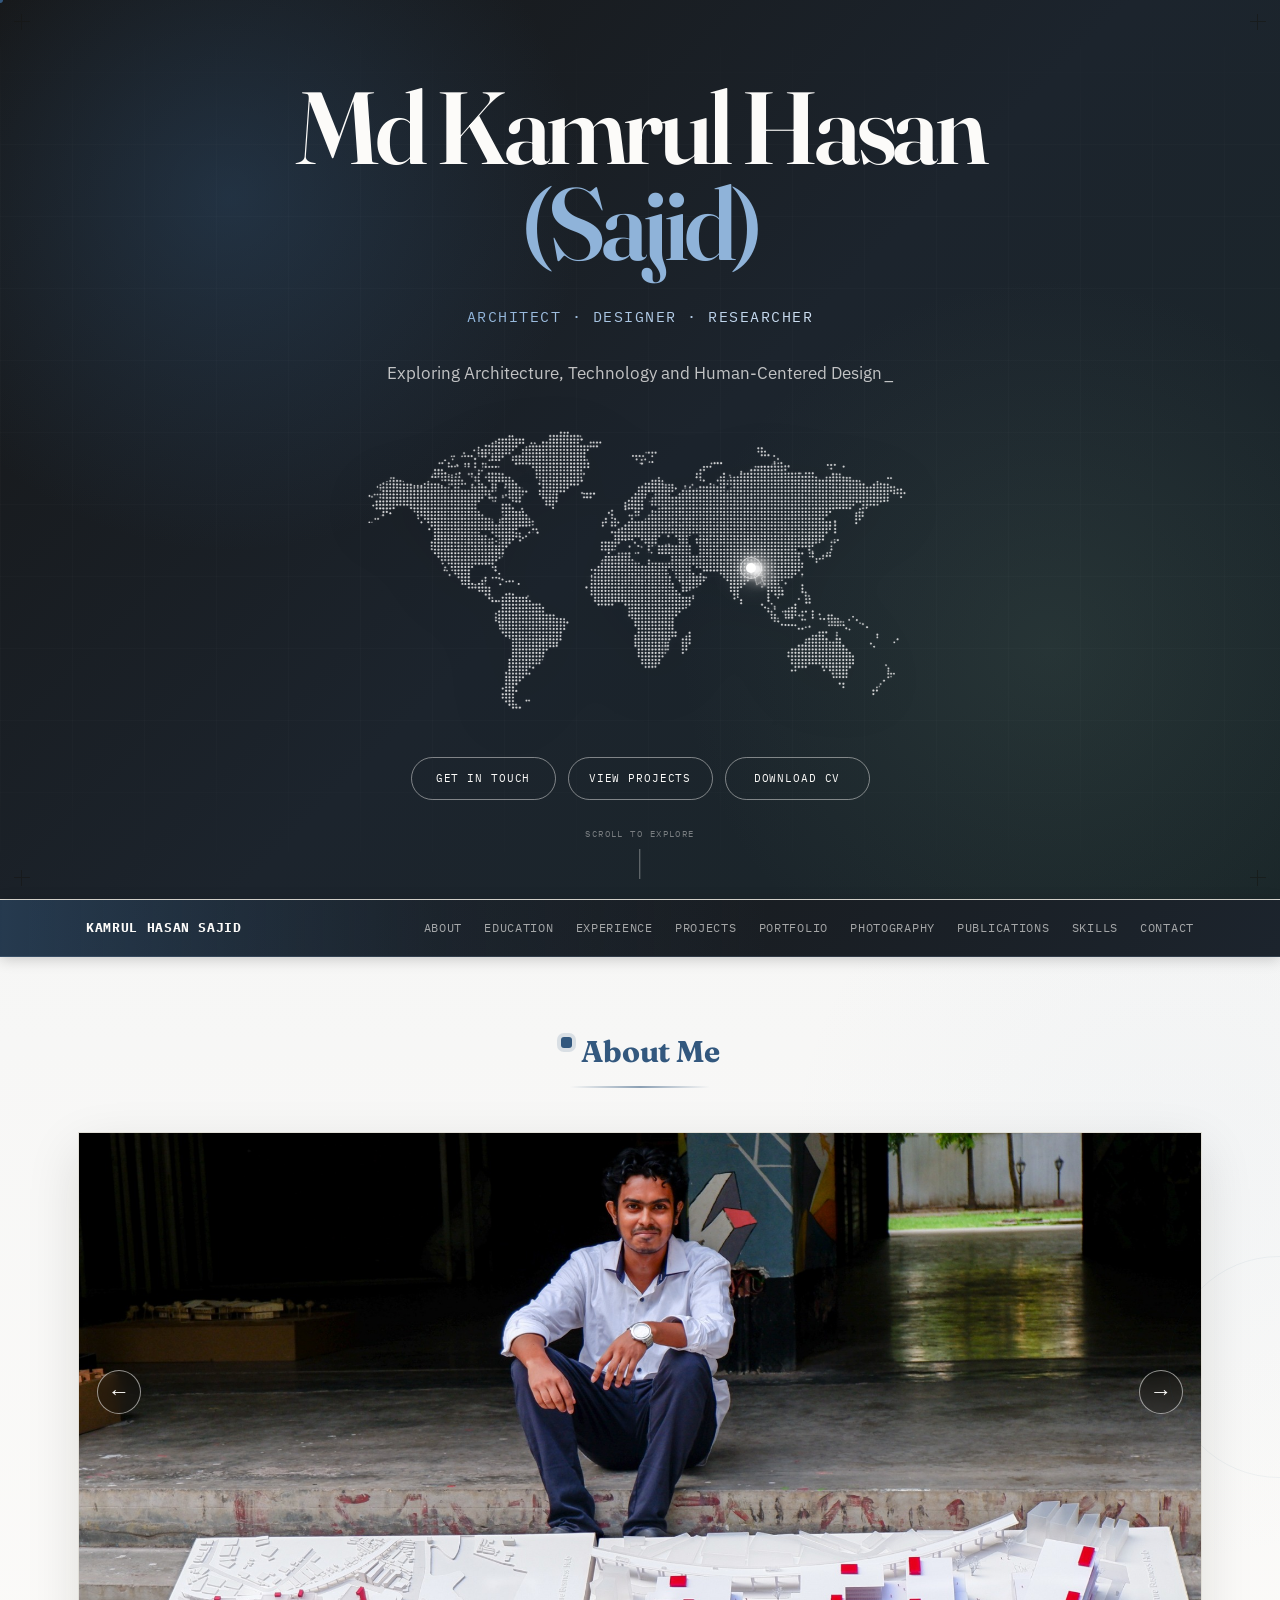
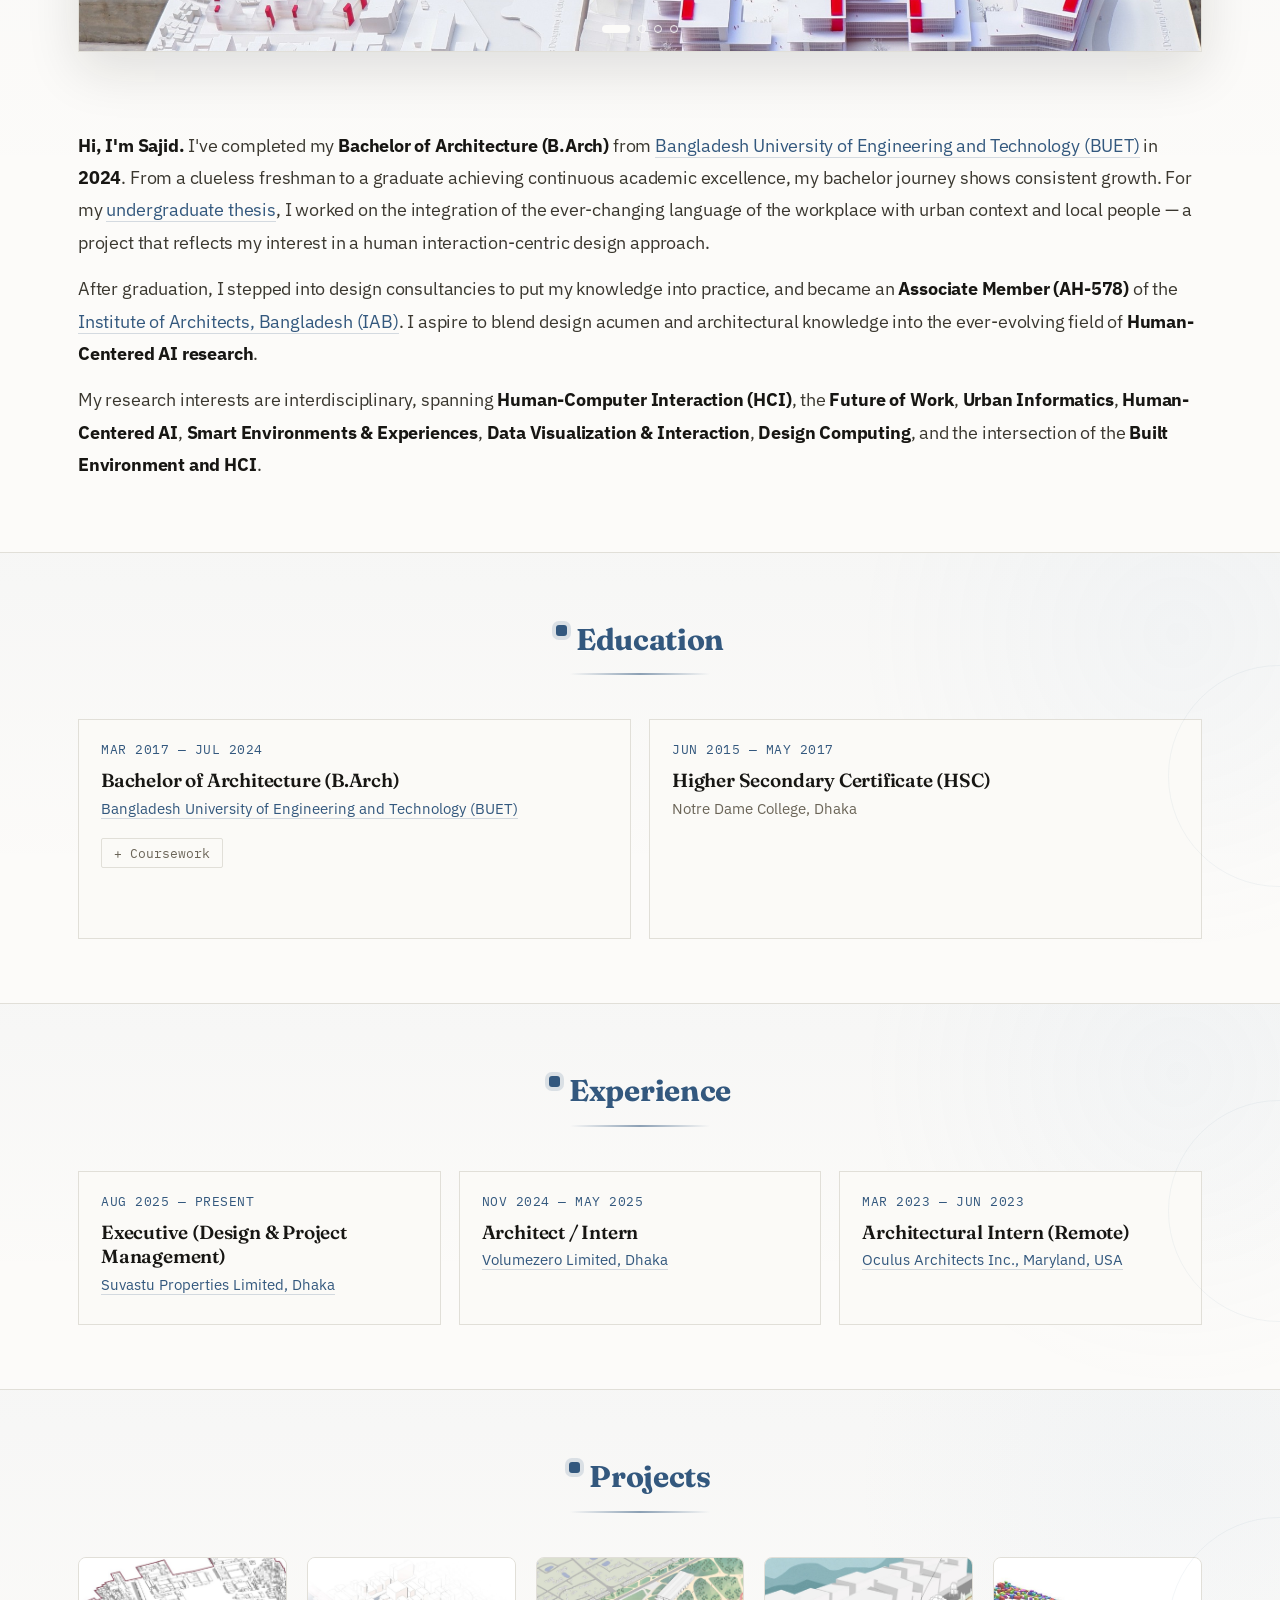
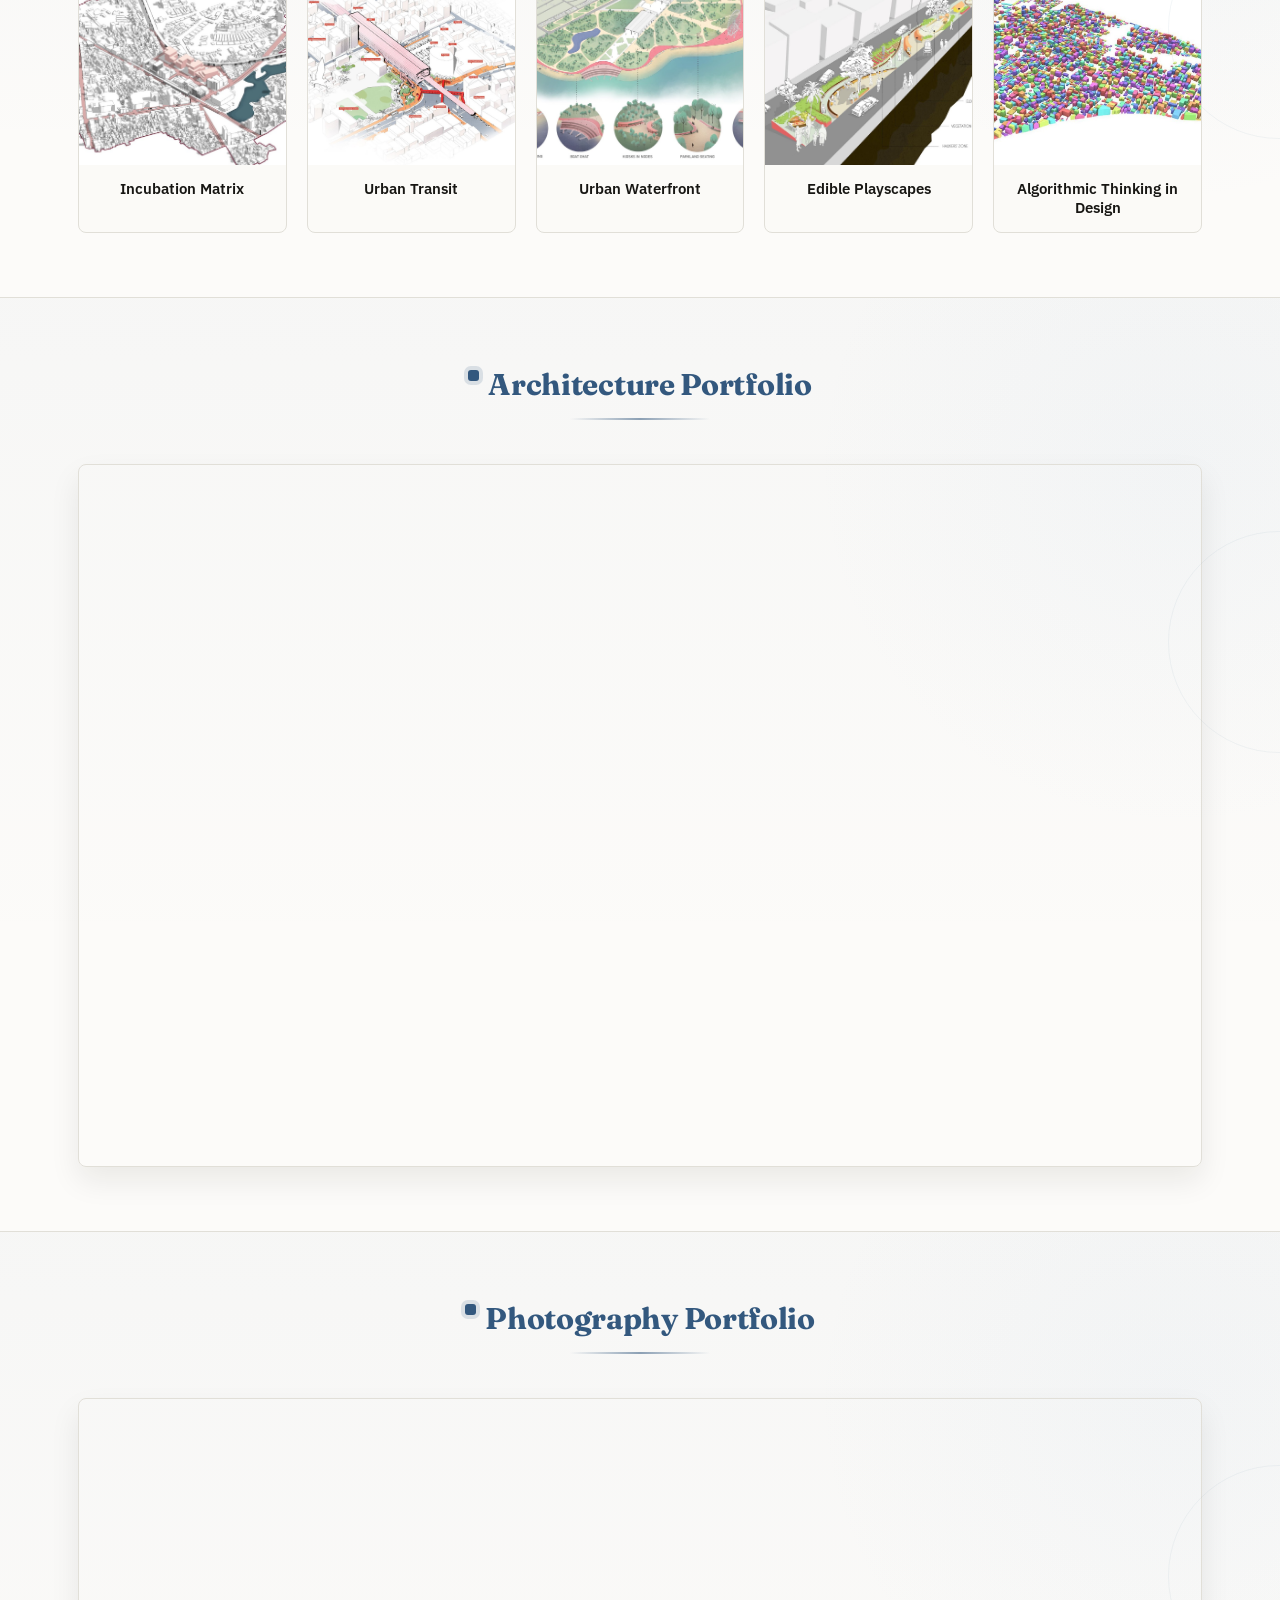
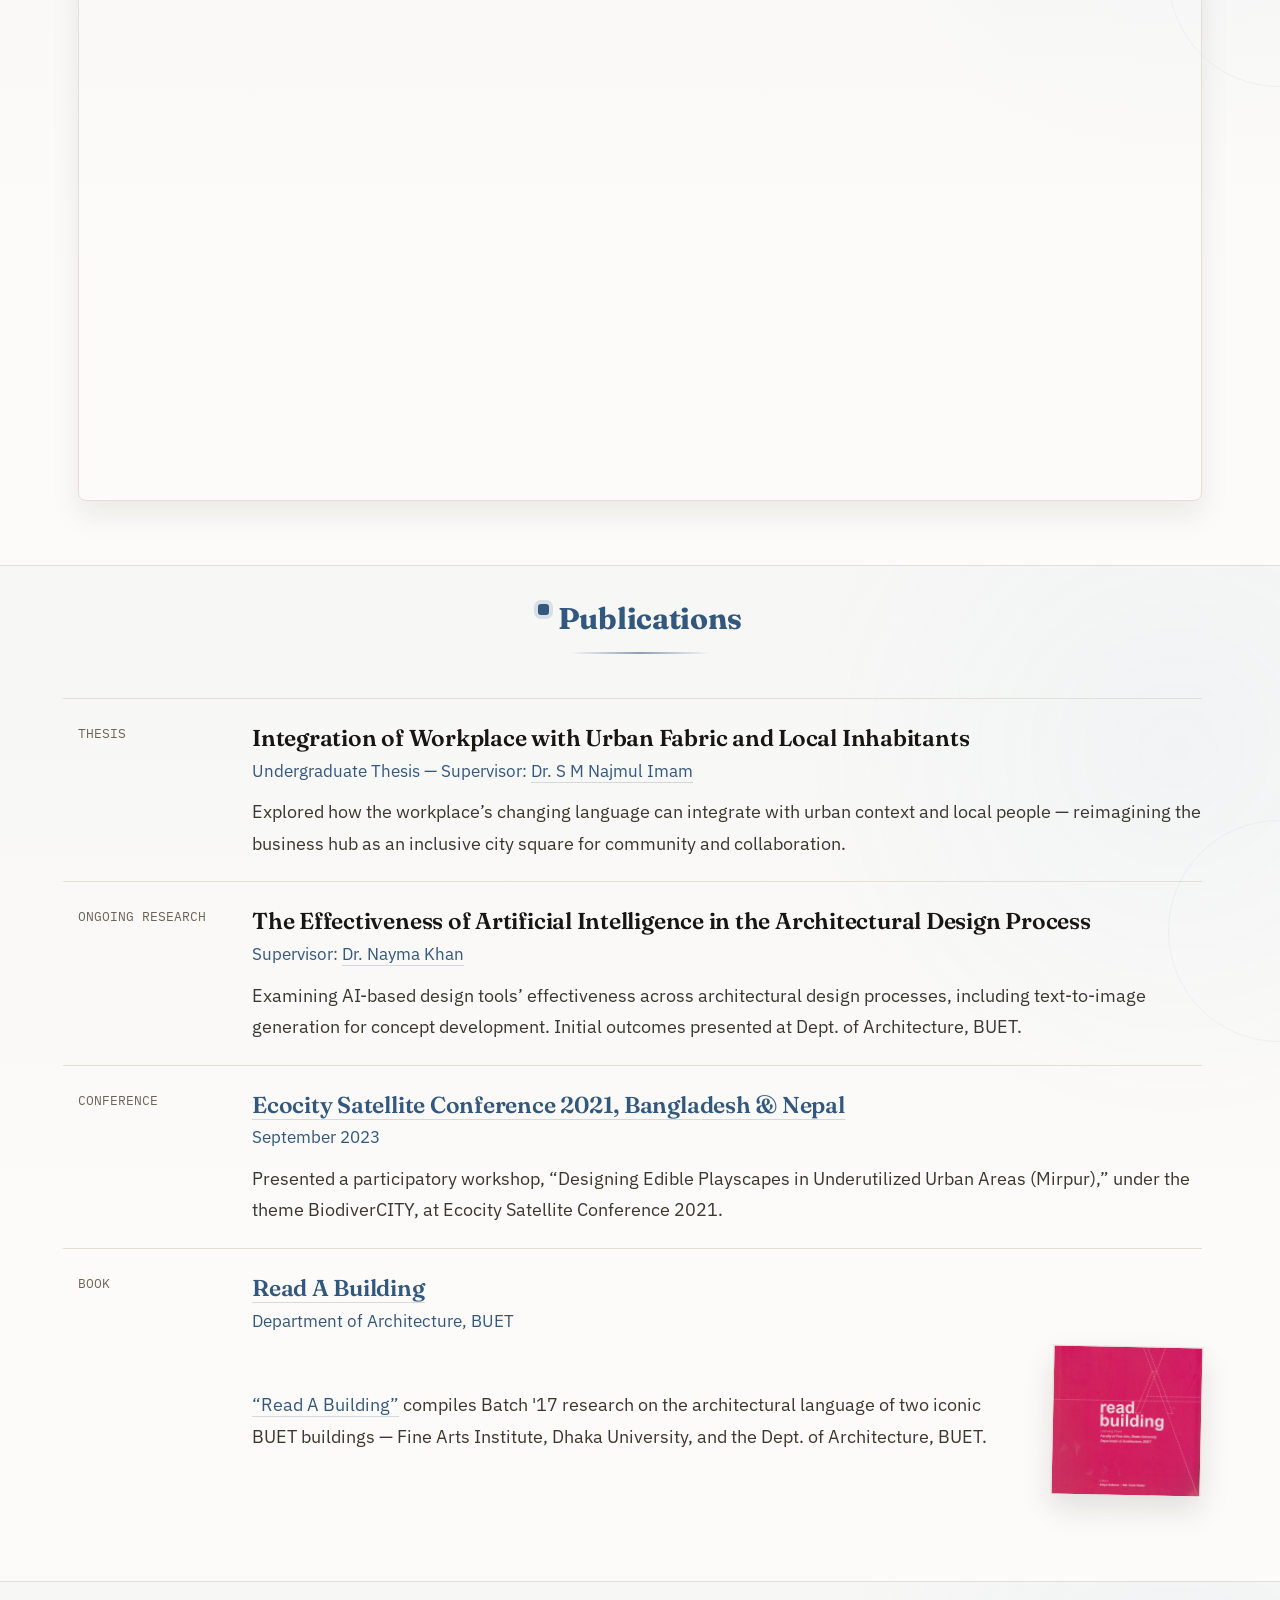
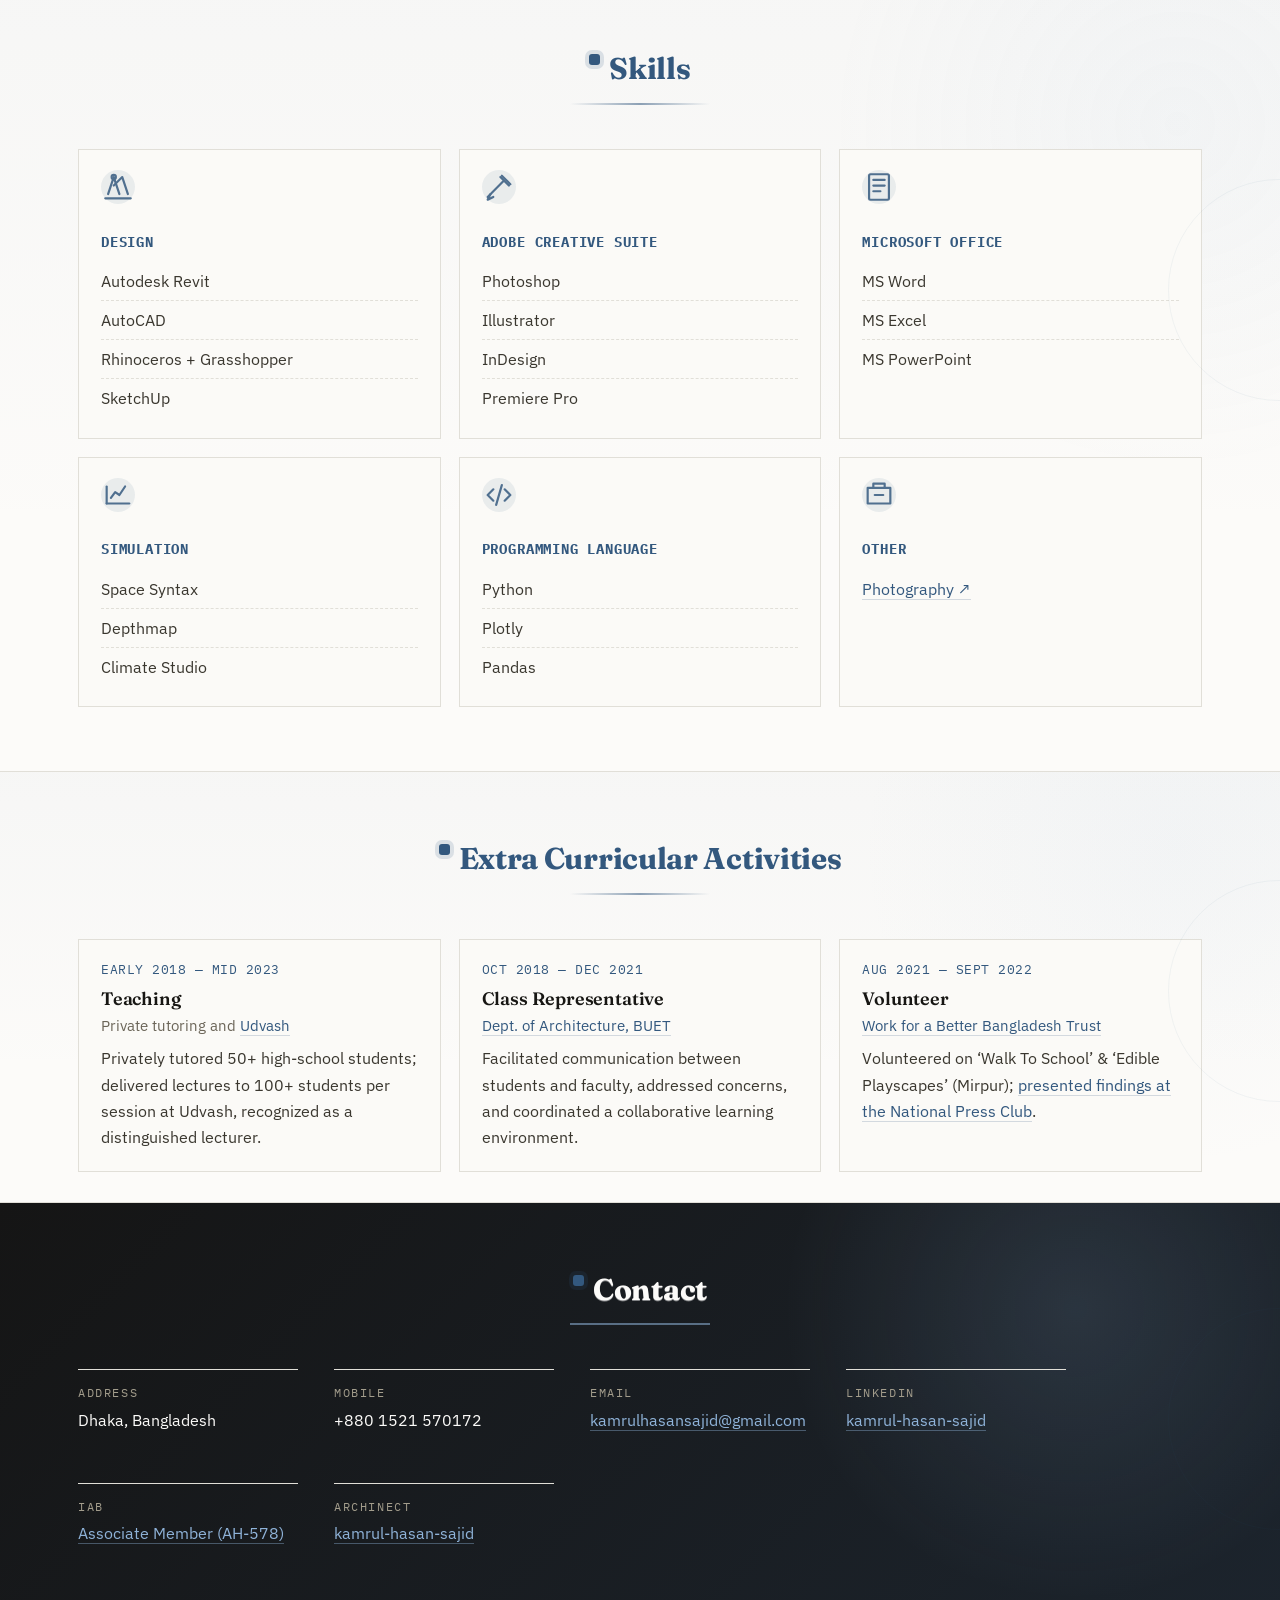
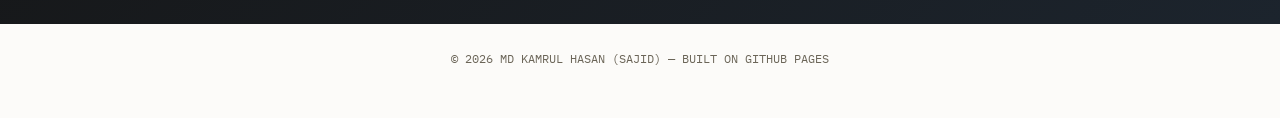
==== commit 8c1deebc: "Add files via upload" ====
--- a/index.html
+++ b/index.html
@@ -5,6 +5,7 @@
 <meta charset="utf-8"/>
 <meta content="width=device-width, initial-scale=1.0" name="viewport"/>
 <title>Md Kamrul Hasan (Sajid) — Architect | V8 Updated</title>
+<link rel="icon" type="image/png" href="favicon.png">
 <meta content="Portfolio of Md Kamrul Hasan (Sajid), Architect — BUET graduate, BIM Coordinator, human-centered design." name="description"/>
 <link href="https://fonts.googleapis.com" rel="preconnect"/>
 <link crossorigin="" href="https://fonts.gstatic.com" rel="preconnect"/>
@@ -51,7 +52,7 @@
 
 
 
-<a href="#about">About</a><a href="#education">Education</a><a href="#experience">Experience</a><a href="#projects">Projects</a><a href="#publications">Publications</a><a href="#skills">Skills</a><a href="#contact">Contact</a></nav>
+<a href="#about">About</a><a href="#education">Education</a><a href="#experience">Experience</a><a href="#projects">Projects</a><a href="#architecture-portfolio">Portfolio</a><a href="#photography-portfolio">Photography</a><a href="#publications">Publications</a><a href="#skills">Skills</a><a href="#contact">Contact</a></nav>
 </div>
 </header>
 <section class="hero" id="about">
@@ -65,7 +66,7 @@
 <div class="when">MAR 2017 — JUL 2024</div>
 <h3>Bachelor of Architecture (B.Arch)</h3>
 <div class="org"><a href="https://buet.ac.bd/web/" rel="noopener" target="_blank">Bangladesh University of Engineering and Technology (BUET)</a></div>
-<p class="entry-copy">Thesis: <a href="project-incubation-matrix.html">"Incubation Matrix"</a>, supervised by <a href="https://arch.buet.ac.bd/faculty/Dr.%20S%20M%20Najmul%20Imam" rel="noopener" target="_blank">Dr. S M Najmul Imam</a>.</p>
+
 <button class="course-toggle" id="courseToggle">+ Coursework</button>
 <div class="courses" id="courseList">
 <div>ARCH 102 — ARCH 502 · Design Studio I – X</div>
@@ -94,30 +95,16 @@
 <div class="when">AUG 2025 — PRESENT</div>
 <h3>Executive (Design &amp; Project Management)</h3>
 <div class="org"><a href="https://suvastuproperties.com/" rel="noopener" target="_blank">Suvastu Properties Limited, Dhaka</a></div>
-<ul>
-<li>BIM coordination</li>
-<li>PM of ongoing residential projects</li>
-<li>Construction supervision</li>
-<li>Research project in Korail Slum</li>
-</ul>
 </div>
 <div class="basket entry-basket">
 <div class="when">NOV 2024 — MAY 2025</div>
 <h3>Architect / Intern</h3>
 <div class="org"><a href="https://volumezeroltd.com/" rel="noopener" target="_blank">Volumezero Limited, Dhaka</a></div>
-<ul>
-<li>Design &amp; Revit modeling — residential, commercial &amp; public projects</li>
-<li>Fenestration design, Asgar Ali Medical College</li>
-</ul>
 </div>
 <div class="basket entry-basket">
 <div class="when">MAR 2023 — JUN 2023</div>
 <h3>Architectural Intern (Remote)</h3>
 <div class="org"><a href="https://www.oculusarchitects.studio/" rel="noopener" target="_blank">Oculus Architects Inc., Maryland, USA</a></div>
-<ul>
-<li>3D Revit modelling — residences, campus &amp; town house</li>
-<li>PM &amp; documentation, Urbana Mosque</li>
-</ul>
 </div>
 </div>
 </div>
@@ -147,7 +134,24 @@
 </a>
 </div>
 </div>
-</section><section id="publications">
+
+</section><section id="architecture-portfolio">
+<div class="wrap">
+<div class="sec-head"><h2>Architecture Portfolio</h2><span class="sec-rule"></span></div>
+<div class="portfolio-embed">
+<iframe src="https://heyzine.com/flip-book/e48b0b5d52.html" allowfullscreen="" loading="lazy" title="Architecture Portfolio Flipbook"></iframe>
+</div>
+</div>
+</section>
+<section id="photography-portfolio">
+<div class="wrap">
+<div class="sec-head"><h2>Photography Portfolio</h2><span class="sec-rule"></span></div>
+<div class="portfolio-embed">
+<iframe src="https://heyzine.com/flip-book/e892129d51.html" allowfullscreen="" loading="lazy" title="Photography Portfolio Flipbook"></iframe>
+</div>
+</div>
+</section>
+<section id="publications">
 <div class="wrap">
 <div class="sec-head"><h2>Publications</h2><span class="sec-rule"></span></div>
 <div class="entry">
@@ -240,7 +244,7 @@
 </section><section class="extra-section" id="extra-curricular"><div class="wrap"><div class="sec-head"><h2>Extra Curricular Activities</h2><span class="sec-rule"></span></div><div class="entry-baskets">
 <div class="basket entry-basket">
 <div class="when">EARLY 2018 — MID 2023</div>
-<h3>Private Tutor &amp; Lecturer</h3>
+<h3>Teaching</h3>
 <div class="org">Private tutoring and <a href="https://udvash.com/HomePage" rel="noopener" target="_blank">Udvash</a></div>
 <p class="entry-copy">Privately tutored 50+ high-school students; delivered lectures to 100+ students per session at Udvash, recognized as a distinguished lecturer.</p>
 </div>
--- a/style.css
+++ b/style.css
@@ -1,8 +1,8 @@
   :root{
     --ink:#171613;
-    --paper:#f2efe8;
-    --paper-dim:#e7e2d6;
-    --line:#c9c2b0;
+    --paper:#fcfbf9;
+    --paper-dim:#f1f0ec;
+    --line:#e1dfd8;
     --blue:#33587e;
     --blue-dim:#33587e33;
     --sage:#5c7a68;
@@ -58,7 +58,7 @@
   /* ---- Header / nav ---- */
   header{
     position:sticky; top:0; z-index:40;
-    background:rgba(242,239,232,0.9);
+    background:rgba(252,251,249,0.9);
     backdrop-filter:blur(6px);
     border-bottom:1px solid var(--line);
   }
@@ -138,7 +138,7 @@
   @media (max-width:760px){ .skill-baskets{grid-template-columns:1fr 1fr;} }
   @media (max-width:480px){ .skill-baskets{grid-template-columns:1fr;} }
   .basket{
-    border:1px solid var(--line); background:#faf8f3; padding:20px 22px;
+    border:1px solid var(--line); background:#fbfaf7; padding:20px 22px;
   }
   .basket h4{
     font-family:'IBM Plex Mono', monospace; font-size:12.5px; letter-spacing:.06em;
@@ -154,7 +154,7 @@
   .projects{display:grid; grid-template-columns:1fr 1fr; gap:20px;}
   @media (max-width:700px){ .projects{grid-template-columns:1fr;} }
   .sheet{
-    border:1px solid var(--line); background:#faf8f3;
+    border:1px solid var(--line); background:#fbfaf7;
     display:flex; flex-direction:column;
     transition:border-color .15s ease, transform .15s ease;
   }
@@ -184,7 +184,7 @@
   #contact .sec-rule{background:#3a372f;}
   #contact .contact-item .label{color:#a39d8c;}
   #contact .contact-item .val{color:var(--paper);}
-  #contact .contact-item .val a{color:var(--paper); border-bottom:1px solid rgba(242,239,232,0.4);}
+  #contact .contact-item .val a{color:var(--paper); border-bottom:1px solid rgba(252,251,249,0.4);}
   .contact-grid{display:flex; flex-wrap:wrap; gap:36px;}
   .contact-item .label{margin-bottom:6px;}
   .contact-item div.val{font-size:16px;}
@@ -268,8 +268,8 @@
   z-index:-2;
   opacity:.13;
   background-image:
-    linear-gradient(rgba(242,239,232,.13) 1px, transparent 1px),
-    linear-gradient(90deg, rgba(242,239,232,.13) 1px, transparent 1px);
+    linear-gradient(rgba(252,251,249,.13) 1px, transparent 1px),
+    linear-gradient(90deg, rgba(252,251,249,.13) 1px, transparent 1px);
   background-size:72px 72px;
   mask-image:linear-gradient(to bottom, transparent, black 20%, black 80%, transparent);
   animation:welcome-grid-drift 20s linear infinite;
@@ -312,7 +312,7 @@
   font-family:'IBM Plex Mono', monospace;
   font-size:clamp(12px, 1.5vw, 15px);
   letter-spacing:.1em;
-  color:rgba(242,239,232,.78);
+  color:rgba(252,251,249,.78);
   animation:welcome-item-in .8s .28s both;
 }
 
@@ -323,7 +323,7 @@
   line-height:1.6;
   white-space:nowrap;
   text-align:center;
-  color:rgba(242,239,232,.74);
+  color:rgba(252,251,249,.74);
   animation:welcome-item-in .8s .42s both;
 }
 
@@ -388,7 +388,7 @@
   gap:24px;
   padding:13px 22px;
   color:var(--paper);
-  border:1px solid rgba(242,239,232,.42);
+  border:1px solid rgba(252,251,249,.42);
   border-radius:999px;
   font-family:'IBM Plex Mono', monospace;
   font-size:12px;
@@ -398,7 +398,7 @@
   transition:background .25s ease,border-color .25s ease,transform .25s ease,gap .25s ease;
   animation:welcome-item-in .8s .75s both;
 }
-.welcome-enter:hover{color:var(--paper);border-color:rgba(242,239,232,.9);background:rgba(242,239,232,.09);transform:translateY(-2px);gap:32px;}
+.welcome-enter:hover{color:var(--paper);border-color:rgba(252,251,249,.9);background:rgba(252,251,249,.09);transform:translateY(-2px);gap:32px;}
 .welcome-arrow{font-size:17px;line-height:1;transition:transform .25s ease;}
 .welcome-enter:hover .welcome-arrow{transform:translateY(3px);}
 
@@ -414,9 +414,9 @@
   font-family:'IBM Plex Mono', monospace;
   font-size:9px;
   letter-spacing:.16em;
-  color:rgba(242,239,232,.42);
-}
-.welcome-scroll i{width:1px;height:30px;background:rgba(242,239,232,.4);position:relative;overflow:hidden;}
+  color:rgba(252,251,249,.42);
+}
+.welcome-scroll i{width:1px;height:30px;background:rgba(252,251,249,.4);position:relative;overflow:hidden;}
 .welcome-scroll i::after{content:"";position:absolute;top:-100%;left:0;width:1px;height:100%;background:var(--paper);animation:welcome-scroll-line 1.8s ease-in-out infinite;}
 
 @keyframes welcome-breathe{from{transform:scale(1)}to{transform:scale(1.06) translate3d(1%,-1%,0)}}
@@ -527,7 +527,7 @@
   justify-content:center;
   align-items:center;
   padding:12px 18px;
-  border:1px solid rgba(242,239,232,.45);
+  border:1px solid rgba(252,251,249,.45);
   border-radius:999px;
   color:var(--paper);
   font-family:'IBM Plex Mono', monospace;
@@ -539,7 +539,7 @@
 }
 .welcome-action:hover{
   color:var(--paper);
-  border-color:rgba(242,239,232,.95);
+  border-color:rgba(252,251,249,.95);
   background:rgba(143,179,217,.14);
   box-shadow:0 10px 30px rgba(0,0,0,.2), 0 0 0 5px rgba(143,179,217,.06);
   transform:translateY(-3px);
@@ -557,7 +557,7 @@
   height:1em;
   margin-left:5px;
   vertical-align:-0.12em;
-  background:rgba(242,239,232,.85);
+  background:rgba(252,251,249,.85);
   animation:type-caret .75s steps(1) infinite;
 }
 @keyframes type-caret{50%{opacity:0}}
@@ -598,7 +598,7 @@
   transform:translateY(-50%);
   width:44px;
   height:44px;
-  border:1px solid rgba(242,239,232,.55);
+  border:1px solid rgba(252,251,249,.55);
   border-radius:50%;
   background:rgba(23,22,19,.35);
   color:var(--paper);
@@ -625,7 +625,7 @@
   width:8px;
   height:8px;
   padding:0;
-  border:1px solid rgba(242,239,232,.9);
+  border:1px solid rgba(252,251,249,.9);
   border-radius:50%;
   background:transparent;
   cursor:pointer;
@@ -753,7 +753,7 @@
 #contact .contact-item{
   min-width:min(100%, 220px);
   padding:14px 0;
-  border-top:1px solid rgba(242,239,232,.12);
+  border-top:1px solid rgba(252,251,249,.12);
   transition:transform .2s ease;
 }
 #contact .contact-item:hover{transform:translateX(4px);}
@@ -794,8 +794,8 @@
    V3 — UNIFORM SECTION HARMONY & REFINED ABOUT / LINKS
    ========================================================= */
 :root{
-  --section-a:#f2efe8;
-  --section-b:#e9edf0;
+  --section-a:#fcfbf9;
+  --section-b:#f5f5f3;
 }
 /* Two-color rhythm across the full portfolio */
 section:not(.welcome-screen):not(#contact){
@@ -910,18 +910,18 @@
 /* Dark navigation for stronger contrast */
 header{
   background:rgba(23,22,19,.96);
-  border-bottom:1px solid rgba(242,239,232,.14);
+  border-bottom:1px solid rgba(252,251,249,.14);
   backdrop-filter:blur(10px);
 }
 .nav-mark{color:var(--paper);}
-.nav-links a{color:rgba(242,239,232,.82);}
+.nav-links a{color:rgba(252,251,249,.82);}
 .nav-links a:hover,.nav-links a.active{color:#8fb3d9;}
 
 /* A single subtle gradient language across all main sections */
 section:not(.welcome-screen):not(#contact){
   background:
     radial-gradient(circle at 92% 18%, rgba(143,179,217,.055), transparent 26%),
-    linear-gradient(180deg, rgba(51,88,126,.028) 0%, rgba(242,239,232,0) 72%);
+    linear-gradient(180deg, rgba(51,88,126,.028) 0%, rgba(252,251,249,0) 72%);
 }
 .extra-section{background:inherit;}
 
@@ -1121,18 +1121,18 @@
 .extra-section{
   background:
     radial-gradient(circle at 92% 18%, rgba(143,179,217,.055), transparent 26%),
-    linear-gradient(180deg, rgba(51,88,126,.028) 0%, rgba(242,239,232,0) 72%) !important;
+    linear-gradient(180deg, rgba(51,88,126,.028) 0%, rgba(252,251,249,0) 72%) !important;
   border-bottom:1px solid var(--line);
 }
 
 /* 4/5) Navigation: dark background for contrast */
 header{
   background:rgba(23,22,19,.96) !important;
-  border-bottom:1px solid rgba(242,239,232,.14) !important;
+  border-bottom:1px solid rgba(252,251,249,.14) !important;
   backdrop-filter:blur(10px);
 }
 .nav-mark{color:var(--paper) !important;}
-.nav-links a{color:rgba(242,239,232,.82) !important;}
+.nav-links a{color:rgba(252,251,249,.82) !important;}
 .nav-links a:hover, .nav-links a.active{color:#8fb3d9 !important;}
 
 /* 6) About bio: same clean readable font as project detail text */
@@ -1212,7 +1212,7 @@
 section.extra-section{
   background:
     radial-gradient(circle at 92% 18%, rgba(143,179,217,.055), transparent 26%),
-    linear-gradient(180deg, rgba(51,88,126,.028) 0%, rgba(242,239,232,0) 72%) !important;
+    linear-gradient(180deg, rgba(51,88,126,.028) 0%, rgba(252,251,249,0) 72%) !important;
 }
 
 /* 3) Education → Volunteering: bigger detail/content font (stronger pass) */
@@ -1241,7 +1241,7 @@
   border-bottom:1px solid rgba(143,179,217,.18) !important;
 }
 .nav-mark{color:var(--paper) !important;}
-.nav-links a{color:rgba(242,239,232,.82) !important;}
+.nav-links a{color:rgba(252,251,249,.82) !important;}
 .nav-links a:hover, .nav-links a.active{color:#8fb3d9 !important;}
 
 /* 5) About: bigger short-bio content font */
@@ -1319,12 +1319,12 @@
 section.extra-section:nth-of-type(even){
   background:
     radial-gradient(circle at 92% 18%, rgba(143,179,217,.055), transparent 26%),
-    linear-gradient(180deg, rgba(51,88,126,.028) 0%, rgba(242,239,232,0) 72%) !important;
+    linear-gradient(180deg, rgba(51,88,126,.028) 0%, rgba(252,251,249,0) 72%) !important;
 }
 
 /* 2) Navigation: same background as the rest of the site, wider bar, soft shadow for contrast instead of a dark fill */
 header{
-  background:rgba(242,239,232,.92) !important;
+  background:rgba(252,251,249,.92) !important;
   border-bottom:1px solid var(--line) !important;
   box-shadow:0 2px 14px rgba(23,22,19,.08) !important;
   backdrop-filter:blur(8px) !important;
@@ -1414,7 +1414,7 @@
   box-shadow:0 2px 14px rgba(0,0,0,.2) !important;
 }
 .nav-mark{color:var(--paper) !important;}
-.nav-links a{color:rgba(242,239,232,.82) !important;}
+.nav-links a{color:rgba(252,251,249,.82) !important;}
 .nav-links a:hover, .nav-links a.active{color:#8fb3d9 !important;}
 
 /* =========================================================
@@ -1434,7 +1434,7 @@
 .project-card{
   display:block; border-bottom:none; color:inherit;
   border:1px solid var(--line); border-radius:8px; overflow:hidden;
-  background:#faf8f3;
+  background:#fbfaf7;
   transition:transform .2s ease, box-shadow .2s ease, border-color .2s ease;
 }
 .project-card:hover{
@@ -1473,3 +1473,68 @@
 #extra-curricular .entry-basket .org{font-size:14.5px !important;}
 #extra-curricular .entry-basket .entry-copy{font-size:15.5px !important; line-height:1.7 !important;}
 #extra-curricular .entry-basket .when{font-size:12.5px !important;}
+
+/* =========================================================
+   V15 — EDU BOX WIDTH, BIGGER FONTS, TIGHTER GAP, NAV GRADIENT FIX
+   ========================================================= */
+
+/* 1) Education: 2 boxes fill full page width together (50/50) */
+#education .entry-baskets{
+  grid-template-columns:1fr 1fr !important;
+}
+@media (max-width:640px){ #education .entry-baskets{grid-template-columns:1fr !important;} }
+#education .basket.entry-basket{min-height:220px !important;}
+
+/* 2) Education & Experience: bigger content font */
+#education .entry-basket h3, #experience .entry-basket h3{font-size:19px !important;}
+#education .entry-basket .org, #experience .entry-basket .org{font-size:15px !important;}
+#education .entry-basket .entry-copy, #experience .entry-basket .entry-copy,
+#education .entry-basket ul li, #experience .entry-basket ul li{font-size:15.5px !important; line-height:1.7 !important;}
+#education .entry-basket .when, #experience .entry-basket .when{font-size:13px !important;}
+#education .entry-basket .course-toggle{font-size:12.5px !important;}
+#education .entry-basket .courses{font-size:13px !important;}
+
+/* 3) Tighter gap between Extra Curricular Activities and Publications */
+#extra-curricular{padding-bottom:30px !important;}
+#publications{padding-top:30px !important;}
+
+/* 5) Nav bar: gradient wash on the bar itself, text stays plain & readable */
+.nav-mark{
+  background:none !important;
+  -webkit-background-clip:initial !important; background-clip:initial !important;
+  color:var(--paper) !important;
+  animation:none !important;
+}
+header{
+  background:
+    linear-gradient(90deg, rgba(51,88,126,.55) 0%, rgba(51,88,126,.15) 35%, transparent 60%),
+    linear-gradient(135deg, #151515 0%, #1c242d 100%) !important;
+}
+
+/* 6) Architecture Portfolio banner */
+.portfolio-banner{
+  border:1px solid var(--line); background:#fbfaf7; border-radius:8px;
+  padding:28px 30px; display:flex; align-items:center; justify-content:space-between;
+  gap:20px; flex-wrap:wrap;
+}
+.portfolio-banner p{margin:0; font-size:15px; color:#3a372f; max-width:560px; line-height:1.6;}
+.portfolio-link{
+  display:inline-block; padding:12px 22px; border-radius:100px;
+  background:var(--blue); color:#fff !important; border-bottom:none !important;
+  font-size:13.5px; font-weight:600; white-space:nowrap;
+  transition:transform .2s ease, box-shadow .2s ease;
+}
+.portfolio-link:hover{transform:translateY(-2px); box-shadow:0 10px 22px rgba(51,88,126,.3);}
+
+/* Publications: tighter gap between book title and org line */
+#publications .entry h3{margin-bottom:2px !important;}
+#publications .entry .org{margin-top:0 !important;}
+
+/* Architecture Portfolio: inline embedded flipbook */
+.portfolio-embed{
+  width:100%; aspect-ratio:16/10; max-height:720px;
+  border:1px solid var(--line); border-radius:8px; overflow:hidden;
+  box-shadow:0 14px 30px rgba(23,22,19,.08);
+}
+.portfolio-embed iframe{width:100%; height:100%; border:0; display:block;}
+@media (max-width:640px){ .portfolio-embed{aspect-ratio:4/5;} }
